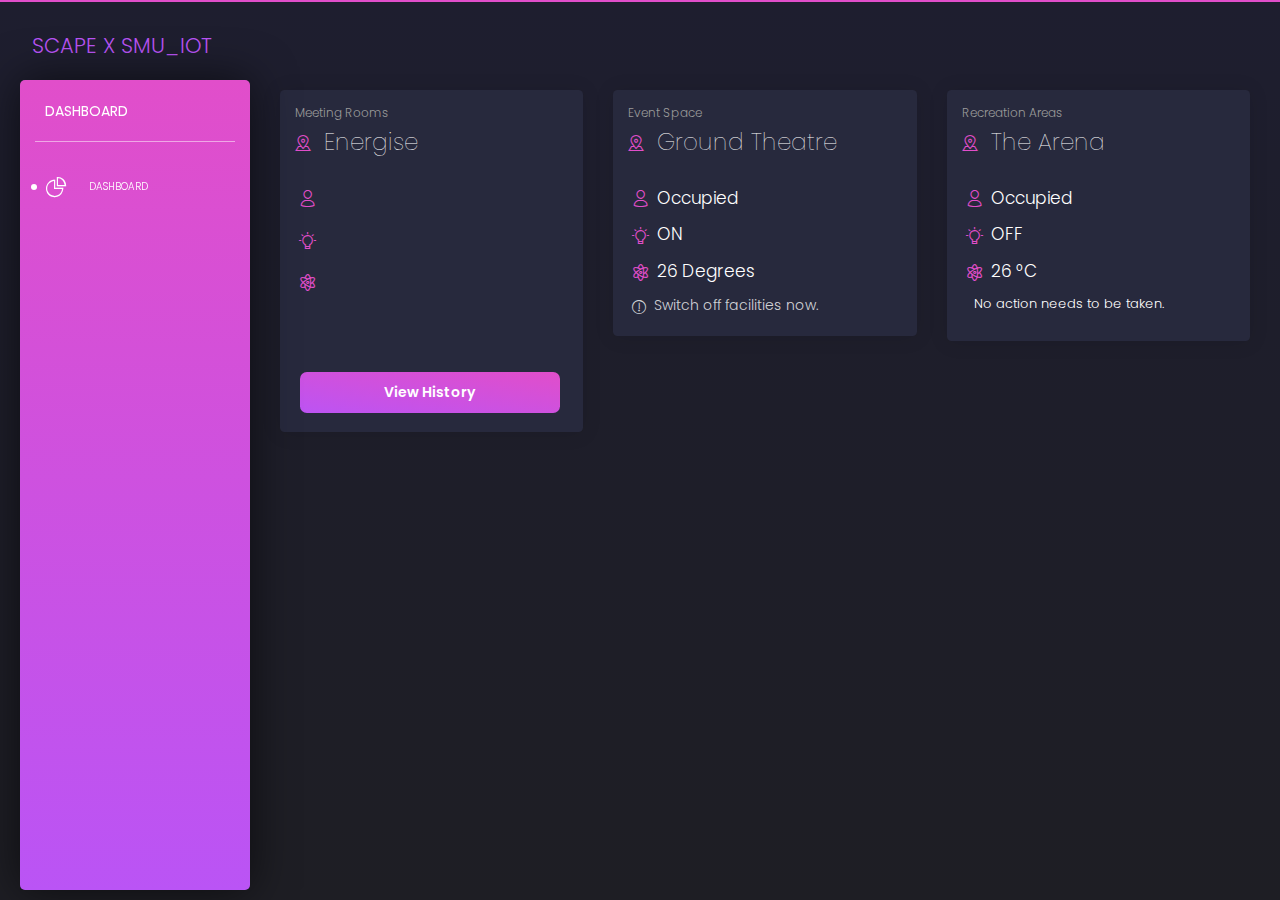
==== IoT_Dashboard_Tomcat/web/index.html @ 08371a2d "added tomcat files" ====
<!DOCTYPE html>
<html lang="en">

<head>
  <meta charset="utf-8" />
  <meta name="viewport" content="width=device-width, initial-scale=1, shrink-to-fit=no">
  <link rel="apple-touch-icon" sizes="76x76" href="./assets/img/apple-icon.png">
  <link rel="icon" type="image/png" href="./assets/img/favicon.png">
  <title>
    Overview
  </title>
  <!--     Fonts and icons     -->
  <link href="https://fonts.googleapis.com/css?family=Poppins:200,300,400,600,700,800" rel="stylesheet" />
  <link href="https://use.fontawesome.com/releases/v5.0.6/css/all.css" rel="stylesheet">
  <!-- Nucleo Icons -->
  <link href="./assets/css/nucleo-icons.css" rel="stylesheet" />
  <!-- CSS Files -->
  <link href="./assets/css/black-dashboard.css?v=1.0.0" rel="stylesheet" />
  <!-- CSS Just for demo purpose, don't include it in your project -->
  <link href="./assets/demo/demo.css" rel="stylesheet" />

  <!--Inline Style-->
  <style>
    i {
      padding-right: 8px;
    }
  </style>

</head>

<body class="">
  <div class="wrapper">
    <div class="sidebar">
      <!--
        Tip 1: You can change the color of the sidebar using: data-color="blue | green | orange | red"
    -->
      <div class="sidebar-wrapper">
        <div class="logo">

          <a style="margin-left: 1em" href="javascript:void(0)" class="simple-text logo-normal">
            Dashboard
          </a>
        </div>
        <ul class="nav">
          <li class="active ">
            <a href="./index.html">
              <i class="tim-icons icon-chart-pie-36"></i>
              <p>Dashboard</p>
            </a>
          </li>
<!--          <li>
            <a href="./icons.html">
              <i class="tim-icons icon-atom"></i>
              <p>Icons</p>
            </a>
          </li>
          <li>
            <a href="./map.html">
              <i class="tim-icons icon-pin"></i>
              <p>Maps</p>
            </a>
          </li>
          <li>
            <a href="./notifications.html">
              <i class="tim-icons icon-bell-55"></i>
              <p>Notifications</p>
            </a>
          </li>
          <li>
            <a href="./user.html">
              <i class="tim-icons icon-single-02"></i>
              <p>User Profile</p>
            </a>
          </li>
          <li>
            <a href="./tables.html">
              <i class="tim-icons icon-puzzle-10"></i>
              <p>Table List</p>
            </a>
          </li>-->

        </ul>
      </div>
    </div>
    <div class="main-panel">
      <!-- Navbar -->
      <a style="margin-left: 1.5em;margin-top: 1em;font-size: 1.5em" class="navbar-brand" href=""> SCAPE X SMU_IOT</a>


      <!-- End Navbar -->
      <div class="content" style="margin-top:-4em">
        <!-- <div class="row"> -->
        <!-- <div class="col-12"> -->
        <!-- <div class="card card-chart"> -->
        <!-- <div class="card-header "> -->
        <!-- <div class="row"> -->
        <!-- <div class="col-sm-6 text-left"> -->
        <!-- <h5 class="card-category">Total Shipments</h5> -->
        <!-- <h2 class="card-title">Performance</h2> -->
        <!-- </div> -->
        <!-- <div class="col-sm-6"> -->
        <!-- <div class="btn-group btn-group-toggle float-right" data-toggle="buttons"> -->
        <!-- <label class="btn btn-sm btn-primary btn-simple active" id="0"> -->
        <!-- <input type="radio" name="options" checked> -->
        <!-- <span class="d-none d-sm-block d-md-block d-lg-block d-xl-block">Accounts</span> -->
        <!-- <span class="d-block d-sm-none"> -->
        <!-- <i class="tim-icons icon-single-02"></i> -->
        <!-- </span> -->
        <!-- </label> -->
        <!-- <label class="btn btn-sm btn-primary btn-simple" id="1"> -->
        <!-- <input type="radio" class="d-none d-sm-none" name="options"> -->
        <!-- <span class="d-none d-sm-block d-md-block d-lg-block d-xl-block">Purchases</span> -->
        <!-- <span class="d-block d-sm-none"> -->
        <!-- <i class="tim-icons icon-gift-2"></i> -->
        <!-- </span> -->
        <!-- </label> -->
        <!-- <label class="btn btn-sm btn-primary btn-simple" id="2"> -->
        <!-- <input type="radio" class="d-none" name="options"> -->
        <!-- <span class="d-none d-sm-block d-md-block d-lg-block d-xl-block">Sessions</span> -->
        <!-- <span class="d-block d-sm-none"> -->
        <!-- <i class="tim-icons icon-tap-02"></i> -->
        <!-- </span> -->
        <!-- </label> -->
        <!-- </div> -->
        <!-- </div> -->
        <!-- </div> -->
        <!-- </div> -->
        <!-- <div class="card-body"> -->
        <!-- <div class="chart-area"> -->
        <!-- <canvas id="chartBig1"></canvas> -->
        <!-- </div> -->
        <!-- </div> -->
        <!-- </div> -->
        <!-- </div> -->
        <!-- </div> -->
        <div class="row">
          <div class="col-lg-4">
            <div class="card card-chart">
              <div class="card-header">
                <h5 class="card-category">Meeting Rooms</h5>
                <h3 class="card-title"><i class="tim-icons icon-square-pin text-primary"></i>Energise</h3>
              </div>
              <div class="card-body" style="margin-left: 1em">
                <h4 class="card-title" style = "height: 30px;"><i class="tim-icons icon-single-02 text-primary"></i>
                  <div style="padding-left: 1.5em;position: relative;top: -1.4em" id="energiseUltra"></div>
                </h4>
                <h4 class="card-title" style = "height: 30px;"><i class="tim-icons icon-bulb-63 text-primary"></i>
                  <div style="padding-left: 1.5em;position: relative;top: -1.4em" id="energiseLight"></div>
                </h4>
                <h4 class="card-title" style = "height: 30px;"><i class="tim-icons icon-atom text-primary"></i>
                  <div style="padding-left: 1.5em;position: relative;top: -1.4em" id="energiseTemp"></div>
                </h4>
                <h6 class="card-title"><i class="tim-icons text-primary"></i>
                  <div style="padding-left: 0;position: relative;top: -1.4em" id="energiseDate"></div>
                  <div style="padding-left: 0;position: relative;top: -1.4em" id="energiseTime"></div>
                  <h5 class="card-title"><i class="tim-icons text-primary"></i><div style="padding-left: 0;position: relative;top: -1.4em" id="energiseUtilWastage"></div></h5>
                </h6>

                <button style="width: 93%;" class="btn btn-primary" onclick="viewHistory()">View History</button>

              </div>
            </div>
          </div>
          <div class="col-lg-4">
            <div class="card card-chart">
              <div class="card-header">
                <h5 class="card-category">Event Space</h5>
                <h3 class="card-title"><i class="tim-icons icon-square-pin text-primary"></i>Ground Theatre</h3>
              </div>
              <div class="card-body" style="margin-left: 1em">
                <h4 class="card-title"><i class="tim-icons icon-single-02 text-primary"></i>Occupied</h3>
                  <h4 class="card-title"><i class="tim-icons icon-bulb-63 text-primary"></i>ON</h3>
                    <h4 class="card-title"><i class="tim-icons icon-atom text-primary"></i>26 Degrees</h3>
                      <p class="card-alert"><i class="tim-icons icon-alert-circle-exc"></i>Switch off facilities now.
                      </p>
              </div>
            </div>
          </div>
          <div class="col-lg-4">
            <div class="card card-chart">
              <div class="card-header">
                <h5 class="card-category">Recreation Areas</h5>
                <h3 class="card-title"><i class="tim-icons icon-square-pin text-primary"></i>The Arena</h3>
              </div>
              <div class="card-body" style="margin-left: 1em">
                <h4 class="card-title"><i class="tim-icons icon-single-02 text-primary"></i>Occupied</h3>
                  <h4 class="card-title"><i class="tim-icons icon-bulb-63 text-primary"></i>OFF</h3>
                    <h4 class="card-title"><i class="tim-icons icon-atom text-primary"></i>26 °C</h3>
                      <h5 class="card-title"><i class="tim-icons text-primary"></i>No action needs to be taken.</h3>
              </div>
            </div>
          </div>
        </div>

        <div id="images"></div>


      </div>
    </div>

  </div>
  

  <!--   Core JS Files   -->
  <script src="./assets/js/core/jquery.min.js"></script>
  <script src="./assets/js/core/popper.min.js"></script>
  <script src="./assets/js/core/bootstrap.min.js"></script>
  <script src="./assets/js/plugins/perfect-scrollbar.jquery.min.js"></script>
  <!--  Google Maps Plugin    -->
  <!-- Place this tag in your head or just before your close body tag. -->
  <!-- <script src="https://maps.googleapis.com/maps/api/js?key=YOUR_KEY_HERE"></script> -->
  <!-- Chart JS -->
  <script src="./assets/js/plugins/chartjs.min.js"></script>
  <!--  Notifications Plugin    -->
  <script src="./assets/js/plugins/bootstrap-notify.js"></script>
  <!-- Control Center for Black Dashboard: parallax effects, scripts for the example pages etc -->
  <script src="./assets/js/black-dashboard.min.js?v=1.0.0"></script>
  <!-- Black Dashboard DEMO methods, don't include it in your project! -->
  <script src="./assets/demo/demo.js"></script>


  <!-- Additional JS files -->
  <!-- <script src="https://code.jquery.com/jquery-1.10.2.js"></script> -->
  <script src="./assets/js/core/jquery.min.js"></script>
  <script src="./assets/js/moment.min.js"></script>

  <!--View History-->
  <script>
    function viewHistory() {
      window.location.replace("./viewHistory.html");
    }
  </script>

  <!--AJAX CALL TO RETRIEVE ENERGISE ROOM DETAIL-->
  
  <script type="text/javascript">
      function checkWastage(wastage) {
          console.log(wastage)
      if (!wastage) {
        return "No actions to be taken";
      }
      else {
        return "Utility wastage has been detected for the past 30 mins, a notification has been sent to you via Telegram!";
      }
    }
      var urlalert = 'http://localhost:8000/alert';
    $(document).ready(function () {

      
      $.ajax({
        type: 'GET',
        url: urlalert,
        dataType: 'json',
        success: function (data) {
          
          
          console.log(data.wastage_detected);
          
            var utilwastage = document.getElementById("energiseUtilWastage");
//          energiseUltra.append(checkOccupancy(jsonResult.occupancy));
//
//
            utilwastage.append(checkWastage(data.wastage_detected));
//          energiseTime.append("Last Updated Time: " + time);
        }
      });
    });
      
  </script>
  
  
  
  
  
  
  <script type="text/javascript">
    //Setting threshold for variables // Change here for any adjustment
    function checkLight_On(reading) {
      if (reading == 'false') {
        return "OFF";
      }
      else {
        return "ON";
      }
    }
    function checkOccupancy(reading) {
      if (reading == 'false') {
        return "OCCUPIED";
      }
      else {
        return "EMPTY";
      }
    }

    var urlString = 'http://localhost:8000/get_latest_status';
    $(document).ready(function () {

      var currPir = 0;
      var currUltra = 0;
      var currTemp = 0;
      var currLight = 0;
      $.ajax({
        type: 'GET',
        url: urlString,
        dataType: 'json',
        success: function (data) {
          //Sort by Timestamp // Not Done
          jsonResult = data;

          // console.log(jsonResult.occupancy); //false
          // console.log(jsonResult.lights_on); //false
          // console.log(jsonResult.aircon_on); //false
          // console.log(jsonResult.ultra); //float
          // console.log(jsonResult.light); //int
          // console.log(jsonResult.temp); //int
          // console.log(jsonResult.time); //time


          var energiseUltra = document.getElementById("energiseUltra");
          energiseUltra.append(checkOccupancy(jsonResult.occupancy));

          var energiseTemp = document.getElementById("energiseTemp");
          energiseTemp.append(jsonResult.temp + " °C");

          var energiseLight = document.getElementById("energiseLight");
          energiseLight.append(checkLight_On(jsonResult.lights_on));

          var energiseTime = document.getElementById("energiseTime");
          //2019-03-27T15:44:53.802Z
          var lastUpdatedTime = new Date(jsonResult.time);
          var momentObj = moment(lastUpdatedTime, "MM-DD-YYYY");
          var date = momentObj.format('DD-MM-YYYY');
          var time = momentObj.format('h:mm:ss a');


          energiseDate.append("Last Updated Date: " + date);
          energiseTime.append("Last Updated Time: " + time);
        }
      });
    });
  </script>







</body>






</html>
---- IoT_Dashboard_Tomcat/web/assets/css/nucleo-icons.css ----
/* --------------------------------

Nucleo Outline Web Font - nucleoapp.com/
License - nucleoapp.com/license/
Created using IcoMoon - icomoon.io

-------------------------------- */

@font-face {
  font-family: 'Nucleo';
  src: url('../fonts/nucleo.eot');
  src: url('../fonts/nucleo.eot') format('embedded-opentype'), url('../fonts/nucleo.woff2') format('woff2'), url('../fonts/nucleo.woff') format('woff'), url('../fonts/nucleo.ttf') format('truetype'), url('../fonts/nucleo.svg') format('svg');
  font-weight: normal;
  font-style: normal;
}

/*------------------------
	base class definition
-------------------------*/

.tim-icons {
  display: inline-block;
  font: normal normal normal 1em/1 'Nucleo';
  vertical-align: middle;
  speak: none;
  text-transform: none;
  /* Better Font Rendering */
  -webkit-font-smoothing: antialiased;
  -moz-osx-font-smoothing: grayscale;
}

.font-icon-detail {
  text-align: center;
  padding: 45px 0 30px;
  border: 1px solid #e44cc4;
  border-radius: .1875rem;
  margin: 15px 0;
  min-height: 168px;
}

.font-icon-detail i {
  color: #FFFFFF;
  font-size: 1.5em;
}

.font-icon-detail p {
  color: #e44cc4 !important;
  margin-top: 30px;
  padding: 0 10px;
  font-size: .7142em;
}

/*------------------------
  change icon size
-------------------------*/

.tim-icons-sm {
  font-size: 0.8em;
}

.tim-icons-lg {
  font-size: 1.2em;
}

/* absolute units */

.tim-icons-16 {
  font-size: 16px;
}

.tim-icons-32 {
  font-size: 32px;
}

/*----------------------------------
  add a square/circle background
-----------------------------------*/

.tim-icons-bg-square,
.tim-icons-bg-circle {
  padding: 0.35em;
}

.tim-icons-bg-circle {
  border-radius: 50%;
}

/*------------------------
  list icons
-------------------------*/

/*------------------------
  spinning icons
-------------------------*/

.tim-icons-is-spinning {
  -webkit-animation: tim-icons-spin 2s infinite linear;
  -moz-animation: tim-icons-spin 2s infinite linear;
  animation: tim-icons-spin 2s infinite linear;
}

@-webkit-keyframes tim-icons-spin {
  0% {
    -webkit-transform: rotate(0deg);
  }
  100% {
    -webkit-transform: rotate(360deg);
  }
}

@-moz-keyframes tim-icons-spin {
  0% {
    -moz-transform: rotate(0deg);
  }
  100% {
    -moz-transform: rotate(360deg);
  }
}

@keyframes tim-icons-spin {
  0% {
    -webkit-transform: rotate(0deg);
    -moz-transform: rotate(0deg);
    -ms-transform: rotate(0deg);
    -o-transform: rotate(0deg);
    transform: rotate(0deg);
  }
  100% {
    -webkit-transform: rotate(360deg);
    -moz-transform: rotate(360deg);
    -ms-transform: rotate(360deg);
    -o-transform: rotate(360deg);
    transform: rotate(360deg);
  }
}

/*------------------------
  rotated/flipped icons
-------------------------*/

/*------------------------
	icons
-------------------------*/

.icon-alert-circle-exc::before {
  content: "\ea02";
}

.icon-align-center::before {
  content: "\ea03";
}

.icon-align-left-2::before {
  content: "\ea04";
}

.icon-app::before {
  content: "\ea05";
}

.icon-atom::before {
  content: "\ea06";
}

.icon-attach-87::before {
  content: "\ea07";
}

.icon-badge::before {
  content: "\ea08";
}

.icon-bag-16::before {
  content: "\ea09";
}

.icon-bank::before {
  content: "\ea0a";
}

.icon-basket-simple::before {
  content: "\ea0b";
}

.icon-bell-55::before {
  content: "\ea0c";
}

.icon-bold::before {
  content: "\ea0d";
}

.icon-book-bookmark::before {
  content: "\ea0e";
}

.icon-bulb-63::before {
  content: "\ea0f";
}

.icon-bullet-list-67::before {
  content: "\ea10";
}

.icon-bus-front-12::before {
  content: "\ea11";
}

.icon-button-pause::before {
  content: "\ea12";
}

.icon-button-power::before {
  content: "\ea13";
}

.icon-calendar-60::before {
  content: "\ea14";
}

.icon-camera-18::before {
  content: "\ea15";
}

.icon-caps-small::before {
  content: "\ea16";
}

.icon-cart::before {
  content: "\ea17";
}

.icon-chart-bar-32::before {
  content: "\ea18";
}

.icon-chart-pie-36::before {
  content: "\ea19";
}

.icon-chat-33::before {
  content: "\ea1a";
}

.icon-check-2::before {
  content: "\ea1b";
}

.icon-cloud-download-93::before {
  content: "\ea1c";
}

.icon-cloud-upload-94::before {
  content: "\ea1d";
}

.icon-coins::before {
  content: "\ea1e";
}

.icon-compass-05::before {
  content: "\ea1f";
}

.icon-controller::before {
  content: "\ea20";
}

.icon-credit-card::before {
  content: "\ea21";
}

.icon-delivery-fast::before {
  content: "\ea22";
}

.icon-double-left::before {
  content: "\ea23";
}

.icon-double-right::before {
  content: "\ea24";
}

.icon-email-85::before {
  content: "\ea25";
}

.icon-gift-2::before {
  content: "\ea26";
}

.icon-globe-2::before {
  content: "\ea27";
}

.icon-headphones::before {
  content: "\ea28";
}

.icon-heart-2::before {
  content: "\ea29";
}

.icon-html5::before {
  content: "\ea2a";
}

.icon-image-02::before {
  content: "\ea2b";
}

.icon-istanbul::before {
  content: "\ea2c";
}

.icon-key-25::before {
  content: "\ea2d";
}

.icon-laptop::before {
  content: "\ea2e";
}

.icon-light-3::before {
  content: "\ea2f";
}

.icon-link-72::before {
  content: "\ea30";
}

.icon-lock-circle::before {
  content: "\ea31";
}

.icon-map-big::before {
  content: "\ea32";
}

.icon-minimal-down::before {
  content: "\ea33";
}

.icon-minimal-left::before {
  content: "\ea34";
}

.icon-minimal-right::before {
  content: "\ea35";
}

.icon-minimal-up::before {
  content: "\ea36";
}

.icon-mobile::before {
  content: "\ea37";
}

.icon-molecule-40::before {
  content: "\ea38";
}

.icon-money-coins::before {
  content: "\ea39";
}

.icon-notes::before {
  content: "\ea3a";
}

.icon-palette::before {
  content: "\ea3b";
}

.icon-paper::before {
  content: "\ea3c";
}

.icon-pencil::before {
  content: "\ea3d";
}

.icon-pin::before {
  content: "\ea3e";
}

.icon-planet::before {
  content: "\ea3f";
}

.icon-puzzle-10::before {
  content: "\ea40";
}

.icon-satisfied::before {
  content: "\ea41";
}

.icon-scissors::before {
  content: "\ea42";
}

.icon-send::before {
  content: "\ea43";
}

.icon-settings-gear-63::before {
  content: "\ea44";
}

.icon-settings::before {
  content: "\ea45";
}

.icon-simple-add::before {
  content: "\ea46";
}

.icon-simple-delete::before {
  content: "\ea47";
}

.icon-simple-remove::before {
  content: "\ea48";
}

.icon-single-02::before {
  content: "\ea49";
}

.icon-single-copy-04::before {
  content: "\ea4a";
}

.icon-sound-wave::before {
  content: "\ea4b";
}

.icon-spaceship::before {
  content: "\ea4c";
}

.icon-square-pin::before {
  content: "\ea4d";
}

.icon-support-17::before {
  content: "\ea4e";
}

.icon-tablet-2::before {
  content: "\ea4f";
}

.icon-tag::before {
  content: "\ea50";
}

.icon-tap-02::before {
  content: "\ea51";
}

.icon-tie-bow::before {
  content: "\ea52";
}

.icon-time-alarm::before {
  content: "\ea53";
}

.icon-trash-simple::before {
  content: "\ea54";
}

.icon-triangle-right-17::before {
  content: "\ea55";
}

.icon-trophy::before {
  content: "\ea56";
}

.icon-tv-2::before {
  content: "\ea57";
}

.icon-upload::before {
  content: "\ea58";
}

.icon-user-run::before {
  content: "\ea59";
}

.icon-vector::before {
  content: "\ea5a";
}

.icon-video-66::before {
  content: "\ea5b";
}

.icon-volume-98::before {
  content: "\ea5c";
}

.icon-wallet-43::before {
  content: "\ea5d";
}

.icon-watch-time::before {
  content: "\ea5e";
}

.icon-wifi::before {
  content: "\ea5f";
}

.icon-world::before {
  content: "\ea60";
}

.icon-zoom-split::before {
  content: "\ea61";
}

.icon-refresh-01::before {
  content: "\ea62";
}

.icon-refresh-02::before {
  content: "\ea63";
}

.icon-shape-star::before {
  content: "\ea64";
}

.icon-components::before {
  content: "\ea65";
}
---- IoT_Dashboard_Tomcat/web/assets/css/black-dashboard.css ----
/*
 =========================================================
 * Black Dashboard - v1.0.0
 =========================================================

 * Product Page: https://www.creative-tim.com/product/black-dashboard
 * Copyright 2018 Creative Tim (http://www.creative-tim.com)


 =========================================================

 * The above copyright notice and this permission notice shall be included in all copies or substantial portions of the Software.

 */

/*     brand Colors              */

/* navbar color */

:root {
  --blue: #5e72e4;
  --indigo: #5603ad;
  --purple: #8965e0;
  --pink: #f3a4b5;
  --red: #f5365c;
  --orange: #fb6340;
  --yellow: #ffd600;
  --green: #2dce89;
  --teal: #11cdef;
  --cyan: #2bffc6;
  --white: #ffffff;
  --gray: #6c757d;
  --gray-dark: #32325d;
  --light: #ced4da;
  --lighter: #e9ecef;
  --primary: #e14eca;
  --secondary: #f4f5f7;
  --success: #00f2c3;
  --info: #1d8cf8;
  --warning: #ff8d72;
  --danger: #fd5d93;
  --light: #adb5bd;
  --dark: #212529;
  --default: #344675;
  --white: #ffffff;
  --neutral: #ffffff;
  --darker: black;
  --breakpoint-xs: 0;
  --breakpoint-sm: 576px;
  --breakpoint-md: 768px;
  --breakpoint-lg: 992px;
  --breakpoint-xl: 1200px;
  --font-family-sans-serif: -apple-system, BlinkMacSystemFont, "Segoe UI", Roboto, "Helvetica Neue", Arial, sans-serif, "Apple Color Emoji", "Segoe UI Emoji", "Segoe UI Symbol", "Noto Color Emoji";
  --font-family-monospace: SFMono-Regular, Menlo, Monaco, Consolas, "Liberation Mono", "Courier New", monospace;
}

*,
*::before,
*::after {
  box-sizing: border-box;
}

html {
  font-family: sans-serif;
  line-height: 1.15;
  -webkit-text-size-adjust: 100%;
  -ms-text-size-adjust: 100%;
  -ms-overflow-style: scrollbar;
  -webkit-tap-highlight-color: rgba(34, 42, 66, 0);
}

@-ms-viewport {
  width: device-width;
}

article,
aside,
figcaption,
figure,
footer,
header,
hgroup,
main,
nav,
section {
  display: block;
}

body {
  margin: 0;
  font-family: "Poppins", sans-serif;
  font-size: 0.875rem;
  font-weight: 400;
  line-height: 1.5;
  color: #525f7f;
  text-align: left;
  background-color: #1e1e2f;
}

[tabindex="-1"]:focus {
  outline: 0 !important;
}

hr {
  box-sizing: content-box;
  height: 0;
  overflow: visible;
}

h1,
h2,
h3,
h4,
h5,
h6 {
  margin-top: 0;
  margin-bottom: 0.5rem;
}

p {
  margin-top: 0;
  margin-bottom: 1rem;
}

abbr[title],
abbr[data-original-title] {
  text-decoration: underline;
  text-decoration: underline dotted;
  cursor: help;
  border-bottom: 0;
}

address {
  margin-bottom: 1rem;
  font-style: normal;
  line-height: inherit;
}

ol,
ul,
dl {
  margin-top: 0;
  margin-bottom: 1rem;
}

ol ol,
ul ul,
ol ul,
ul ol {
  margin-bottom: 0;
}

dt {
  font-weight: 600;
}

dd {
  margin-bottom: .5rem;
  margin-left: 0;
}

blockquote {
  margin: 0 0 1rem;
}

dfn {
  font-style: italic;
}

b,
strong {
  font-weight: bolder;
}

small {
  font-size: 80%;
}

sub,
sup {
  position: relative;
  font-size: 75%;
  line-height: 0;
  vertical-align: baseline;
}

sub {
  bottom: -.25em;
}

sup {
  top: -.5em;
}

a {
  color: #e14eca;
  text-decoration: none;
  background-color: transparent;
  -webkit-text-decoration-skip: objects;
}

a:hover {
  color: #c221a9;
  text-decoration: none;
}

a:not([href]):not([tabindex]) {
  color: inherit;
  text-decoration: none;
}

a:not([href]):not([tabindex]):hover,
a:not([href]):not([tabindex]):focus {
  color: inherit;
  text-decoration: none;
}

a:not([href]):not([tabindex]):focus {
  outline: 0;
}

pre,
code,
kbd,
samp {
  font-family: SFMono-Regular, Menlo, Monaco, Consolas, "Liberation Mono", "Courier New", monospace;
  font-size: 1em;
}

pre {
  margin-top: 0;
  margin-bottom: 1rem;
  overflow: auto;
  -ms-overflow-style: scrollbar;
}

figure {
  margin: 0 0 1rem;
}

img {
  vertical-align: middle;
  border-style: none;
}

svg {
  overflow: hidden;
  vertical-align: middle;
}

table {
  border-collapse: collapse;
}

caption {
  padding-top: 1rem;
  padding-bottom: 1rem;
  color: #6c757d;
  text-align: left;
  caption-side: bottom;
}

th {
  text-align: inherit;
}

label {
  display: inline-block;
  margin-bottom: 0.5rem;
}

button {
  border-radius: 0;
}

button:focus {
  outline: 1px dotted;
  outline: 5px auto -webkit-focus-ring-color;
}

input,
button,
select,
optgroup,
textarea {
  margin: 0;
  font-family: inherit;
  font-size: inherit;
  line-height: inherit;
}

button,
input {
  overflow: visible;
}

button,
select {
  text-transform: none;
}

button,
html [type="button"],
[type="reset"],
[type="submit"] {
  -webkit-appearance: button;
}

button::-moz-focus-inner,
[type="button"]::-moz-focus-inner,
[type="reset"]::-moz-focus-inner,
[type="submit"]::-moz-focus-inner {
  padding: 0;
  border-style: none;
}

input[type="radio"],
input[type="checkbox"] {
  box-sizing: border-box;
  padding: 0;
}

input[type="date"],
input[type="time"],
input[type="datetime-local"],
input[type="month"] {
  -webkit-appearance: listbox;
}

textarea {
  overflow: auto;
  resize: vertical;
}

fieldset {
  min-width: 0;
  padding: 0;
  margin: 0;
  border: 0;
}

legend {
  display: block;
  width: 100%;
  max-width: 100%;
  padding: 0;
  margin-bottom: .5rem;
  font-size: 1.5rem;
  line-height: inherit;
  color: inherit;
  white-space: normal;
}

progress {
  vertical-align: baseline;
}

[type="number"]::-webkit-inner-spin-button,
[type="number"]::-webkit-outer-spin-button {
  height: auto;
}

[type="search"] {
  outline-offset: -2px;
  -webkit-appearance: none;
}

[type="search"]::-webkit-search-cancel-button,
[type="search"]::-webkit-search-decoration {
  -webkit-appearance: none;
}

::-webkit-file-upload-button {
  font: inherit;
  -webkit-appearance: button;
}

output {
  display: inline-block;
}

summary {
  display: list-item;
  cursor: pointer;
}

template {
  display: none;
}

[hidden] {
  display: none !important;
}

h1,
h2,
h3,
h4,
h5,
h6,
.h1,
.h2,
.h3,
.h4,
.h5,
.h6 {
  margin-bottom: 0.5rem;
  font-family: inherit;
  font-weight: 400;
  line-height: 1.2;
  color: #32325d;
}

h1,
.h1 {
  font-size: 2.0625rem;
}

h2,
.h2 {
  font-size: 1.6875rem;
}

h3,
.h3 {
  font-size: 1.4375rem;
}

h4,
.h4 {
  font-size: 1.0625rem;
}

h5,
.h5 {
  font-size: 0.8125rem;
}

h6,
.h6 {
  font-size: 0.75rem;
}

.lead {
  font-size: 0.78125rem;
  font-weight: 300;
}

.display-1 {
  font-size: 3.3rem;
  font-weight: 600;
  line-height: 1.2;
}

.display-2 {
  font-size: 2.75rem;
  font-weight: 600;
  line-height: 1.2;
}

.display-3 {
  font-size: 2.1875rem;
  font-weight: 600;
  line-height: 1.2;
}

.display-4 {
  font-size: 1.6275rem;
  font-weight: 600;
  line-height: 1.2;
}

hr {
  margin-top: 2rem;
  margin-bottom: 2rem;
  border: 0;
  border-top: 0.0625rem solid rgba(34, 42, 66, 0.1);
}

small,
.small {
  font-size: 80%;
  font-weight: 400;
}

mark,
.mark {
  padding: 0.2em;
  background-color: #fcf8e3;
}

.list-unstyled {
  padding-left: 0;
  list-style: none;
}

.list-inline {
  padding-left: 0;
  list-style: none;
}

.list-inline-item {
  display: inline-block;
}

.list-inline-item:not(:last-child) {
  margin-right: 0.5rem;
}

.initialism {
  font-size: 90%;
  text-transform: uppercase;
}

.blockquote {
  margin-bottom: 1rem;
  font-size: 0.9625rem;
}

.blockquote-footer {
  display: block;
  font-size: 80%;
  color: #6c757d;
}

.blockquote-footer::before {
  content: "\2014 \00A0";
}

.img-fluid {
  max-width: 100%;
  height: auto;
}

.img-thumbnail {
  padding: 0.25rem;
  background-color: #1e1e2f;
  border: 0.0625rem solid #e3e3e3;
  border-radius: 0.25rem;
  box-shadow: 0 1px 2px rgba(34, 42, 66, 0.075);
  max-width: 100%;
  height: auto;
}

.figure {
  display: inline-block;
}

.figure-img {
  margin-bottom: 0.5rem;
  line-height: 1;
}

.figure-caption {
  font-size: 90%;
  color: #6c757d;
}

code {
  font-size: 87.5%;
  color: #f3a4b5;
  word-break: break-word;
}

a>code {
  color: inherit;
}

kbd {
  padding: 0.2rem 0.4rem;
  font-size: 87.5%;
  color: #ffffff;
  background-color: #212529;
  border-radius: 0.2857rem;
  box-shadow: inset 0 -0.1rem 0 rgba(34, 42, 66, 0.25);
}

kbd kbd {
  padding: 0;
  font-size: 100%;
  font-weight: 600;
  box-shadow: none;
}

pre {
  display: block;
  font-size: 87.5%;
  color: #212529;
}

pre code {
  font-size: inherit;
  color: inherit;
  word-break: normal;
}

.pre-scrollable {
  max-height: 340px;
  overflow-y: scroll;
}

.container {
  width: 100%;
  padding-right: 15px;
  padding-left: 15px;
  margin-right: auto;
  margin-left: auto;
}

@media (min-width: 576px) {
  .container {
    max-width: 540px;
  }
}

@media (min-width: 768px) {
  .container {
    max-width: 720px;
  }
}

@media (min-width: 992px) {
  .container {
    max-width: 960px;
  }
}

@media (min-width: 1200px) {
  .container {
    max-width: 1140px;
  }
}

.container-fluid {
  width: 100%;
  padding-right: 15px;
  padding-left: 15px;
  margin-right: auto;
  margin-left: auto;
}

.row {
  display: flex;
  flex-wrap: wrap;
  margin-right: -15px;
  margin-left: -15px;
}

.no-gutters {
  margin-right: 0;
  margin-left: 0;
}

.no-gutters>.col,
.no-gutters>[class*="col-"] {
  padding-right: 0;
  padding-left: 0;
}

.col-1,
.col-2,
.col-3,
.col-4,
.col-5,
.col-6,
.col-7,
.col-8,
.col-9,
.col-10,
.col-11,
.col-12,
.col,
.col-auto,
.col-sm-1,
.col-sm-2,
.col-sm-3,
.col-sm-4,
.col-sm-5,
.col-sm-6,
.col-sm-7,
.col-sm-8,
.col-sm-9,
.col-sm-10,
.col-sm-11,
.col-sm-12,
.col-sm,
.col-sm-auto,
.col-md-1,
.col-md-2,
.col-md-3,
.col-md-4,
.col-md-5,
.col-md-6,
.col-md-7,
.col-md-8,
.col-md-9,
.col-md-10,
.col-md-11,
.col-md-12,
.col-md,
.col-md-auto,
.col-lg-1,
.col-lg-2,
.col-lg-3,
.col-lg-4,
.col-lg-5,
.col-lg-6,
.col-lg-7,
.col-lg-8,
.col-lg-9,
.col-lg-10,
.col-lg-11,
.col-lg-12,
.col-lg,
.col-lg-auto,
.col-xl-1,
.col-xl-2,
.col-xl-3,
.col-xl-4,
.col-xl-5,
.col-xl-6,
.col-xl-7,
.col-xl-8,
.col-xl-9,
.col-xl-10,
.col-xl-11,
.col-xl-12,
.col-xl,
.col-xl-auto {
  position: relative;
  width: 100%;
  min-height: 1px;
  padding-right: 15px;
  padding-left: 15px;
}

.col {
  flex-basis: 0;
  flex-grow: 1;
  max-width: 100%;
}

.col-auto {
  flex: 0 0 auto;
  width: auto;
  max-width: none;
}

.col-1 {
  flex: 0 0 8.333333%;
  max-width: 8.333333%;
}

.col-2 {
  flex: 0 0 16.666667%;
  max-width: 16.666667%;
}

.col-3 {
  flex: 0 0 25%;
  max-width: 25%;
}

.col-4 {
  flex: 0 0 33.333333%;
  max-width: 33.333333%;
}

.col-5 {
  flex: 0 0 41.666667%;
  max-width: 41.666667%;
}

.col-6 {
  flex: 0 0 50%;
  max-width: 50%;
}

.col-7 {
  flex: 0 0 58.333333%;
  max-width: 58.333333%;
}

.col-8 {
  flex: 0 0 66.666667%;
  max-width: 66.666667%;
}

.col-9 {
  flex: 0 0 75%;
  max-width: 75%;
}

.col-10 {
  flex: 0 0 83.333333%;
  max-width: 83.333333%;
}

.col-11 {
  flex: 0 0 91.666667%;
  max-width: 91.666667%;
}

.col-12 {
  flex: 0 0 100%;
  max-width: 100%;
}

.order-first {
  order: -1;
}

.order-last {
  order: 13;
}

.order-0 {
  order: 0;
}

.order-1 {
  order: 1;
}

.order-2 {
  order: 2;
}

.order-3 {
  order: 3;
}

.order-4 {
  order: 4;
}

.order-5 {
  order: 5;
}

.order-6 {
  order: 6;
}

.order-7 {
  order: 7;
}

.order-8 {
  order: 8;
}

.order-9 {
  order: 9;
}

.order-10 {
  order: 10;
}

.order-11 {
  order: 11;
}

.order-12 {
  order: 12;
}

.offset-1 {
  margin-left: 8.333333%;
}

.offset-2 {
  margin-left: 16.666667%;
}

.offset-3 {
  margin-left: 25%;
}

.offset-4 {
  margin-left: 33.333333%;
}

.offset-5 {
  margin-left: 41.666667%;
}

.offset-6 {
  margin-left: 50%;
}

.offset-7 {
  margin-left: 58.333333%;
}

.offset-8 {
  margin-left: 66.666667%;
}

.offset-9 {
  margin-left: 75%;
}

.offset-10 {
  margin-left: 83.333333%;
}

.offset-11 {
  margin-left: 91.666667%;
}

@media (min-width: 576px) {
  .col-sm {
    flex-basis: 0;
    flex-grow: 1;
    max-width: 100%;
  }
  .col-sm-auto {
    flex: 0 0 auto;
    width: auto;
    max-width: none;
  }
  .col-sm-1 {
    flex: 0 0 8.333333%;
    max-width: 8.333333%;
  }
  .col-sm-2 {
    flex: 0 0 16.666667%;
    max-width: 16.666667%;
  }
  .col-sm-3 {
    flex: 0 0 25%;
    max-width: 25%;
  }
  .col-sm-4 {
    flex: 0 0 33.333333%;
    max-width: 33.333333%;
  }
  .col-sm-5 {
    flex: 0 0 41.666667%;
    max-width: 41.666667%;
  }
  .col-sm-6 {
    flex: 0 0 50%;
    max-width: 50%;
  }
  .col-sm-7 {
    flex: 0 0 58.333333%;
    max-width: 58.333333%;
  }
  .col-sm-8 {
    flex: 0 0 66.666667%;
    max-width: 66.666667%;
  }
  .col-sm-9 {
    flex: 0 0 75%;
    max-width: 75%;
  }
  .col-sm-10 {
    flex: 0 0 83.333333%;
    max-width: 83.333333%;
  }
  .col-sm-11 {
    flex: 0 0 91.666667%;
    max-width: 91.666667%;
  }
  .col-sm-12 {
    flex: 0 0 100%;
    max-width: 100%;
  }
  .order-sm-first {
    order: -1;
  }
  .order-sm-last {
    order: 13;
  }
  .order-sm-0 {
    order: 0;
  }
  .order-sm-1 {
    order: 1;
  }
  .order-sm-2 {
    order: 2;
  }
  .order-sm-3 {
    order: 3;
  }
  .order-sm-4 {
    order: 4;
  }
  .order-sm-5 {
    order: 5;
  }
  .order-sm-6 {
    order: 6;
  }
  .order-sm-7 {
    order: 7;
  }
  .order-sm-8 {
    order: 8;
  }
  .order-sm-9 {
    order: 9;
  }
  .order-sm-10 {
    order: 10;
  }
  .order-sm-11 {
    order: 11;
  }
  .order-sm-12 {
    order: 12;
  }
  .offset-sm-0 {
    margin-left: 0;
  }
  .offset-sm-1 {
    margin-left: 8.333333%;
  }
  .offset-sm-2 {
    margin-left: 16.666667%;
  }
  .offset-sm-3 {
    margin-left: 25%;
  }
  .offset-sm-4 {
    margin-left: 33.333333%;
  }
  .offset-sm-5 {
    margin-left: 41.666667%;
  }
  .offset-sm-6 {
    margin-left: 50%;
  }
  .offset-sm-7 {
    margin-left: 58.333333%;
  }
  .offset-sm-8 {
    margin-left: 66.666667%;
  }
  .offset-sm-9 {
    margin-left: 75%;
  }
  .offset-sm-10 {
    margin-left: 83.333333%;
  }
  .offset-sm-11 {
    margin-left: 91.666667%;
  }
}

@media (min-width: 768px) {
  .col-md {
    flex-basis: 0;
    flex-grow: 1;
    max-width: 100%;
  }
  .col-md-auto {
    flex: 0 0 auto;
    width: auto;
    max-width: none;
  }
  .col-md-1 {
    flex: 0 0 8.333333%;
    max-width: 8.333333%;
  }
  .col-md-2 {
    flex: 0 0 16.666667%;
    max-width: 16.666667%;
  }
  .col-md-3 {
    flex: 0 0 25%;
    max-width: 25%;
  }
  .col-md-4 {
    flex: 0 0 33.333333%;
    max-width: 33.333333%;
  }
  .col-md-5 {
    flex: 0 0 41.666667%;
    max-width: 41.666667%;
  }
  .col-md-6 {
    flex: 0 0 50%;
    max-width: 50%;
  }
  .col-md-7 {
    flex: 0 0 58.333333%;
    max-width: 58.333333%;
  }
  .col-md-8 {
    flex: 0 0 66.666667%;
    max-width: 66.666667%;
  }
  .col-md-9 {
    flex: 0 0 75%;
    max-width: 75%;
  }
  .col-md-10 {
    flex: 0 0 83.333333%;
    max-width: 83.333333%;
  }
  .col-md-11 {
    flex: 0 0 91.666667%;
    max-width: 91.666667%;
  }
  .col-md-12 {
    flex: 0 0 100%;
    max-width: 100%;
  }
  .order-md-first {
    order: -1;
  }
  .order-md-last {
    order: 13;
  }
  .order-md-0 {
    order: 0;
  }
  .order-md-1 {
    order: 1;
  }
  .order-md-2 {
    order: 2;
  }
  .order-md-3 {
    order: 3;
  }
  .order-md-4 {
    order: 4;
  }
  .order-md-5 {
    order: 5;
  }
  .order-md-6 {
    order: 6;
  }
  .order-md-7 {
    order: 7;
  }
  .order-md-8 {
    order: 8;
  }
  .order-md-9 {
    order: 9;
  }
  .order-md-10 {
    order: 10;
  }
  .order-md-11 {
    order: 11;
  }
  .order-md-12 {
    order: 12;
  }
  .offset-md-0 {
    margin-left: 0;
  }
  .offset-md-1 {
    margin-left: 8.333333%;
  }
  .offset-md-2 {
    margin-left: 16.666667%;
  }
  .offset-md-3 {
    margin-left: 25%;
  }
  .offset-md-4 {
    margin-left: 33.333333%;
  }
  .offset-md-5 {
    margin-left: 41.666667%;
  }
  .offset-md-6 {
    margin-left: 50%;
  }
  .offset-md-7 {
    margin-left: 58.333333%;
  }
  .offset-md-8 {
    margin-left: 66.666667%;
  }
  .offset-md-9 {
    margin-left: 75%;
  }
  .offset-md-10 {
    margin-left: 83.333333%;
  }
  .offset-md-11 {
    margin-left: 91.666667%;
  }
}

@media (min-width: 992px) {
  .col-lg {
    flex-basis: 0;
    flex-grow: 1;
    max-width: 100%;
  }
  .col-lg-auto {
    flex: 0 0 auto;
    width: auto;
    max-width: none;
  }
  .col-lg-1 {
    flex: 0 0 8.333333%;
    max-width: 8.333333%;
  }
  .col-lg-2 {
    flex: 0 0 16.666667%;
    max-width: 16.666667%;
  }
  .col-lg-3 {
    flex: 0 0 25%;
    max-width: 25%;
  }
  .col-lg-4 {
    flex: 0 0 33.333333%;
    max-width: 33.333333%;
  }
  .col-lg-5 {
    flex: 0 0 41.666667%;
    max-width: 41.666667%;
  }
  .col-lg-6 {
    flex: 0 0 50%;
    max-width: 50%;
  }
  .col-lg-7 {
    flex: 0 0 58.333333%;
    max-width: 58.333333%;
  }
  .col-lg-8 {
    flex: 0 0 66.666667%;
    max-width: 66.666667%;
  }
  .col-lg-9 {
    flex: 0 0 75%;
    max-width: 75%;
  }
  .col-lg-10 {
    flex: 0 0 83.333333%;
    max-width: 83.333333%;
  }
  .col-lg-11 {
    flex: 0 0 91.666667%;
    max-width: 91.666667%;
  }
  .col-lg-12 {
    flex: 0 0 100%;
    max-width: 100%;
  }
  .order-lg-first {
    order: -1;
  }
  .order-lg-last {
    order: 13;
  }
  .order-lg-0 {
    order: 0;
  }
  .order-lg-1 {
    order: 1;
  }
  .order-lg-2 {
    order: 2;
  }
  .order-lg-3 {
    order: 3;
  }
  .order-lg-4 {
    order: 4;
  }
  .order-lg-5 {
    order: 5;
  }
  .order-lg-6 {
    order: 6;
  }
  .order-lg-7 {
    order: 7;
  }
  .order-lg-8 {
    order: 8;
  }
  .order-lg-9 {
    order: 9;
  }
  .order-lg-10 {
    order: 10;
  }
  .order-lg-11 {
    order: 11;
  }
  .order-lg-12 {
    order: 12;
  }
  .offset-lg-0 {
    margin-left: 0;
  }
  .offset-lg-1 {
    margin-left: 8.333333%;
  }
  .offset-lg-2 {
    margin-left: 16.666667%;
  }
  .offset-lg-3 {
    margin-left: 25%;
  }
  .offset-lg-4 {
    margin-left: 33.333333%;
  }
  .offset-lg-5 {
    margin-left: 41.666667%;
  }
  .offset-lg-6 {
    margin-left: 50%;
  }
  .offset-lg-7 {
    margin-left: 58.333333%;
  }
  .offset-lg-8 {
    margin-left: 66.666667%;
  }
  .offset-lg-9 {
    margin-left: 75%;
  }
  .offset-lg-10 {
    margin-left: 83.333333%;
  }
  .offset-lg-11 {
    margin-left: 91.666667%;
  }
}

@media (min-width: 1200px) {
  .col-xl {
    flex-basis: 0;
    flex-grow: 1;
    max-width: 100%;
  }
  .col-xl-auto {
    flex: 0 0 auto;
    width: auto;
    max-width: none;
  }
  .col-xl-1 {
    flex: 0 0 8.333333%;
    max-width: 8.333333%;
  }
  .col-xl-2 {
    flex: 0 0 16.666667%;
    max-width: 16.666667%;
  }
  .col-xl-3 {
    flex: 0 0 25%;
    max-width: 25%;
  }
  .col-xl-4 {
    flex: 0 0 33.333333%;
    max-width: 33.333333%;
  }
  .col-xl-5 {
    flex: 0 0 41.666667%;
    max-width: 41.666667%;
  }
  .col-xl-6 {
    flex: 0 0 50%;
    max-width: 50%;
  }
  .col-xl-7 {
    flex: 0 0 58.333333%;
    max-width: 58.333333%;
  }
  .col-xl-8 {
    flex: 0 0 66.666667%;
    max-width: 66.666667%;
  }
  .col-xl-9 {
    flex: 0 0 75%;
    max-width: 75%;
  }
  .col-xl-10 {
    flex: 0 0 83.333333%;
    max-width: 83.333333%;
  }
  .col-xl-11 {
    flex: 0 0 91.666667%;
    max-width: 91.666667%;
  }
  .col-xl-12 {
    flex: 0 0 100%;
    max-width: 100%;
  }
  .order-xl-first {
    order: -1;
  }
  .order-xl-last {
    order: 13;
  }
  .order-xl-0 {
    order: 0;
  }
  .order-xl-1 {
    order: 1;
  }
  .order-xl-2 {
    order: 2;
  }
  .order-xl-3 {
    order: 3;
  }
  .order-xl-4 {
    order: 4;
  }
  .order-xl-5 {
    order: 5;
  }
  .order-xl-6 {
    order: 6;
  }
  .order-xl-7 {
    order: 7;
  }
  .order-xl-8 {
    order: 8;
  }
  .order-xl-9 {
    order: 9;
  }
  .order-xl-10 {
    order: 10;
  }
  .order-xl-11 {
    order: 11;
  }
  .order-xl-12 {
    order: 12;
  }
  .offset-xl-0 {
    margin-left: 0;
  }
  .offset-xl-1 {
    margin-left: 8.333333%;
  }
  .offset-xl-2 {
    margin-left: 16.666667%;
  }
  .offset-xl-3 {
    margin-left: 25%;
  }
  .offset-xl-4 {
    margin-left: 33.333333%;
  }
  .offset-xl-5 {
    margin-left: 41.666667%;
  }
  .offset-xl-6 {
    margin-left: 50%;
  }
  .offset-xl-7 {
    margin-left: 58.333333%;
  }
  .offset-xl-8 {
    margin-left: 66.666667%;
  }
  .offset-xl-9 {
    margin-left: 75%;
  }
  .offset-xl-10 {
    margin-left: 83.333333%;
  }
  .offset-xl-11 {
    margin-left: 91.666667%;
  }
}

.table {
  width: 100%;
  margin-bottom: 1rem;
  background-color: transparent;
}

.table th,
.table td {
  padding: 1rem;
  vertical-align: top;
  border-top: 0.0625rem solid #e3e3e3;
}

.table thead th {
  vertical-align: bottom;
  border-bottom: 0.125rem solid #e3e3e3;
}

.table tbody+tbody {
  border-top: 0.125rem solid #e3e3e3;
}

.table .table {
  background-color: #1e1e2f;
}

.table-sm th,
.table-sm td {
  padding: 0.3rem;
}

.table-bordered {
  border: 0.0625rem solid #e3e3e3;
}

.table-bordered th,
.table-bordered td {
  border: 0.0625rem solid #e3e3e3;
}

.table-bordered thead th,
.table-bordered thead td {
  border-bottom-width: 0.125rem;
}

.table-borderless th,
.table-borderless td,
.table-borderless thead th,
.table-borderless tbody+tbody {
  border: 0;
}

.table-striped tbody tr:nth-of-type(odd) {
  background-color: rgba(34, 42, 66, 0.05);
}

.table-hover tbody tr:hover {
  background-color: rgba(34, 42, 66, 0.075);
}

.table-primary,
.table-primary>th,
.table-primary>td {
  background-color: #f7cdf0;
}

.table-hover .table-primary:hover {
  background-color: #f3b7e9;
}

.table-hover .table-primary:hover>td,
.table-hover .table-primary:hover>th {
  background-color: #f3b7e9;
}

.table-secondary,
.table-secondary>th,
.table-secondary>td {
  background-color: #fcfcfd;
}

.table-hover .table-secondary:hover {
  background-color: #ededf3;
}

.table-hover .table-secondary:hover>td,
.table-hover .table-secondary:hover>th {
  background-color: #ededf3;
}

.table-success,
.table-success>th,
.table-success>td {
  background-color: #b8fbee;
}

.table-hover .table-success:hover {
  background-color: #a0fae8;
}

.table-hover .table-success:hover>td,
.table-hover .table-success:hover>th {
  background-color: #a0fae8;
}

.table-info,
.table-info>th,
.table-info>td {
  background-color: #c0dffd;
}

.table-hover .table-info:hover {
  background-color: #a7d2fc;
}

.table-hover .table-info:hover>td,
.table-hover .table-info:hover>th {
  background-color: #a7d2fc;
}

.table-warning,
.table-warning>th,
.table-warning>td {
  background-color: #ffdfd8;
}

.table-hover .table-warning:hover {
  background-color: #ffcabf;
}

.table-hover .table-warning:hover>td,
.table-hover .table-warning:hover>th {
  background-color: #ffcabf;
}

.table-danger,
.table-danger>th,
.table-danger>td {
  background-color: #fed2e1;
}

.table-hover .table-danger:hover {
  background-color: #fdb9d0;
}

.table-hover .table-danger:hover>td,
.table-hover .table-danger:hover>th {
  background-color: #fdb9d0;
}

.table-light,
.table-light>th,
.table-light>td {
  background-color: #e8eaed;
}

.table-hover .table-light:hover {
  background-color: #dadde2;
}

.table-hover .table-light:hover>td,
.table-hover .table-light:hover>th {
  background-color: #dadde2;
}

.table-dark,
.table-dark>th,
.table-dark>td {
  background-color: #c1c2c3;
}

.table-hover .table-dark:hover {
  background-color: #b4b5b6;
}

.table-hover .table-dark:hover>td,
.table-hover .table-dark:hover>th {
  background-color: #b4b5b6;
}

.table-default,
.table-default>th,
.table-default>td {
  background-color: #c6cbd8;
}

.table-hover .table-default:hover {
  background-color: #b7bdce;
}

.table-hover .table-default:hover>td,
.table-hover .table-default:hover>th {
  background-color: #b7bdce;
}

.table-white,
.table-white>th,
.table-white>td {
  background-color: white;
}

.table-hover .table-white:hover {
  background-color: #f2f2f2;
}

.table-hover .table-white:hover>td,
.table-hover .table-white:hover>th {
  background-color: #f2f2f2;
}

.table-neutral,
.table-neutral>th,
.table-neutral>td {
  background-color: white;
}

.table-hover .table-neutral:hover {
  background-color: #f2f2f2;
}

.table-hover .table-neutral:hover>td,
.table-hover .table-neutral:hover>th {
  background-color: #f2f2f2;
}

.table-darker,
.table-darker>th,
.table-darker>td {
  background-color: #b8b8b8;
}

.table-hover .table-darker:hover {
  background-color: #ababab;
}

.table-hover .table-darker:hover>td,
.table-hover .table-darker:hover>th {
  background-color: #ababab;
}

.table-active,
.table-active>th,
.table-active>td {
  background-color: rgba(34, 42, 66, 0.075);
}

.table-hover .table-active:hover {
  background-color: rgba(25, 31, 49, 0.075);
}

.table-hover .table-active:hover>td,
.table-hover .table-active:hover>th {
  background-color: rgba(25, 31, 49, 0.075);
}

.table .thead-dark th {
  color: #1e1e2f;
  background-color: #212529;
  border-color: #32383e;
}

.table .thead-light th {
  color: #525f7f;
  background-color: #e9ecef;
  border-color: #e3e3e3;
}

.table-dark {
  color: #1e1e2f;
  background-color: #212529;
}

.table-dark th,
.table-dark td,
.table-dark thead th {
  border-color: #32383e;
}

.table-dark.table-bordered {
  border: 0;
}

.table-dark.table-striped tbody tr:nth-of-type(odd) {
  background-color: rgba(255, 255, 255, 0.05);
}

.table-dark.table-hover tbody tr:hover {
  background-color: rgba(255, 255, 255, 0.075);
}

@media (max-width: 575.98px) {
  .table-responsive-sm {
    display: block;
    width: 100%;
    overflow-x: auto;
    -webkit-overflow-scrolling: touch;
    -ms-overflow-style: -ms-autohiding-scrollbar;
  }
  .table-responsive-sm>.table-bordered {
    border: 0;
  }
}

@media (max-width: 767.98px) {
  .table-responsive-md {
    display: block;
    width: 100%;
    overflow-x: auto;
    -webkit-overflow-scrolling: touch;
    -ms-overflow-style: -ms-autohiding-scrollbar;
  }
  .table-responsive-md>.table-bordered {
    border: 0;
  }
}

@media (max-width: 991.98px) {
  .table-responsive-lg {
    display: block;
    width: 100%;
    overflow-x: auto;
    -webkit-overflow-scrolling: touch;
    -ms-overflow-style: -ms-autohiding-scrollbar;
  }
  .table-responsive-lg>.table-bordered {
    border: 0;
  }
}

@media (max-width: 1199.98px) {
  .table-responsive-xl {
    display: block;
    width: 100%;
    overflow-x: auto;
    -webkit-overflow-scrolling: touch;
    -ms-overflow-style: -ms-autohiding-scrollbar;
  }
  .table-responsive-xl>.table-bordered {
    border: 0;
  }
}

.table-responsive {
  display: block;
  width: 100%;
  overflow-x: auto;
  -webkit-overflow-scrolling: touch;
  -ms-overflow-style: -ms-autohiding-scrollbar;
}

.table-responsive>.table-bordered {
  border: 0;
}

.form-control {
  display: block;
  width: 100%;
  height: calc(2.25rem + 2px);
  padding: 0.5rem 0.7rem;
  font-size: 0.875rem;
  line-height: 1.428571;
  color: rgba(255, 255, 255, 0.8);
  background-color: transparent;
  background-clip: padding-box;
  border: 1px solid #cad1d7;
  border-radius: 0.25rem;
  box-shadow: none;
  transition: all 0.2s cubic-bezier(0.68, -0.55, 0.265, 1.55);
}

@media screen and (prefers-reduced-motion: reduce) {
  .form-control {
    transition: none;
  }
}

.form-control::-ms-expand {
  background-color: transparent;
  border: 0;
}

.form-control:focus {
  color: rgba(255, 255, 255, 0.8);
  background-color: #ffffff;
  border-color: rgba(50, 151, 211, 0.25);
  outline: 0;
  box-shadow: none, none;
}

.form-control::placeholder {
  color: #adb5bd;
  opacity: 1;
}

.form-control:disabled,
.form-control[readonly] {
  background-color: #e9ecef;
  opacity: 1;
}

select.form-control:focus::-ms-value {
  color: rgba(255, 255, 255, 0.8);
  background-color: transparent;
}

.form-control-file,
.form-control-range {
  display: block;
  width: 100%;
}

.col-form-label {
  padding-top: calc(0.5rem + 1px);
  padding-bottom: calc(0.5rem + 1px);
  margin-bottom: 0;
  font-size: inherit;
  line-height: 1.5;
}

.col-form-label-lg {
  padding-top: calc(0.875rem + 1px);
  padding-bottom: calc(0.875rem + 1px);
  font-size: 0.99925rem;
  line-height: 1.35;
}

.col-form-label-sm {
  padding-top: calc(0.25rem + 1px);
  padding-bottom: calc(0.25rem + 1px);
  font-size: 0.75rem;
  line-height: 1.35;
}

.form-control-plaintext {
  display: block;
  width: 100%;
  padding-top: 0.5rem;
  padding-bottom: 0.5rem;
  margin-bottom: 0;
  line-height: 1.428571;
  color: #525f7f;
  background-color: transparent;
  border: solid transparent;
  border-width: 1px 0;
}

.form-control-plaintext.form-control-sm,
.form-control-plaintext.form-control-lg {
  padding-right: 0;
  padding-left: 0;
}

.form-control-sm {
  height: calc(1.5125rem + 2px);
  padding: 0.25rem 0.5rem;
  font-size: 0.75rem;
  line-height: 1.35;
  border-radius: 0.2857rem;
}

.form-control-lg {
  height: calc(3.098987rem + 2px);
  padding: 0.875rem 1rem;
  font-size: 0.99925rem;
  line-height: 1.35;
  border-radius: 0.4285rem;
}

select.form-control[size],
select.form-control[multiple] {
  height: auto;
}

textarea.form-control {
  height: auto;
}

.form-group {
  margin-bottom: 1rem;
}

.form-text {
  display: block;
  margin-top: 0.25rem;
}

.form-row {
  display: flex;
  flex-wrap: wrap;
  margin-right: -5px;
  margin-left: -5px;
}

.form-row>.col,
.form-row>[class*="col-"] {
  padding-right: 5px;
  padding-left: 5px;
}

.form-check {
  position: relative;
  display: block;
  padding-left: 1.25rem;
}

.form-check-input {
  position: absolute;
  margin-top: 0.3rem;
  margin-left: -1.25rem;
}

.form-check-input:disabled~.form-check-label {
  color: #6c757d;
}

.form-check-label {
  margin-bottom: 0;
}

.form-check-inline {
  display: inline-flex;
  align-items: center;
  padding-left: 0;
  margin-right: 0.75rem;
}

.form-check-inline .form-check-input {
  position: static;
  margin-top: 0;
  margin-right: 0.3125rem;
  margin-left: 0;
}

.valid-feedback {
  display: none;
  width: 100%;
  margin-top: 0.25rem;
  font-size: 80%;
  color: #00f2c3;
}

.valid-tooltip {
  position: absolute;
  top: 100%;
  z-index: 5;
  display: none;
  max-width: 100%;
  padding: 0.25rem 0.5rem;
  margin-top: .1rem;
  font-size: 0.75rem;
  line-height: 1.5;
  color: #ffffff;
  background-color: rgba(0, 242, 195, 0.9);
  border-radius: 0.25rem;
}

.was-validated .form-control:valid,
.form-control.is-valid,
.was-validated .custom-select:valid,
.custom-select.is-valid {
  border-color: #00f2c3;
}

.was-validated .form-control:valid:focus,
.form-control.is-valid:focus,
.was-validated .custom-select:valid:focus,
.custom-select.is-valid:focus {
  border-color: #00f2c3;
  box-shadow: 0 0 0 0 rgba(0, 242, 195, 0.25);
}

.was-validated .form-control:valid~.valid-feedback,
.was-validated .form-control:valid~.valid-tooltip,
.form-control.is-valid~.valid-feedback,
.form-control.is-valid~.valid-tooltip,
.was-validated .custom-select:valid~.valid-feedback,
.was-validated .custom-select:valid~.valid-tooltip,
.custom-select.is-valid~.valid-feedback,
.custom-select.is-valid~.valid-tooltip {
  display: block;
}

.was-validated .form-control-file:valid~.valid-feedback,
.was-validated .form-control-file:valid~.valid-tooltip,
.form-control-file.is-valid~.valid-feedback,
.form-control-file.is-valid~.valid-tooltip {
  display: block;
}

.was-validated .form-check-input:valid~.form-check-label,
.form-check-input.is-valid~.form-check-label {
  color: #00f2c3;
}

.was-validated .form-check-input:valid~.valid-feedback,
.was-validated .form-check-input:valid~.valid-tooltip,
.form-check-input.is-valid~.valid-feedback,
.form-check-input.is-valid~.valid-tooltip {
  display: block;
}

.was-validated .custom-control-input:valid~.custom-control-label,
.custom-control-input.is-valid~.custom-control-label {
  color: #00f2c3;
}

.was-validated .custom-control-input:valid~.custom-control-label::before,
.custom-control-input.is-valid~.custom-control-label::before {
  background-color: #73ffe4;
}

.was-validated .custom-control-input:valid~.valid-feedback,
.was-validated .custom-control-input:valid~.valid-tooltip,
.custom-control-input.is-valid~.valid-feedback,
.custom-control-input.is-valid~.valid-tooltip {
  display: block;
}

.was-validated .custom-control-input:valid:checked~.custom-control-label::before,
.custom-control-input.is-valid:checked~.custom-control-label::before {
  background-color: #26ffd5;
}

.was-validated .custom-control-input:valid:focus~.custom-control-label::before,
.custom-control-input.is-valid:focus~.custom-control-label::before {
  box-shadow: 0 0 0 1px #1e1e2f, 0 0 0 0 rgba(0, 242, 195, 0.25);
}

.was-validated .custom-file-input:valid~.custom-file-label,
.custom-file-input.is-valid~.custom-file-label {
  border-color: #00f2c3;
}

.was-validated .custom-file-input:valid~.custom-file-label::after,
.custom-file-input.is-valid~.custom-file-label::after {
  border-color: inherit;
}

.was-validated .custom-file-input:valid~.valid-feedback,
.was-validated .custom-file-input:valid~.valid-tooltip,
.custom-file-input.is-valid~.valid-feedback,
.custom-file-input.is-valid~.valid-tooltip {
  display: block;
}

.was-validated .custom-file-input:valid:focus~.custom-file-label,
.custom-file-input.is-valid:focus~.custom-file-label {
  box-shadow: 0 0 0 0 rgba(0, 242, 195, 0.25);
}

.invalid-feedback {
  display: none;
  width: 100%;
  margin-top: 0.25rem;
  font-size: 80%;
  color: #ff8d72;
}

.invalid-tooltip {
  position: absolute;
  top: 100%;
  z-index: 5;
  display: none;
  max-width: 100%;
  padding: 0.25rem 0.5rem;
  margin-top: .1rem;
  font-size: 0.75rem;
  line-height: 1.5;
  color: #ffffff;
  background-color: rgba(255, 141, 114, 0.9);
  border-radius: 0.25rem;
}

.was-validated .form-control:invalid,
.form-control.is-invalid,
.was-validated .custom-select:invalid,
.custom-select.is-invalid {
  border-color: #ff8d72;
}

.was-validated .form-control:invalid:focus,
.form-control.is-invalid:focus,
.was-validated .custom-select:invalid:focus,
.custom-select.is-invalid:focus {
  border-color: #ff8d72;
  box-shadow: 0 0 0 0 rgba(255, 141, 114, 0.25);
}

.was-validated .form-control:invalid~.invalid-feedback,
.was-validated .form-control:invalid~.invalid-tooltip,
.form-control.is-invalid~.invalid-feedback,
.form-control.is-invalid~.invalid-tooltip,
.was-validated .custom-select:invalid~.invalid-feedback,
.was-validated .custom-select:invalid~.invalid-tooltip,
.custom-select.is-invalid~.invalid-feedback,
.custom-select.is-invalid~.invalid-tooltip {
  display: block;
}

.was-validated .form-control-file:invalid~.invalid-feedback,
.was-validated .form-control-file:invalid~.invalid-tooltip,
.form-control-file.is-invalid~.invalid-feedback,
.form-control-file.is-invalid~.invalid-tooltip {
  display: block;
}

.was-validated .form-check-input:invalid~.form-check-label,
.form-check-input.is-invalid~.form-check-label {
  color: #ff8d72;
}

.was-validated .form-check-input:invalid~.invalid-feedback,
.was-validated .form-check-input:invalid~.invalid-tooltip,
.form-check-input.is-invalid~.invalid-feedback,
.form-check-input.is-invalid~.invalid-tooltip {
  display: block;
}

.was-validated .custom-control-input:invalid~.custom-control-label,
.custom-control-input.is-invalid~.custom-control-label {
  color: #ff8d72;
}

.was-validated .custom-control-input:invalid~.custom-control-label::before,
.custom-control-input.is-invalid~.custom-control-label::before {
  background-color: #fff4f2;
}

.was-validated .custom-control-input:invalid~.invalid-feedback,
.was-validated .custom-control-input:invalid~.invalid-tooltip,
.custom-control-input.is-invalid~.invalid-feedback,
.custom-control-input.is-invalid~.invalid-tooltip {
  display: block;
}

.was-validated .custom-control-input:invalid:checked~.custom-control-label::before,
.custom-control-input.is-invalid:checked~.custom-control-label::before {
  background-color: #ffb6a5;
}

.was-validated .custom-control-input:invalid:focus~.custom-control-label::before,
.custom-control-input.is-invalid:focus~.custom-control-label::before {
  box-shadow: 0 0 0 1px #1e1e2f, 0 0 0 0 rgba(255, 141, 114, 0.25);
}

.was-validated .custom-file-input:invalid~.custom-file-label,
.custom-file-input.is-invalid~.custom-file-label {
  border-color: #ff8d72;
}

.was-validated .custom-file-input:invalid~.custom-file-label::after,
.custom-file-input.is-invalid~.custom-file-label::after {
  border-color: inherit;
}

.was-validated .custom-file-input:invalid~.invalid-feedback,
.was-validated .custom-file-input:invalid~.invalid-tooltip,
.custom-file-input.is-invalid~.invalid-feedback,
.custom-file-input.is-invalid~.invalid-tooltip {
  display: block;
}

.was-validated .custom-file-input:invalid:focus~.custom-file-label,
.custom-file-input.is-invalid:focus~.custom-file-label {
  box-shadow: 0 0 0 0 rgba(255, 141, 114, 0.25);
}

.form-inline {
  display: flex;
  flex-flow: row wrap;
  align-items: center;
}

.form-inline .form-check {
  width: 100%;
}

@media (min-width: 576px) {
  .form-inline label {
    display: flex;
    align-items: center;
    justify-content: center;
    margin-bottom: 0;
  }
  .form-inline .form-group {
    display: flex;
    flex: 0 0 auto;
    flex-flow: row wrap;
    align-items: center;
    margin-bottom: 0;
  }
  .form-inline .form-control {
    display: inline-block;
    width: auto;
    vertical-align: middle;
  }
  .form-inline .form-control-plaintext {
    display: inline-block;
  }
  .form-inline .input-group,
  .form-inline .custom-select {
    width: auto;
  }
  .form-inline .form-check {
    display: flex;
    align-items: center;
    justify-content: center;
    width: auto;
    padding-left: 0;
  }
  .form-inline .form-check-input {
    position: relative;
    margin-top: 0;
    margin-right: 0.25rem;
    margin-left: 0;
  }
  .form-inline .custom-control {
    align-items: center;
    justify-content: center;
  }
  .form-inline .custom-control-label {
    margin-bottom: 0;
  }
}

.btn {
  display: inline-block;
  font-weight: 600;
  text-align: center;
  white-space: nowrap;
  vertical-align: middle;
  user-select: none;
  border: 1px solid transparent;
  padding: 11px 40px;
  font-size: 0.875rem;
  line-height: 1.35em;
  border-radius: 0.25rem;
  transition: color 0.15s ease-in-out, background-color 0.15s ease-in-out, border-color 0.15s ease-in-out, box-shadow 0.15s ease-in-out;
}

@media screen and (prefers-reduced-motion: reduce) {
  .btn {
    transition: none;
  }
}

.btn:hover,
.btn:focus {
  text-decoration: none;
}

.btn:focus,
.btn.focus {
  outline: 0;
  box-shadow: 0 7px 14px rgba(50, 50, 93, 0.1), 0 3px 6px rgba(0, 0, 0, 0.08);
}

.btn.disabled,
.btn:disabled {
  opacity: 0.65;
  box-shadow: none;
}

.btn:not(:disabled):not(.disabled) {
  cursor: pointer;
}

.btn:not(:disabled):not(.disabled):active,
.btn:not(:disabled):not(.disabled).active {
  box-shadow: none;
}

.btn:not(:disabled):not(.disabled):active:focus,
.btn:not(:disabled):not(.disabled).active:focus {
  box-shadow: 0 7px 14px rgba(50, 50, 93, 0.1), 0 3px 6px rgba(0, 0, 0, 0.08), none;
}

a.btn.disabled,
fieldset:disabled a.btn {
  pointer-events: none;
}

.btn-primary {
  color: #ffffff;
  background-color: #e14eca;
  border-color: #e14eca;
  box-shadow: 0 4px 6px rgba(50, 50, 93, 0.11), 0 1px 3px rgba(0, 0, 0, 0.08);
}

.btn-primary:hover {
  color: #ffffff;
  background-color: #db2dc0;
  border-color: #d725bb;
}

.btn-primary:focus,
.btn-primary.focus {
  box-shadow: 0 4px 6px rgba(50, 50, 93, 0.11), 0 1px 3px rgba(0, 0, 0, 0.08), 0 0 0 0 rgba(225, 78, 202, 0.5);
}

.btn-primary.disabled,
.btn-primary:disabled {
  color: #ffffff;
  background-color: #e14eca;
  border-color: #e14eca;
}

.btn-primary:not(:disabled):not(.disabled):active,
.btn-primary:not(:disabled):not(.disabled).active,
.show>.btn-primary.dropdown-toggle {
  color: #ffffff;
  background-color: #d725bb;
  border-color: #cd23b2;
}

.btn-primary:not(:disabled):not(.disabled):active:focus,
.btn-primary:not(:disabled):not(.disabled).active:focus,
.show>.btn-primary.dropdown-toggle:focus {
  box-shadow: none, 0 0 0 0 rgba(225, 78, 202, 0.5);
}

.btn-secondary {
  color: #212529;
  background-color: #f4f5f7;
  border-color: #f4f5f7;
  box-shadow: 0 4px 6px rgba(50, 50, 93, 0.11), 0 1px 3px rgba(0, 0, 0, 0.08);
}

.btn-secondary:hover {
  color: #212529;
  background-color: #dee1e7;
  border-color: #d6dae2;
}

.btn-secondary:focus,
.btn-secondary.focus {
  box-shadow: 0 4px 6px rgba(50, 50, 93, 0.11), 0 1px 3px rgba(0, 0, 0, 0.08), 0 0 0 0 rgba(244, 245, 247, 0.5);
}

.btn-secondary.disabled,
.btn-secondary:disabled {
  color: #212529;
  background-color: #f4f5f7;
  border-color: #f4f5f7;
}

.btn-secondary:not(:disabled):not(.disabled):active,
.btn-secondary:not(:disabled):not(.disabled).active,
.show>.btn-secondary.dropdown-toggle {
  color: #212529;
  background-color: #d6dae2;
  border-color: #cfd3dc;
}

.btn-secondary:not(:disabled):not(.disabled):active:focus,
.btn-secondary:not(:disabled):not(.disabled).active:focus,
.show>.btn-secondary.dropdown-toggle:focus {
  box-shadow: none, 0 0 0 0 rgba(244, 245, 247, 0.5);
}

.btn-success {
  color: #ffffff;
  background-color: #00f2c3;
  border-color: #00f2c3;
  box-shadow: 0 4px 6px rgba(50, 50, 93, 0.11), 0 1px 3px rgba(0, 0, 0, 0.08);
}

.btn-success:hover {
  color: #ffffff;
  background-color: #00cca4;
  border-color: #00bf9a;
}

.btn-success:focus,
.btn-success.focus {
  box-shadow: 0 4px 6px rgba(50, 50, 93, 0.11), 0 1px 3px rgba(0, 0, 0, 0.08), 0 0 0 0 rgba(0, 242, 195, 0.5);
}

.btn-success.disabled,
.btn-success:disabled {
  color: #ffffff;
  background-color: #00f2c3;
  border-color: #00f2c3;
}

.btn-success:not(:disabled):not(.disabled):active,
.btn-success:not(:disabled):not(.disabled).active,
.show>.btn-success.dropdown-toggle {
  color: #ffffff;
  background-color: #00bf9a;
  border-color: #00b290;
}

.btn-success:not(:disabled):not(.disabled):active:focus,
.btn-success:not(:disabled):not(.disabled).active:focus,
.show>.btn-success.dropdown-toggle:focus {
  box-shadow: none, 0 0 0 0 rgba(0, 242, 195, 0.5);
}

.btn-info {
  color: #ffffff;
  background-color: #1d8cf8;
  border-color: #1d8cf8;
  box-shadow: 0 4px 6px rgba(50, 50, 93, 0.11), 0 1px 3px rgba(0, 0, 0, 0.08);
}

.btn-info:hover {
  color: #ffffff;
  background-color: #0779e8;
  border-color: #0772db;
}

.btn-info:focus,
.btn-info.focus {
  box-shadow: 0 4px 6px rgba(50, 50, 93, 0.11), 0 1px 3px rgba(0, 0, 0, 0.08), 0 0 0 0 rgba(29, 140, 248, 0.5);
}

.btn-info.disabled,
.btn-info:disabled {
  color: #ffffff;
  background-color: #1d8cf8;
  border-color: #1d8cf8;
}

.btn-info:not(:disabled):not(.disabled):active,
.btn-info:not(:disabled):not(.disabled).active,
.show>.btn-info.dropdown-toggle {
  color: #ffffff;
  background-color: #0772db;
  border-color: #066ccf;
}

.btn-info:not(:disabled):not(.disabled):active:focus,
.btn-info:not(:disabled):not(.disabled).active:focus,
.show>.btn-info.dropdown-toggle:focus {
  box-shadow: none, 0 0 0 0 rgba(29, 140, 248, 0.5);
}

.btn-warning {
  color: #ffffff;
  background-color: #ff8d72;
  border-color: #ff8d72;
  box-shadow: 0 4px 6px rgba(50, 50, 93, 0.11), 0 1px 3px rgba(0, 0, 0, 0.08);
}

.btn-warning:hover {
  color: #ffffff;
  background-color: #ff6e4c;
  border-color: #ff643f;
}

.btn-warning:focus,
.btn-warning.focus {
  box-shadow: 0 4px 6px rgba(50, 50, 93, 0.11), 0 1px 3px rgba(0, 0, 0, 0.08), 0 0 0 0 rgba(255, 141, 114, 0.5);
}

.btn-warning.disabled,
.btn-warning:disabled {
  color: #ffffff;
  background-color: #ff8d72;
  border-color: #ff8d72;
}

.btn-warning:not(:disabled):not(.disabled):active,
.btn-warning:not(:disabled):not(.disabled).active,
.show>.btn-warning.dropdown-toggle {
  color: #ffffff;
  background-color: #ff643f;
  border-color: #ff5932;
}

.btn-warning:not(:disabled):not(.disabled):active:focus,
.btn-warning:not(:disabled):not(.disabled).active:focus,
.show>.btn-warning.dropdown-toggle:focus {
  box-shadow: none, 0 0 0 0 rgba(255, 141, 114, 0.5);
}

.btn-danger {
  color: #ffffff;
  background-color: #fd5d93;
  border-color: #fd5d93;
  box-shadow: 0 4px 6px rgba(50, 50, 93, 0.11), 0 1px 3px rgba(0, 0, 0, 0.08);
}

.btn-danger:hover {
  color: #ffffff;
  background-color: #fd377a;
  border-color: #fc2b71;
}

.btn-danger:focus,
.btn-danger.focus {
  box-shadow: 0 4px 6px rgba(50, 50, 93, 0.11), 0 1px 3px rgba(0, 0, 0, 0.08), 0 0 0 0 rgba(253, 93, 147, 0.5);
}

.btn-danger.disabled,
.btn-danger:disabled {
  color: #ffffff;
  background-color: #fd5d93;
  border-color: #fd5d93;
}

.btn-danger:not(:disabled):not(.disabled):active,
.btn-danger:not(:disabled):not(.disabled).active,
.show>.btn-danger.dropdown-toggle {
  color: #ffffff;
  background-color: #fc2b71;
  border-color: #fc1e69;
}

.btn-danger:not(:disabled):not(.disabled):active:focus,
.btn-danger:not(:disabled):not(.disabled).active:focus,
.show>.btn-danger.dropdown-toggle:focus {
  box-shadow: none, 0 0 0 0 rgba(253, 93, 147, 0.5);
}

.btn-light {
  color: #ffffff;
  background-color: #adb5bd;
  border-color: #adb5bd;
  box-shadow: 0 4px 6px rgba(50, 50, 93, 0.11), 0 1px 3px rgba(0, 0, 0, 0.08);
}

.btn-light:hover {
  color: #ffffff;
  background-color: #98a2ac;
  border-color: #919ca6;
}

.btn-light:focus,
.btn-light.focus {
  box-shadow: 0 4px 6px rgba(50, 50, 93, 0.11), 0 1px 3px rgba(0, 0, 0, 0.08), 0 0 0 0 rgba(173, 181, 189, 0.5);
}

.btn-light.disabled,
.btn-light:disabled {
  color: #ffffff;
  background-color: #adb5bd;
  border-color: #adb5bd;
}

.btn-light:not(:disabled):not(.disabled):active,
.btn-light:not(:disabled):not(.disabled).active,
.show>.btn-light.dropdown-toggle {
  color: #ffffff;
  background-color: #919ca6;
  border-color: #8a95a1;
}

.btn-light:not(:disabled):not(.disabled):active:focus,
.btn-light:not(:disabled):not(.disabled).active:focus,
.show>.btn-light.dropdown-toggle:focus {
  box-shadow: none, 0 0 0 0 rgba(173, 181, 189, 0.5);
}

.btn-dark {
  color: #ffffff;
  background-color: #212529;
  border-color: #212529;
  box-shadow: 0 4px 6px rgba(50, 50, 93, 0.11), 0 1px 3px rgba(0, 0, 0, 0.08);
}

.btn-dark:hover {
  color: #ffffff;
  background-color: #101214;
  border-color: #0a0c0d;
}

.btn-dark:focus,
.btn-dark.focus {
  box-shadow: 0 4px 6px rgba(50, 50, 93, 0.11), 0 1px 3px rgba(0, 0, 0, 0.08), 0 0 0 0 rgba(33, 37, 41, 0.5);
}

.btn-dark.disabled,
.btn-dark:disabled {
  color: #ffffff;
  background-color: #212529;
  border-color: #212529;
}

.btn-dark:not(:disabled):not(.disabled):active,
.btn-dark:not(:disabled):not(.disabled).active,
.show>.btn-dark.dropdown-toggle {
  color: #ffffff;
  background-color: #0a0c0d;
  border-color: #050506;
}

.btn-dark:not(:disabled):not(.disabled):active:focus,
.btn-dark:not(:disabled):not(.disabled).active:focus,
.show>.btn-dark.dropdown-toggle:focus {
  box-shadow: none, 0 0 0 0 rgba(33, 37, 41, 0.5);
}

.btn-default {
  color: #ffffff;
  background-color: #344675;
  border-color: #344675;
  box-shadow: 0 4px 6px rgba(50, 50, 93, 0.11), 0 1px 3px rgba(0, 0, 0, 0.08);
}

.btn-default:hover {
  color: #ffffff;
  background-color: #28365b;
  border-color: #243152;
}

.btn-default:focus,
.btn-default.focus {
  box-shadow: 0 4px 6px rgba(50, 50, 93, 0.11), 0 1px 3px rgba(0, 0, 0, 0.08), 0 0 0 0 rgba(52, 70, 117, 0.5);
}

.btn-default.disabled,
.btn-default:disabled {
  color: #ffffff;
  background-color: #344675;
  border-color: #344675;
}

.btn-default:not(:disabled):not(.disabled):active,
.btn-default:not(:disabled):not(.disabled).active,
.show>.btn-default.dropdown-toggle {
  color: #ffffff;
  background-color: #243152;
  border-color: #202c49;
}

.btn-default:not(:disabled):not(.disabled):active:focus,
.btn-default:not(:disabled):not(.disabled).active:focus,
.show>.btn-default.dropdown-toggle:focus {
  box-shadow: none, 0 0 0 0 rgba(52, 70, 117, 0.5);
}

.btn-white {
  color: #212529;
  background-color: #ffffff;
  border-color: #ffffff;
  box-shadow: 0 4px 6px rgba(50, 50, 93, 0.11), 0 1px 3px rgba(0, 0, 0, 0.08);
}

.btn-white:hover {
  color: #212529;
  background-color: #ececec;
  border-color: #e6e6e6;
}

.btn-white:focus,
.btn-white.focus {
  box-shadow: 0 4px 6px rgba(50, 50, 93, 0.11), 0 1px 3px rgba(0, 0, 0, 0.08), 0 0 0 0 rgba(255, 255, 255, 0.5);
}

.btn-white.disabled,
.btn-white:disabled {
  color: #212529;
  background-color: #ffffff;
  border-color: #ffffff;
}

.btn-white:not(:disabled):not(.disabled):active,
.btn-white:not(:disabled):not(.disabled).active,
.show>.btn-white.dropdown-toggle {
  color: #212529;
  background-color: #e6e6e6;
  border-color: #dfdfdf;
}

.btn-white:not(:disabled):not(.disabled):active:focus,
.btn-white:not(:disabled):not(.disabled).active:focus,
.show>.btn-white.dropdown-toggle:focus {
  box-shadow: none, 0 0 0 0 rgba(255, 255, 255, 0.5);
}

.btn-neutral {
  color: #212529;
  background-color: #ffffff;
  border-color: #ffffff;
  box-shadow: 0 4px 6px rgba(50, 50, 93, 0.11), 0 1px 3px rgba(0, 0, 0, 0.08);
}

.btn-neutral:hover {
  color: #212529;
  background-color: #ececec;
  border-color: #e6e6e6;
}

.btn-neutral:focus,
.btn-neutral.focus {
  box-shadow: 0 4px 6px rgba(50, 50, 93, 0.11), 0 1px 3px rgba(0, 0, 0, 0.08), 0 0 0 0 rgba(255, 255, 255, 0.5);
}

.btn-neutral.disabled,
.btn-neutral:disabled {
  color: #212529;
  background-color: #ffffff;
  border-color: #ffffff;
}

.btn-neutral:not(:disabled):not(.disabled):active,
.btn-neutral:not(:disabled):not(.disabled).active,
.show>.btn-neutral.dropdown-toggle {
  color: #212529;
  background-color: #e6e6e6;
  border-color: #dfdfdf;
}

.btn-neutral:not(:disabled):not(.disabled):active:focus,
.btn-neutral:not(:disabled):not(.disabled).active:focus,
.show>.btn-neutral.dropdown-toggle:focus {
  box-shadow: none, 0 0 0 0 rgba(255, 255, 255, 0.5);
}

.btn-darker {
  color: #ffffff;
  background-color: black;
  border-color: black;
  box-shadow: 0 4px 6px rgba(50, 50, 93, 0.11), 0 1px 3px rgba(0, 0, 0, 0.08);
}

.btn-darker:hover {
  color: #ffffff;
  background-color: black;
  border-color: black;
}

.btn-darker:focus,
.btn-darker.focus {
  box-shadow: 0 4px 6px rgba(50, 50, 93, 0.11), 0 1px 3px rgba(0, 0, 0, 0.08), 0 0 0 0 rgba(0, 0, 0, 0.5);
}

.btn-darker.disabled,
.btn-darker:disabled {
  color: #ffffff;
  background-color: black;
  border-color: black;
}

.btn-darker:not(:disabled):not(.disabled):active,
.btn-darker:not(:disabled):not(.disabled).active,
.show>.btn-darker.dropdown-toggle {
  color: #ffffff;
  background-color: black;
  border-color: black;
}

.btn-darker:not(:disabled):not(.disabled):active:focus,
.btn-darker:not(:disabled):not(.disabled).active:focus,
.show>.btn-darker.dropdown-toggle:focus {
  box-shadow: none, 0 0 0 0 rgba(0, 0, 0, 0.5);
}

.btn-outline-primary {
  color: #e14eca;
  background-color: transparent;
  background-image: none;
  border-color: #e14eca;
}

.btn-outline-primary:hover {
  color: #ffffff;
  background-color: #e14eca;
  border-color: #e14eca;
}

.btn-outline-primary:focus,
.btn-outline-primary.focus {
  box-shadow: 0 0 0 0 rgba(225, 78, 202, 0.5);
}

.btn-outline-primary.disabled,
.btn-outline-primary:disabled {
  color: #e14eca;
  background-color: transparent;
}

.btn-outline-primary:not(:disabled):not(.disabled):active,
.btn-outline-primary:not(:disabled):not(.disabled).active,
.show>.btn-outline-primary.dropdown-toggle {
  color: #ffffff;
  background-color: #e14eca;
  border-color: #e14eca;
}

.btn-outline-primary:not(:disabled):not(.disabled):active:focus,
.btn-outline-primary:not(:disabled):not(.disabled).active:focus,
.show>.btn-outline-primary.dropdown-toggle:focus {
  box-shadow: 0 0 0 0 rgba(225, 78, 202, 0.5);
}

.btn-outline-secondary {
  color: #f4f5f7;
  background-color: transparent;
  background-image: none;
  border-color: #f4f5f7;
}

.btn-outline-secondary:hover {
  color: #212529;
  background-color: #f4f5f7;
  border-color: #f4f5f7;
}

.btn-outline-secondary:focus,
.btn-outline-secondary.focus {
  box-shadow: 0 0 0 0 rgba(244, 245, 247, 0.5);
}

.btn-outline-secondary.disabled,
.btn-outline-secondary:disabled {
  color: #f4f5f7;
  background-color: transparent;
}

.btn-outline-secondary:not(:disabled):not(.disabled):active,
.btn-outline-secondary:not(:disabled):not(.disabled).active,
.show>.btn-outline-secondary.dropdown-toggle {
  color: #212529;
  background-color: #f4f5f7;
  border-color: #f4f5f7;
}

.btn-outline-secondary:not(:disabled):not(.disabled):active:focus,
.btn-outline-secondary:not(:disabled):not(.disabled).active:focus,
.show>.btn-outline-secondary.dropdown-toggle:focus {
  box-shadow: 0 0 0 0 rgba(244, 245, 247, 0.5);
}

.btn-outline-success {
  color: #00f2c3;
  background-color: transparent;
  background-image: none;
  border-color: #00f2c3;
}

.btn-outline-success:hover {
  color: #ffffff;
  background-color: #00f2c3;
  border-color: #00f2c3;
}

.btn-outline-success:focus,
.btn-outline-success.focus {
  box-shadow: 0 0 0 0 rgba(0, 242, 195, 0.5);
}

.btn-outline-success.disabled,
.btn-outline-success:disabled {
  color: #00f2c3;
  background-color: transparent;
}

.btn-outline-success:not(:disabled):not(.disabled):active,
.btn-outline-success:not(:disabled):not(.disabled).active,
.show>.btn-outline-success.dropdown-toggle {
  color: #ffffff;
  background-color: #00f2c3;
  border-color: #00f2c3;
}

.btn-outline-success:not(:disabled):not(.disabled):active:focus,
.btn-outline-success:not(:disabled):not(.disabled).active:focus,
.show>.btn-outline-success.dropdown-toggle:focus {
  box-shadow: 0 0 0 0 rgba(0, 242, 195, 0.5);
}

.btn-outline-info {
  color: #1d8cf8;
  background-color: transparent;
  background-image: none;
  border-color: #1d8cf8;
}

.btn-outline-info:hover {
  color: #ffffff;
  background-color: #1d8cf8;
  border-color: #1d8cf8;
}

.btn-outline-info:focus,
.btn-outline-info.focus {
  box-shadow: 0 0 0 0 rgba(29, 140, 248, 0.5);
}

.btn-outline-info.disabled,
.btn-outline-info:disabled {
  color: #1d8cf8;
  background-color: transparent;
}

.btn-outline-info:not(:disabled):not(.disabled):active,
.btn-outline-info:not(:disabled):not(.disabled).active,
.show>.btn-outline-info.dropdown-toggle {
  color: #ffffff;
  background-color: #1d8cf8;
  border-color: #1d8cf8;
}

.btn-outline-info:not(:disabled):not(.disabled):active:focus,
.btn-outline-info:not(:disabled):not(.disabled).active:focus,
.show>.btn-outline-info.dropdown-toggle:focus {
  box-shadow: 0 0 0 0 rgba(29, 140, 248, 0.5);
}

.btn-outline-warning {
  color: #ff8d72;
  background-color: transparent;
  background-image: none;
  border-color: #ff8d72;
}

.btn-outline-warning:hover {
  color: #ffffff;
  background-color: #ff8d72;
  border-color: #ff8d72;
}

.btn-outline-warning:focus,
.btn-outline-warning.focus {
  box-shadow: 0 0 0 0 rgba(255, 141, 114, 0.5);
}

.btn-outline-warning.disabled,
.btn-outline-warning:disabled {
  color: #ff8d72;
  background-color: transparent;
}

.btn-outline-warning:not(:disabled):not(.disabled):active,
.btn-outline-warning:not(:disabled):not(.disabled).active,
.show>.btn-outline-warning.dropdown-toggle {
  color: #ffffff;
  background-color: #ff8d72;
  border-color: #ff8d72;
}

.btn-outline-warning:not(:disabled):not(.disabled):active:focus,
.btn-outline-warning:not(:disabled):not(.disabled).active:focus,
.show>.btn-outline-warning.dropdown-toggle:focus {
  box-shadow: 0 0 0 0 rgba(255, 141, 114, 0.5);
}

.btn-outline-danger {
  color: #fd5d93;
  background-color: transparent;
  background-image: none;
  border-color: #fd5d93;
}

.btn-outline-danger:hover {
  color: #ffffff;
  background-color: #fd5d93;
  border-color: #fd5d93;
}

.btn-outline-danger:focus,
.btn-outline-danger.focus {
  box-shadow: 0 0 0 0 rgba(253, 93, 147, 0.5);
}

.btn-outline-danger.disabled,
.btn-outline-danger:disabled {
  color: #fd5d93;
  background-color: transparent;
}

.btn-outline-danger:not(:disabled):not(.disabled):active,
.btn-outline-danger:not(:disabled):not(.disabled).active,
.show>.btn-outline-danger.dropdown-toggle {
  color: #ffffff;
  background-color: #fd5d93;
  border-color: #fd5d93;
}

.btn-outline-danger:not(:disabled):not(.disabled):active:focus,
.btn-outline-danger:not(:disabled):not(.disabled).active:focus,
.show>.btn-outline-danger.dropdown-toggle:focus {
  box-shadow: 0 0 0 0 rgba(253, 93, 147, 0.5);
}

.btn-outline-light {
  color: #adb5bd;
  background-color: transparent;
  background-image: none;
  border-color: #adb5bd;
}

.btn-outline-light:hover {
  color: #ffffff;
  background-color: #adb5bd;
  border-color: #adb5bd;
}

.btn-outline-light:focus,
.btn-outline-light.focus {
  box-shadow: 0 0 0 0 rgba(173, 181, 189, 0.5);
}

.btn-outline-light.disabled,
.btn-outline-light:disabled {
  color: #adb5bd;
  background-color: transparent;
}

.btn-outline-light:not(:disabled):not(.disabled):active,
.btn-outline-light:not(:disabled):not(.disabled).active,
.show>.btn-outline-light.dropdown-toggle {
  color: #ffffff;
  background-color: #adb5bd;
  border-color: #adb5bd;
}

.btn-outline-light:not(:disabled):not(.disabled):active:focus,
.btn-outline-light:not(:disabled):not(.disabled).active:focus,
.show>.btn-outline-light.dropdown-toggle:focus {
  box-shadow: 0 0 0 0 rgba(173, 181, 189, 0.5);
}

.btn-outline-dark {
  color: #212529;
  background-color: transparent;
  background-image: none;
  border-color: #212529;
}

.btn-outline-dark:hover {
  color: #ffffff;
  background-color: #212529;
  border-color: #212529;
}

.btn-outline-dark:focus,
.btn-outline-dark.focus {
  box-shadow: 0 0 0 0 rgba(33, 37, 41, 0.5);
}

.btn-outline-dark.disabled,
.btn-outline-dark:disabled {
  color: #212529;
  background-color: transparent;
}

.btn-outline-dark:not(:disabled):not(.disabled):active,
.btn-outline-dark:not(:disabled):not(.disabled).active,
.show>.btn-outline-dark.dropdown-toggle {
  color: #ffffff;
  background-color: #212529;
  border-color: #212529;
}

.btn-outline-dark:not(:disabled):not(.disabled):active:focus,
.btn-outline-dark:not(:disabled):not(.disabled).active:focus,
.show>.btn-outline-dark.dropdown-toggle:focus {
  box-shadow: 0 0 0 0 rgba(33, 37, 41, 0.5);
}

.btn-outline-default {
  color: #344675;
  background-color: transparent;
  background-image: none;
  border-color: #344675;
}

.btn-outline-default:hover {
  color: #ffffff;
  background-color: #344675;
  border-color: #344675;
}

.btn-outline-default:focus,
.btn-outline-default.focus {
  box-shadow: 0 0 0 0 rgba(52, 70, 117, 0.5);
}

.btn-outline-default.disabled,
.btn-outline-default:disabled {
  color: #344675;
  background-color: transparent;
}

.btn-outline-default:not(:disabled):not(.disabled):active,
.btn-outline-default:not(:disabled):not(.disabled).active,
.show>.btn-outline-default.dropdown-toggle {
  color: #ffffff;
  background-color: #344675;
  border-color: #344675;
}

.btn-outline-default:not(:disabled):not(.disabled):active:focus,
.btn-outline-default:not(:disabled):not(.disabled).active:focus,
.show>.btn-outline-default.dropdown-toggle:focus {
  box-shadow: 0 0 0 0 rgba(52, 70, 117, 0.5);
}

.btn-outline-white {
  color: #ffffff;
  background-color: transparent;
  background-image: none;
  border-color: #ffffff;
}

.btn-outline-white:hover {
  color: #212529;
  background-color: #ffffff;
  border-color: #ffffff;
}

.btn-outline-white:focus,
.btn-outline-white.focus {
  box-shadow: 0 0 0 0 rgba(255, 255, 255, 0.5);
}

.btn-outline-white.disabled,
.btn-outline-white:disabled {
  color: #ffffff;
  background-color: transparent;
}

.btn-outline-white:not(:disabled):not(.disabled):active,
.btn-outline-white:not(:disabled):not(.disabled).active,
.show>.btn-outline-white.dropdown-toggle {
  color: #212529;
  background-color: #ffffff;
  border-color: #ffffff;
}

.btn-outline-white:not(:disabled):not(.disabled):active:focus,
.btn-outline-white:not(:disabled):not(.disabled).active:focus,
.show>.btn-outline-white.dropdown-toggle:focus {
  box-shadow: 0 0 0 0 rgba(255, 255, 255, 0.5);
}

.btn-outline-neutral {
  color: #ffffff;
  background-color: transparent;
  background-image: none;
  border-color: #ffffff;
}

.btn-outline-neutral:hover {
  color: #212529;
  background-color: #ffffff;
  border-color: #ffffff;
}

.btn-outline-neutral:focus,
.btn-outline-neutral.focus {
  box-shadow: 0 0 0 0 rgba(255, 255, 255, 0.5);
}

.btn-outline-neutral.disabled,
.btn-outline-neutral:disabled {
  color: #ffffff;
  background-color: transparent;
}

.btn-outline-neutral:not(:disabled):not(.disabled):active,
.btn-outline-neutral:not(:disabled):not(.disabled).active,
.show>.btn-outline-neutral.dropdown-toggle {
  color: #212529;
  background-color: #ffffff;
  border-color: #ffffff;
}

.btn-outline-neutral:not(:disabled):not(.disabled):active:focus,
.btn-outline-neutral:not(:disabled):not(.disabled).active:focus,
.show>.btn-outline-neutral.dropdown-toggle:focus {
  box-shadow: 0 0 0 0 rgba(255, 255, 255, 0.5);
}

.btn-outline-darker {
  color: black;
  background-color: transparent;
  background-image: none;
  border-color: black;
}

.btn-outline-darker:hover {
  color: #ffffff;
  background-color: black;
  border-color: black;
}

.btn-outline-darker:focus,
.btn-outline-darker.focus {
  box-shadow: 0 0 0 0 rgba(0, 0, 0, 0.5);
}

.btn-outline-darker.disabled,
.btn-outline-darker:disabled {
  color: black;
  background-color: transparent;
}

.btn-outline-darker:not(:disabled):not(.disabled):active,
.btn-outline-darker:not(:disabled):not(.disabled).active,
.show>.btn-outline-darker.dropdown-toggle {
  color: #ffffff;
  background-color: black;
  border-color: black;
}

.btn-outline-darker:not(:disabled):not(.disabled):active:focus,
.btn-outline-darker:not(:disabled):not(.disabled).active:focus,
.show>.btn-outline-darker.dropdown-toggle:focus {
  box-shadow: 0 0 0 0 rgba(0, 0, 0, 0.5);
}

.btn-link {
  font-weight: 400;
  color: #e14eca;
  background-color: transparent;
}

.btn-link:hover {
  color: #c221a9;
  text-decoration: none;
  background-color: transparent;
  border-color: transparent;
}

.btn-link:focus,
.btn-link.focus {
  text-decoration: none;
  border-color: transparent;
  box-shadow: none;
}

.btn-link:disabled,
.btn-link.disabled {
  color: #6c757d;
  pointer-events: none;
}

.btn-lg,
.btn-group-lg>.btn {
  padding: 15px 48px;
  font-size: 0.99925rem;
  line-height: 1.35;
  border-radius: 0.4285rem;
}

.btn-sm,
.btn-group-sm>.btn {
  padding: 5px 15px;
  font-size: 0.75rem;
  line-height: 1.35;
  border-radius: 0.25rem;
}

.btn-block {
  display: block;
  width: 100%;
}

.btn-block+.btn-block {
  margin-top: 0.5rem;
}

input[type="submit"].btn-block,
input[type="reset"].btn-block,
input[type="button"].btn-block {
  width: 100%;
}

.fade {
  transition: opacity 0.15s linear;
}

@media screen and (prefers-reduced-motion: reduce) {
  .fade {
    transition: none;
  }
}

.fade:not(.show) {
  opacity: 0;
}

.collapse:not(.show) {
  display: none;
}

.collapsing {
  position: relative;
  height: 0;
  overflow: hidden;
  transition: height 0.35s ease;
}

@media screen and (prefers-reduced-motion: reduce) {
  .collapsing {
    transition: none;
  }
}

.dropup,
.dropright,
.dropdown,
.dropleft {
  position: relative;
}

.dropdown-toggle::after {
  display: inline-block;
  width: 0;
  height: 0;
  margin-left: 0.255em;
  vertical-align: 0.255em;
  content: "";
  border-top: 0.3em solid;
  border-right: 0.3em solid transparent;
  border-bottom: 0;
  border-left: 0.3em solid transparent;
}

.dropdown-toggle:empty::after {
  margin-left: 0;
}

.dropdown-menu {
  position: absolute;
  top: 100%;
  left: 0;
  z-index: 1000;
  display: none;
  float: left;
  min-width: 10rem;
  padding: 0.5rem 0;
  margin: 0.125rem 0 0;
  font-size: 0.875rem;
  color: #525f7f;
  text-align: left;
  list-style: none;
  background-color: #ffffff;
  background-clip: padding-box;
  border: 0 solid rgba(34, 42, 66, 0.15);
  border-radius: 0.1428rem;
  box-shadow: 0 50px 100px rgba(50, 50, 93, 0.1), 0 15px 35px rgba(50, 50, 93, 0.15), 0 5px 15px rgba(0, 0, 0, 0.1);
}

.dropdown-menu-right {
  right: 0;
  left: auto;
}

.dropup .dropdown-menu {
  top: auto;
  bottom: 100%;
  margin-top: 0;
  margin-bottom: 0.125rem;
}

.dropup .dropdown-toggle::after {
  display: inline-block;
  width: 0;
  height: 0;
  margin-left: 0.255em;
  vertical-align: 0.255em;
  content: "";
  border-top: 0;
  border-right: 0.3em solid transparent;
  border-bottom: 0.3em solid;
  border-left: 0.3em solid transparent;
}

.dropup .dropdown-toggle:empty::after {
  margin-left: 0;
}

.dropright .dropdown-menu {
  top: 0;
  right: auto;
  left: 100%;
  margin-top: 0;
  margin-left: 0.125rem;
}

.dropright .dropdown-toggle::after {
  display: inline-block;
  width: 0;
  height: 0;
  margin-left: 0.255em;
  vertical-align: 0.255em;
  content: "";
  border-top: 0.3em solid transparent;
  border-right: 0;
  border-bottom: 0.3em solid transparent;
  border-left: 0.3em solid;
}

.dropright .dropdown-toggle:empty::after {
  margin-left: 0;
}

.dropright .dropdown-toggle::after {
  vertical-align: 0;
}

.dropleft .dropdown-menu {
  top: 0;
  right: 100%;
  left: auto;
  margin-top: 0;
  margin-right: 0.125rem;
}

.dropleft .dropdown-toggle::after {
  display: inline-block;
  width: 0;
  height: 0;
  margin-left: 0.255em;
  vertical-align: 0.255em;
  content: "";
}

.dropleft .dropdown-toggle::after {
  display: none;
}

.dropleft .dropdown-toggle::before {
  display: inline-block;
  width: 0;
  height: 0;
  margin-right: 0.255em;
  vertical-align: 0.255em;
  content: "";
  border-top: 0.3em solid transparent;
  border-right: 0.3em solid;
  border-bottom: 0.3em solid transparent;
}

.dropleft .dropdown-toggle:empty::after {
  margin-left: 0;
}

.dropleft .dropdown-toggle::before {
  vertical-align: 0;
}

.dropdown-menu[x-placement^="top"],
.dropdown-menu[x-placement^="right"],
.dropdown-menu[x-placement^="bottom"],
.dropdown-menu[x-placement^="left"] {
  right: auto;
  bottom: auto;
}

.dropdown-divider {
  height: 0;
  margin: 0.5rem 0;
  overflow: hidden;
  border-top: 1px solid #e9ecef;
}

.dropdown-item {
  display: block;
  width: 100%;
  padding: 0.25rem 1.5rem;
  clear: both;
  font-weight: 400;
  color: #212529;
  text-align: inherit;
  white-space: nowrap;
  background-color: transparent;
  border: 0;
}

.dropdown-item:hover,
.dropdown-item:focus {
  color: #16181b;
  text-decoration: none;
  background-color: #f6f9fc;
}

.dropdown-item.active,
.dropdown-item:active {
  color: #ffffff;
  text-decoration: none;
  background-color: #e14eca;
}

.dropdown-item.disabled,
.dropdown-item:disabled {
  color: #6c757d;
  background-color: transparent;
}

.dropdown-menu.show {
  display: block;
}

.dropdown-header {
  display: block;
  padding: 0.5rem 1.5rem;
  margin-bottom: 0;
  font-size: 0.75rem;
  color: #6c757d;
  white-space: nowrap;
}

.dropdown-item-text {
  display: block;
  padding: 0.25rem 1.5rem;
  color: #212529;
}

.btn-group,
.btn-group-vertical {
  position: relative;
  display: inline-flex;
  vertical-align: middle;
}

.btn-group>.btn,
.btn-group-vertical>.btn {
  position: relative;
  flex: 0 1 auto;
}

.btn-group>.btn:hover,
.btn-group-vertical>.btn:hover {
  z-index: 1;
}

.btn-group>.btn:focus,
.btn-group>.btn:active,
.btn-group>.btn.active,
.btn-group-vertical>.btn:focus,
.btn-group-vertical>.btn:active,
.btn-group-vertical>.btn.active {
  z-index: 1;
}

.btn-group .btn+.btn,
.btn-group .btn+.btn-group,
.btn-group .btn-group+.btn,
.btn-group .btn-group+.btn-group,
.btn-group-vertical .btn+.btn,
.btn-group-vertical .btn+.btn-group,
.btn-group-vertical .btn-group+.btn,
.btn-group-vertical .btn-group+.btn-group {
  margin-left: -1px;
}

.btn-toolbar {
  display: flex;
  flex-wrap: wrap;
  justify-content: flex-start;
}

.btn-toolbar .input-group {
  width: auto;
}

.btn-group>.btn:first-child {
  margin-left: 0;
}

.btn-group>.btn:not(:last-child):not(.dropdown-toggle),
.btn-group>.btn-group:not(:last-child)>.btn {
  border-top-right-radius: 0;
  border-bottom-right-radius: 0;
}

.btn-group>.btn:not(:first-child),
.btn-group>.btn-group:not(:first-child)>.btn {
  border-top-left-radius: 0;
  border-bottom-left-radius: 0;
}

.dropdown-toggle-split {
  padding-right: 30px;
  padding-left: 30px;
}

.dropdown-toggle-split::after,
.dropup .dropdown-toggle-split::after,
.dropright .dropdown-toggle-split::after {
  margin-left: 0;
}

.dropleft .dropdown-toggle-split::before {
  margin-right: 0;
}

.btn-sm+.dropdown-toggle-split,
.btn-group-sm>.btn+.dropdown-toggle-split {
  padding-right: 11.25px;
  padding-left: 11.25px;
}

.btn-lg+.dropdown-toggle-split,
.btn-group-lg>.btn+.dropdown-toggle-split {
  padding-right: 36px;
  padding-left: 36px;
}

.btn-group.show .dropdown-toggle {
  box-shadow: none;
}

.btn-group.show .dropdown-toggle.btn-link {
  box-shadow: none;
}

.btn-group-vertical {
  flex-direction: column;
  align-items: flex-start;
  justify-content: center;
}

.btn-group-vertical .btn,
.btn-group-vertical .btn-group {
  width: 100%;
}

.btn-group-vertical>.btn+.btn,
.btn-group-vertical>.btn+.btn-group,
.btn-group-vertical>.btn-group+.btn,
.btn-group-vertical>.btn-group+.btn-group {
  margin-top: -1px;
  margin-left: 0;
}

.btn-group-vertical>.btn:not(:last-child):not(.dropdown-toggle),
.btn-group-vertical>.btn-group:not(:last-child)>.btn {
  border-bottom-right-radius: 0;
  border-bottom-left-radius: 0;
}

.btn-group-vertical>.btn:not(:first-child),
.btn-group-vertical>.btn-group:not(:first-child)>.btn {
  border-top-left-radius: 0;
  border-top-right-radius: 0;
}

.btn-group-toggle>.btn,
.btn-group-toggle>.btn-group>.btn {
  margin-bottom: 0;
}

.btn-group-toggle>.btn input[type="radio"],
.btn-group-toggle>.btn input[type="checkbox"],
.btn-group-toggle>.btn-group>.btn input[type="radio"],
.btn-group-toggle>.btn-group>.btn input[type="checkbox"] {
  position: absolute;
  clip: rect(0, 0, 0, 0);
  pointer-events: none;
}

.input-group {
  position: relative;
  display: flex;
  flex-wrap: wrap;
  align-items: stretch;
  width: 100%;
}

.input-group>.form-control,
.input-group>.custom-select,
.input-group>.custom-file {
  position: relative;
  flex: 1 1 auto;
  width: 1%;
  margin-bottom: 0;
}

.input-group>.form-control+.form-control,
.input-group>.form-control+.custom-select,
.input-group>.form-control+.custom-file,
.input-group>.custom-select+.form-control,
.input-group>.custom-select+.custom-select,
.input-group>.custom-select+.custom-file,
.input-group>.custom-file+.form-control,
.input-group>.custom-file+.custom-select,
.input-group>.custom-file+.custom-file {
  margin-left: -1px;
}

.input-group>.form-control:focus,
.input-group>.custom-select:focus,
.input-group>.custom-file .custom-file-input:focus~.custom-file-label {
  z-index: 3;
}

.input-group>.custom-file .custom-file-input:focus {
  z-index: 4;
}

.input-group>.form-control:not(:last-child),
.input-group>.custom-select:not(:last-child) {
  border-top-right-radius: 0;
  border-bottom-right-radius: 0;
}

.input-group>.form-control:not(:first-child),
.input-group>.custom-select:not(:first-child) {
  border-top-left-radius: 0;
  border-bottom-left-radius: 0;
}

.input-group>.custom-file {
  display: flex;
  align-items: center;
}

.input-group>.custom-file:not(:last-child) .custom-file-label,
.input-group>.custom-file:not(:last-child) .custom-file-label::after {
  border-top-right-radius: 0;
  border-bottom-right-radius: 0;
}

.input-group>.custom-file:not(:first-child) .custom-file-label {
  border-top-left-radius: 0;
  border-bottom-left-radius: 0;
}

.input-group-prepend,
.input-group-append {
  display: flex;
}

.input-group-prepend .btn,
.input-group-append .btn {
  position: relative;
  z-index: 2;
}

.input-group-prepend .btn+.btn,
.input-group-prepend .btn+.input-group-text,
.input-group-prepend .input-group-text+.input-group-text,
.input-group-prepend .input-group-text+.btn,
.input-group-append .btn+.btn,
.input-group-append .btn+.input-group-text,
.input-group-append .input-group-text+.input-group-text,
.input-group-append .input-group-text+.btn {
  margin-left: -1px;
}

.input-group-prepend {
  margin-right: -1px;
}

.input-group-append {
  margin-left: -1px;
}

.input-group-text {
  display: flex;
  align-items: center;
  padding: 0.5rem 0.7rem;
  margin-bottom: 0;
  font-size: 0.875rem;
  font-weight: 400;
  line-height: 1.428571;
  color: #adb5bd;
  text-align: center;
  white-space: nowrap;
  background-color: transparent;
  border: 1px solid #cad1d7;
  border-radius: 0.25rem;
}

.input-group-text input[type="radio"],
.input-group-text input[type="checkbox"] {
  margin-top: 0;
}

.input-group-lg>.form-control,
.input-group-lg>.input-group-prepend>.input-group-text,
.input-group-lg>.input-group-append>.input-group-text,
.input-group-lg>.input-group-prepend>.btn,
.input-group-lg>.input-group-append>.btn {
  height: calc(3.098987rem + 2px);
  padding: 0.875rem 1rem;
  font-size: 0.99925rem;
  line-height: 1.35;
  border-radius: 0.4285rem;
}

.input-group-sm>.form-control,
.input-group-sm>.input-group-prepend>.input-group-text,
.input-group-sm>.input-group-append>.input-group-text,
.input-group-sm>.input-group-prepend>.btn,
.input-group-sm>.input-group-append>.btn {
  height: calc(1.5125rem + 2px);
  padding: 0.25rem 0.5rem;
  font-size: 0.75rem;
  line-height: 1.35;
  border-radius: 0.2857rem;
}

.input-group>.input-group-prepend>.btn,
.input-group>.input-group-prepend>.input-group-text,
.input-group>.input-group-append:not(:last-child)>.btn,
.input-group>.input-group-append:not(:last-child)>.input-group-text,
.input-group>.input-group-append:last-child>.btn:not(:last-child):not(.dropdown-toggle),
.input-group>.input-group-append:last-child>.input-group-text:not(:last-child) {
  border-top-right-radius: 0;
  border-bottom-right-radius: 0;
}

.input-group>.input-group-append>.btn,
.input-group>.input-group-append>.input-group-text,
.input-group>.input-group-prepend:not(:first-child)>.btn,
.input-group>.input-group-prepend:not(:first-child)>.input-group-text,
.input-group>.input-group-prepend:first-child>.btn:not(:first-child),
.input-group>.input-group-prepend:first-child>.input-group-text:not(:first-child) {
  border-top-left-radius: 0;
  border-bottom-left-radius: 0;
}

.custom-control {
  position: relative;
  display: block;
  min-height: 1.3125rem;
  padding-left: 1.75rem;
}

.custom-control-inline {
  display: inline-flex;
  margin-right: 1rem;
}

.custom-control-input {
  position: absolute;
  z-index: -1;
  opacity: 0;
}

.custom-control-input:checked~.custom-control-label::before {
  color: #ffffff;
  background-color: #e14eca;
  box-shadow: none;
}

.custom-control-input:focus~.custom-control-label::before {
  box-shadow: none;
}

.custom-control-input:active~.custom-control-label::before {
  color: #ffffff;
  background-color: #e14eca;
  box-shadow: none;
}

.custom-control-input:disabled~.custom-control-label {
  color: #6c757d;
}

.custom-control-input:disabled~.custom-control-label::before {
  background-color: #e9ecef;
}

.custom-control-label {
  position: relative;
  margin-bottom: 0;
}

.custom-control-label::before {
  position: absolute;
  top: 0.03125rem;
  left: -1.75rem;
  display: block;
  width: 1.25rem;
  height: 1.25rem;
  pointer-events: none;
  content: "";
  user-select: none;
  background-color: transparent;
  box-shadow: none;
}

.custom-control-label::after {
  position: absolute;
  top: 0.03125rem;
  left: -1.75rem;
  display: block;
  width: 1.25rem;
  height: 1.25rem;
  content: "";
  background-repeat: no-repeat;
  background-position: center center;
  background-size: 50% 50%;
}

.custom-checkbox .custom-control-label::before {
  border-radius: 0.2857rem;
}

.custom-checkbox .custom-control-input:checked~.custom-control-label::before {
  background-color: #e14eca;
}

.custom-checkbox .custom-control-input:checked~.custom-control-label::after {
  background-image: url("data:image/svg+xml;charset=utf8,%3Csvg xmlns='http://www.w3.org/2000/svg' viewBox='0 0 8 8'%3E%3Cpath fill='%23ffffff' d='M6.564.75l-3.59 3.612-1.538-1.55L0 4.26 2.974 7.25 8 2.193z'/%3E%3C/svg%3E");
}

.custom-checkbox .custom-control-input:indeterminate~.custom-control-label::before {
  background-color: #e14eca;
  box-shadow: none;
}

.custom-checkbox .custom-control-input:indeterminate~.custom-control-label::after {
  background-image: url("data:image/svg+xml;charset=utf8,%3Csvg xmlns='http://www.w3.org/2000/svg' viewBox='0 0 4 4'%3E%3Cpath stroke='%23ffffff' d='M0 2h4'/%3E%3C/svg%3E");
}

.custom-checkbox .custom-control-input:disabled:checked~.custom-control-label::before {
  background-color: rgba(225, 78, 202, 0.5);
}

.custom-checkbox .custom-control-input:disabled:indeterminate~.custom-control-label::before {
  background-color: rgba(225, 78, 202, 0.5);
}

.custom-radio .custom-control-label::before {
  border-radius: 50%;
}

.custom-radio .custom-control-input:checked~.custom-control-label::before {
  background-color: #e14eca;
}

.custom-radio .custom-control-input:checked~.custom-control-label::after {
  background-image: url("data:image/svg+xml;charset=utf8,%3Csvg xmlns='http://www.w3.org/2000/svg' viewBox='-4 -4 8 8'%3E%3Ccircle r='3' fill='%23ffffff'/%3E%3C/svg%3E");
}

.custom-radio .custom-control-input:disabled:checked~.custom-control-label::before {
  background-color: rgba(225, 78, 202, 0.5);
}

.custom-select {
  display: inline-block;
  width: 100%;
  height: calc(2.25rem + 2px);
  padding: 0.375rem 1.75rem 0.375rem 0.75rem;
  line-height: 1.428571;
  color: rgba(255, 255, 255, 0.8);
  vertical-align: middle;
  background: transparent url("data:image/svg+xml;charset=utf8,%3Csvg xmlns='http://www.w3.org/2000/svg' viewBox='0 0 4 5'%3E%3Cpath fill='%2332325d' d='M2 0L0 2h4zm0 5L0 3h4z'/%3E%3C/svg%3E") no-repeat right 0.75rem center;
  background-size: 8px 10px;
  border: 1px solid #cad1d7;
  border-radius: 0.25rem;
  box-shadow: inset 0 1px 2px rgba(34, 42, 66, 0.075);
  appearance: none;
}

.custom-select:focus {
  border-color: rgba(50, 151, 211, 0.25);
  outline: 0;
  box-shadow: inset 0 1px 2px rgba(34, 42, 66, 0.075), 0 0 0 0 rgba(50, 151, 211, 0.5);
}

.custom-select:focus::-ms-value {
  color: rgba(255, 255, 255, 0.8);
  background-color: transparent;
}

.custom-select[multiple],
.custom-select[size]:not([size="1"]) {
  height: auto;
  padding-right: 0.75rem;
  background-image: none;
}

.custom-select:disabled {
  color: #6c757d;
  background-color: #e9ecef;
}

.custom-select::-ms-expand {
  opacity: 0;
}

.custom-select-sm {
  height: calc(1.5125rem + 2px);
  padding-top: 0.375rem;
  padding-bottom: 0.375rem;
  font-size: 75%;
}

.custom-select-lg {
  height: calc(3.098987rem + 2px);
  padding-top: 0.375rem;
  padding-bottom: 0.375rem;
  font-size: 125%;
}

.custom-file {
  position: relative;
  display: inline-block;
  width: 100%;
  height: calc(2.25rem + 2px);
  margin-bottom: 0;
}

.custom-file-input {
  position: relative;
  z-index: 2;
  width: 100%;
  height: calc(2.25rem + 2px);
  margin: 0;
  opacity: 0;
}

.custom-file-input:focus~.custom-file-label {
  border-color: rgba(50, 151, 211, 0.25);
  box-shadow: none;
}

.custom-file-input:focus~.custom-file-label::after {
  border-color: rgba(50, 151, 211, 0.25);
}

.custom-file-input:disabled~.custom-file-label {
  background-color: #e9ecef;
}

.custom-file-input:lang(en)~.custom-file-label::after {
  content: "Browse";
}

.custom-file-label {
  position: absolute;
  top: 0;
  right: 0;
  left: 0;
  z-index: 1;
  height: calc(2.25rem + 2px);
  padding: 0.5rem 0.7rem;
  line-height: 1.428571;
  color: rgba(255, 255, 255, 0.8);
  background-color: transparent;
  border: 1px solid #cad1d7;
  border-radius: 0.25rem;
  box-shadow: none;
}

.custom-file-label::after {
  position: absolute;
  top: 0;
  right: 0;
  bottom: 0;
  z-index: 3;
  display: block;
  height: 2.25rem;
  padding: 0.5rem 0.7rem;
  line-height: 1.428571;
  color: rgba(255, 255, 255, 0.8);
  content: "Browse";
  background-color: transparent;
  border-left: 1px solid #cad1d7;
  border-radius: 0 0.25rem 0.25rem 0;
}

.custom-range {
  width: 100%;
  padding-left: 0;
  background-color: transparent;
  appearance: none;
}

.custom-range:focus {
  outline: none;
}

.custom-range:focus::-webkit-slider-thumb {
  box-shadow: 0 0 0 1px #1e1e2f, none;
}

.custom-range:focus::-moz-range-thumb {
  box-shadow: 0 0 0 1px #1e1e2f, none;
}

.custom-range:focus::-ms-thumb {
  box-shadow: 0 0 0 1px #1e1e2f, none;
}

.custom-range::-moz-focus-outer {
  border: 0;
}

.custom-range::-webkit-slider-thumb {
  width: 1rem;
  height: 1rem;
  margin-top: -0.25rem;
  background-color: #e14eca;
  border: 0;
  border-radius: 1rem;
  box-shadow: 0 0.1rem 0.25rem rgba(34, 42, 66, 0.1);
  transition: background-color 0.15s ease-in-out, border-color 0.15s ease-in-out, box-shadow 0.15s ease-in-out;
  appearance: none;
}

@media screen and (prefers-reduced-motion: reduce) {
  .custom-range::-webkit-slider-thumb {
    transition: none;
  }
}

.custom-range::-webkit-slider-thumb:active {
  background-color: #fbe7f8;
}

.custom-range::-webkit-slider-runnable-track {
  width: 100%;
  height: 0.5rem;
  color: transparent;
  cursor: pointer;
  background-color: #e3e3e3;
  border-color: transparent;
  border-radius: 1rem;
  box-shadow: inset 0 0.25rem 0.25rem rgba(34, 42, 66, 0.1);
}

.custom-range::-moz-range-thumb {
  width: 1rem;
  height: 1rem;
  background-color: #e14eca;
  border: 0;
  border-radius: 1rem;
  box-shadow: 0 0.1rem 0.25rem rgba(34, 42, 66, 0.1);
  transition: background-color 0.15s ease-in-out, border-color 0.15s ease-in-out, box-shadow 0.15s ease-in-out;
  appearance: none;
}

@media screen and (prefers-reduced-motion: reduce) {
  .custom-range::-moz-range-thumb {
    transition: none;
  }
}

.custom-range::-moz-range-thumb:active {
  background-color: #fbe7f8;
}

.custom-range::-moz-range-track {
  width: 100%;
  height: 0.5rem;
  color: transparent;
  cursor: pointer;
  background-color: #e3e3e3;
  border-color: transparent;
  border-radius: 1rem;
  box-shadow: inset 0 0.25rem 0.25rem rgba(34, 42, 66, 0.1);
}

.custom-range::-ms-thumb {
  width: 1rem;
  height: 1rem;
  margin-top: 0;
  margin-right: 0;
  margin-left: 0;
  background-color: #e14eca;
  border: 0;
  border-radius: 1rem;
  box-shadow: 0 0.1rem 0.25rem rgba(34, 42, 66, 0.1);
  transition: background-color 0.15s ease-in-out, border-color 0.15s ease-in-out, box-shadow 0.15s ease-in-out;
  appearance: none;
}

@media screen and (prefers-reduced-motion: reduce) {
  .custom-range::-ms-thumb {
    transition: none;
  }
}

.custom-range::-ms-thumb:active {
  background-color: #fbe7f8;
}

.custom-range::-ms-track {
  width: 100%;
  height: 0.5rem;
  color: transparent;
  cursor: pointer;
  background-color: transparent;
  border-color: transparent;
  border-width: 0.5rem;
  box-shadow: inset 0 0.25rem 0.25rem rgba(34, 42, 66, 0.1);
}

.custom-range::-ms-fill-lower {
  background-color: #e3e3e3;
  border-radius: 1rem;
}

.custom-range::-ms-fill-upper {
  margin-right: 15px;
  background-color: #e3e3e3;
  border-radius: 1rem;
}

.custom-control-label::before,
.custom-file-label,
.custom-select {
  transition: background-color 0.15s ease-in-out, border-color 0.15s ease-in-out, box-shadow 0.15s ease-in-out;
}

@media screen and (prefers-reduced-motion: reduce) {
  .custom-control-label::before,
  .custom-file-label,
  .custom-select {
    transition: none;
  }
}

.nav {
  display: flex;
  flex-wrap: wrap;
  padding-left: 0;
  margin-bottom: 0;
  list-style: none;
}

.nav-link {
  display: block;
  padding: 0.5rem 1rem;
}

.nav-link:hover,
.nav-link:focus {
  text-decoration: none;
}

.nav-link.disabled {
  color: #6c757d;
}

.nav-tabs {
  border-bottom: 0.0625rem solid #e3e3e3;
}

.nav-tabs .nav-item {
  margin-bottom: -0.0625rem;
}

.nav-tabs .nav-link {
  border: 0.0625rem solid transparent;
  border-top-left-radius: 0.25rem;
  border-top-right-radius: 0.25rem;
}

.nav-tabs .nav-link:hover,
.nav-tabs .nav-link:focus {
  border-color: #e9ecef #e9ecef #e3e3e3;
}

.nav-tabs .nav-link.disabled {
  color: #6c757d;
  background-color: transparent;
  border-color: transparent;
}

.nav-tabs .nav-link.active,
.nav-tabs .nav-item.show .nav-link {
  color: #525f7f;
  background-color: #1e1e2f;
  border-color: #e3e3e3 #e3e3e3 #1e1e2f;
}

.nav-tabs .dropdown-menu {
  margin-top: -0.0625rem;
  border-top-left-radius: 0;
  border-top-right-radius: 0;
}

.nav-pills .nav-link {
  border-radius: 0.25rem;
}

.nav-pills .nav-link.active,
.nav-pills .show>.nav-link {
  color: #ffffff;
  background-color: #e14eca;
}

.nav-fill .nav-item {
  flex: 1 1 auto;
  text-align: center;
}

.nav-justified .nav-item {
  flex-basis: 0;
  flex-grow: 1;
  text-align: center;
}

.tab-content>.tab-pane {
  display: none;
}

.tab-content>.active {
  display: block;
}

.navbar {
  position: relative;
  display: flex;
  flex-wrap: wrap;
  align-items: center;
  justify-content: space-between;
  padding: 0.625rem 0.9375rem;
}

.navbar>.container,
.navbar>.container-fluid {
  display: flex;
  flex-wrap: wrap;
  align-items: center;
  justify-content: space-between;
}

.navbar-brand {
  display: inline-block;
  padding-top: 0.406813rem;
  padding-bottom: 0.406813rem;
  margin-right: 0.9375rem;
  font-size: 0.99925rem;
  line-height: inherit;
  white-space: nowrap;
}

.navbar-brand:hover,
.navbar-brand:focus {
  text-decoration: none;
}

.navbar-nav {
  display: flex;
  flex-direction: column;
  padding-left: 0;
  margin-bottom: 0;
  list-style: none;
}

.navbar-nav .nav-link {
  padding-right: 0;
  padding-left: 0;
}

.navbar-nav .dropdown-menu {
  position: static;
  float: none;
}

.navbar-text {
  display: inline-block;
  padding-top: 0.5rem;
  padding-bottom: 0.5rem;
}

.navbar-collapse {
  flex-basis: 100%;
  flex-grow: 1;
  align-items: center;
}

.navbar-toggler {
  padding: 0.25rem 0.75rem;
  font-size: 0.99925rem;
  line-height: 1;
  background-color: transparent;
  border: 0.0625rem solid transparent;
  border-radius: 0.25rem;
}

.navbar-toggler:hover,
.navbar-toggler:focus {
  text-decoration: none;
}

.navbar-toggler:not(:disabled):not(.disabled) {
  cursor: pointer;
}

.navbar-toggler-icon {
  display: inline-block;
  width: 1.5em;
  height: 1.5em;
  vertical-align: middle;
  content: "";
  background: no-repeat center center;
  background-size: 100% 100%;
}

@media (max-width: 575.98px) {
  .navbar-expand-sm>.container,
  .navbar-expand-sm>.container-fluid {
    padding-right: 0;
    padding-left: 0;
  }
}

@media (min-width: 576px) {
  .navbar-expand-sm {
    flex-flow: row nowrap;
    justify-content: flex-start;
  }
  .navbar-expand-sm .navbar-nav {
    flex-direction: row;
  }
  .navbar-expand-sm .navbar-nav .dropdown-menu {
    position: absolute;
  }
  .navbar-expand-sm .navbar-nav .nav-link {
    padding-right: 1rem;
    padding-left: 1rem;
  }
  .navbar-expand-sm>.container,
  .navbar-expand-sm>.container-fluid {
    flex-wrap: nowrap;
  }
  .navbar-expand-sm .navbar-collapse {
    display: flex !important;
    flex-basis: auto;
  }
  .navbar-expand-sm .navbar-toggler {
    display: none;
  }
}

@media (max-width: 767.98px) {
  .navbar-expand-md>.container,
  .navbar-expand-md>.container-fluid {
    padding-right: 0;
    padding-left: 0;
  }
}

@media (min-width: 768px) {
  .navbar-expand-md {
    flex-flow: row nowrap;
    justify-content: flex-start;
  }
  .navbar-expand-md .navbar-nav {
    flex-direction: row;
  }
  .navbar-expand-md .navbar-nav .dropdown-menu {
    position: absolute;
  }
  .navbar-expand-md .navbar-nav .nav-link {
    padding-right: 1rem;
    padding-left: 1rem;
  }
  .navbar-expand-md>.container,
  .navbar-expand-md>.container-fluid {
    flex-wrap: nowrap;
  }
  .navbar-expand-md .navbar-collapse {
    display: flex !important;
    flex-basis: auto;
  }
  .navbar-expand-md .navbar-toggler {
    display: none;
  }
}

@media (max-width: 991.98px) {
  .navbar-expand-lg>.container,
  .navbar-expand-lg>.container-fluid {
    padding-right: 0;
    padding-left: 0;
  }
}

@media (min-width: 992px) {
  .navbar-expand-lg {
    flex-flow: row nowrap;
    justify-content: flex-start;
  }
  .navbar-expand-lg .navbar-nav {
    flex-direction: row;
  }
  .navbar-expand-lg .navbar-nav .dropdown-menu {
    position: absolute;
  }
  .navbar-expand-lg .navbar-nav .nav-link {
    padding-right: 1rem;
    padding-left: 1rem;
  }
  .navbar-expand-lg>.container,
  .navbar-expand-lg>.container-fluid {
    flex-wrap: nowrap;
  }
  .navbar-expand-lg .navbar-collapse {
    display: flex !important;
    flex-basis: auto;
  }
  .navbar-expand-lg .navbar-toggler {
    display: none;
  }
}

@media (max-width: 1199.98px) {
  .navbar-expand-xl>.container,
  .navbar-expand-xl>.container-fluid {
    padding-right: 0;
    padding-left: 0;
  }
}

@media (min-width: 1200px) {
  .navbar-expand-xl {
    flex-flow: row nowrap;
    justify-content: flex-start;
  }
  .navbar-expand-xl .navbar-nav {
    flex-direction: row;
  }
  .navbar-expand-xl .navbar-nav .dropdown-menu {
    position: absolute;
  }
  .navbar-expand-xl .navbar-nav .nav-link {
    padding-right: 1rem;
    padding-left: 1rem;
  }
  .navbar-expand-xl>.container,
  .navbar-expand-xl>.container-fluid {
    flex-wrap: nowrap;
  }
  .navbar-expand-xl .navbar-collapse {
    display: flex !important;
    flex-basis: auto;
  }
  .navbar-expand-xl .navbar-toggler {
    display: none;
  }
}

.navbar-expand {
  flex-flow: row nowrap;
  justify-content: flex-start;
}

.navbar-expand>.container,
.navbar-expand>.container-fluid {
  padding-right: 0;
  padding-left: 0;
}

.navbar-expand .navbar-nav {
  flex-direction: row;
}

.navbar-expand .navbar-nav .dropdown-menu {
  position: absolute;
}

.navbar-expand .navbar-nav .nav-link {
  padding-right: 1rem;
  padding-left: 1rem;
}

.navbar-expand>.container,
.navbar-expand>.container-fluid {
  flex-wrap: nowrap;
}

.navbar-expand .navbar-collapse {
  display: flex !important;
  flex-basis: auto;
}

.navbar-expand .navbar-toggler {
  display: none;
}

.navbar-light .navbar-brand {
  color: rgba(34, 42, 66, 0.9);
}

.navbar-light .navbar-brand:hover,
.navbar-light .navbar-brand:focus {
  color: rgba(34, 42, 66, 0.9);
}

.navbar-light .navbar-nav .nav-link {
  color: rgba(34, 42, 66, 0.5);
}

.navbar-light .navbar-nav .nav-link:hover,
.navbar-light .navbar-nav .nav-link:focus {
  color: rgba(34, 42, 66, 0.7);
}

.navbar-light .navbar-nav .nav-link.disabled {
  color: rgba(34, 42, 66, 0.3);
}

.navbar-light .navbar-nav .show>.nav-link,
.navbar-light .navbar-nav .active>.nav-link,
.navbar-light .navbar-nav .nav-link.show,
.navbar-light .navbar-nav .nav-link.active {
  color: rgba(34, 42, 66, 0.9);
}

.navbar-light .navbar-toggler {
  color: rgba(34, 42, 66, 0.5);
  border-color: transparent;
}

.navbar-light .navbar-toggler-icon {
  background-image: url("data:image/svg+xml !default;charset=utf8,%3Csvg viewBox='0 0 30 30' xmlns='http://www.w3.org/2000/svg'%3E%3Cpath stroke='rgba(34, 42, 66, 0.5)' stroke-width='2' stroke-linecap='round' stroke-miterlimit='10' d='M4 7h22M4 15h22M4 23h22'/%3E%3C/svg%3E");
}

.navbar-light .navbar-text {
  color: rgba(34, 42, 66, 0.5);
}

.navbar-light .navbar-text a {
  color: rgba(34, 42, 66, 0.9);
}

.navbar-light .navbar-text a:hover,
.navbar-light .navbar-text a:focus {
  color: rgba(34, 42, 66, 0.9);
}

.navbar-dark .navbar-brand {
  color: rgba(255, 255, 255, 0.65);
}

.navbar-dark .navbar-brand:hover,
.navbar-dark .navbar-brand:focus {
  color: rgba(255, 255, 255, 0.65);
}

.navbar-dark .navbar-nav .nav-link {
  color: rgba(255, 255, 255, 0.95);
}

.navbar-dark .navbar-nav .nav-link:hover,
.navbar-dark .navbar-nav .nav-link:focus {
  color: rgba(255, 255, 255, 0.65);
}

.navbar-dark .navbar-nav .nav-link.disabled {
  color: rgba(255, 255, 255, 0.25);
}

.navbar-dark .navbar-nav .show>.nav-link,
.navbar-dark .navbar-nav .active>.nav-link,
.navbar-dark .navbar-nav .nav-link.show,
.navbar-dark .navbar-nav .nav-link.active {
  color: rgba(255, 255, 255, 0.65);
}

.navbar-dark .navbar-toggler {
  color: rgba(255, 255, 255, 0.95);
  border-color: transparent;
}

.navbar-dark .navbar-toggler-icon {
  background-image: url("data:image/svg+xml;charset=utf8,%3Csvg viewBox='0 0 30 30' xmlns='http://www.w3.org/2000/svg'%3E%3Cpath stroke='rgba(255, 255, 255, 0.95)' stroke-width='2' stroke-linecap='round' stroke-miterlimit='10' d='M4 7h22M4 15h22M4 23h22'/%3E%3C/svg%3E");
}

.navbar-dark .navbar-text {
  color: rgba(255, 255, 255, 0.95);
}

.navbar-dark .navbar-text a {
  color: rgba(255, 255, 255, 0.65);
}

.navbar-dark .navbar-text a:hover,
.navbar-dark .navbar-text a:focus {
  color: rgba(255, 255, 255, 0.65);
}

.card {
  position: relative;
  display: flex;
  flex-direction: column;
  min-width: 0;
  word-wrap: break-word;
  background-color: #ffffff;
  background-clip: border-box;
  border: 0.0625rem solid rgba(34, 42, 66, 0.05);
  border-radius: 0.2857rem;
}

.card>hr {
  margin-right: 0;
  margin-left: 0;
}

.card>.list-group:first-child .list-group-item:first-child {
  border-top-left-radius: 0.2857rem;
  border-top-right-radius: 0.2857rem;
}

.card>.list-group:last-child .list-group-item:last-child {
  border-bottom-right-radius: 0.2857rem;
  border-bottom-left-radius: 0.2857rem;
}

.card-body {
  flex: 1 1 auto;
  padding: 3rem;
}

.card-title {
  margin-bottom: 1.25rem;
}

.card-subtitle {
  margin-top: -0.625rem;
  margin-bottom: 0;
}

.card-text:last-child {
  margin-bottom: 0;
}

.card-link:hover {
  text-decoration: none;
}

.card-link+.card-link {
  margin-left: 1.5rem;
}

.card-header {
  padding: 1.25rem 1.5rem;
  margin-bottom: 0;
  background-color: #f6f9fc;
  border-bottom: 0.0625rem solid rgba(34, 42, 66, 0.05);
}

.card-header:first-child {
  border-radius: calc(0.2857rem - 0.0625rem) calc(0.2857rem - 0.0625rem) 0 0;
}

.card-header+.list-group .list-group-item:first-child {
  border-top: 0;
}

.card-footer {
  padding: 1.25rem 1.5rem;
  background-color: #f6f9fc;
  border-top: 0.0625rem solid rgba(34, 42, 66, 0.05);
}

.card-footer:last-child {
  border-radius: 0 0 calc(0.2857rem - 0.0625rem) calc(0.2857rem - 0.0625rem);
}

.card-header-tabs {
  margin-right: -0.75rem;
  margin-bottom: -1.25rem;
  margin-left: -0.75rem;
  border-bottom: 0;
}

.card-header-pills {
  margin-right: -0.75rem;
  margin-left: -0.75rem;
}

.card-img-overlay {
  position: absolute;
  top: 0;
  right: 0;
  bottom: 0;
  left: 0;
  padding: 1.25rem;
}

.card-img {
  width: 100%;
  border-radius: calc(0.2857rem - 0.0625rem);
}

.card-img-top {
  width: 100%;
  border-top-left-radius: calc(0.2857rem - 0.0625rem);
  border-top-right-radius: calc(0.2857rem - 0.0625rem);
}

.card-img-bottom {
  width: 100%;
  border-bottom-right-radius: calc(0.2857rem - 0.0625rem);
  border-bottom-left-radius: calc(0.2857rem - 0.0625rem);
}

.card-deck {
  display: flex;
  flex-direction: column;
}

.card-deck .card {
  margin-bottom: 15px;
}

@media (min-width: 576px) {
  .card-deck {
    flex-flow: row wrap;
    margin-right: -15px;
    margin-left: -15px;
  }
  .card-deck .card {
    display: flex;
    flex: 1 0 0%;
    flex-direction: column;
    margin-right: 15px;
    margin-bottom: 0;
    margin-left: 15px;
  }
}

.card-group {
  display: flex;
  flex-direction: column;
}

.card-group>.card {
  margin-bottom: 15px;
}

@media (min-width: 576px) {
  .card-group {
    flex-flow: row wrap;
  }
  .card-group>.card {
    flex: 1 0 0%;
    margin-bottom: 0;
  }
  .card-group>.card+.card {
    margin-left: 0;
    border-left: 0;
  }
  .card-group>.card:first-child {
    border-top-right-radius: 0;
    border-bottom-right-radius: 0;
  }
  .card-group>.card:first-child .card-img-top,
  .card-group>.card:first-child .card-header {
    border-top-right-radius: 0;
  }
  .card-group>.card:first-child .card-img-bottom,
  .card-group>.card:first-child .card-footer {
    border-bottom-right-radius: 0;
  }
  .card-group>.card:last-child {
    border-top-left-radius: 0;
    border-bottom-left-radius: 0;
  }
  .card-group>.card:last-child .card-img-top,
  .card-group>.card:last-child .card-header {
    border-top-left-radius: 0;
  }
  .card-group>.card:last-child .card-img-bottom,
  .card-group>.card:last-child .card-footer {
    border-bottom-left-radius: 0;
  }
  .card-group>.card:only-child {
    border-radius: 0.2857rem;
  }
  .card-group>.card:only-child .card-img-top,
  .card-group>.card:only-child .card-header {
    border-top-left-radius: 0.2857rem;
    border-top-right-radius: 0.2857rem;
  }
  .card-group>.card:only-child .card-img-bottom,
  .card-group>.card:only-child .card-footer {
    border-bottom-right-radius: 0.2857rem;
    border-bottom-left-radius: 0.2857rem;
  }
  .card-group>.card:not(:first-child):not(:last-child):not(:only-child) {
    border-radius: 0;
  }
  .card-group>.card:not(:first-child):not(:last-child):not(:only-child) .card-img-top,
  .card-group>.card:not(:first-child):not(:last-child):not(:only-child) .card-img-bottom,
  .card-group>.card:not(:first-child):not(:last-child):not(:only-child) .card-header,
  .card-group>.card:not(:first-child):not(:last-child):not(:only-child) .card-footer {
    border-radius: 0;
  }
}

.card-columns .card {
  margin-bottom: 1.25rem;
}

@media (min-width: 576px) {
  .card-columns {
    column-count: 3;
    column-gap: 1.25rem;
    orphans: 1;
    widows: 1;
  }
  .card-columns .card {
    display: inline-block;
    width: 100%;
  }
}

.accordion .card:not(:first-of-type):not(:last-of-type) {
  border-bottom: 0;
  border-radius: 0;
}

.accordion .card:not(:first-of-type) .card-header:first-child {
  border-radius: 0;
}

.accordion .card:first-of-type {
  border-bottom: 0;
  border-bottom-right-radius: 0;
  border-bottom-left-radius: 0;
}

.accordion .card:last-of-type {
  border-top-left-radius: 0;
  border-top-right-radius: 0;
}

.breadcrumb {
  display: flex;
  flex-wrap: wrap;
  padding: 0.75rem 1rem;
  margin-bottom: 1rem;
  list-style: none;
  background-color: #1d253b;
  border-radius: 0.25rem;
}

.breadcrumb-item+.breadcrumb-item {
  padding-left: 0.5rem;
}

.breadcrumb-item+.breadcrumb-item::before {
  display: inline-block;
  padding-right: 0.5rem;
  color: #ffffff;
  content: "/";
}

.breadcrumb-item+.breadcrumb-item:hover::before {
  text-decoration: underline;
}

.breadcrumb-item+.breadcrumb-item:hover::before {
  text-decoration: none;
}

.breadcrumb-item.active {
  color: #ffffff;
}

.pagination {
  display: flex;
  padding-left: 0;
  list-style: none;
  border-radius: 0.25rem;
}

.page-link {
  position: relative;
  display: block;
  padding: 0 0.6875rem;
  margin-left: -0.0625rem;
  line-height: 1.25;
  color: #ffffff;
  background-color: transparent;
  border: 0.0625rem solid #e3e3e3;
}

.page-link:hover {
  z-index: 2;
  color: #6c757d;
  text-decoration: none;
  background-color: #e3e3e3;
  border-color: #e3e3e3;
}

.page-link:focus {
  z-index: 2;
  outline: 0;
  box-shadow: none;
}

.page-link:not(:disabled):not(.disabled) {
  cursor: pointer;
}

.page-item:first-child .page-link {
  margin-left: 0;
  border-top-left-radius: 0.25rem;
  border-bottom-left-radius: 0.25rem;
}

.page-item:last-child .page-link {
  border-top-right-radius: 0.25rem;
  border-bottom-right-radius: 0.25rem;
}

.page-item.active .page-link {
  z-index: 1;
  color: #ffffff;
  background-color: #e14eca;
  border-color: #e14eca;
}

.page-item.disabled .page-link {
  color: #6c757d;
  pointer-events: none;
  cursor: auto;
  background-color: transparent;
  border-color: #e3e3e3;
}

.pagination-lg .page-link {
  padding: 0.75rem 1.5rem;
  font-size: 0.99925rem;
  line-height: 1.625rem;
}

.pagination-lg .page-item:first-child .page-link {
  border-top-left-radius: 0.4285rem;
  border-bottom-left-radius: 0.4285rem;
}

.pagination-lg .page-item:last-child .page-link {
  border-top-right-radius: 0.4285rem;
  border-bottom-right-radius: 0.4285rem;
}

.pagination-sm .page-link {
  padding: 0.25rem 0.5rem;
  font-size: 0.75rem;
  line-height: 1.5;
}

.pagination-sm .page-item:first-child .page-link {
  border-top-left-radius: 0.2857rem;
  border-bottom-left-radius: 0.2857rem;
}

.pagination-sm .page-item:last-child .page-link {
  border-top-right-radius: 0.2857rem;
  border-bottom-right-radius: 0.2857rem;
}

.badge {
  display: inline-block;
  padding: 0.25rem 0.5rem;
  font-size: 0.62475rem;
  font-weight: 700;
  line-height: 1;
  text-align: center;
  white-space: nowrap;
  vertical-align: baseline;
  border-radius: 0.25rem;
}

.badge:empty {
  display: none;
}

.btn .badge {
  position: relative;
  top: -1px;
}

.badge-pill {
  padding-right: 0.875em;
  padding-left: 0.875em;
  border-radius: 0.875rem;
}

.badge-primary {
  color: #ffffff;
  background-color: #e14eca;
}

.badge-primary[href]:hover,
.badge-primary[href]:focus {
  color: #ffffff;
  text-decoration: none;
  background-color: #d725bb;
}

.badge-secondary {
  color: #212529;
  background-color: #f4f5f7;
}

.badge-secondary[href]:hover,
.badge-secondary[href]:focus {
  color: #212529;
  text-decoration: none;
  background-color: #d6dae2;
}

.badge-success {
  color: #ffffff;
  background-color: #00f2c3;
}

.badge-success[href]:hover,
.badge-success[href]:focus {
  color: #ffffff;
  text-decoration: none;
  background-color: #00bf9a;
}

.badge-info {
  color: #ffffff;
  background-color: #1d8cf8;
}

.badge-info[href]:hover,
.badge-info[href]:focus {
  color: #ffffff;
  text-decoration: none;
  background-color: #0772db;
}

.badge-warning {
  color: #ffffff;
  background-color: #ff8d72;
}

.badge-warning[href]:hover,
.badge-warning[href]:focus {
  color: #ffffff;
  text-decoration: none;
  background-color: #ff643f;
}

.badge-danger {
  color: #ffffff;
  background-color: #fd5d93;
}

.badge-danger[href]:hover,
.badge-danger[href]:focus {
  color: #ffffff;
  text-decoration: none;
  background-color: #fc2b71;
}

.badge-light {
  color: #ffffff;
  background-color: #adb5bd;
}

.badge-light[href]:hover,
.badge-light[href]:focus {
  color: #ffffff;
  text-decoration: none;
  background-color: #919ca6;
}

.badge-dark {
  color: #ffffff;
  background-color: #212529;
}

.badge-dark[href]:hover,
.badge-dark[href]:focus {
  color: #ffffff;
  text-decoration: none;
  background-color: #0a0c0d;
}

.badge-default {
  color: #ffffff;
  background-color: #344675;
}

.badge-default[href]:hover,
.badge-default[href]:focus {
  color: #ffffff;
  text-decoration: none;
  background-color: #243152;
}

.badge-white {
  color: #212529;
  background-color: #ffffff;
}

.badge-white[href]:hover,
.badge-white[href]:focus {
  color: #212529;
  text-decoration: none;
  background-color: #e6e6e6;
}

.badge-neutral {
  color: #212529;
  background-color: #ffffff;
}

.badge-neutral[href]:hover,
.badge-neutral[href]:focus {
  color: #212529;
  text-decoration: none;
  background-color: #e6e6e6;
}

.badge-darker {
  color: #ffffff;
  background-color: black;
}

.badge-darker[href]:hover,
.badge-darker[href]:focus {
  color: #ffffff;
  text-decoration: none;
  background-color: black;
}

.jumbotron {
  padding: 2rem 1rem;
  margin-bottom: 2rem;
  background-color: #e9ecef;
  border-radius: 0.4285rem;
}

@media (min-width: 576px) {
  .jumbotron {
    padding: 4rem 2rem;
  }
}

.jumbotron-fluid {
  padding-right: 0;
  padding-left: 0;
  border-radius: 0;
}

.alert {
  position: relative;
  padding: 0.9rem 1.25rem;
  margin-bottom: 1rem;
  border: 0.0625rem solid transparent;
  border-radius: 0.2857rem;
}

.alert-heading {
  color: inherit;
}

.alert-link {
  font-weight: 600;
}

.alert-dismissible {
  padding-right: 3.8125rem;
}

.alert-dismissible .close {
  position: absolute;
  top: 0;
  right: 0;
  padding: 0.9rem 1.25rem;
  color: inherit;
}

.alert-primary {
  color: #e14eca;
  background-color: #e66ad2;
  border-color: #e66ad2;
}

.alert-primary hr {
  border-top-color: #e254cb;
}

.alert-primary .alert-link {
  color: #d725bb;
}

.alert-secondary {
  color: #f4f5f7;
  background-color: #f6f7f8;
  border-color: #f6f7f8;
}

.alert-secondary hr {
  border-top-color: #e8eaed;
}

.alert-secondary .alert-link {
  color: #d6dae2;
}

.alert-success {
  color: #00f2c3;
  background-color: #29f4cd;
  border-color: #29f4cd;
}

.alert-success hr {
  border-top-color: #11f3c7;
}

.alert-success .alert-link {
  color: #00bf9a;
}

.alert-info {
  color: #1d8cf8;
  background-color: #419ef9;
  border-color: #419ef9;
}

.alert-info hr {
  border-top-color: #2891f8;
}

.alert-info .alert-link {
  color: #0772db;
}

.alert-warning {
  color: #ff8d72;
  background-color: #ff9f89;
  border-color: #ff9f89;
}

.alert-warning hr {
  border-top-color: #ff8a70;
}

.alert-warning .alert-link {
  color: #ff643f;
}

.alert-danger {
  color: #fd5d93;
  background-color: #fd77a4;
  border-color: #fd77a4;
}

.alert-danger hr {
  border-top-color: #fd5e93;
}

.alert-danger .alert-link {
  color: #fc2b71;
}

.alert-light {
  color: #adb5bd;
  background-color: #bac1c8;
  border-color: #bac1c8;
}

.alert-light hr {
  border-top-color: #acb4bd;
}

.alert-light .alert-link {
  color: #919ca6;
}

.alert-dark {
  color: #212529;
  background-color: #45484b;
  border-color: #45484b;
}

.alert-dark hr {
  border-top-color: #393b3e;
}

.alert-dark .alert-link {
  color: #0a0c0d;
}

.alert-default {
  color: #344675;
  background-color: #54648b;
  border-color: #54648b;
}

.alert-default hr {
  border-top-color: #4a597b;
}

.alert-default .alert-link {
  color: #243152;
}

.alert-white {
  color: white;
  background-color: white;
  border-color: white;
}

.alert-white hr {
  border-top-color: #f2f2f2;
}

.alert-white .alert-link {
  color: #e6e6e6;
}

.alert-neutral {
  color: white;
  background-color: white;
  border-color: white;
}

.alert-neutral hr {
  border-top-color: #f2f2f2;
}

.alert-neutral .alert-link {
  color: #e6e6e6;
}

.alert-darker {
  color: black;
  background-color: #292929;
  border-color: #292929;
}

.alert-darker hr {
  border-top-color: #1c1c1c;
}

.alert-darker .alert-link {
  color: black;
}

@keyframes progress-bar-stripes {
  from {
    background-position: 0.5rem 0;
  }
  to {
    background-position: 0 0;
  }
}

.progress {
  display: flex;
  height: 0.5rem;
  overflow: hidden;
  font-size: 0.65625rem;
  background-color: rgba(0, 0, 0, 0.3);
  border-radius: 0.875rem;
  box-shadow: 0px 0px 0px 3px rgba(0, 0, 0, 0.3);
}

.progress-bar {
  display: flex;
  flex-direction: column;
  justify-content: center;
  color: #ffffff;
  text-align: center;
  white-space: nowrap;
  background-color: #e14eca;
  transition: width 0.6s ease;
}

@media screen and (prefers-reduced-motion: reduce) {
  .progress-bar {
    transition: none;
  }
}

.progress-bar-striped {
  background-image: linear-gradient(45deg, rgba(255, 255, 255, 0.15) 25%, transparent 25%, transparent 50%, rgba(255, 255, 255, 0.15) 50%, rgba(255, 255, 255, 0.15) 75%, transparent 75%, transparent);
  background-size: 0.5rem 0.5rem;
}

.progress-bar-animated {
  animation: progress-bar-stripes 1s linear infinite;
}

.media {
  display: flex;
  align-items: flex-start;
}

.media-body {
  flex: 1;
}

.list-group {
  display: flex;
  flex-direction: column;
  padding-left: 0;
  margin-bottom: 0;
}

.list-group-item-action {
  width: 100%;
  color: #525f7f;
  text-align: inherit;
}

.list-group-item-action:hover,
.list-group-item-action:focus {
  color: #525f7f;
  text-decoration: none;
  background-color: #f6f9fc;
}

.list-group-item-action:active {
  color: #525f7f;
  background-color: #e9ecef;
}

.list-group-item {
  position: relative;
  display: block;
  padding: 1rem 1rem;
  margin-bottom: -0.0625rem;
  background-color: #ffffff;
  border: 0.0625rem solid #e9ecef;
}

.list-group-item:first-child {
  border-top-left-radius: 0.25rem;
  border-top-right-radius: 0.25rem;
}

.list-group-item:last-child {
  margin-bottom: 0;
  border-bottom-right-radius: 0.25rem;
  border-bottom-left-radius: 0.25rem;
}

.list-group-item:hover,
.list-group-item:focus {
  z-index: 1;
  text-decoration: none;
}

.list-group-item.disabled,
.list-group-item:disabled {
  color: #6c757d;
  background-color: #ffffff;
}

.list-group-item.active {
  z-index: 2;
  color: #ffffff;
  background-color: #e14eca;
  border-color: #e14eca;
}

.list-group-flush .list-group-item {
  border-right: 0;
  border-left: 0;
  border-radius: 0;
}

.list-group-flush:first-child .list-group-item:first-child {
  border-top: 0;
}

.list-group-flush:last-child .list-group-item:last-child {
  border-bottom: 0;
}

.list-group-item-primary {
  color: #853d89;
  background-color: #f7cdf0;
}

.list-group-item-primary.list-group-item-action:hover,
.list-group-item-primary.list-group-item-action:focus {
  color: #853d89;
  background-color: #f3b7e9;
}

.list-group-item-primary.list-group-item-action.active {
  color: #ffffff;
  background-color: #853d89;
  border-color: #853d89;
}

.list-group-item-secondary {
  color: #8f94a0;
  background-color: #fcfcfd;
}

.list-group-item-secondary.list-group-item-action:hover,
.list-group-item-secondary.list-group-item-action:focus {
  color: #8f94a0;
  background-color: #ededf3;
}

.list-group-item-secondary.list-group-item-action.active {
  color: #ffffff;
  background-color: #8f94a0;
  border-color: #8f94a0;
}

.list-group-item-success {
  color: #109285;
  background-color: #b8fbee;
}

.list-group-item-success.list-group-item-action:hover,
.list-group-item-success.list-group-item-action:focus {
  color: #109285;
  background-color: #a0fae8;
}

.list-group-item-success.list-group-item-action.active {
  color: #ffffff;
  background-color: #109285;
  border-color: #109285;
}

.list-group-item-info {
  color: #1f5da1;
  background-color: #c0dffd;
}

.list-group-item-info.list-group-item-action:hover,
.list-group-item-info.list-group-item-action:focus {
  color: #1f5da1;
  background-color: #a7d2fc;
}

.list-group-item-info.list-group-item-action.active {
  color: #ffffff;
  background-color: #1f5da1;
  border-color: #1f5da1;
}

.list-group-item-warning {
  color: #955d5b;
  background-color: #ffdfd8;
}

.list-group-item-warning.list-group-item-action:hover,
.list-group-item-warning.list-group-item-action:focus {
  color: #955d5b;
  background-color: #ffcabf;
}

.list-group-item-warning.list-group-item-action.active {
  color: #ffffff;
  background-color: #955d5b;
  border-color: #955d5b;
}

.list-group-item-danger {
  color: #94456c;
  background-color: #fed2e1;
}

.list-group-item-danger.list-group-item-action:hover,
.list-group-item-danger.list-group-item-action:focus {
  color: #94456c;
  background-color: #fdb9d0;
}

.list-group-item-danger.list-group-item-action.active {
  color: #ffffff;
  background-color: #94456c;
  border-color: #94456c;
}

.list-group-item-light {
  color: #6a7282;
  background-color: #e8eaed;
}

.list-group-item-light.list-group-item-action:hover,
.list-group-item-light.list-group-item-action:focus {
  color: #6a7282;
  background-color: #dadde2;
}

.list-group-item-light.list-group-item-action.active {
  color: #ffffff;
  background-color: #6a7282;
  border-color: #6a7282;
}

.list-group-item-dark {
  color: #212735;
  background-color: #c1c2c3;
}

.list-group-item-dark.list-group-item-action:hover,
.list-group-item-dark.list-group-item-action:focus {
  color: #212735;
  background-color: #b4b5b6;
}

.list-group-item-dark.list-group-item-action.active {
  color: #ffffff;
  background-color: #212735;
  border-color: #212735;
}

.list-group-item-default {
  color: #2b395d;
  background-color: #c6cbd8;
}

.list-group-item-default.list-group-item-action:hover,
.list-group-item-default.list-group-item-action:focus {
  color: #2b395d;
  background-color: #b7bdce;
}

.list-group-item-default.list-group-item-action.active {
  color: #ffffff;
  background-color: #2b395d;
  border-color: #2b395d;
}

.list-group-item-white {
  color: #9599a4;
  background-color: white;
}

.list-group-item-white.list-group-item-action:hover,
.list-group-item-white.list-group-item-action:focus {
  color: #9599a4;
  background-color: #f2f2f2;
}

.list-group-item-white.list-group-item-action.active {
  color: #ffffff;
  background-color: #9599a4;
  border-color: #9599a4;
}

.list-group-item-neutral {
  color: #9599a4;
  background-color: white;
}

.list-group-item-neutral.list-group-item-action:hover,
.list-group-item-neutral.list-group-item-action:focus {
  color: #9599a4;
  background-color: #f2f2f2;
}

.list-group-item-neutral.list-group-item-action.active {
  color: #ffffff;
  background-color: #9599a4;
  border-color: #9599a4;
}

.list-group-item-darker {
  color: #101420;
  background-color: #b8b8b8;
}

.list-group-item-darker.list-group-item-action:hover,
.list-group-item-darker.list-group-item-action:focus {
  color: #101420;
  background-color: #ababab;
}

.list-group-item-darker.list-group-item-action.active {
  color: #ffffff;
  background-color: #101420;
  border-color: #101420;
}

.close {
  float: right;
  font-size: 1.3125rem;
  font-weight: 600;
  line-height: 1;
  color: rgba(0, 0, 0, 0.6);
  text-shadow: none;
  opacity: .5;
}

.close:not(:disabled):not(.disabled) {
  cursor: pointer;
}

.close:not(:disabled):not(.disabled):hover,
.close:not(:disabled):not(.disabled):focus {
  color: rgba(0, 0, 0, 0.6);
  text-decoration: none;
  opacity: .75;
}

button.close {
  padding: 0;
  background-color: transparent;
  border: 0;
  -webkit-appearance: none;
}

.modal-open {
  overflow: hidden;
}

.modal-open .modal {
  overflow-x: hidden;
  overflow-y: auto;
}

.modal {
  position: fixed;
  top: 0;
  right: 0;
  bottom: 0;
  left: 0;
  z-index: 1050;
  display: none;
  overflow: hidden;
  outline: 0;
}

.modal-dialog {
  position: relative;
  width: auto;
  margin: 0.5rem;
  pointer-events: none;
}

.modal.fade .modal-dialog {
  transition: transform 0.3s ease-out;
  transform: translate(0, -25%);
}

@media screen and (prefers-reduced-motion: reduce) {
  .modal.fade .modal-dialog {
    transition: none;
  }
}

.modal.show .modal-dialog {
  transform: translate(0, 0);
}

.modal-dialog-centered {
  display: flex;
  align-items: center;
  min-height: calc(100% - (0.5rem * 2));
}

.modal-dialog-centered::before {
  display: block;
  height: calc(100vh - (0.5rem * 2));
  content: "";
}

.modal-content {
  position: relative;
  display: flex;
  flex-direction: column;
  width: 100%;
  pointer-events: auto;
  background-color: #ffffff;
  background-clip: padding-box;
  border: 1px solid rgba(34, 42, 66, 0.2);
  border-radius: 0.2857rem;
  box-shadow: 0px 10px 50px 0px rgba(0, 0, 0, 0.5);
  outline: 0;
}

.modal-backdrop {
  position: fixed;
  top: 0;
  right: 0;
  bottom: 0;
  left: 0;
  z-index: 1040;
  background-color: #222a42;
}

.modal-backdrop.fade {
  opacity: 0;
}

.modal-backdrop.show {
  opacity: 0.16;
}

.modal-header {
  display: flex;
  align-items: flex-start;
  justify-content: space-between;
  padding: 24px 24px 0 24px;
  border-bottom: 1px solid #e9ecef;
  border-top-left-radius: 0.2857rem;
  border-top-right-radius: 0.2857rem;
}

.modal-header .close {
  padding: 24px 24px 0 24px;
  margin: -24px 24px 0 24px -24px 24px 0 24px -24px 24px 0 24px auto;
}

.modal-title {
  margin-bottom: 0;
  line-height: 1.1;
}

.modal-body {
  position: relative;
  flex: 1 1 auto;
  padding: 24px 24px 16px 24px;
}

.modal-footer {
  display: flex;
  align-items: center;
  justify-content: flex-end;
  padding: 24px 24px 16px 24px;
  border-top: 1px solid #e9ecef;
}

.modal-footer> :not(:first-child) {
  margin-left: .25rem;
}

.modal-footer> :not(:last-child) {
  margin-right: .25rem;
}

.modal-scrollbar-measure {
  position: absolute;
  top: -9999px;
  width: 50px;
  height: 50px;
  overflow: scroll;
}

@media (min-width: 576px) {
  .modal-dialog {
    max-width: 500px;
    margin: 1.75rem auto;
  }
  .modal-dialog-centered {
    min-height: calc(100% - (1.75rem * 2));
  }
  .modal-dialog-centered::before {
    height: calc(100vh - (1.75rem * 2));
  }
  .modal-content {
    box-shadow: 0 15px 35px rgba(50, 50, 93, 0.2), 0 5px 15px rgba(0, 0, 0, 0.17);
  }
  .modal-sm {
    max-width: 380px;
  }
}

@media (min-width: 992px) {
  .modal-lg {
    max-width: 800px;
  }
}

.tooltip {
  position: absolute;
  z-index: 1070;
  display: block;
  margin: 0;
  font-family: "Poppins", sans-serif;
  font-style: normal;
  font-weight: 400;
  line-height: 1.5;
  text-align: left;
  text-align: start;
  text-decoration: none;
  text-shadow: none;
  text-transform: none;
  letter-spacing: normal;
  word-break: normal;
  word-spacing: normal;
  white-space: normal;
  line-break: auto;
  font-size: 0.75rem;
  word-wrap: break-word;
  opacity: 0;
}

.tooltip.show {
  opacity: 0.9;
}

.tooltip .arrow {
  position: absolute;
  display: block;
  width: 0.8rem;
  height: 0.4rem;
}

.tooltip .arrow::before {
  position: absolute;
  content: "";
  border-color: transparent;
  border-style: solid;
}

.bs-tooltip-top,
.bs-tooltip-auto[x-placement^="top"] {
  padding: 0.4rem 0;
}

.bs-tooltip-top .arrow,
.bs-tooltip-auto[x-placement^="top"] .arrow {
  bottom: 0;
}

.bs-tooltip-top .arrow::before,
.bs-tooltip-auto[x-placement^="top"] .arrow::before {
  top: 0;
  border-width: 0.4rem 0.4rem 0;
  border-top-color: #ffffff;
}

.bs-tooltip-right,
.bs-tooltip-auto[x-placement^="right"] {
  padding: 0 0.4rem;
}

.bs-tooltip-right .arrow,
.bs-tooltip-auto[x-placement^="right"] .arrow {
  left: 0;
  width: 0.4rem;
  height: 0.8rem;
}

.bs-tooltip-right .arrow::before,
.bs-tooltip-auto[x-placement^="right"] .arrow::before {
  right: 0;
  border-width: 0.4rem 0.4rem 0.4rem 0;
  border-right-color: #ffffff;
}

.bs-tooltip-bottom,
.bs-tooltip-auto[x-placement^="bottom"] {
  padding: 0.4rem 0;
}

.bs-tooltip-bottom .arrow,
.bs-tooltip-auto[x-placement^="bottom"] .arrow {
  top: 0;
}

.bs-tooltip-bottom .arrow::before,
.bs-tooltip-auto[x-placement^="bottom"] .arrow::before {
  bottom: 0;
  border-width: 0 0.4rem 0.4rem;
  border-bottom-color: #ffffff;
}

.bs-tooltip-left,
.bs-tooltip-auto[x-placement^="left"] {
  padding: 0 0.4rem;
}

.bs-tooltip-left .arrow,
.bs-tooltip-auto[x-placement^="left"] .arrow {
  right: 0;
  width: 0.4rem;
  height: 0.8rem;
}

.bs-tooltip-left .arrow::before,
.bs-tooltip-auto[x-placement^="left"] .arrow::before {
  left: 0;
  border-width: 0.4rem 0 0.4rem 0.4rem;
  border-left-color: #ffffff;
}

.tooltip-inner {
  max-width: 200px;
  padding: 0.25rem 0.5rem;
  color: #222a42;
  text-align: center;
  background-color: #ffffff;
  border-radius: 0.25rem;
}

.popover {
  position: absolute;
  top: 0;
  left: 0;
  z-index: 1060;
  display: block;
  max-width: 276px;
  font-family: "Poppins", sans-serif;
  font-style: normal;
  font-weight: 400;
  line-height: 1.5;
  text-align: left;
  text-align: start;
  text-decoration: none;
  text-shadow: none;
  text-transform: none;
  letter-spacing: normal;
  word-break: normal;
  word-spacing: normal;
  white-space: normal;
  line-break: auto;
  font-size: 0.75rem;
  word-wrap: break-word;
  background-color: #ffffff;
  background-clip: padding-box;
  border: 1px solid rgba(34, 42, 66, 0.05);
  border-radius: 0.4285rem;
  box-shadow: 0px 0.5rem 2rem 0px rgba(34, 42, 66, 0.2);
}

.popover .arrow {
  position: absolute;
  display: block;
  width: 1.5rem;
  height: 0.75rem;
  margin: 0 0.4285rem;
}

.popover .arrow::before,
.popover .arrow::after {
  position: absolute;
  display: block;
  content: "";
  border-color: transparent;
  border-style: solid;
}

.bs-popover-top,
.bs-popover-auto[x-placement^="top"] {
  margin-bottom: 0.75rem;
}

.bs-popover-top .arrow,
.bs-popover-auto[x-placement^="top"] .arrow {
  bottom: calc((0.75rem + 1px) * -1);
}

.bs-popover-top .arrow::before,
.bs-popover-auto[x-placement^="top"] .arrow::before,
.bs-popover-top .arrow::after,
.bs-popover-auto[x-placement^="top"] .arrow::after {
  border-width: 0.75rem 0.75rem 0;
}

.bs-popover-top .arrow::before,
.bs-popover-auto[x-placement^="top"] .arrow::before {
  bottom: 0;
  border-top-color: transparent;
}

.bs-popover-top .arrow::after,
.bs-popover-auto[x-placement^="top"] .arrow::after {
  bottom: 1px;
  border-top-color: #ffffff;
}

.bs-popover-right,
.bs-popover-auto[x-placement^="right"] {
  margin-left: 0.75rem;
}

.bs-popover-right .arrow,
.bs-popover-auto[x-placement^="right"] .arrow {
  left: calc((0.75rem + 1px) * -1);
  width: 0.75rem;
  height: 1.5rem;
  margin: 0.4285rem 0;
}

.bs-popover-right .arrow::before,
.bs-popover-auto[x-placement^="right"] .arrow::before,
.bs-popover-right .arrow::after,
.bs-popover-auto[x-placement^="right"] .arrow::after {
  border-width: 0.75rem 0.75rem 0.75rem 0;
}

.bs-popover-right .arrow::before,
.bs-popover-auto[x-placement^="right"] .arrow::before {
  left: 0;
  border-right-color: transparent;
}

.bs-popover-right .arrow::after,
.bs-popover-auto[x-placement^="right"] .arrow::after {
  left: 1px;
  border-right-color: #ffffff;
}

.bs-popover-bottom,
.bs-popover-auto[x-placement^="bottom"] {
  margin-top: 0.75rem;
}

.bs-popover-bottom .arrow,
.bs-popover-auto[x-placement^="bottom"] .arrow {
  top: calc((0.75rem + 1px) * -1);
}

.bs-popover-bottom .arrow::before,
.bs-popover-auto[x-placement^="bottom"] .arrow::before,
.bs-popover-bottom .arrow::after,
.bs-popover-auto[x-placement^="bottom"] .arrow::after {
  border-width: 0 0.75rem 0.75rem 0.75rem;
}

.bs-popover-bottom .arrow::before,
.bs-popover-auto[x-placement^="bottom"] .arrow::before {
  top: 0;
  border-bottom-color: transparent;
}

.bs-popover-bottom .arrow::after,
.bs-popover-auto[x-placement^="bottom"] .arrow::after {
  top: 1px;
  border-bottom-color: #ffffff;
}

.bs-popover-bottom .popover-header::before,
.bs-popover-auto[x-placement^="bottom"] .popover-header::before {
  position: absolute;
  top: 0;
  left: 50%;
  display: block;
  width: 1.5rem;
  margin-left: -0.75rem;
  content: "";
  border-bottom: 1px solid #ffffff;
}

.bs-popover-left,
.bs-popover-auto[x-placement^="left"] {
  margin-right: 0.75rem;
}

.bs-popover-left .arrow,
.bs-popover-auto[x-placement^="left"] .arrow {
  right: calc((0.75rem + 1px) * -1);
  width: 0.75rem;
  height: 1.5rem;
  margin: 0.4285rem 0;
}

.bs-popover-left .arrow::before,
.bs-popover-auto[x-placement^="left"] .arrow::before,
.bs-popover-left .arrow::after,
.bs-popover-auto[x-placement^="left"] .arrow::after {
  border-width: 0.75rem 0 0.75rem 0.75rem;
}

.bs-popover-left .arrow::before,
.bs-popover-auto[x-placement^="left"] .arrow::before {
  right: 0;
  border-left-color: transparent;
}

.bs-popover-left .arrow::after,
.bs-popover-auto[x-placement^="left"] .arrow::after {
  right: 1px;
  border-left-color: #ffffff;
}

.popover-header {
  padding: 0.75rem 0.75rem;
  margin-bottom: 0;
  font-size: 0.875rem;
  color: #32325d;
  background-color: #ffffff;
  border-bottom: 1px solid #f2f2f2;
  border-top-left-radius: calc(0.4285rem - 1px);
  border-top-right-radius: calc(0.4285rem - 1px);
}

.popover-header:empty {
  display: none;
}

.popover-body {
  padding: 0.75rem 0.75rem;
  color: #525f7f;
}

.carousel {
  position: relative;
}

.carousel-inner {
  position: relative;
  width: 100%;
  overflow: hidden;
}

.carousel-item {
  position: relative;
  display: none;
  align-items: center;
  width: 100%;
  backface-visibility: hidden;
  perspective: 1000px;
}

.carousel-item.active,
.carousel-item-next,
.carousel-item-prev {
  display: block;
  transition: transform 0.6s ease;
}

@media screen and (prefers-reduced-motion: reduce) {
  .carousel-item.active,
  .carousel-item-next,
  .carousel-item-prev {
    transition: none;
  }
}

.carousel-item-next,
.carousel-item-prev {
  position: absolute;
  top: 0;
}

.carousel-item-next.carousel-item-left,
.carousel-item-prev.carousel-item-right {
  transform: translateX(0);
}

@supports (transform-style: preserve-3d) {
  .carousel-item-next.carousel-item-left,
  .carousel-item-prev.carousel-item-right {
    transform: translate3d(0, 0, 0);
  }
}

.carousel-item-next,
.active.carousel-item-right {
  transform: translateX(100%);
}

@supports (transform-style: preserve-3d) {
  .carousel-item-next,
  .active.carousel-item-right {
    transform: translate3d(100%, 0, 0);
  }
}

.carousel-item-prev,
.active.carousel-item-left {
  transform: translateX(-100%);
}

@supports (transform-style: preserve-3d) {
  .carousel-item-prev,
  .active.carousel-item-left {
    transform: translate3d(-100%, 0, 0);
  }
}

.carousel-fade .carousel-item {
  opacity: 0;
  transition-duration: .6s;
  transition-property: opacity;
}

.carousel-fade .carousel-item.active,
.carousel-fade .carousel-item-next.carousel-item-left,
.carousel-fade .carousel-item-prev.carousel-item-right {
  opacity: 1;
}

.carousel-fade .active.carousel-item-left,
.carousel-fade .active.carousel-item-right {
  opacity: 0;
}

.carousel-fade .carousel-item-next,
.carousel-fade .carousel-item-prev,
.carousel-fade .carousel-item.active,
.carousel-fade .active.carousel-item-left,
.carousel-fade .active.carousel-item-prev {
  transform: translateX(0);
}

@supports (transform-style: preserve-3d) {
  .carousel-fade .carousel-item-next,
  .carousel-fade .carousel-item-prev,
  .carousel-fade .carousel-item.active,
  .carousel-fade .active.carousel-item-left,
  .carousel-fade .active.carousel-item-prev {
    transform: translate3d(0, 0, 0);
  }
}

.carousel-control-prev,
.carousel-control-next {
  position: absolute;
  top: 0;
  bottom: 0;
  display: flex;
  align-items: center;
  justify-content: center;
  width: 15%;
  color: #ffffff;
  text-align: center;
  opacity: 0.5;
}

.carousel-control-prev:hover,
.carousel-control-prev:focus,
.carousel-control-next:hover,
.carousel-control-next:focus {
  color: #ffffff;
  text-decoration: none;
  outline: 0;
  opacity: .9;
}

.carousel-control-prev {
  left: 0;
}

.carousel-control-next {
  right: 0;
}

.carousel-control-prev-icon,
.carousel-control-next-icon {
  display: inline-block;
  width: 20px;
  height: 20px;
  background: transparent no-repeat center center;
  background-size: 100% 100%;
}

.carousel-control-prev-icon {
  background-image: url("data:image/svg+xml;charset=utf8,%3Csvg xmlns='http://www.w3.org/2000/svg' fill='%23ffffff' viewBox='0 0 8 8'%3E%3Cpath d='M5.25 0l-4 4 4 4 1.5-1.5-2.5-2.5 2.5-2.5-1.5-1.5z'/%3E%3C/svg%3E");
}

.carousel-control-next-icon {
  background-image: url("data:image/svg+xml;charset=utf8,%3Csvg xmlns='http://www.w3.org/2000/svg' fill='%23ffffff' viewBox='0 0 8 8'%3E%3Cpath d='M2.75 0l-1.5 1.5 2.5 2.5-2.5 2.5 1.5 1.5 4-4-4-4z'/%3E%3C/svg%3E");
}

.carousel-indicators {
  position: absolute;
  right: 0;
  bottom: 10px;
  left: 0;
  z-index: 15;
  display: flex;
  justify-content: center;
  padding-left: 0;
  margin-right: 15%;
  margin-left: 15%;
  list-style: none;
}

.carousel-indicators li {
  position: relative;
  flex: 0 1 auto;
  width: 30px;
  height: 3px;
  margin-right: 3px;
  margin-left: 3px;
  text-indent: -999px;
  cursor: pointer;
  background-color: rgba(255, 255, 255, 0.5);
}

.carousel-indicators li::before {
  position: absolute;
  top: -10px;
  left: 0;
  display: inline-block;
  width: 100%;
  height: 10px;
  content: "";
}

.carousel-indicators li::after {
  position: absolute;
  bottom: -10px;
  left: 0;
  display: inline-block;
  width: 100%;
  height: 10px;
  content: "";
}

.carousel-indicators .active {
  background-color: #ffffff;
}

.carousel-caption {
  position: absolute;
  right: 15%;
  bottom: 20px;
  left: 15%;
  z-index: 10;
  padding-top: 20px;
  padding-bottom: 20px;
  color: #ffffff;
  text-align: center;
}

.align-baseline {
  vertical-align: baseline !important;
}

.align-top {
  vertical-align: top !important;
}

.align-middle {
  vertical-align: middle !important;
}

.align-bottom {
  vertical-align: bottom !important;
}

.align-text-bottom {
  vertical-align: text-bottom !important;
}

.align-text-top {
  vertical-align: text-top !important;
}

.bg-primary {
  background-color: #e14eca !important;
}

a.bg-primary:hover,
a.bg-primary:focus,
button.bg-primary:hover,
button.bg-primary:focus {
  background-color: #d725bb !important;
}

.bg-secondary {
  background-color: #f4f5f7 !important;
}

a.bg-secondary:hover,
a.bg-secondary:focus,
button.bg-secondary:hover,
button.bg-secondary:focus {
  background-color: #d6dae2 !important;
}

.bg-success {
  background-color: #00f2c3 !important;
}

a.bg-success:hover,
a.bg-success:focus,
button.bg-success:hover,
button.bg-success:focus {
  background-color: #00bf9a !important;
}

.bg-info {
  background-color: #1d8cf8 !important;
}

a.bg-info:hover,
a.bg-info:focus,
button.bg-info:hover,
button.bg-info:focus {
  background-color: #0772db !important;
}

.bg-warning {
  background-color: #ff8d72 !important;
}

a.bg-warning:hover,
a.bg-warning:focus,
button.bg-warning:hover,
button.bg-warning:focus {
  background-color: #ff643f !important;
}

.bg-danger {
  background-color: #fd5d93 !important;
}

a.bg-danger:hover,
a.bg-danger:focus,
button.bg-danger:hover,
button.bg-danger:focus {
  background-color: #fc2b71 !important;
}

.bg-light {
  background-color: #adb5bd !important;
}

a.bg-light:hover,
a.bg-light:focus,
button.bg-light:hover,
button.bg-light:focus {
  background-color: #919ca6 !important;
}

.bg-dark {
  background-color: #212529 !important;
}

a.bg-dark:hover,
a.bg-dark:focus,
button.bg-dark:hover,
button.bg-dark:focus {
  background-color: #0a0c0d !important;
}

.bg-default {
  background-color: #344675 !important;
}

a.bg-default:hover,
a.bg-default:focus,
button.bg-default:hover,
button.bg-default:focus {
  background-color: #243152 !important;
}

.bg-white {
  background-color: #ffffff !important;
}

a.bg-white:hover,
a.bg-white:focus,
button.bg-white:hover,
button.bg-white:focus {
  background-color: #e6e6e6 !important;
}

.bg-neutral {
  background-color: #ffffff !important;
}

a.bg-neutral:hover,
a.bg-neutral:focus,
button.bg-neutral:hover,
button.bg-neutral:focus {
  background-color: #e6e6e6 !important;
}

.bg-darker {
  background-color: black !important;
}

a.bg-darker:hover,
a.bg-darker:focus,
button.bg-darker:hover,
button.bg-darker:focus {
  background-color: black !important;
}

.bg-white {
  background-color: #ffffff !important;
}

.bg-transparent {
  background-color: transparent !important;
}

.border {
  border: 0.0625rem solid #e9ecef !important;
}

.border-top {
  border-top: 0.0625rem solid #e9ecef !important;
}

.border-right {
  border-right: 0.0625rem solid #e9ecef !important;
}

.border-bottom {
  border-bottom: 0.0625rem solid #e9ecef !important;
}

.border-left {
  border-left: 0.0625rem solid #e9ecef !important;
}

.border-0 {
  border: 0 !important;
}

.border-top-0 {
  border-top: 0 !important;
}

.border-right-0 {
  border-right: 0 !important;
}

.border-bottom-0 {
  border-bottom: 0 !important;
}

.border-left-0 {
  border-left: 0 !important;
}

.border-primary {
  border-color: #e14eca !important;
}

.border-secondary {
  border-color: #f4f5f7 !important;
}

.border-success {
  border-color: #00f2c3 !important;
}

.border-info {
  border-color: #1d8cf8 !important;
}

.border-warning {
  border-color: #ff8d72 !important;
}

.border-danger {
  border-color: #fd5d93 !important;
}

.border-light {
  border-color: #adb5bd !important;
}

.border-dark {
  border-color: #212529 !important;
}

.border-default {
  border-color: #344675 !important;
}

.border-white {
  border-color: #ffffff !important;
}

.border-neutral {
  border-color: #ffffff !important;
}

.border-darker {
  border-color: black !important;
}

.border-white {
  border-color: #ffffff !important;
}

.rounded {
  border-radius: 0.25rem !important;
}

.rounded-top {
  border-top-left-radius: 0.25rem !important;
  border-top-right-radius: 0.25rem !important;
}

.rounded-right {
  border-top-right-radius: 0.25rem !important;
  border-bottom-right-radius: 0.25rem !important;
}

.rounded-bottom {
  border-bottom-right-radius: 0.25rem !important;
  border-bottom-left-radius: 0.25rem !important;
}

.rounded-left {
  border-top-left-radius: 0.25rem !important;
  border-bottom-left-radius: 0.25rem !important;
}

.rounded-circle {
  border-radius: 50% !important;
}

.rounded-0 {
  border-radius: 0 !important;
}

.clearfix::after {
  display: block;
  clear: both;
  content: "";
}

.d-none {
  display: none !important;
}

.d-inline {
  display: inline !important;
}

.d-inline-block {
  display: inline-block !important;
}

.d-block {
  display: block !important;
}

.d-table {
  display: table !important;
}

.d-table-row {
  display: table-row !important;
}

.d-table-cell {
  display: table-cell !important;
}

.d-flex {
  display: flex !important;
}

.d-inline-flex {
  display: inline-flex !important;
}

@media (min-width: 576px) {
  .d-sm-none {
    display: none !important;
  }
  .d-sm-inline {
    display: inline !important;
  }
  .d-sm-inline-block {
    display: inline-block !important;
  }
  .d-sm-block {
    display: block !important;
  }
  .d-sm-table {
    display: table !important;
  }
  .d-sm-table-row {
    display: table-row !important;
  }
  .d-sm-table-cell {
    display: table-cell !important;
  }
  .d-sm-flex {
    display: flex !important;
  }
  .d-sm-inline-flex {
    display: inline-flex !important;
  }
}

@media (min-width: 768px) {
  .d-md-none {
    display: none !important;
  }
  .d-md-inline {
    display: inline !important;
  }
  .d-md-inline-block {
    display: inline-block !important;
  }
  .d-md-block {
    display: block !important;
  }
  .d-md-table {
    display: table !important;
  }
  .d-md-table-row {
    display: table-row !important;
  }
  .d-md-table-cell {
    display: table-cell !important;
  }
  .d-md-flex {
    display: flex !important;
  }
  .d-md-inline-flex {
    display: inline-flex !important;
  }
}

@media (min-width: 992px) {
  .d-lg-none {
    display: none !important;
  }
  .d-lg-inline {
    display: inline !important;
  }
  .d-lg-inline-block {
    display: inline-block !important;
  }
  .d-lg-block {
    display: block !important;
  }
  .d-lg-table {
    display: table !important;
  }
  .d-lg-table-row {
    display: table-row !important;
  }
  .d-lg-table-cell {
    display: table-cell !important;
  }
  .d-lg-flex {
    display: flex !important;
  }
  .d-lg-inline-flex {
    display: inline-flex !important;
  }
}

@media (min-width: 1200px) {
  .d-xl-none {
    display: none !important;
  }
  .d-xl-inline {
    display: inline !important;
  }
  .d-xl-inline-block {
    display: inline-block !important;
  }
  .d-xl-block {
    display: block !important;
  }
  .d-xl-table {
    display: table !important;
  }
  .d-xl-table-row {
    display: table-row !important;
  }
  .d-xl-table-cell {
    display: table-cell !important;
  }
  .d-xl-flex {
    display: flex !important;
  }
  .d-xl-inline-flex {
    display: inline-flex !important;
  }
}

@media print {
  .d-print-none {
    display: none !important;
  }
  .d-print-inline {
    display: inline !important;
  }
  .d-print-inline-block {
    display: inline-block !important;
  }
  .d-print-block {
    display: block !important;
  }
  .d-print-table {
    display: table !important;
  }
  .d-print-table-row {
    display: table-row !important;
  }
  .d-print-table-cell {
    display: table-cell !important;
  }
  .d-print-flex {
    display: flex !important;
  }
  .d-print-inline-flex {
    display: inline-flex !important;
  }
}

.embed-responsive {
  position: relative;
  display: block;
  width: 100%;
  padding: 0;
  overflow: hidden;
}

.embed-responsive::before {
  display: block;
  content: "";
}

.embed-responsive .embed-responsive-item,
.embed-responsive iframe,
.embed-responsive embed,
.embed-responsive object,
.embed-responsive video {
  position: absolute;
  top: 0;
  bottom: 0;
  left: 0;
  width: 100%;
  height: 100%;
  border: 0;
}

.embed-responsive-21by9::before {
  padding-top: 42.857143%;
}

.embed-responsive-16by9::before {
  padding-top: 56.25%;
}

.embed-responsive-4by3::before {
  padding-top: 75%;
}

.embed-responsive-1by1::before {
  padding-top: 100%;
}

.flex-row {
  flex-direction: row !important;
}

.flex-column {
  flex-direction: column !important;
}

.flex-row-reverse {
  flex-direction: row-reverse !important;
}

.flex-column-reverse {
  flex-direction: column-reverse !important;
}

.flex-wrap {
  flex-wrap: wrap !important;
}

.flex-nowrap {
  flex-wrap: nowrap !important;
}

.flex-wrap-reverse {
  flex-wrap: wrap-reverse !important;
}

.flex-fill {
  flex: 1 1 auto !important;
}

.flex-grow-0 {
  flex-grow: 0 !important;
}

.flex-grow-1 {
  flex-grow: 1 !important;
}

.flex-shrink-0 {
  flex-shrink: 0 !important;
}

.flex-shrink-1 {
  flex-shrink: 1 !important;
}

.justify-content-start {
  justify-content: flex-start !important;
}

.justify-content-end {
  justify-content: flex-end !important;
}

.justify-content-center {
  justify-content: center !important;
}

.justify-content-between {
  justify-content: space-between !important;
}

.justify-content-around {
  justify-content: space-around !important;
}

.align-items-start {
  align-items: flex-start !important;
}

.align-items-end {
  align-items: flex-end !important;
}

.align-items-center {
  align-items: center !important;
}

.align-items-baseline {
  align-items: baseline !important;
}

.align-items-stretch {
  align-items: stretch !important;
}

.align-content-start {
  align-content: flex-start !important;
}

.align-content-end {
  align-content: flex-end !important;
}

.align-content-center {
  align-content: center !important;
}

.align-content-between {
  align-content: space-between !important;
}

.align-content-around {
  align-content: space-around !important;
}

.align-content-stretch {
  align-content: stretch !important;
}

.align-self-auto {
  align-self: auto !important;
}

.align-self-start {
  align-self: flex-start !important;
}

.align-self-end {
  align-self: flex-end !important;
}

.align-self-center {
  align-self: center !important;
}

.align-self-baseline {
  align-self: baseline !important;
}

.align-self-stretch {
  align-self: stretch !important;
}

@media (min-width: 576px) {
  .flex-sm-row {
    flex-direction: row !important;
  }
  .flex-sm-column {
    flex-direction: column !important;
  }
  .flex-sm-row-reverse {
    flex-direction: row-reverse !important;
  }
  .flex-sm-column-reverse {
    flex-direction: column-reverse !important;
  }
  .flex-sm-wrap {
    flex-wrap: wrap !important;
  }
  .flex-sm-nowrap {
    flex-wrap: nowrap !important;
  }
  .flex-sm-wrap-reverse {
    flex-wrap: wrap-reverse !important;
  }
  .flex-sm-fill {
    flex: 1 1 auto !important;
  }
  .flex-sm-grow-0 {
    flex-grow: 0 !important;
  }
  .flex-sm-grow-1 {
    flex-grow: 1 !important;
  }
  .flex-sm-shrink-0 {
    flex-shrink: 0 !important;
  }
  .flex-sm-shrink-1 {
    flex-shrink: 1 !important;
  }
  .justify-content-sm-start {
    justify-content: flex-start !important;
  }
  .justify-content-sm-end {
    justify-content: flex-end !important;
  }
  .justify-content-sm-center {
    justify-content: center !important;
  }
  .justify-content-sm-between {
    justify-content: space-between !important;
  }
  .justify-content-sm-around {
    justify-content: space-around !important;
  }
  .align-items-sm-start {
    align-items: flex-start !important;
  }
  .align-items-sm-end {
    align-items: flex-end !important;
  }
  .align-items-sm-center {
    align-items: center !important;
  }
  .align-items-sm-baseline {
    align-items: baseline !important;
  }
  .align-items-sm-stretch {
    align-items: stretch !important;
  }
  .align-content-sm-start {
    align-content: flex-start !important;
  }
  .align-content-sm-end {
    align-content: flex-end !important;
  }
  .align-content-sm-center {
    align-content: center !important;
  }
  .align-content-sm-between {
    align-content: space-between !important;
  }
  .align-content-sm-around {
    align-content: space-around !important;
  }
  .align-content-sm-stretch {
    align-content: stretch !important;
  }
  .align-self-sm-auto {
    align-self: auto !important;
  }
  .align-self-sm-start {
    align-self: flex-start !important;
  }
  .align-self-sm-end {
    align-self: flex-end !important;
  }
  .align-self-sm-center {
    align-self: center !important;
  }
  .align-self-sm-baseline {
    align-self: baseline !important;
  }
  .align-self-sm-stretch {
    align-self: stretch !important;
  }
}

@media (min-width: 768px) {
  .flex-md-row {
    flex-direction: row !important;
  }
  .flex-md-column {
    flex-direction: column !important;
  }
  .flex-md-row-reverse {
    flex-direction: row-reverse !important;
  }
  .flex-md-column-reverse {
    flex-direction: column-reverse !important;
  }
  .flex-md-wrap {
    flex-wrap: wrap !important;
  }
  .flex-md-nowrap {
    flex-wrap: nowrap !important;
  }
  .flex-md-wrap-reverse {
    flex-wrap: wrap-reverse !important;
  }
  .flex-md-fill {
    flex: 1 1 auto !important;
  }
  .flex-md-grow-0 {
    flex-grow: 0 !important;
  }
  .flex-md-grow-1 {
    flex-grow: 1 !important;
  }
  .flex-md-shrink-0 {
    flex-shrink: 0 !important;
  }
  .flex-md-shrink-1 {
    flex-shrink: 1 !important;
  }
  .justify-content-md-start {
    justify-content: flex-start !important;
  }
  .justify-content-md-end {
    justify-content: flex-end !important;
  }
  .justify-content-md-center {
    justify-content: center !important;
  }
  .justify-content-md-between {
    justify-content: space-between !important;
  }
  .justify-content-md-around {
    justify-content: space-around !important;
  }
  .align-items-md-start {
    align-items: flex-start !important;
  }
  .align-items-md-end {
    align-items: flex-end !important;
  }
  .align-items-md-center {
    align-items: center !important;
  }
  .align-items-md-baseline {
    align-items: baseline !important;
  }
  .align-items-md-stretch {
    align-items: stretch !important;
  }
  .align-content-md-start {
    align-content: flex-start !important;
  }
  .align-content-md-end {
    align-content: flex-end !important;
  }
  .align-content-md-center {
    align-content: center !important;
  }
  .align-content-md-between {
    align-content: space-between !important;
  }
  .align-content-md-around {
    align-content: space-around !important;
  }
  .align-content-md-stretch {
    align-content: stretch !important;
  }
  .align-self-md-auto {
    align-self: auto !important;
  }
  .align-self-md-start {
    align-self: flex-start !important;
  }
  .align-self-md-end {
    align-self: flex-end !important;
  }
  .align-self-md-center {
    align-self: center !important;
  }
  .align-self-md-baseline {
    align-self: baseline !important;
  }
  .align-self-md-stretch {
    align-self: stretch !important;
  }
}

@media (min-width: 992px) {
  .flex-lg-row {
    flex-direction: row !important;
  }
  .flex-lg-column {
    flex-direction: column !important;
  }
  .flex-lg-row-reverse {
    flex-direction: row-reverse !important;
  }
  .flex-lg-column-reverse {
    flex-direction: column-reverse !important;
  }
  .flex-lg-wrap {
    flex-wrap: wrap !important;
  }
  .flex-lg-nowrap {
    flex-wrap: nowrap !important;
  }
  .flex-lg-wrap-reverse {
    flex-wrap: wrap-reverse !important;
  }
  .flex-lg-fill {
    flex: 1 1 auto !important;
  }
  .flex-lg-grow-0 {
    flex-grow: 0 !important;
  }
  .flex-lg-grow-1 {
    flex-grow: 1 !important;
  }
  .flex-lg-shrink-0 {
    flex-shrink: 0 !important;
  }
  .flex-lg-shrink-1 {
    flex-shrink: 1 !important;
  }
  .justify-content-lg-start {
    justify-content: flex-start !important;
  }
  .justify-content-lg-end {
    justify-content: flex-end !important;
  }
  .justify-content-lg-center {
    justify-content: center !important;
  }
  .justify-content-lg-between {
    justify-content: space-between !important;
  }
  .justify-content-lg-around {
    justify-content: space-around !important;
  }
  .align-items-lg-start {
    align-items: flex-start !important;
  }
  .align-items-lg-end {
    align-items: flex-end !important;
  }
  .align-items-lg-center {
    align-items: center !important;
  }
  .align-items-lg-baseline {
    align-items: baseline !important;
  }
  .align-items-lg-stretch {
    align-items: stretch !important;
  }
  .align-content-lg-start {
    align-content: flex-start !important;
  }
  .align-content-lg-end {
    align-content: flex-end !important;
  }
  .align-content-lg-center {
    align-content: center !important;
  }
  .align-content-lg-between {
    align-content: space-between !important;
  }
  .align-content-lg-around {
    align-content: space-around !important;
  }
  .align-content-lg-stretch {
    align-content: stretch !important;
  }
  .align-self-lg-auto {
    align-self: auto !important;
  }
  .align-self-lg-start {
    align-self: flex-start !important;
  }
  .align-self-lg-end {
    align-self: flex-end !important;
  }
  .align-self-lg-center {
    align-self: center !important;
  }
  .align-self-lg-baseline {
    align-self: baseline !important;
  }
  .align-self-lg-stretch {
    align-self: stretch !important;
  }
}

@media (min-width: 1200px) {
  .flex-xl-row {
    flex-direction: row !important;
  }
  .flex-xl-column {
    flex-direction: column !important;
  }
  .flex-xl-row-reverse {
    flex-direction: row-reverse !important;
  }
  .flex-xl-column-reverse {
    flex-direction: column-reverse !important;
  }
  .flex-xl-wrap {
    flex-wrap: wrap !important;
  }
  .flex-xl-nowrap {
    flex-wrap: nowrap !important;
  }
  .flex-xl-wrap-reverse {
    flex-wrap: wrap-reverse !important;
  }
  .flex-xl-fill {
    flex: 1 1 auto !important;
  }
  .flex-xl-grow-0 {
    flex-grow: 0 !important;
  }
  .flex-xl-grow-1 {
    flex-grow: 1 !important;
  }
  .flex-xl-shrink-0 {
    flex-shrink: 0 !important;
  }
  .flex-xl-shrink-1 {
    flex-shrink: 1 !important;
  }
  .justify-content-xl-start {
    justify-content: flex-start !important;
  }
  .justify-content-xl-end {
    justify-content: flex-end !important;
  }
  .justify-content-xl-center {
    justify-content: center !important;
  }
  .justify-content-xl-between {
    justify-content: space-between !important;
  }
  .justify-content-xl-around {
    justify-content: space-around !important;
  }
  .align-items-xl-start {
    align-items: flex-start !important;
  }
  .align-items-xl-end {
    align-items: flex-end !important;
  }
  .align-items-xl-center {
    align-items: center !important;
  }
  .align-items-xl-baseline {
    align-items: baseline !important;
  }
  .align-items-xl-stretch {
    align-items: stretch !important;
  }
  .align-content-xl-start {
    align-content: flex-start !important;
  }
  .align-content-xl-end {
    align-content: flex-end !important;
  }
  .align-content-xl-center {
    align-content: center !important;
  }
  .align-content-xl-between {
    align-content: space-between !important;
  }
  .align-content-xl-around {
    align-content: space-around !important;
  }
  .align-content-xl-stretch {
    align-content: stretch !important;
  }
  .align-self-xl-auto {
    align-self: auto !important;
  }
  .align-self-xl-start {
    align-self: flex-start !important;
  }
  .align-self-xl-end {
    align-self: flex-end !important;
  }
  .align-self-xl-center {
    align-self: center !important;
  }
  .align-self-xl-baseline {
    align-self: baseline !important;
  }
  .align-self-xl-stretch {
    align-self: stretch !important;
  }
}

.float-left {
  float: left !important;
}

.float-right {
  float: right !important;
}

.float-none {
  float: none !important;
}

@media (min-width: 576px) {
  .float-sm-left {
    float: left !important;
  }
  .float-sm-right {
    float: right !important;
  }
  .float-sm-none {
    float: none !important;
  }
}

@media (min-width: 768px) {
  .float-md-left {
    float: left !important;
  }
  .float-md-right {
    float: right !important;
  }
  .float-md-none {
    float: none !important;
  }
}

@media (min-width: 992px) {
  .float-lg-left {
    float: left !important;
  }
  .float-lg-right {
    float: right !important;
  }
  .float-lg-none {
    float: none !important;
  }
}

@media (min-width: 1200px) {
  .float-xl-left {
    float: left !important;
  }
  .float-xl-right {
    float: right !important;
  }
  .float-xl-none {
    float: none !important;
  }
}

.position-static {
  position: static !important;
}

.position-relative {
  position: relative !important;
}

.position-absolute {
  position: absolute !important;
}

.position-fixed {
  position: fixed !important;
}

.position-sticky {
  position: sticky !important;
}

.fixed-top {
  position: fixed;
  top: 0;
  right: 0;
  left: 0;
  z-index: 1030;
}

.fixed-bottom {
  position: fixed;
  right: 0;
  bottom: 0;
  left: 0;
  z-index: 1030;
}

@supports (position: sticky) {
  .sticky-top {
    position: sticky;
    top: 0;
    z-index: 1020;
  }
}

.sr-only {
  position: absolute;
  width: 1px;
  height: 1px;
  padding: 0;
  overflow: hidden;
  clip: rect(0, 0, 0, 0);
  white-space: nowrap;
  border: 0;
}

.sr-only-focusable:active,
.sr-only-focusable:focus {
  position: static;
  width: auto;
  height: auto;
  overflow: visible;
  clip: auto;
  white-space: normal;
}

.shadow-sm {
  box-shadow: 0 0.125rem 0.25rem rgba(34, 42, 66, 0.075) !important;
}

.shadow {
  box-shadow: 0 1px 20px 0px rgba(0, 0, 0, 0.1) !important;
}

.shadow-lg {
  box-shadow: 0 1rem 3rem rgba(34, 42, 66, 0.175) !important;
}

.shadow-none {
  box-shadow: none !important;
}

.w-25 {
  width: 25% !important;
}

.w-50 {
  width: 50% !important;
}

.w-75 {
  width: 75% !important;
}

.w-100 {
  width: 100% !important;
}

.w-auto {
  width: auto !important;
}

.h-25 {
  height: 25% !important;
}

.h-50 {
  height: 50% !important;
}

.h-75 {
  height: 75% !important;
}

.h-100 {
  height: 100% !important;
}

.h-auto {
  height: auto !important;
}

.mw-100 {
  max-width: 100% !important;
}

.mh-100 {
  max-height: 100% !important;
}

.m-0 {
  margin: 0 !important;
}

.mt-0,
.my-0 {
  margin-top: 0 !important;
}

.mr-0,
.mx-0 {
  margin-right: 0 !important;
}

.mb-0,
.my-0 {
  margin-bottom: 0 !important;
}

.ml-0,
.mx-0 {
  margin-left: 0 !important;
}

.m-1 {
  margin: 0.25rem !important;
}

.mt-1,
.my-1 {
  margin-top: 0.25rem !important;
}

.mr-1,
.mx-1 {
  margin-right: 0.25rem !important;
}

.mb-1,
.my-1 {
  margin-bottom: 0.25rem !important;
}

.ml-1,
.mx-1 {
  margin-left: 0.25rem !important;
}

.m-2 {
  margin: 0.5rem !important;
}

.mt-2,
.my-2 {
  margin-top: 0.5rem !important;
}

.mr-2,
.mx-2 {
  margin-right: 0.5rem !important;
}

.mb-2,
.my-2 {
  margin-bottom: 0.5rem !important;
}

.ml-2,
.mx-2 {
  margin-left: 0.5rem !important;
}

.m-3 {
  margin: 1rem !important;
}

.mt-3,
.my-3 {
  margin-top: 1rem !important;
}

.mr-3,
.mx-3 {
  margin-right: 1rem !important;
}

.mb-3,
.my-3 {
  margin-bottom: 1rem !important;
}

.ml-3,
.mx-3 {
  margin-left: 1rem !important;
}

.m-4 {
  margin: 1.5rem !important;
}

.mt-4,
.my-4 {
  margin-top: 1.5rem !important;
}

.mr-4,
.mx-4 {
  margin-right: 1.5rem !important;
}

.mb-4,
.my-4 {
  margin-bottom: 1.5rem !important;
}

.ml-4,
.mx-4 {
  margin-left: 1.5rem !important;
}

.m-5 {
  margin: 3rem !important;
}

.mt-5,
.my-5 {
  margin-top: 3rem !important;
}

.mr-5,
.mx-5 {
  margin-right: 3rem !important;
}

.mb-5,
.my-5 {
  margin-bottom: 3rem !important;
}

.ml-5,
.mx-5 {
  margin-left: 3rem !important;
}

.m-sm {
  margin: 2rem !important;
}

.mt-sm,
.my-sm {
  margin-top: 2rem !important;
}

.mr-sm,
.mx-sm {
  margin-right: 2rem !important;
}

.mb-sm,
.my-sm {
  margin-bottom: 2rem !important;
}

.ml-sm,
.mx-sm {
  margin-left: 2rem !important;
}

.m-md {
  margin: 4rem !important;
}

.mt-md,
.my-md {
  margin-top: 4rem !important;
}

.mr-md,
.mx-md {
  margin-right: 4rem !important;
}

.mb-md,
.my-md {
  margin-bottom: 4rem !important;
}

.ml-md,
.mx-md {
  margin-left: 4rem !important;
}

.m-lg {
  margin: 6rem !important;
}

.mt-lg,
.my-lg {
  margin-top: 6rem !important;
}

.mr-lg,
.mx-lg {
  margin-right: 6rem !important;
}

.mb-lg,
.my-lg {
  margin-bottom: 6rem !important;
}

.ml-lg,
.mx-lg {
  margin-left: 6rem !important;
}

.m-xl {
  margin: 8rem !important;
}

.mt-xl,
.my-xl {
  margin-top: 8rem !important;
}

.mr-xl,
.mx-xl {
  margin-right: 8rem !important;
}

.mb-xl,
.my-xl {
  margin-bottom: 8rem !important;
}

.ml-xl,
.mx-xl {
  margin-left: 8rem !important;
}

.p-0 {
  padding: 0 !important;
}

.pt-0,
.py-0 {
  padding-top: 0 !important;
}

.pr-0,
.px-0 {
  padding-right: 0 !important;
}

.pb-0,
.py-0 {
  padding-bottom: 0 !important;
}

.pl-0,
.px-0 {
  padding-left: 0 !important;
}

.p-1 {
  padding: 0.25rem !important;
}

.pt-1,
.py-1 {
  padding-top: 0.25rem !important;
}

.pr-1,
.px-1 {
  padding-right: 0.25rem !important;
}

.pb-1,
.py-1 {
  padding-bottom: 0.25rem !important;
}

.pl-1,
.px-1 {
  padding-left: 0.25rem !important;
}

.p-2 {
  padding: 0.5rem !important;
}

.pt-2,
.py-2 {
  padding-top: 0.5rem !important;
}

.pr-2,
.px-2 {
  padding-right: 0.5rem !important;
}

.pb-2,
.py-2 {
  padding-bottom: 0.5rem !important;
}

.pl-2,
.px-2 {
  padding-left: 0.5rem !important;
}

.p-3 {
  padding: 1rem !important;
}

.pt-3,
.py-3 {
  padding-top: 1rem !important;
}

.pr-3,
.px-3 {
  padding-right: 1rem !important;
}

.pb-3,
.py-3 {
  padding-bottom: 1rem !important;
}

.pl-3,
.px-3 {
  padding-left: 1rem !important;
}

.p-4 {
  padding: 1.5rem !important;
}

.pt-4,
.py-4 {
  padding-top: 1.5rem !important;
}

.pr-4,
.px-4 {
  padding-right: 1.5rem !important;
}

.pb-4,
.py-4 {
  padding-bottom: 1.5rem !important;
}

.pl-4,
.px-4 {
  padding-left: 1.5rem !important;
}

.p-5 {
  padding: 3rem !important;
}

.pt-5,
.py-5 {
  padding-top: 3rem !important;
}

.pr-5,
.px-5 {
  padding-right: 3rem !important;
}

.pb-5,
.py-5 {
  padding-bottom: 3rem !important;
}

.pl-5,
.px-5 {
  padding-left: 3rem !important;
}

.p-sm {
  padding: 2rem !important;
}

.pt-sm,
.py-sm {
  padding-top: 2rem !important;
}

.pr-sm,
.px-sm {
  padding-right: 2rem !important;
}

.pb-sm,
.py-sm {
  padding-bottom: 2rem !important;
}

.pl-sm,
.px-sm {
  padding-left: 2rem !important;
}

.p-md {
  padding: 4rem !important;
}

.pt-md,
.py-md {
  padding-top: 4rem !important;
}

.pr-md,
.px-md {
  padding-right: 4rem !important;
}

.pb-md,
.py-md {
  padding-bottom: 4rem !important;
}

.pl-md,
.px-md {
  padding-left: 4rem !important;
}

.p-lg {
  padding: 6rem !important;
}

.pt-lg,
.py-lg {
  padding-top: 6rem !important;
}

.pr-lg,
.px-lg {
  padding-right: 6rem !important;
}

.pb-lg,
.py-lg {
  padding-bottom: 6rem !important;
}

.pl-lg,
.px-lg {
  padding-left: 6rem !important;
}

.p-xl {
  padding: 8rem !important;
}

.pt-xl,
.py-xl {
  padding-top: 8rem !important;
}

.pr-xl,
.px-xl {
  padding-right: 8rem !important;
}

.pb-xl,
.py-xl {
  padding-bottom: 8rem !important;
}

.pl-xl,
.px-xl {
  padding-left: 8rem !important;
}

.m-auto {
  margin: auto !important;
}

.mt-auto,
.my-auto {
  margin-top: auto !important;
}

.mr-auto,
.mx-auto {
  margin-right: auto !important;
}

.mb-auto,
.my-auto {
  margin-bottom: auto !important;
}

.ml-auto,
.mx-auto {
  margin-left: auto !important;
}

@media (min-width: 576px) {
  .m-sm-0 {
    margin: 0 !important;
  }
  .mt-sm-0,
  .my-sm-0 {
    margin-top: 0 !important;
  }
  .mr-sm-0,
  .mx-sm-0 {
    margin-right: 0 !important;
  }
  .mb-sm-0,
  .my-sm-0 {
    margin-bottom: 0 !important;
  }
  .ml-sm-0,
  .mx-sm-0 {
    margin-left: 0 !important;
  }
  .m-sm-1 {
    margin: 0.25rem !important;
  }
  .mt-sm-1,
  .my-sm-1 {
    margin-top: 0.25rem !important;
  }
  .mr-sm-1,
  .mx-sm-1 {
    margin-right: 0.25rem !important;
  }
  .mb-sm-1,
  .my-sm-1 {
    margin-bottom: 0.25rem !important;
  }
  .ml-sm-1,
  .mx-sm-1 {
    margin-left: 0.25rem !important;
  }
  .m-sm-2 {
    margin: 0.5rem !important;
  }
  .mt-sm-2,
  .my-sm-2 {
    margin-top: 0.5rem !important;
  }
  .mr-sm-2,
  .mx-sm-2 {
    margin-right: 0.5rem !important;
  }
  .mb-sm-2,
  .my-sm-2 {
    margin-bottom: 0.5rem !important;
  }
  .ml-sm-2,
  .mx-sm-2 {
    margin-left: 0.5rem !important;
  }
  .m-sm-3 {
    margin: 1rem !important;
  }
  .mt-sm-3,
  .my-sm-3 {
    margin-top: 1rem !important;
  }
  .mr-sm-3,
  .mx-sm-3 {
    margin-right: 1rem !important;
  }
  .mb-sm-3,
  .my-sm-3 {
    margin-bottom: 1rem !important;
  }
  .ml-sm-3,
  .mx-sm-3 {
    margin-left: 1rem !important;
  }
  .m-sm-4 {
    margin: 1.5rem !important;
  }
  .mt-sm-4,
  .my-sm-4 {
    margin-top: 1.5rem !important;
  }
  .mr-sm-4,
  .mx-sm-4 {
    margin-right: 1.5rem !important;
  }
  .mb-sm-4,
  .my-sm-4 {
    margin-bottom: 1.5rem !important;
  }
  .ml-sm-4,
  .mx-sm-4 {
    margin-left: 1.5rem !important;
  }
  .m-sm-5 {
    margin: 3rem !important;
  }
  .mt-sm-5,
  .my-sm-5 {
    margin-top: 3rem !important;
  }
  .mr-sm-5,
  .mx-sm-5 {
    margin-right: 3rem !important;
  }
  .mb-sm-5,
  .my-sm-5 {
    margin-bottom: 3rem !important;
  }
  .ml-sm-5,
  .mx-sm-5 {
    margin-left: 3rem !important;
  }
  .m-sm-sm {
    margin: 2rem !important;
  }
  .mt-sm-sm,
  .my-sm-sm {
    margin-top: 2rem !important;
  }
  .mr-sm-sm,
  .mx-sm-sm {
    margin-right: 2rem !important;
  }
  .mb-sm-sm,
  .my-sm-sm {
    margin-bottom: 2rem !important;
  }
  .ml-sm-sm,
  .mx-sm-sm {
    margin-left: 2rem !important;
  }
  .m-sm-md {
    margin: 4rem !important;
  }
  .mt-sm-md,
  .my-sm-md {
    margin-top: 4rem !important;
  }
  .mr-sm-md,
  .mx-sm-md {
    margin-right: 4rem !important;
  }
  .mb-sm-md,
  .my-sm-md {
    margin-bottom: 4rem !important;
  }
  .ml-sm-md,
  .mx-sm-md {
    margin-left: 4rem !important;
  }
  .m-sm-lg {
    margin: 6rem !important;
  }
  .mt-sm-lg,
  .my-sm-lg {
    margin-top: 6rem !important;
  }
  .mr-sm-lg,
  .mx-sm-lg {
    margin-right: 6rem !important;
  }
  .mb-sm-lg,
  .my-sm-lg {
    margin-bottom: 6rem !important;
  }
  .ml-sm-lg,
  .mx-sm-lg {
    margin-left: 6rem !important;
  }
  .m-sm-xl {
    margin: 8rem !important;
  }
  .mt-sm-xl,
  .my-sm-xl {
    margin-top: 8rem !important;
  }
  .mr-sm-xl,
  .mx-sm-xl {
    margin-right: 8rem !important;
  }
  .mb-sm-xl,
  .my-sm-xl {
    margin-bottom: 8rem !important;
  }
  .ml-sm-xl,
  .mx-sm-xl {
    margin-left: 8rem !important;
  }
  .p-sm-0 {
    padding: 0 !important;
  }
  .pt-sm-0,
  .py-sm-0 {
    padding-top: 0 !important;
  }
  .pr-sm-0,
  .px-sm-0 {
    padding-right: 0 !important;
  }
  .pb-sm-0,
  .py-sm-0 {
    padding-bottom: 0 !important;
  }
  .pl-sm-0,
  .px-sm-0 {
    padding-left: 0 !important;
  }
  .p-sm-1 {
    padding: 0.25rem !important;
  }
  .pt-sm-1,
  .py-sm-1 {
    padding-top: 0.25rem !important;
  }
  .pr-sm-1,
  .px-sm-1 {
    padding-right: 0.25rem !important;
  }
  .pb-sm-1,
  .py-sm-1 {
    padding-bottom: 0.25rem !important;
  }
  .pl-sm-1,
  .px-sm-1 {
    padding-left: 0.25rem !important;
  }
  .p-sm-2 {
    padding: 0.5rem !important;
  }
  .pt-sm-2,
  .py-sm-2 {
    padding-top: 0.5rem !important;
  }
  .pr-sm-2,
  .px-sm-2 {
    padding-right: 0.5rem !important;
  }
  .pb-sm-2,
  .py-sm-2 {
    padding-bottom: 0.5rem !important;
  }
  .pl-sm-2,
  .px-sm-2 {
    padding-left: 0.5rem !important;
  }
  .p-sm-3 {
    padding: 1rem !important;
  }
  .pt-sm-3,
  .py-sm-3 {
    padding-top: 1rem !important;
  }
  .pr-sm-3,
  .px-sm-3 {
    padding-right: 1rem !important;
  }
  .pb-sm-3,
  .py-sm-3 {
    padding-bottom: 1rem !important;
  }
  .pl-sm-3,
  .px-sm-3 {
    padding-left: 1rem !important;
  }
  .p-sm-4 {
    padding: 1.5rem !important;
  }
  .pt-sm-4,
  .py-sm-4 {
    padding-top: 1.5rem !important;
  }
  .pr-sm-4,
  .px-sm-4 {
    padding-right: 1.5rem !important;
  }
  .pb-sm-4,
  .py-sm-4 {
    padding-bottom: 1.5rem !important;
  }
  .pl-sm-4,
  .px-sm-4 {
    padding-left: 1.5rem !important;
  }
  .p-sm-5 {
    padding: 3rem !important;
  }
  .pt-sm-5,
  .py-sm-5 {
    padding-top: 3rem !important;
  }
  .pr-sm-5,
  .px-sm-5 {
    padding-right: 3rem !important;
  }
  .pb-sm-5,
  .py-sm-5 {
    padding-bottom: 3rem !important;
  }
  .pl-sm-5,
  .px-sm-5 {
    padding-left: 3rem !important;
  }
  .p-sm-sm {
    padding: 2rem !important;
  }
  .pt-sm-sm,
  .py-sm-sm {
    padding-top: 2rem !important;
  }
  .pr-sm-sm,
  .px-sm-sm {
    padding-right: 2rem !important;
  }
  .pb-sm-sm,
  .py-sm-sm {
    padding-bottom: 2rem !important;
  }
  .pl-sm-sm,
  .px-sm-sm {
    padding-left: 2rem !important;
  }
  .p-sm-md {
    padding: 4rem !important;
  }
  .pt-sm-md,
  .py-sm-md {
    padding-top: 4rem !important;
  }
  .pr-sm-md,
  .px-sm-md {
    padding-right: 4rem !important;
  }
  .pb-sm-md,
  .py-sm-md {
    padding-bottom: 4rem !important;
  }
  .pl-sm-md,
  .px-sm-md {
    padding-left: 4rem !important;
  }
  .p-sm-lg {
    padding: 6rem !important;
  }
  .pt-sm-lg,
  .py-sm-lg {
    padding-top: 6rem !important;
  }
  .pr-sm-lg,
  .px-sm-lg {
    padding-right: 6rem !important;
  }
  .pb-sm-lg,
  .py-sm-lg {
    padding-bottom: 6rem !important;
  }
  .pl-sm-lg,
  .px-sm-lg {
    padding-left: 6rem !important;
  }
  .p-sm-xl {
    padding: 8rem !important;
  }
  .pt-sm-xl,
  .py-sm-xl {
    padding-top: 8rem !important;
  }
  .pr-sm-xl,
  .px-sm-xl {
    padding-right: 8rem !important;
  }
  .pb-sm-xl,
  .py-sm-xl {
    padding-bottom: 8rem !important;
  }
  .pl-sm-xl,
  .px-sm-xl {
    padding-left: 8rem !important;
  }
  .m-sm-auto {
    margin: auto !important;
  }
  .mt-sm-auto,
  .my-sm-auto {
    margin-top: auto !important;
  }
  .mr-sm-auto,
  .mx-sm-auto {
    margin-right: auto !important;
  }
  .mb-sm-auto,
  .my-sm-auto {
    margin-bottom: auto !important;
  }
  .ml-sm-auto,
  .mx-sm-auto {
    margin-left: auto !important;
  }
}

@media (min-width: 768px) {
  .m-md-0 {
    margin: 0 !important;
  }
  .mt-md-0,
  .my-md-0 {
    margin-top: 0 !important;
  }
  .mr-md-0,
  .mx-md-0 {
    margin-right: 0 !important;
  }
  .mb-md-0,
  .my-md-0 {
    margin-bottom: 0 !important;
  }
  .ml-md-0,
  .mx-md-0 {
    margin-left: 0 !important;
  }
  .m-md-1 {
    margin: 0.25rem !important;
  }
  .mt-md-1,
  .my-md-1 {
    margin-top: 0.25rem !important;
  }
  .mr-md-1,
  .mx-md-1 {
    margin-right: 0.25rem !important;
  }
  .mb-md-1,
  .my-md-1 {
    margin-bottom: 0.25rem !important;
  }
  .ml-md-1,
  .mx-md-1 {
    margin-left: 0.25rem !important;
  }
  .m-md-2 {
    margin: 0.5rem !important;
  }
  .mt-md-2,
  .my-md-2 {
    margin-top: 0.5rem !important;
  }
  .mr-md-2,
  .mx-md-2 {
    margin-right: 0.5rem !important;
  }
  .mb-md-2,
  .my-md-2 {
    margin-bottom: 0.5rem !important;
  }
  .ml-md-2,
  .mx-md-2 {
    margin-left: 0.5rem !important;
  }
  .m-md-3 {
    margin: 1rem !important;
  }
  .mt-md-3,
  .my-md-3 {
    margin-top: 1rem !important;
  }
  .mr-md-3,
  .mx-md-3 {
    margin-right: 1rem !important;
  }
  .mb-md-3,
  .my-md-3 {
    margin-bottom: 1rem !important;
  }
  .ml-md-3,
  .mx-md-3 {
    margin-left: 1rem !important;
  }
  .m-md-4 {
    margin: 1.5rem !important;
  }
  .mt-md-4,
  .my-md-4 {
    margin-top: 1.5rem !important;
  }
  .mr-md-4,
  .mx-md-4 {
    margin-right: 1.5rem !important;
  }
  .mb-md-4,
  .my-md-4 {
    margin-bottom: 1.5rem !important;
  }
  .ml-md-4,
  .mx-md-4 {
    margin-left: 1.5rem !important;
  }
  .m-md-5 {
    margin: 3rem !important;
  }
  .mt-md-5,
  .my-md-5 {
    margin-top: 3rem !important;
  }
  .mr-md-5,
  .mx-md-5 {
    margin-right: 3rem !important;
  }
  .mb-md-5,
  .my-md-5 {
    margin-bottom: 3rem !important;
  }
  .ml-md-5,
  .mx-md-5 {
    margin-left: 3rem !important;
  }
  .m-md-sm {
    margin: 2rem !important;
  }
  .mt-md-sm,
  .my-md-sm {
    margin-top: 2rem !important;
  }
  .mr-md-sm,
  .mx-md-sm {
    margin-right: 2rem !important;
  }
  .mb-md-sm,
  .my-md-sm {
    margin-bottom: 2rem !important;
  }
  .ml-md-sm,
  .mx-md-sm {
    margin-left: 2rem !important;
  }
  .m-md-md {
    margin: 4rem !important;
  }
  .mt-md-md,
  .my-md-md {
    margin-top: 4rem !important;
  }
  .mr-md-md,
  .mx-md-md {
    margin-right: 4rem !important;
  }
  .mb-md-md,
  .my-md-md {
    margin-bottom: 4rem !important;
  }
  .ml-md-md,
  .mx-md-md {
    margin-left: 4rem !important;
  }
  .m-md-lg {
    margin: 6rem !important;
  }
  .mt-md-lg,
  .my-md-lg {
    margin-top: 6rem !important;
  }
  .mr-md-lg,
  .mx-md-lg {
    margin-right: 6rem !important;
  }
  .mb-md-lg,
  .my-md-lg {
    margin-bottom: 6rem !important;
  }
  .ml-md-lg,
  .mx-md-lg {
    margin-left: 6rem !important;
  }
  .m-md-xl {
    margin: 8rem !important;
  }
  .mt-md-xl,
  .my-md-xl {
    margin-top: 8rem !important;
  }
  .mr-md-xl,
  .mx-md-xl {
    margin-right: 8rem !important;
  }
  .mb-md-xl,
  .my-md-xl {
    margin-bottom: 8rem !important;
  }
  .ml-md-xl,
  .mx-md-xl {
    margin-left: 8rem !important;
  }
  .p-md-0 {
    padding: 0 !important;
  }
  .pt-md-0,
  .py-md-0 {
    padding-top: 0 !important;
  }
  .pr-md-0,
  .px-md-0 {
    padding-right: 0 !important;
  }
  .pb-md-0,
  .py-md-0 {
    padding-bottom: 0 !important;
  }
  .pl-md-0,
  .px-md-0 {
    padding-left: 0 !important;
  }
  .p-md-1 {
    padding: 0.25rem !important;
  }
  .pt-md-1,
  .py-md-1 {
    padding-top: 0.25rem !important;
  }
  .pr-md-1,
  .px-md-1 {
    padding-right: 0.25rem !important;
  }
  .pb-md-1,
  .py-md-1 {
    padding-bottom: 0.25rem !important;
  }
  .pl-md-1,
  .px-md-1 {
    padding-left: 0.25rem !important;
  }
  .p-md-2 {
    padding: 0.5rem !important;
  }
  .pt-md-2,
  .py-md-2 {
    padding-top: 0.5rem !important;
  }
  .pr-md-2,
  .px-md-2 {
    padding-right: 0.5rem !important;
  }
  .pb-md-2,
  .py-md-2 {
    padding-bottom: 0.5rem !important;
  }
  .pl-md-2,
  .px-md-2 {
    padding-left: 0.5rem !important;
  }
  .p-md-3 {
    padding: 1rem !important;
  }
  .pt-md-3,
  .py-md-3 {
    padding-top: 1rem !important;
  }
  .pr-md-3,
  .px-md-3 {
    padding-right: 1rem !important;
  }
  .pb-md-3,
  .py-md-3 {
    padding-bottom: 1rem !important;
  }
  .pl-md-3,
  .px-md-3 {
    padding-left: 1rem !important;
  }
  .p-md-4 {
    padding: 1.5rem !important;
  }
  .pt-md-4,
  .py-md-4 {
    padding-top: 1.5rem !important;
  }
  .pr-md-4,
  .px-md-4 {
    padding-right: 1.5rem !important;
  }
  .pb-md-4,
  .py-md-4 {
    padding-bottom: 1.5rem !important;
  }
  .pl-md-4,
  .px-md-4 {
    padding-left: 1.5rem !important;
  }
  .p-md-5 {
    padding: 3rem !important;
  }
  .pt-md-5,
  .py-md-5 {
    padding-top: 3rem !important;
  }
  .pr-md-5,
  .px-md-5 {
    padding-right: 3rem !important;
  }
  .pb-md-5,
  .py-md-5 {
    padding-bottom: 3rem !important;
  }
  .pl-md-5,
  .px-md-5 {
    padding-left: 3rem !important;
  }
  .p-md-sm {
    padding: 2rem !important;
  }
  .pt-md-sm,
  .py-md-sm {
    padding-top: 2rem !important;
  }
  .pr-md-sm,
  .px-md-sm {
    padding-right: 2rem !important;
  }
  .pb-md-sm,
  .py-md-sm {
    padding-bottom: 2rem !important;
  }
  .pl-md-sm,
  .px-md-sm {
    padding-left: 2rem !important;
  }
  .p-md-md {
    padding: 4rem !important;
  }
  .pt-md-md,
  .py-md-md {
    padding-top: 4rem !important;
  }
  .pr-md-md,
  .px-md-md {
    padding-right: 4rem !important;
  }
  .pb-md-md,
  .py-md-md {
    padding-bottom: 4rem !important;
  }
  .pl-md-md,
  .px-md-md {
    padding-left: 4rem !important;
  }
  .p-md-lg {
    padding: 6rem !important;
  }
  .pt-md-lg,
  .py-md-lg {
    padding-top: 6rem !important;
  }
  .pr-md-lg,
  .px-md-lg {
    padding-right: 6rem !important;
  }
  .pb-md-lg,
  .py-md-lg {
    padding-bottom: 6rem !important;
  }
  .pl-md-lg,
  .px-md-lg {
    padding-left: 6rem !important;
  }
  .p-md-xl {
    padding: 8rem !important;
  }
  .pt-md-xl,
  .py-md-xl {
    padding-top: 8rem !important;
  }
  .pr-md-xl,
  .px-md-xl {
    padding-right: 8rem !important;
  }
  .pb-md-xl,
  .py-md-xl {
    padding-bottom: 8rem !important;
  }
  .pl-md-xl,
  .px-md-xl {
    padding-left: 8rem !important;
  }
  .m-md-auto {
    margin: auto !important;
  }
  .mt-md-auto,
  .my-md-auto {
    margin-top: auto !important;
  }
  .mr-md-auto,
  .mx-md-auto {
    margin-right: auto !important;
  }
  .mb-md-auto,
  .my-md-auto {
    margin-bottom: auto !important;
  }
  .ml-md-auto,
  .mx-md-auto {
    margin-left: auto !important;
  }
}

@media (min-width: 992px) {
  .m-lg-0 {
    margin: 0 !important;
  }
  .mt-lg-0,
  .my-lg-0 {
    margin-top: 0 !important;
  }
  .mr-lg-0,
  .mx-lg-0 {
    margin-right: 0 !important;
  }
  .mb-lg-0,
  .my-lg-0 {
    margin-bottom: 0 !important;
  }
  .ml-lg-0,
  .mx-lg-0 {
    margin-left: 0 !important;
  }
  .m-lg-1 {
    margin: 0.25rem !important;
  }
  .mt-lg-1,
  .my-lg-1 {
    margin-top: 0.25rem !important;
  }
  .mr-lg-1,
  .mx-lg-1 {
    margin-right: 0.25rem !important;
  }
  .mb-lg-1,
  .my-lg-1 {
    margin-bottom: 0.25rem !important;
  }
  .ml-lg-1,
  .mx-lg-1 {
    margin-left: 0.25rem !important;
  }
  .m-lg-2 {
    margin: 0.5rem !important;
  }
  .mt-lg-2,
  .my-lg-2 {
    margin-top: 0.5rem !important;
  }
  .mr-lg-2,
  .mx-lg-2 {
    margin-right: 0.5rem !important;
  }
  .mb-lg-2,
  .my-lg-2 {
    margin-bottom: 0.5rem !important;
  }
  .ml-lg-2,
  .mx-lg-2 {
    margin-left: 0.5rem !important;
  }
  .m-lg-3 {
    margin: 1rem !important;
  }
  .mt-lg-3,
  .my-lg-3 {
    margin-top: 1rem !important;
  }
  .mr-lg-3,
  .mx-lg-3 {
    margin-right: 1rem !important;
  }
  .mb-lg-3,
  .my-lg-3 {
    margin-bottom: 1rem !important;
  }
  .ml-lg-3,
  .mx-lg-3 {
    margin-left: 1rem !important;
  }
  .m-lg-4 {
    margin: 1.5rem !important;
  }
  .mt-lg-4,
  .my-lg-4 {
    margin-top: 1.5rem !important;
  }
  .mr-lg-4,
  .mx-lg-4 {
    margin-right: 1.5rem !important;
  }
  .mb-lg-4,
  .my-lg-4 {
    margin-bottom: 1.5rem !important;
  }
  .ml-lg-4,
  .mx-lg-4 {
    margin-left: 1.5rem !important;
  }
  .m-lg-5 {
    margin: 3rem !important;
  }
  .mt-lg-5,
  .my-lg-5 {
    margin-top: 3rem !important;
  }
  .mr-lg-5,
  .mx-lg-5 {
    margin-right: 3rem !important;
  }
  .mb-lg-5,
  .my-lg-5 {
    margin-bottom: 3rem !important;
  }
  .ml-lg-5,
  .mx-lg-5 {
    margin-left: 3rem !important;
  }
  .m-lg-sm {
    margin: 2rem !important;
  }
  .mt-lg-sm,
  .my-lg-sm {
    margin-top: 2rem !important;
  }
  .mr-lg-sm,
  .mx-lg-sm {
    margin-right: 2rem !important;
  }
  .mb-lg-sm,
  .my-lg-sm {
    margin-bottom: 2rem !important;
  }
  .ml-lg-sm,
  .mx-lg-sm {
    margin-left: 2rem !important;
  }
  .m-lg-md {
    margin: 4rem !important;
  }
  .mt-lg-md,
  .my-lg-md {
    margin-top: 4rem !important;
  }
  .mr-lg-md,
  .mx-lg-md {
    margin-right: 4rem !important;
  }
  .mb-lg-md,
  .my-lg-md {
    margin-bottom: 4rem !important;
  }
  .ml-lg-md,
  .mx-lg-md {
    margin-left: 4rem !important;
  }
  .m-lg-lg {
    margin: 6rem !important;
  }
  .mt-lg-lg,
  .my-lg-lg {
    margin-top: 6rem !important;
  }
  .mr-lg-lg,
  .mx-lg-lg {
    margin-right: 6rem !important;
  }
  .mb-lg-lg,
  .my-lg-lg {
    margin-bottom: 6rem !important;
  }
  .ml-lg-lg,
  .mx-lg-lg {
    margin-left: 6rem !important;
  }
  .m-lg-xl {
    margin: 8rem !important;
  }
  .mt-lg-xl,
  .my-lg-xl {
    margin-top: 8rem !important;
  }
  .mr-lg-xl,
  .mx-lg-xl {
    margin-right: 8rem !important;
  }
  .mb-lg-xl,
  .my-lg-xl {
    margin-bottom: 8rem !important;
  }
  .ml-lg-xl,
  .mx-lg-xl {
    margin-left: 8rem !important;
  }
  .p-lg-0 {
    padding: 0 !important;
  }
  .pt-lg-0,
  .py-lg-0 {
    padding-top: 0 !important;
  }
  .pr-lg-0,
  .px-lg-0 {
    padding-right: 0 !important;
  }
  .pb-lg-0,
  .py-lg-0 {
    padding-bottom: 0 !important;
  }
  .pl-lg-0,
  .px-lg-0 {
    padding-left: 0 !important;
  }
  .p-lg-1 {
    padding: 0.25rem !important;
  }
  .pt-lg-1,
  .py-lg-1 {
    padding-top: 0.25rem !important;
  }
  .pr-lg-1,
  .px-lg-1 {
    padding-right: 0.25rem !important;
  }
  .pb-lg-1,
  .py-lg-1 {
    padding-bottom: 0.25rem !important;
  }
  .pl-lg-1,
  .px-lg-1 {
    padding-left: 0.25rem !important;
  }
  .p-lg-2 {
    padding: 0.5rem !important;
  }
  .pt-lg-2,
  .py-lg-2 {
    padding-top: 0.5rem !important;
  }
  .pr-lg-2,
  .px-lg-2 {
    padding-right: 0.5rem !important;
  }
  .pb-lg-2,
  .py-lg-2 {
    padding-bottom: 0.5rem !important;
  }
  .pl-lg-2,
  .px-lg-2 {
    padding-left: 0.5rem !important;
  }
  .p-lg-3 {
    padding: 1rem !important;
  }
  .pt-lg-3,
  .py-lg-3 {
    padding-top: 1rem !important;
  }
  .pr-lg-3,
  .px-lg-3 {
    padding-right: 1rem !important;
  }
  .pb-lg-3,
  .py-lg-3 {
    padding-bottom: 1rem !important;
  }
  .pl-lg-3,
  .px-lg-3 {
    padding-left: 1rem !important;
  }
  .p-lg-4 {
    padding: 1.5rem !important;
  }
  .pt-lg-4,
  .py-lg-4 {
    padding-top: 1.5rem !important;
  }
  .pr-lg-4,
  .px-lg-4 {
    padding-right: 1.5rem !important;
  }
  .pb-lg-4,
  .py-lg-4 {
    padding-bottom: 1.5rem !important;
  }
  .pl-lg-4,
  .px-lg-4 {
    padding-left: 1.5rem !important;
  }
  .p-lg-5 {
    padding: 3rem !important;
  }
  .pt-lg-5,
  .py-lg-5 {
    padding-top: 3rem !important;
  }
  .pr-lg-5,
  .px-lg-5 {
    padding-right: 3rem !important;
  }
  .pb-lg-5,
  .py-lg-5 {
    padding-bottom: 3rem !important;
  }
  .pl-lg-5,
  .px-lg-5 {
    padding-left: 3rem !important;
  }
  .p-lg-sm {
    padding: 2rem !important;
  }
  .pt-lg-sm,
  .py-lg-sm {
    padding-top: 2rem !important;
  }
  .pr-lg-sm,
  .px-lg-sm {
    padding-right: 2rem !important;
  }
  .pb-lg-sm,
  .py-lg-sm {
    padding-bottom: 2rem !important;
  }
  .pl-lg-sm,
  .px-lg-sm {
    padding-left: 2rem !important;
  }
  .p-lg-md {
    padding: 4rem !important;
  }
  .pt-lg-md,
  .py-lg-md {
    padding-top: 4rem !important;
  }
  .pr-lg-md,
  .px-lg-md {
    padding-right: 4rem !important;
  }
  .pb-lg-md,
  .py-lg-md {
    padding-bottom: 4rem !important;
  }
  .pl-lg-md,
  .px-lg-md {
    padding-left: 4rem !important;
  }
  .p-lg-lg {
    padding: 6rem !important;
  }
  .pt-lg-lg,
  .py-lg-lg {
    padding-top: 6rem !important;
  }
  .pr-lg-lg,
  .px-lg-lg {
    padding-right: 6rem !important;
  }
  .pb-lg-lg,
  .py-lg-lg {
    padding-bottom: 6rem !important;
  }
  .pl-lg-lg,
  .px-lg-lg {
    padding-left: 6rem !important;
  }
  .p-lg-xl {
    padding: 8rem !important;
  }
  .pt-lg-xl,
  .py-lg-xl {
    padding-top: 8rem !important;
  }
  .pr-lg-xl,
  .px-lg-xl {
    padding-right: 8rem !important;
  }
  .pb-lg-xl,
  .py-lg-xl {
    padding-bottom: 8rem !important;
  }
  .pl-lg-xl,
  .px-lg-xl {
    padding-left: 8rem !important;
  }
  .m-lg-auto {
    margin: auto !important;
  }
  .mt-lg-auto,
  .my-lg-auto {
    margin-top: auto !important;
  }
  .mr-lg-auto,
  .mx-lg-auto {
    margin-right: auto !important;
  }
  .mb-lg-auto,
  .my-lg-auto {
    margin-bottom: auto !important;
  }
  .ml-lg-auto,
  .mx-lg-auto {
    margin-left: auto !important;
  }
}

@media (min-width: 1200px) {
  .m-xl-0 {
    margin: 0 !important;
  }
  .mt-xl-0,
  .my-xl-0 {
    margin-top: 0 !important;
  }
  .mr-xl-0,
  .mx-xl-0 {
    margin-right: 0 !important;
  }
  .mb-xl-0,
  .my-xl-0 {
    margin-bottom: 0 !important;
  }
  .ml-xl-0,
  .mx-xl-0 {
    margin-left: 0 !important;
  }
  .m-xl-1 {
    margin: 0.25rem !important;
  }
  .mt-xl-1,
  .my-xl-1 {
    margin-top: 0.25rem !important;
  }
  .mr-xl-1,
  .mx-xl-1 {
    margin-right: 0.25rem !important;
  }
  .mb-xl-1,
  .my-xl-1 {
    margin-bottom: 0.25rem !important;
  }
  .ml-xl-1,
  .mx-xl-1 {
    margin-left: 0.25rem !important;
  }
  .m-xl-2 {
    margin: 0.5rem !important;
  }
  .mt-xl-2,
  .my-xl-2 {
    margin-top: 0.5rem !important;
  }
  .mr-xl-2,
  .mx-xl-2 {
    margin-right: 0.5rem !important;
  }
  .mb-xl-2,
  .my-xl-2 {
    margin-bottom: 0.5rem !important;
  }
  .ml-xl-2,
  .mx-xl-2 {
    margin-left: 0.5rem !important;
  }
  .m-xl-3 {
    margin: 1rem !important;
  }
  .mt-xl-3,
  .my-xl-3 {
    margin-top: 1rem !important;
  }
  .mr-xl-3,
  .mx-xl-3 {
    margin-right: 1rem !important;
  }
  .mb-xl-3,
  .my-xl-3 {
    margin-bottom: 1rem !important;
  }
  .ml-xl-3,
  .mx-xl-3 {
    margin-left: 1rem !important;
  }
  .m-xl-4 {
    margin: 1.5rem !important;
  }
  .mt-xl-4,
  .my-xl-4 {
    margin-top: 1.5rem !important;
  }
  .mr-xl-4,
  .mx-xl-4 {
    margin-right: 1.5rem !important;
  }
  .mb-xl-4,
  .my-xl-4 {
    margin-bottom: 1.5rem !important;
  }
  .ml-xl-4,
  .mx-xl-4 {
    margin-left: 1.5rem !important;
  }
  .m-xl-5 {
    margin: 3rem !important;
  }
  .mt-xl-5,
  .my-xl-5 {
    margin-top: 3rem !important;
  }
  .mr-xl-5,
  .mx-xl-5 {
    margin-right: 3rem !important;
  }
  .mb-xl-5,
  .my-xl-5 {
    margin-bottom: 3rem !important;
  }
  .ml-xl-5,
  .mx-xl-5 {
    margin-left: 3rem !important;
  }
  .m-xl-sm {
    margin: 2rem !important;
  }
  .mt-xl-sm,
  .my-xl-sm {
    margin-top: 2rem !important;
  }
  .mr-xl-sm,
  .mx-xl-sm {
    margin-right: 2rem !important;
  }
  .mb-xl-sm,
  .my-xl-sm {
    margin-bottom: 2rem !important;
  }
  .ml-xl-sm,
  .mx-xl-sm {
    margin-left: 2rem !important;
  }
  .m-xl-md {
    margin: 4rem !important;
  }
  .mt-xl-md,
  .my-xl-md {
    margin-top: 4rem !important;
  }
  .mr-xl-md,
  .mx-xl-md {
    margin-right: 4rem !important;
  }
  .mb-xl-md,
  .my-xl-md {
    margin-bottom: 4rem !important;
  }
  .ml-xl-md,
  .mx-xl-md {
    margin-left: 4rem !important;
  }
  .m-xl-lg {
    margin: 6rem !important;
  }
  .mt-xl-lg,
  .my-xl-lg {
    margin-top: 6rem !important;
  }
  .mr-xl-lg,
  .mx-xl-lg {
    margin-right: 6rem !important;
  }
  .mb-xl-lg,
  .my-xl-lg {
    margin-bottom: 6rem !important;
  }
  .ml-xl-lg,
  .mx-xl-lg {
    margin-left: 6rem !important;
  }
  .m-xl-xl {
    margin: 8rem !important;
  }
  .mt-xl-xl,
  .my-xl-xl {
    margin-top: 8rem !important;
  }
  .mr-xl-xl,
  .mx-xl-xl {
    margin-right: 8rem !important;
  }
  .mb-xl-xl,
  .my-xl-xl {
    margin-bottom: 8rem !important;
  }
  .ml-xl-xl,
  .mx-xl-xl {
    margin-left: 8rem !important;
  }
  .p-xl-0 {
    padding: 0 !important;
  }
  .pt-xl-0,
  .py-xl-0 {
    padding-top: 0 !important;
  }
  .pr-xl-0,
  .px-xl-0 {
    padding-right: 0 !important;
  }
  .pb-xl-0,
  .py-xl-0 {
    padding-bottom: 0 !important;
  }
  .pl-xl-0,
  .px-xl-0 {
    padding-left: 0 !important;
  }
  .p-xl-1 {
    padding: 0.25rem !important;
  }
  .pt-xl-1,
  .py-xl-1 {
    padding-top: 0.25rem !important;
  }
  .pr-xl-1,
  .px-xl-1 {
    padding-right: 0.25rem !important;
  }
  .pb-xl-1,
  .py-xl-1 {
    padding-bottom: 0.25rem !important;
  }
  .pl-xl-1,
  .px-xl-1 {
    padding-left: 0.25rem !important;
  }
  .p-xl-2 {
    padding: 0.5rem !important;
  }
  .pt-xl-2,
  .py-xl-2 {
    padding-top: 0.5rem !important;
  }
  .pr-xl-2,
  .px-xl-2 {
    padding-right: 0.5rem !important;
  }
  .pb-xl-2,
  .py-xl-2 {
    padding-bottom: 0.5rem !important;
  }
  .pl-xl-2,
  .px-xl-2 {
    padding-left: 0.5rem !important;
  }
  .p-xl-3 {
    padding: 1rem !important;
  }
  .pt-xl-3,
  .py-xl-3 {
    padding-top: 1rem !important;
  }
  .pr-xl-3,
  .px-xl-3 {
    padding-right: 1rem !important;
  }
  .pb-xl-3,
  .py-xl-3 {
    padding-bottom: 1rem !important;
  }
  .pl-xl-3,
  .px-xl-3 {
    padding-left: 1rem !important;
  }
  .p-xl-4 {
    padding: 1.5rem !important;
  }
  .pt-xl-4,
  .py-xl-4 {
    padding-top: 1.5rem !important;
  }
  .pr-xl-4,
  .px-xl-4 {
    padding-right: 1.5rem !important;
  }
  .pb-xl-4,
  .py-xl-4 {
    padding-bottom: 1.5rem !important;
  }
  .pl-xl-4,
  .px-xl-4 {
    padding-left: 1.5rem !important;
  }
  .p-xl-5 {
    padding: 3rem !important;
  }
  .pt-xl-5,
  .py-xl-5 {
    padding-top: 3rem !important;
  }
  .pr-xl-5,
  .px-xl-5 {
    padding-right: 3rem !important;
  }
  .pb-xl-5,
  .py-xl-5 {
    padding-bottom: 3rem !important;
  }
  .pl-xl-5,
  .px-xl-5 {
    padding-left: 3rem !important;
  }
  .p-xl-sm {
    padding: 2rem !important;
  }
  .pt-xl-sm,
  .py-xl-sm {
    padding-top: 2rem !important;
  }
  .pr-xl-sm,
  .px-xl-sm {
    padding-right: 2rem !important;
  }
  .pb-xl-sm,
  .py-xl-sm {
    padding-bottom: 2rem !important;
  }
  .pl-xl-sm,
  .px-xl-sm {
    padding-left: 2rem !important;
  }
  .p-xl-md {
    padding: 4rem !important;
  }
  .pt-xl-md,
  .py-xl-md {
    padding-top: 4rem !important;
  }
  .pr-xl-md,
  .px-xl-md {
    padding-right: 4rem !important;
  }
  .pb-xl-md,
  .py-xl-md {
    padding-bottom: 4rem !important;
  }
  .pl-xl-md,
  .px-xl-md {
    padding-left: 4rem !important;
  }
  .p-xl-lg {
    padding: 6rem !important;
  }
  .pt-xl-lg,
  .py-xl-lg {
    padding-top: 6rem !important;
  }
  .pr-xl-lg,
  .px-xl-lg {
    padding-right: 6rem !important;
  }
  .pb-xl-lg,
  .py-xl-lg {
    padding-bottom: 6rem !important;
  }
  .pl-xl-lg,
  .px-xl-lg {
    padding-left: 6rem !important;
  }
  .p-xl-xl {
    padding: 8rem !important;
  }
  .pt-xl-xl,
  .py-xl-xl {
    padding-top: 8rem !important;
  }
  .pr-xl-xl,
  .px-xl-xl {
    padding-right: 8rem !important;
  }
  .pb-xl-xl,
  .py-xl-xl {
    padding-bottom: 8rem !important;
  }
  .pl-xl-xl,
  .px-xl-xl {
    padding-left: 8rem !important;
  }
  .m-xl-auto {
    margin: auto !important;
  }
  .mt-xl-auto,
  .my-xl-auto {
    margin-top: auto !important;
  }
  .mr-xl-auto,
  .mx-xl-auto {
    margin-right: auto !important;
  }
  .mb-xl-auto,
  .my-xl-auto {
    margin-bottom: auto !important;
  }
  .ml-xl-auto,
  .mx-xl-auto {
    margin-left: auto !important;
  }
}

.text-monospace {
  font-family: SFMono-Regular, Menlo, Monaco, Consolas, "Liberation Mono", "Courier New", monospace;
}

.text-justify {
  text-align: justify !important;
}

.text-nowrap {
  white-space: nowrap !important;
}

.text-truncate {
  overflow: hidden;
  text-overflow: ellipsis;
  white-space: nowrap;
}

.text-left {
  text-align: left !important;
}

.text-right {
  text-align: right !important;
}

.text-center {
  text-align: center !important;
}

@media (min-width: 576px) {
  .text-sm-left {
    text-align: left !important;
  }
  .text-sm-right {
    text-align: right !important;
  }
  .text-sm-center {
    text-align: center !important;
  }
}

@media (min-width: 768px) {
  .text-md-left {
    text-align: left !important;
  }
  .text-md-right {
    text-align: right !important;
  }
  .text-md-center {
    text-align: center !important;
  }
}

@media (min-width: 992px) {
  .text-lg-left {
    text-align: left !important;
  }
  .text-lg-right {
    text-align: right !important;
  }
  .text-lg-center {
    text-align: center !important;
  }
}

@media (min-width: 1200px) {
  .text-xl-left {
    text-align: left !important;
  }
  .text-xl-right {
    text-align: right !important;
  }
  .text-xl-center {
    text-align: center !important;
  }
}

.text-lowercase {
  text-transform: lowercase !important;
}

.text-uppercase {
  text-transform: uppercase !important;
}

.text-capitalize {
  text-transform: capitalize !important;
}

.font-weight-light {
  font-weight: 300 !important;
}

.font-weight-normal {
  font-weight: 400 !important;
}

.font-weight-bold {
  font-weight: 600 !important;
}

.font-italic {
  font-style: italic !important;
}

.text-white {
  color: #ffffff !important;
}

.text-primary {
  color: #e14eca !important;
}

a.text-primary:hover,
a.text-primary:focus {
  color: #d725bb !important;
}

.text-secondary {
  color: #f4f5f7 !important;
}

a.text-secondary:hover,
a.text-secondary:focus {
  color: #d6dae2 !important;
}

.text-success {
  color: #00f2c3 !important;
}

a.text-success:hover,
a.text-success:focus {
  color: #00bf9a !important;
}

.text-info {
  color: #1d8cf8 !important;
}

a.text-info:hover,
a.text-info:focus {
  color: #0772db !important;
}

.text-warning {
  color: #ff8d72 !important;
}

a.text-warning:hover,
a.text-warning:focus {
  color: #ff643f !important;
}

.text-danger {
  color: #fd5d93 !important;
}

a.text-danger:hover,
a.text-danger:focus {
  color: #fc2b71 !important;
}

.text-light {
  color: #adb5bd !important;
}

a.text-light:hover,
a.text-light:focus {
  color: #919ca6 !important;
}

.text-dark {
  color: #212529 !important;
}

a.text-dark:hover,
a.text-dark:focus {
  color: #0a0c0d !important;
}

.text-default {
  color: #344675 !important;
}

a.text-default:hover,
a.text-default:focus {
  color: #243152 !important;
}

.text-white {
  color: #ffffff !important;
}

a.text-white:hover,
a.text-white:focus {
  color: #e6e6e6 !important;
}

.text-neutral {
  color: #ffffff !important;
}

a.text-neutral:hover,
a.text-neutral:focus {
  color: #e6e6e6 !important;
}

.text-darker {
  color: black !important;
}

a.text-darker:hover,
a.text-darker:focus {
  color: black !important;
}

.text-body {
  color: #525f7f !important;
}

.text-muted {
  color: #6c757d !important;
}

.text-black-50 {
  color: rgba(34, 42, 66, 0.5) !important;
}

.text-white-50 {
  color: rgba(255, 255, 255, 0.5) !important;
}

.text-hide {
  font: 0/0 a;
  color: transparent;
  text-shadow: none;
  background-color: transparent;
  border: 0;
}

.visible {
  visibility: visible !important;
}

.invisible {
  visibility: hidden !important;
}

@media print {
  *,
  *::before,
  *::after {
    text-shadow: none !important;
    box-shadow: none !important;
  }
  a:not(.btn) {
    text-decoration: underline;
  }
  abbr[title]::after {
    content: " (" attr(title) ")";
  }
  pre {
    white-space: pre-wrap !important;
  }
  pre,
  blockquote {
    border: 0.0625rem solid #adb5bd;
    page-break-inside: avoid;
  }
  thead {
    display: table-header-group;
  }
  tr,
  img {
    page-break-inside: avoid;
  }
  p,
  h2,
  h3 {
    orphans: 3;
    widows: 3;
  }
  h2,
  h3 {
    page-break-after: avoid;
  }
  @page {
    size: a3;
  }
  body {
    min-width: 992px !important;
  }
  .container {
    min-width: 992px !important;
  }
  .navbar {
    display: none;
  }
  .badge {
    border: 0.0625rem solid #222a42;
  }
  .table {
    border-collapse: collapse !important;
  }
  .table td,
  .table th {
    background-color: #ffffff !important;
  }
  .table-bordered th,
  .table-bordered td {
    border: 1px solid #e3e3e3 !important;
  }
  .table-dark {
    color: inherit;
  }
  .table-dark th,
  .table-dark td,
  .table-dark thead th,
  .table-dark tbody+tbody {
    border-color: #e3e3e3;
  }
  .table .thead-dark th {
    color: inherit;
    border-color: #e3e3e3;
  }
}

.alert {
  border: 0;
  color: #ffffff;
}

.alert .alert-link {
  color: #ffffff;
}

.alert.alert-success {
  background-color: #00bf9a;
}

.alert i.fa,
.alert i.tim-icons {
  font-size: 1rem;
}

.alert .close {
  color: #ffffff;
  opacity: .9;
  text-shadow: none;
  line-height: 0;
  outline: 0;
}

.alert span[data-notify="icon"] {
  font-size: 22px;
  display: block;
  left: 19px;
  position: absolute;
  top: 50%;
  margin-top: -11px;
}

.alert button.close {
  position: absolute;
  right: 15px;
  top: 50%;
  margin-top: -13px;
  width: 25px;
  height: 25px;
  padding: 3px;
}

.alert .close~span {
  display: block;
  max-width: 89%;
}

.alert.alert-with-icon {
  padding-left: 65px;
}

.alert-dismissible .close {
  top: 50%;
  right: 1.25rem;
  padding: 0;
  transform: translateY(-50%);
  color: rgba(255, 255, 255, 0.6);
  opacity: 1;
}

.alert-dismissible .close:hover,
.alert-dismissible .close:focus {
  color: rgba(255, 255, 255, 0.9);
  opacity: 1 !important;
}

@media (max-width: 575.98px) {
  .alert-dismissible .close {
    top: 1rem;
    right: .5rem;
  }
}

.alert-dismissible .close>span:not(.sr-only) {
  font-size: 1.5rem;
  background-color: transparent;
  color: rgba(255, 255, 255, 0.6);
}

.alert-dismissible .close:hover>span:not(.sr-only),
.alert-dismissible .close:focus>span:not(.sr-only) {
  background-color: transparent;
  color: rgba(255, 255, 255, 0.9);
}

.btn,
.navbar .navbar-nav>a.btn {
  border-width: 2px;
  border: none;
  position: relative;
  overflow: hidden;
  margin: 4px 1px;
  border-radius: 0.4285rem;
  cursor: pointer;
  background: #344675;
  background-image: -webkit-linear-gradient(to bottom left, #344675, #263148, #344675);
  background-image: -o-linear-gradient(to bottom left, #344675, #263148, #344675);
  background-image: -moz-linear-gradient(to bottom left, #344675, #263148, #344675);
  background-image: linear-gradient(to bottom left, #344675, #263148, #344675);
  background-size: 210% 210%;
  background-position: top right;
  background-color: #344675;
  transition: all 0.15s ease;
  box-shadow: none;
  color: #ffffff;
}

.btn.animation-on-hover:hover,
.navbar .navbar-nav>a.btn.animation-on-hover:hover {
  background-position: bottom left;
  transition: 0.3s ease-in-out;
}

.btn:hover,
.btn:focus,
.btn:active,
.btn.active,
.btn:active:focus,
.btn:active:hover,
.btn.active:focus,
.btn.active:hover,
.navbar .navbar-nav>a.btn:hover,
.navbar .navbar-nav>a.btn:focus,
.navbar .navbar-nav>a.btn:active,
.navbar .navbar-nav>a.btn.active,
.navbar .navbar-nav>a.btn:active:focus,
.navbar .navbar-nav>a.btn:active:hover,
.navbar .navbar-nav>a.btn.active:focus,
.navbar .navbar-nav>a.btn.active:hover {
  background-color: #263148 !important;
  background-image: linear-gradient(to bottom left, #344675, #263148, #344675) !important;
  background-image: -webkit-linear-gradient(to bottom left, #344675, #263148, #344675) !important;
  background-image: -o-linear-gradient(to bottom left, #344675, #263148, #344675) !important;
  background-image: -moz-linear-gradient(to bottom left, #344675, #263148, #344675) !important;
  color: #ffffff;
  box-shadow: none;
}

.btn:active,
.navbar .navbar-nav>a.btn:active {
  box-shadow: none !important;
  transform: translateY(1px) !important;
  transition: all .15s ease;
}

.btn:not([data-action]):hover,
.navbar .navbar-nav>a.btn:not([data-action]):hover {
  box-shadow: 2px 2px 6px rgba(0, 0, 0, 0.4);
  transform: translateY(-1px);
  -webkit-transform: translateY(-1px);
}

.btn.disabled,
.btn.disabled:hover,
.btn.disabled:focus,
.btn.disabled.focus,
.btn.disabled:active,
.btn.disabled.active,
.btn:disabled,
.btn:disabled:hover,
.btn:disabled:focus,
.btn:disabled.focus,
.btn:disabled:active,
.btn:disabled.active,
.btn[disabled],
.btn[disabled]:hover,
.btn[disabled]:focus,
.btn[disabled].focus,
.btn[disabled]:active,
.btn[disabled].active,
fieldset[disabled] .btn,
fieldset[disabled] .btn:hover,
fieldset[disabled] .btn:focus,
fieldset[disabled] .btn.focus,
fieldset[disabled] .btn:active,
fieldset[disabled] .btn.active,
.navbar .navbar-nav>a.btn.disabled,
.navbar .navbar-nav>a.btn.disabled:hover,
.navbar .navbar-nav>a.btn.disabled:focus,
.navbar .navbar-nav>a.btn.disabled.focus,
.navbar .navbar-nav>a.btn.disabled:active,
.navbar .navbar-nav>a.btn.disabled.active,
.navbar .navbar-nav>a.btn:disabled,
.navbar .navbar-nav>a.btn:disabled:hover,
.navbar .navbar-nav>a.btn:disabled:focus,
.navbar .navbar-nav>a.btn:disabled.focus,
.navbar .navbar-nav>a.btn:disabled:active,
.navbar .navbar-nav>a.btn:disabled.active,
.navbar .navbar-nav>a.btn[disabled],
.navbar .navbar-nav>a.btn[disabled]:hover,
.navbar .navbar-nav>a.btn[disabled]:focus,
.navbar .navbar-nav>a.btn[disabled].focus,
.navbar .navbar-nav>a.btn[disabled]:active,
.navbar .navbar-nav>a.btn[disabled].active,
fieldset[disabled] .navbar .navbar-nav>a.btn,
fieldset[disabled] .navbar .navbar-nav>a.btn:hover,
fieldset[disabled] .navbar .navbar-nav>a.btn:focus,
fieldset[disabled] .navbar .navbar-nav>a.btn.focus,
fieldset[disabled] .navbar .navbar-nav>a.btn:active,
fieldset[disabled] .navbar .navbar-nav>a.btn.active {
  background-color: #344675;
  border-color: #344675;
}

.btn.btn-simple,
.navbar .navbar-nav>a.btn.btn-simple {
  color: #344675;
  border-color: #344675;
  background: transparent;
}

.btn.btn-simple:hover,
.btn.btn-simple:focus,
.btn.btn-simple:active,
.btn.btn-simple:not(:disabled):not(.disabled):active,
.navbar .navbar-nav>a.btn.btn-simple:hover,
.navbar .navbar-nav>a.btn.btn-simple:focus,
.navbar .navbar-nav>a.btn.btn-simple:active,
.navbar .navbar-nav>a.btn.btn-simple:not(:disabled):not(.disabled):active {
  color: #344675;
  border-color: #344675;
  background-color: transparent !important;
  background-image: none !important;
  box-shadow: none;
}

.btn.btn-simple.active,
.navbar .navbar-nav>a.btn.btn-simple.active {
  border-color: #344675 !important;
}

.btn.btn-simple.active:hover,
.btn.btn-simple.active:focus,
.btn.btn-simple.active:active,
.btn.btn-simple.active:not(:disabled):not(.disabled):active,
.navbar .navbar-nav>a.btn.btn-simple.active:hover,
.navbar .navbar-nav>a.btn.btn-simple.active:focus,
.navbar .navbar-nav>a.btn.btn-simple.active:active,
.navbar .navbar-nav>a.btn.btn-simple.active:not(:disabled):not(.disabled):active {
  color: #ffffff;
  border-color: #344675;
  background-image: linear-gradient(to bottom left, #344675, #263148, #344675) !important;
  background-image: -webkit-linear-gradient(to bottom left, #344675, #263148, #344675) !important;
  background-image: -o-linear-gradient(to bottom left, #344675, #263148, #344675) !important;
  background-image: -moz-linear-gradient(to bottom left, #344675, #263148, #344675) !important;
  background-color: #263148 !important;
  box-shadow: none;
}

.btn.btn-link,
.navbar .navbar-nav>a.btn.btn-link {
  color: #344675;
}

.btn.btn-link:hover,
.btn.btn-link:focus,
.btn.btn-link:active,
.navbar .navbar-nav>a.btn.btn-link:hover,
.navbar .navbar-nav>a.btn.btn-link:focus,
.navbar .navbar-nav>a.btn.btn-link:active {
  background-color: transparent !important;
  background-image: none !important;
  color: #ffffff !important;
  text-decoration: none;
  box-shadow: none;
}

.btn:hover,
.btn:focus,
.navbar .navbar-nav>a.btn:hover,
.navbar .navbar-nav>a.btn:focus {
  opacity: 1;
  filter: alpha(opacity=100);
  outline: 0 !important;
}

.btn:active,
.btn.active,
.open>.btn.dropdown-toggle,
.navbar .navbar-nav>a.btn:active,
.navbar .navbar-nav>a.btn.active,
.open>.navbar .navbar-nav>a.btn.dropdown-toggle {
  box-shadow: none;
  outline: 0 !important;
}

.btn .badge,
.navbar .navbar-nav>a.btn .badge {
  margin: 0;
}

.btn.btn-icon,
.navbar .navbar-nav>a.btn.btn-icon {
  height: 2.375rem;
  min-width: 2.375rem;
  width: 2.375rem;
  padding: 0;
  font-size: 0.9375rem;
  overflow: hidden;
  position: relative;
  line-height: normal;
}

.btn.btn-icon.btn-simple,
.navbar .navbar-nav>a.btn.btn-icon.btn-simple {
  padding: 0;
}

.btn.btn-icon.btn-sm,
.btn-group-sm>.btn.btn-icon,
.navbar .navbar-nav>a.btn.btn-icon.btn-sm,
.navbar .btn-group-sm.navbar-nav>a.btn.btn-icon {
  height: 1.875rem;
  min-width: 1.875rem;
  width: 1.875rem;
}

.btn.btn-icon.btn-sm .fa,
.btn-group-sm>.btn.btn-icon .fa,
.btn.btn-icon.btn-sm .far,
.btn-group-sm>.btn.btn-icon .far,
.btn.btn-icon.btn-sm .fas,
.btn-group-sm>.btn.btn-icon .fas,
.btn.btn-icon.btn-sm .tim-icons,
.btn-group-sm>.btn.btn-icon .tim-icons,
.navbar .navbar-nav>a.btn.btn-icon.btn-sm .fa,
.navbar .btn-group-sm.navbar-nav>a.btn.btn-icon .fa,
.navbar .navbar-nav>a.btn.btn-icon.btn-sm .far,
.navbar .btn-group-sm.navbar-nav>a.btn.btn-icon .far,
.navbar .navbar-nav>a.btn.btn-icon.btn-sm .fas,
.navbar .btn-group-sm.navbar-nav>a.btn.btn-icon .fas,
.navbar .navbar-nav>a.btn.btn-icon.btn-sm .tim-icons,
.navbar .btn-group-sm.navbar-nav>a.btn.btn-icon .tim-icons {
  font-size: 0.6875rem;
}

.btn.btn-icon.btn-lg,
.btn-group-lg>.btn.btn-icon,
.navbar .navbar-nav>a.btn.btn-icon.btn-lg,
.navbar .btn-group-lg.navbar-nav>a.btn.btn-icon {
  height: 3.6rem;
  min-width: 3.6rem;
  width: 3.6rem;
}

.btn.btn-icon.btn-lg .fa,
.btn-group-lg>.btn.btn-icon .fa,
.btn.btn-icon.btn-lg .far,
.btn-group-lg>.btn.btn-icon .far,
.btn.btn-icon.btn-lg .fas,
.btn-group-lg>.btn.btn-icon .fas,
.btn.btn-icon.btn-lg .tim-icons,
.btn-group-lg>.btn.btn-icon .tim-icons,
.navbar .navbar-nav>a.btn.btn-icon.btn-lg .fa,
.navbar .btn-group-lg.navbar-nav>a.btn.btn-icon .fa,
.navbar .navbar-nav>a.btn.btn-icon.btn-lg .far,
.navbar .btn-group-lg.navbar-nav>a.btn.btn-icon .far,
.navbar .navbar-nav>a.btn.btn-icon.btn-lg .fas,
.navbar .btn-group-lg.navbar-nav>a.btn.btn-icon .fas,
.navbar .navbar-nav>a.btn.btn-icon.btn-lg .tim-icons,
.navbar .btn-group-lg.navbar-nav>a.btn.btn-icon .tim-icons {
  font-size: 1.325rem;
}

.btn.btn-icon:not(.btn-footer) .tim-icons,
.btn.btn-icon:not(.btn-footer) .fa,
.btn.btn-icon:not(.btn-footer) .far,
.btn.btn-icon:not(.btn-footer) .fas,
.navbar .navbar-nav>a.btn.btn-icon:not(.btn-footer) .tim-icons,
.navbar .navbar-nav>a.btn.btn-icon:not(.btn-footer) .fa,
.navbar .navbar-nav>a.btn.btn-icon:not(.btn-footer) .far,
.navbar .navbar-nav>a.btn.btn-icon:not(.btn-footer) .fas {
  position: absolute;
  font-size: 1em;
  top: 50%;
  left: 50%;
  transform: translate(-12px, -12px);
  line-height: 1.5626rem;
  width: 24px;
}

.btn:not(.btn-icon) .tim-icons,
.navbar .navbar-nav>a.btn:not(.btn-icon) .tim-icons {
  position: relative;
  top: 1px;
}

.btn span,
.navbar .navbar-nav>a.btn span {
  position: relative;
  display: block;
}

.btn.btn-link.dropdown-toggle,
.navbar .navbar-nav>a.btn.btn-link.dropdown-toggle {
  color: #9A9A9A;
}

.btn.dropdown-toggle:after,
.navbar .navbar-nav>a.btn.dropdown-toggle:after {
  margin-left: 30px !important;
}

.btn-primary {
  background: #e14eca;
  background-image: -webkit-linear-gradient(to bottom left, #e14eca, #ba54f5, #e14eca);
  background-image: -o-linear-gradient(to bottom left, #e14eca, #ba54f5, #e14eca);
  background-image: -moz-linear-gradient(to bottom left, #e14eca, #ba54f5, #e14eca);
  background-image: linear-gradient(to bottom left, #e14eca, #ba54f5, #e14eca);
  background-size: 210% 210%;
  background-position: top right;
  background-color: #e14eca;
  transition: all 0.15s ease;
  box-shadow: none;
  color: #ffffff;
}

.btn-primary.animation-on-hover:hover {
  background-position: bottom left;
  transition: 0.3s ease-in-out;
}

.btn-primary:hover,
.btn-primary:focus,
.btn-primary:active,
.btn-primary.active,
.btn-primary:active:focus,
.btn-primary:active:hover,
.btn-primary.active:focus,
.btn-primary.active:hover {
  background-color: #ba54f5 !important;
  background-image: linear-gradient(to bottom left, #e14eca, #ba54f5, #e14eca) !important;
  background-image: -webkit-linear-gradient(to bottom left, #e14eca, #ba54f5, #e14eca) !important;
  background-image: -o-linear-gradient(to bottom left, #e14eca, #ba54f5, #e14eca) !important;
  background-image: -moz-linear-gradient(to bottom left, #e14eca, #ba54f5, #e14eca) !important;
  color: #ffffff;
  box-shadow: none;
}

.btn-primary:active {
  box-shadow: none !important;
  transform: translateY(1px) !important;
  transition: all .15s ease;
}

.btn-primary:not([data-action]):hover {
  box-shadow: 2px 2px 6px rgba(0, 0, 0, 0.4);
  transform: translateY(-1px);
  -webkit-transform: translateY(-1px);
}

.btn-primary.disabled,
.btn-primary.disabled:hover,
.btn-primary.disabled:focus,
.btn-primary.disabled.focus,
.btn-primary.disabled:active,
.btn-primary.disabled.active,
.btn-primary:disabled,
.btn-primary:disabled:hover,
.btn-primary:disabled:focus,
.btn-primary:disabled.focus,
.btn-primary:disabled:active,
.btn-primary:disabled.active,
.btn-primary[disabled],
.btn-primary[disabled]:hover,
.btn-primary[disabled]:focus,
.btn-primary[disabled].focus,
.btn-primary[disabled]:active,
.btn-primary[disabled].active,
fieldset[disabled] .btn-primary,
fieldset[disabled] .btn-primary:hover,
fieldset[disabled] .btn-primary:focus,
fieldset[disabled] .btn-primary.focus,
fieldset[disabled] .btn-primary:active,
fieldset[disabled] .btn-primary.active {
  background-color: #e14eca;
  border-color: #e14eca;
}

.btn-primary.btn-simple {
  color: #e14eca;
  border-color: #e14eca;
  background: transparent;
}

.btn-primary.btn-simple:hover,
.btn-primary.btn-simple:focus,
.btn-primary.btn-simple:active,
.btn-primary.btn-simple:not(:disabled):not(.disabled):active {
  color: #e14eca;
  border-color: #e14eca;
  background-color: transparent !important;
  background-image: none !important;
  box-shadow: none;
}

.btn-primary.btn-simple.active {
  border-color: #e14eca !important;
}

.btn-primary.btn-simple.active:hover,
.btn-primary.btn-simple.active:focus,
.btn-primary.btn-simple.active:active,
.btn-primary.btn-simple.active:not(:disabled):not(.disabled):active {
  color: #ffffff;
  border-color: #e14eca;
  background-image: linear-gradient(to bottom left, #e14eca, #ba54f5, #e14eca) !important;
  background-image: -webkit-linear-gradient(to bottom left, #e14eca, #ba54f5, #e14eca) !important;
  background-image: -o-linear-gradient(to bottom left, #e14eca, #ba54f5, #e14eca) !important;
  background-image: -moz-linear-gradient(to bottom left, #e14eca, #ba54f5, #e14eca) !important;
  background-color: #ba54f5 !important;
  box-shadow: none;
}

.btn-primary.btn-link {
  color: #e14eca;
}

.btn-primary.btn-link:hover,
.btn-primary.btn-link:focus,
.btn-primary.btn-link:active {
  background-color: transparent !important;
  background-image: none !important;
  color: #ffffff !important;
  text-decoration: none;
  box-shadow: none;
}

.btn-success {
  background: #00f2c3;
  background-image: -webkit-linear-gradient(to bottom left, #00f2c3, #0098f0, #00f2c3);
  background-image: -o-linear-gradient(to bottom left, #00f2c3, #0098f0, #00f2c3);
  background-image: -moz-linear-gradient(to bottom left, #00f2c3, #0098f0, #00f2c3);
  background-image: linear-gradient(to bottom left, #00f2c3, #0098f0, #00f2c3);
  background-size: 210% 210%;
  background-position: top right;
  background-color: #00f2c3;
  transition: all 0.15s ease;
  box-shadow: none;
  color: #ffffff;
}

.btn-success.animation-on-hover:hover {
  background-position: bottom left;
  transition: 0.3s ease-in-out;
}

.btn-success:hover,
.btn-success:focus,
.btn-success:active,
.btn-success.active,
.btn-success:active:focus,
.btn-success:active:hover,
.btn-success.active:focus,
.btn-success.active:hover {
  background-color: #0098f0 !important;
  background-image: linear-gradient(to bottom left, #00f2c3, #0098f0, #00f2c3) !important;
  background-image: -webkit-linear-gradient(to bottom left, #00f2c3, #0098f0, #00f2c3) !important;
  background-image: -o-linear-gradient(to bottom left, #00f2c3, #0098f0, #00f2c3) !important;
  background-image: -moz-linear-gradient(to bottom left, #00f2c3, #0098f0, #00f2c3) !important;
  color: #ffffff;
  box-shadow: none;
}

.btn-success:active {
  box-shadow: none !important;
  transform: translateY(1px) !important;
  transition: all .15s ease;
}

.btn-success:not([data-action]):hover {
  box-shadow: 2px 2px 6px rgba(0, 0, 0, 0.4);
  transform: translateY(-1px);
  -webkit-transform: translateY(-1px);
}

.btn-success.disabled,
.btn-success.disabled:hover,
.btn-success.disabled:focus,
.btn-success.disabled.focus,
.btn-success.disabled:active,
.btn-success.disabled.active,
.btn-success:disabled,
.btn-success:disabled:hover,
.btn-success:disabled:focus,
.btn-success:disabled.focus,
.btn-success:disabled:active,
.btn-success:disabled.active,
.btn-success[disabled],
.btn-success[disabled]:hover,
.btn-success[disabled]:focus,
.btn-success[disabled].focus,
.btn-success[disabled]:active,
.btn-success[disabled].active,
fieldset[disabled] .btn-success,
fieldset[disabled] .btn-success:hover,
fieldset[disabled] .btn-success:focus,
fieldset[disabled] .btn-success.focus,
fieldset[disabled] .btn-success:active,
fieldset[disabled] .btn-success.active {
  background-color: #00f2c3;
  border-color: #00f2c3;
}

.btn-success.btn-simple {
  color: #00f2c3;
  border-color: #00f2c3;
  background: transparent;
}

.btn-success.btn-simple:hover,
.btn-success.btn-simple:focus,
.btn-success.btn-simple:active,
.btn-success.btn-simple:not(:disabled):not(.disabled):active {
  color: #00f2c3;
  border-color: #00f2c3;
  background-color: transparent !important;
  background-image: none !important;
  box-shadow: none;
}

.btn-success.btn-simple.active {
  border-color: #00f2c3 !important;
}

.btn-success.btn-simple.active:hover,
.btn-success.btn-simple.active:focus,
.btn-success.btn-simple.active:active,
.btn-success.btn-simple.active:not(:disabled):not(.disabled):active {
  color: #ffffff;
  border-color: #00f2c3;
  background-image: linear-gradient(to bottom left, #00f2c3, #0098f0, #00f2c3) !important;
  background-image: -webkit-linear-gradient(to bottom left, #00f2c3, #0098f0, #00f2c3) !important;
  background-image: -o-linear-gradient(to bottom left, #00f2c3, #0098f0, #00f2c3) !important;
  background-image: -moz-linear-gradient(to bottom left, #00f2c3, #0098f0, #00f2c3) !important;
  background-color: #0098f0 !important;
  box-shadow: none;
}

.btn-success.btn-link {
  color: #00f2c3;
}

.btn-success.btn-link:hover,
.btn-success.btn-link:focus,
.btn-success.btn-link:active {
  background-color: transparent !important;
  background-image: none !important;
  color: #ffffff !important;
  text-decoration: none;
  box-shadow: none;
}

.btn-info {
  background: #1d8cf8;
  background-image: -webkit-linear-gradient(to bottom left, #1d8cf8, #3358f4, #1d8cf8);
  background-image: -o-linear-gradient(to bottom left, #1d8cf8, #3358f4, #1d8cf8);
  background-image: -moz-linear-gradient(to bottom left, #1d8cf8, #3358f4, #1d8cf8);
  background-image: linear-gradient(to bottom left, #1d8cf8, #3358f4, #1d8cf8);
  background-size: 210% 210%;
  background-position: top right;
  background-color: #1d8cf8;
  transition: all 0.15s ease;
  box-shadow: none;
  color: #ffffff;
}

.btn-info.animation-on-hover:hover {
  background-position: bottom left;
  transition: 0.3s ease-in-out;
}

.btn-info:hover,
.btn-info:focus,
.btn-info:active,
.btn-info.active,
.btn-info:active:focus,
.btn-info:active:hover,
.btn-info.active:focus,
.btn-info.active:hover {
  background-color: #3358f4 !important;
  background-image: linear-gradient(to bottom left, #1d8cf8, #3358f4, #1d8cf8) !important;
  background-image: -webkit-linear-gradient(to bottom left, #1d8cf8, #3358f4, #1d8cf8) !important;
  background-image: -o-linear-gradient(to bottom left, #1d8cf8, #3358f4, #1d8cf8) !important;
  background-image: -moz-linear-gradient(to bottom left, #1d8cf8, #3358f4, #1d8cf8) !important;
  color: #ffffff;
  box-shadow: none;
}

.btn-info:active {
  box-shadow: none !important;
  transform: translateY(1px) !important;
  transition: all .15s ease;
}

.btn-info:not([data-action]):hover {
  box-shadow: 2px 2px 6px rgba(0, 0, 0, 0.4);
  transform: translateY(-1px);
  -webkit-transform: translateY(-1px);
}

.btn-info.disabled,
.btn-info.disabled:hover,
.btn-info.disabled:focus,
.btn-info.disabled.focus,
.btn-info.disabled:active,
.btn-info.disabled.active,
.btn-info:disabled,
.btn-info:disabled:hover,
.btn-info:disabled:focus,
.btn-info:disabled.focus,
.btn-info:disabled:active,
.btn-info:disabled.active,
.btn-info[disabled],
.btn-info[disabled]:hover,
.btn-info[disabled]:focus,
.btn-info[disabled].focus,
.btn-info[disabled]:active,
.btn-info[disabled].active,
fieldset[disabled] .btn-info,
fieldset[disabled] .btn-info:hover,
fieldset[disabled] .btn-info:focus,
fieldset[disabled] .btn-info.focus,
fieldset[disabled] .btn-info:active,
fieldset[disabled] .btn-info.active {
  background-color: #1d8cf8;
  border-color: #1d8cf8;
}

.btn-info.btn-simple {
  color: #1d8cf8;
  border-color: #1d8cf8;
  background: transparent;
}

.btn-info.btn-simple:hover,
.btn-info.btn-simple:focus,
.btn-info.btn-simple:active,
.btn-info.btn-simple:not(:disabled):not(.disabled):active {
  color: #1d8cf8;
  border-color: #1d8cf8;
  background-color: transparent !important;
  background-image: none !important;
  box-shadow: none;
}

.btn-info.btn-simple.active {
  border-color: #1d8cf8 !important;
}

.btn-info.btn-simple.active:hover,
.btn-info.btn-simple.active:focus,
.btn-info.btn-simple.active:active,
.btn-info.btn-simple.active:not(:disabled):not(.disabled):active {
  color: #ffffff;
  border-color: #1d8cf8;
  background-image: linear-gradient(to bottom left, #1d8cf8, #3358f4, #1d8cf8) !important;
  background-image: -webkit-linear-gradient(to bottom left, #1d8cf8, #3358f4, #1d8cf8) !important;
  background-image: -o-linear-gradient(to bottom left, #1d8cf8, #3358f4, #1d8cf8) !important;
  background-image: -moz-linear-gradient(to bottom left, #1d8cf8, #3358f4, #1d8cf8) !important;
  background-color: #3358f4 !important;
  box-shadow: none;
}

.btn-info.btn-link {
  color: #1d8cf8;
}

.btn-info.btn-link:hover,
.btn-info.btn-link:focus,
.btn-info.btn-link:active {
  background-color: transparent !important;
  background-image: none !important;
  color: #ffffff !important;
  text-decoration: none;
  box-shadow: none;
}

.btn-warning {
  background: #ff8d72;
  background-image: -webkit-linear-gradient(to bottom left, #ff8d72, #ff6491, #ff8d72);
  background-image: -o-linear-gradient(to bottom left, #ff8d72, #ff6491, #ff8d72);
  background-image: -moz-linear-gradient(to bottom left, #ff8d72, #ff6491, #ff8d72);
  background-image: linear-gradient(to bottom left, #ff8d72, #ff6491, #ff8d72);
  background-size: 210% 210%;
  background-position: top right;
  background-color: #ff8d72;
  transition: all 0.15s ease;
  box-shadow: none;
  color: #ffffff;
}

.btn-warning.animation-on-hover:hover {
  background-position: bottom left;
  transition: 0.3s ease-in-out;
}

.btn-warning:hover,
.btn-warning:focus,
.btn-warning:active,
.btn-warning.active,
.btn-warning:active:focus,
.btn-warning:active:hover,
.btn-warning.active:focus,
.btn-warning.active:hover {
  background-color: #ff6491 !important;
  background-image: linear-gradient(to bottom left, #ff8d72, #ff6491, #ff8d72) !important;
  background-image: -webkit-linear-gradient(to bottom left, #ff8d72, #ff6491, #ff8d72) !important;
  background-image: -o-linear-gradient(to bottom left, #ff8d72, #ff6491, #ff8d72) !important;
  background-image: -moz-linear-gradient(to bottom left, #ff8d72, #ff6491, #ff8d72) !important;
  color: #ffffff;
  box-shadow: none;
}

.btn-warning:active {
  box-shadow: none !important;
  transform: translateY(1px) !important;
  transition: all .15s ease;
}

.btn-warning:not([data-action]):hover {
  box-shadow: 2px 2px 6px rgba(0, 0, 0, 0.4);
  transform: translateY(-1px);
  -webkit-transform: translateY(-1px);
}

.btn-warning.disabled,
.btn-warning.disabled:hover,
.btn-warning.disabled:focus,
.btn-warning.disabled.focus,
.btn-warning.disabled:active,
.btn-warning.disabled.active,
.btn-warning:disabled,
.btn-warning:disabled:hover,
.btn-warning:disabled:focus,
.btn-warning:disabled.focus,
.btn-warning:disabled:active,
.btn-warning:disabled.active,
.btn-warning[disabled],
.btn-warning[disabled]:hover,
.btn-warning[disabled]:focus,
.btn-warning[disabled].focus,
.btn-warning[disabled]:active,
.btn-warning[disabled].active,
fieldset[disabled] .btn-warning,
fieldset[disabled] .btn-warning:hover,
fieldset[disabled] .btn-warning:focus,
fieldset[disabled] .btn-warning.focus,
fieldset[disabled] .btn-warning:active,
fieldset[disabled] .btn-warning.active {
  background-color: #ff8d72;
  border-color: #ff8d72;
}

.btn-warning.btn-simple {
  color: #ff8d72;
  border-color: #ff8d72;
  background: transparent;
}

.btn-warning.btn-simple:hover,
.btn-warning.btn-simple:focus,
.btn-warning.btn-simple:active,
.btn-warning.btn-simple:not(:disabled):not(.disabled):active {
  color: #ff8d72;
  border-color: #ff8d72;
  background-color: transparent !important;
  background-image: none !important;
  box-shadow: none;
}

.btn-warning.btn-simple.active {
  border-color: #ff8d72 !important;
}

.btn-warning.btn-simple.active:hover,
.btn-warning.btn-simple.active:focus,
.btn-warning.btn-simple.active:active,
.btn-warning.btn-simple.active:not(:disabled):not(.disabled):active {
  color: #ffffff;
  border-color: #ff8d72;
  background-image: linear-gradient(to bottom left, #ff8d72, #ff6491, #ff8d72) !important;
  background-image: -webkit-linear-gradient(to bottom left, #ff8d72, #ff6491, #ff8d72) !important;
  background-image: -o-linear-gradient(to bottom left, #ff8d72, #ff6491, #ff8d72) !important;
  background-image: -moz-linear-gradient(to bottom left, #ff8d72, #ff6491, #ff8d72) !important;
  background-color: #ff6491 !important;
  box-shadow: none;
}

.btn-warning.btn-link {
  color: #ff8d72;
}

.btn-warning.btn-link:hover,
.btn-warning.btn-link:focus,
.btn-warning.btn-link:active {
  background-color: transparent !important;
  background-image: none !important;
  color: #ffffff !important;
  text-decoration: none;
  box-shadow: none;
}

.btn-warning:not(:disabled):not(.disabled):active {
  color: #ffffff;
}

.btn-danger {
  background: #fd5d93;
  background-image: -webkit-linear-gradient(to bottom left, #fd5d93, #ec250d, #fd5d93);
  background-image: -o-linear-gradient(to bottom left, #fd5d93, #ec250d, #fd5d93);
  background-image: -moz-linear-gradient(to bottom left, #fd5d93, #ec250d, #fd5d93);
  background-image: linear-gradient(to bottom left, #fd5d93, #ec250d, #fd5d93);
  background-size: 210% 210%;
  background-position: top right;
  background-color: #fd5d93;
  transition: all 0.15s ease;
  box-shadow: none;
  color: #ffffff;
}

.btn-danger.animation-on-hover:hover {
  background-position: bottom left;
  transition: 0.3s ease-in-out;
}

.btn-danger:hover,
.btn-danger:focus,
.btn-danger:active,
.btn-danger.active,
.btn-danger:active:focus,
.btn-danger:active:hover,
.btn-danger.active:focus,
.btn-danger.active:hover {
  background-color: #ec250d !important;
  background-image: linear-gradient(to bottom left, #fd5d93, #ec250d, #fd5d93) !important;
  background-image: -webkit-linear-gradient(to bottom left, #fd5d93, #ec250d, #fd5d93) !important;
  background-image: -o-linear-gradient(to bottom left, #fd5d93, #ec250d, #fd5d93) !important;
  background-image: -moz-linear-gradient(to bottom left, #fd5d93, #ec250d, #fd5d93) !important;
  color: #ffffff;
  box-shadow: none;
}

.btn-danger:active {
  box-shadow: none !important;
  transform: translateY(1px) !important;
  transition: all .15s ease;
}

.btn-danger:not([data-action]):hover {
  box-shadow: 2px 2px 6px rgba(0, 0, 0, 0.4);
  transform: translateY(-1px);
  -webkit-transform: translateY(-1px);
}

.btn-danger.disabled,
.btn-danger.disabled:hover,
.btn-danger.disabled:focus,
.btn-danger.disabled.focus,
.btn-danger.disabled:active,
.btn-danger.disabled.active,
.btn-danger:disabled,
.btn-danger:disabled:hover,
.btn-danger:disabled:focus,
.btn-danger:disabled.focus,
.btn-danger:disabled:active,
.btn-danger:disabled.active,
.btn-danger[disabled],
.btn-danger[disabled]:hover,
.btn-danger[disabled]:focus,
.btn-danger[disabled].focus,
.btn-danger[disabled]:active,
.btn-danger[disabled].active,
fieldset[disabled] .btn-danger,
fieldset[disabled] .btn-danger:hover,
fieldset[disabled] .btn-danger:focus,
fieldset[disabled] .btn-danger.focus,
fieldset[disabled] .btn-danger:active,
fieldset[disabled] .btn-danger.active {
  background-color: #fd5d93;
  border-color: #fd5d93;
}

.btn-danger.btn-simple {
  color: #fd5d93;
  border-color: #fd5d93;
  background: transparent;
}

.btn-danger.btn-simple:hover,
.btn-danger.btn-simple:focus,
.btn-danger.btn-simple:active,
.btn-danger.btn-simple:not(:disabled):not(.disabled):active {
  color: #fd5d93;
  border-color: #fd5d93;
  background-color: transparent !important;
  background-image: none !important;
  box-shadow: none;
}

.btn-danger.btn-simple.active {
  border-color: #fd5d93 !important;
}

.btn-danger.btn-simple.active:hover,
.btn-danger.btn-simple.active:focus,
.btn-danger.btn-simple.active:active,
.btn-danger.btn-simple.active:not(:disabled):not(.disabled):active {
  color: #ffffff;
  border-color: #fd5d93;
  background-image: linear-gradient(to bottom left, #fd5d93, #ec250d, #fd5d93) !important;
  background-image: -webkit-linear-gradient(to bottom left, #fd5d93, #ec250d, #fd5d93) !important;
  background-image: -o-linear-gradient(to bottom left, #fd5d93, #ec250d, #fd5d93) !important;
  background-image: -moz-linear-gradient(to bottom left, #fd5d93, #ec250d, #fd5d93) !important;
  background-color: #ec250d !important;
  box-shadow: none;
}

.btn-danger.btn-link {
  color: #fd5d93;
}

.btn-danger.btn-link:hover,
.btn-danger.btn-link:focus,
.btn-danger.btn-link:active {
  background-color: transparent !important;
  background-image: none !important;
  color: #ffffff !important;
  text-decoration: none;
  box-shadow: none;
}

.btn-neutral {
  background: #ffffff;
  background-image: -webkit-linear-gradient(to bottom left, #ffffff, #ffffff, #ffffff);
  background-image: -o-linear-gradient(to bottom left, #ffffff, #ffffff, #ffffff);
  background-image: -moz-linear-gradient(to bottom left, #ffffff, #ffffff, #ffffff);
  background-image: linear-gradient(to bottom left, #ffffff, #ffffff, #ffffff);
  background-size: 210% 210%;
  background-position: top right;
  background-color: #ffffff;
  transition: all 0.15s ease;
  box-shadow: none;
  color: #e14eca;
}

.btn-neutral.animation-on-hover:hover {
  background-position: bottom left;
  transition: 0.3s ease-in-out;
}

.btn-neutral:hover,
.btn-neutral:focus,
.btn-neutral:active,
.btn-neutral.active,
.btn-neutral:active:focus,
.btn-neutral:active:hover,
.btn-neutral.active:focus,
.btn-neutral.active:hover {
  background-color: #ffffff !important;
  background-image: linear-gradient(to bottom left, #ffffff, #ffffff, #ffffff) !important;
  background-image: -webkit-linear-gradient(to bottom left, #ffffff, #ffffff, #ffffff) !important;
  background-image: -o-linear-gradient(to bottom left, #ffffff, #ffffff, #ffffff) !important;
  background-image: -moz-linear-gradient(to bottom left, #ffffff, #ffffff, #ffffff) !important;
  color: #ffffff;
  box-shadow: none;
}

.btn-neutral:active {
  box-shadow: none !important;
  transform: translateY(1px) !important;
  transition: all .15s ease;
}

.btn-neutral:not([data-action]):hover {
  box-shadow: 2px 2px 6px rgba(0, 0, 0, 0.4);
  transform: translateY(-1px);
  -webkit-transform: translateY(-1px);
}

.btn-neutral.disabled,
.btn-neutral.disabled:hover,
.btn-neutral.disabled:focus,
.btn-neutral.disabled.focus,
.btn-neutral.disabled:active,
.btn-neutral.disabled.active,
.btn-neutral:disabled,
.btn-neutral:disabled:hover,
.btn-neutral:disabled:focus,
.btn-neutral:disabled.focus,
.btn-neutral:disabled:active,
.btn-neutral:disabled.active,
.btn-neutral[disabled],
.btn-neutral[disabled]:hover,
.btn-neutral[disabled]:focus,
.btn-neutral[disabled].focus,
.btn-neutral[disabled]:active,
.btn-neutral[disabled].active,
fieldset[disabled] .btn-neutral,
fieldset[disabled] .btn-neutral:hover,
fieldset[disabled] .btn-neutral:focus,
fieldset[disabled] .btn-neutral.focus,
fieldset[disabled] .btn-neutral:active,
fieldset[disabled] .btn-neutral.active {
  background-color: #ffffff;
  border-color: #ffffff;
}

.btn-neutral.btn-danger {
  color: #fd5d93;
}

.btn-neutral.btn-danger:hover,
.btn-neutral.btn-danger:focus,
.btn-neutral.btn-danger:active,
.btn-neutral.btn-danger:active:focus {
  color: #ec250d;
}

.btn-neutral.btn-info {
  color: #1d8cf8;
}

.btn-neutral.btn-info:hover,
.btn-neutral.btn-info:focus,
.btn-neutral.btn-info:active,
.btn-neutral.btn-info:active:focus {
  color: #3358f4;
}

.btn-neutral.btn-warning {
  color: #ff8d72;
}

.btn-neutral.btn-warning:hover,
.btn-neutral.btn-warning:focus,
.btn-neutral.btn-warning:active,
.btn-neutral.btn-warning:active:focus {
  color: #ff6491;
}

.btn-neutral.btn-success {
  color: #00f2c3;
}

.btn-neutral.btn-success:hover,
.btn-neutral.btn-success:focus,
.btn-neutral.btn-success:active,
.btn-neutral.btn-success:active:focus {
  color: #0098f0;
}

.btn-neutral.btn-default {
  color: #344675;
}

.btn-neutral.btn-default:hover,
.btn-neutral.btn-default:focus,
.btn-neutral.btn-default:active,
.btn-neutral.btn-default:active:focus {
  color: #263148;
}

.btn-neutral.active,
.btn-neutral:active,
.btn-neutral:active:focus,
.btn-neutral:active:hover,
.btn-neutral.active:focus,
.btn-neutral.active:hover,
.show>.btn-neutral.dropdown-toggle,
.show>.btn-neutral.dropdown-toggle:focus,
.show>.btn-neutral.dropdown-toggle:hover {
  background-color: #ffffff;
  color: #ba54f5;
  box-shadow: none;
}

.btn-neutral:hover,
.btn-neutral:focus {
  color: #ba54f5;
}

.btn-neutral:hover:not(.nav-link),
.btn-neutral:focus:not(.nav-link) {
  box-shadow: none;
}

.btn-neutral.btn-simple {
  color: #ffffff;
  border-color: #ffffff;
  background: transparent;
}

.btn-neutral.btn-simple:hover,
.btn-neutral.btn-simple:focus,
.btn-neutral.btn-simple:active,
.btn-neutral.btn-simple:not(:disabled):not(.disabled):active {
  color: #ffffff;
  border-color: #ffffff;
  background-color: transparent !important;
  background-image: none !important;
  box-shadow: none;
}

.btn-neutral.btn-simple.active {
  border-color: #ffffff !important;
}

.btn-neutral.btn-simple.active:hover,
.btn-neutral.btn-simple.active:focus,
.btn-neutral.btn-simple.active:active,
.btn-neutral.btn-simple.active:not(:disabled):not(.disabled):active {
  color: #ffffff;
  border-color: #ffffff;
  background-image: linear-gradient(to bottom left, #ffffff, #ffffff, #ffffff) !important;
  background-image: -webkit-linear-gradient(to bottom left, #ffffff, #ffffff, #ffffff) !important;
  background-image: -o-linear-gradient(to bottom left, #ffffff, #ffffff, #ffffff) !important;
  background-image: -moz-linear-gradient(to bottom left, #ffffff, #ffffff, #ffffff) !important;
  background-color: #ffffff !important;
  box-shadow: none;
}

.btn-neutral.btn-link {
  color: #ffffff;
}

.btn-neutral.btn-link:hover,
.btn-neutral.btn-link:focus,
.btn-neutral.btn-link:active {
  background-color: transparent !important;
  background-image: none !important;
  color: #ffffff !important;
  text-decoration: none;
  box-shadow: none;
}

.btn:disabled,
.btn[disabled],
.btn.disabled {
  opacity: 0.5;
  filter: alpha(opacity=50);
  pointer-events: none;
}

.btn-simple {
  border: 1px solid;
  border-color: #344675;
  box-shadow: none;
  padding: 10px 22px;
  background-color: transparent;
}

.btn-simple.disabled,
.btn-simple.disabled:hover,
.btn-simple.disabled:focus,
.btn-simple.disabled.focus,
.btn-simple.disabled:active,
.btn-simple.disabled.active,
.btn-simple:disabled,
.btn-simple:disabled:hover,
.btn-simple:disabled:focus,
.btn-simple:disabled.focus,
.btn-simple:disabled:active,
.btn-simple:disabled.active,
.btn-simple[disabled],
.btn-simple[disabled]:hover,
.btn-simple[disabled]:focus,
.btn-simple[disabled].focus,
.btn-simple[disabled]:active,
.btn-simple[disabled].active,
fieldset[disabled] .btn-simple,
fieldset[disabled] .btn-simple:hover,
fieldset[disabled] .btn-simple:focus,
fieldset[disabled] .btn-simple.focus,
fieldset[disabled] .btn-simple:active,
fieldset[disabled] .btn-simple.active,
.btn-link.disabled,
.btn-link.disabled:hover,
.btn-link.disabled:focus,
.btn-link.disabled.focus,
.btn-link.disabled:active,
.btn-link.disabled.active,
.btn-link:disabled,
.btn-link:disabled:hover,
.btn-link:disabled:focus,
.btn-link:disabled.focus,
.btn-link:disabled:active,
.btn-link:disabled.active,
.btn-link[disabled],
.btn-link[disabled]:hover,
.btn-link[disabled]:focus,
.btn-link[disabled].focus,
.btn-link[disabled]:active,
.btn-link[disabled].active,
fieldset[disabled] .btn-link,
fieldset[disabled] .btn-link:hover,
fieldset[disabled] .btn-link:focus,
fieldset[disabled] .btn-link.focus,
fieldset[disabled] .btn-link:active,
fieldset[disabled] .btn-link.active {
  background: transparent;
}

.btn:not(:disabled):not(.disabled):active,
.btn:not(:disabled):not(.disabled).active {
  box-shadow: 2px 2px 6px rgba(0, 0, 0, 0.4);
}

.btn-link {
  border: 0;
  box-shadow: none;
  padding: 0.5rem 0.7rem;
  background: transparent;
  color: #e3e3e3;
  font-weight: 600;
}

.btn-link:hover {
  box-shadow: none !important;
  transform: none !important;
}

.btn-lg,
.btn-group-lg>.btn {
  font-size: 0.875rem;
  border-radius: 0.4285rem;
  padding: 15px 48px;
}

.btn-lg.btn-simple,
.btn-group-lg>.btn-simple.btn {
  padding: 14px 47px;
}

.btn-sm,
.btn-group-sm>.btn {
  font-size: 0.875rem;
  border-radius: 0.2857rem;
  padding: 5px 15px;
}

.btn-sm.btn-simple,
.btn-group-sm>.btn-simple.btn {
  padding: 4px 14px;
}

.btn-wd {
  min-width: 140px;
}

.btn-group.select {
  width: 100%;
}

.btn-group .btn.active {
  box-shadow: 2px 2px 6px rgba(0, 0, 0, 0.4);
  transform: translateY(-1px);
  -webkit-transform: translateY(-1px);
}

.btn-group.select .btn {
  text-align: left;
}

.btn-group.select .caret {
  position: absolute;
  top: 50%;
  margin-top: -1px;
  right: 8px;
}

.btn-group .btn.active {
  box-shadow: 2px 2px 6px rgba(0, 0, 0, 0.4);
  transform: translateY(-1px);
  -webkit-transform: translateY(-1px);
}

.btn-round {
  border-width: 1px;
  border-radius: 30px;
}

.btn-round.btn-simple {
  padding: 10px 22px;
}

.no-caret.dropdown-toggle::after {
  display: none;
}

.btn-secondary:not(:disabled):not(.disabled):active,
.btn-secondary:not(:disabled):not(.disabled).active,
.show>.btn-secondary.dropdown-toggle {
  color: #ffffff;
}

.btn-group label.btn.active {
  transform: translateY(0);
  -webkit-transform: translateY(0);
}

.dropdown-menu {
  border: 0;
  box-shadow: 0px 10px 50px 0px rgba(0, 0, 0, 0.2);
  border-radius: 0.1428rem;
  -webkit-transition: all 150ms linear;
  -moz-transition: all 150ms linear;
  -o-transition: all 150ms linear;
  -ms-transition: all 150ms linear;
  transition: all 150ms linear;
}

.dropdown-menu.dropdown-menu-right:before,
.dropdown-menu.dropdown-menu-right:after {
  left: auto;
  right: 10px;
}

.dropdown-menu.dropdown-black {
  background: linear-gradient(to bottom, #222a42 0%, #1d253b 100%);
  border: 1px solid #344675;
}

.dropdown-menu.dropdown-black .dropdown-item {
  color: rgba(255, 255, 255, 0.7);
}

.dropdown-menu.dropdown-black .dropdown-divider {
  border-color: #344675;
}

.dropdown-menu.dropdown-black:before {
  color: #222a42;
  z-index: 2;
}

.dropdown-menu.dropdown-black:after {
  display: inline-block;
  position: absolute;
  width: 0;
  height: 0;
  z-index: 1;
  vertical-align: middle;
  content: "";
  top: -6px;
  left: 10px;
  right: auto;
  color: #344675;
  border-bottom: .4em solid;
  border-right: .4em solid transparent;
  border-left: .4em solid transparent;
}

.dropdown-menu.dropdown-black.dropdown-menu-right:after {
  left: auto;
  right: 10px;
}

.dropup .dropdown-menu.dropdown-black:after {
  color: #1d253b;
  z-index: 2;
}

.dropup .dropdown-menu.dropdown-black:before {
  display: inline-block;
  position: absolute;
  width: 0;
  height: 0;
  vertical-align: middle;
  content: "";
  top: auto;
  bottom: -6px;
  right: auto;
  left: 10px;
  color: #555555;
  border-top: .4em solid;
  border-right: .4em solid transparent;
  border-left: .4em solid transparent;
  border-bottom: none;
  z-index: 1;
}

.dropdown-menu i {
  margin-right: 5px;
  position: relative;
  top: 1px;
}

.dropdown-menu .tim-icons {
  margin-right: 10px;
  position: relative;
  top: 4px;
  font-size: 18px;
  margin-top: -5px;
  opacity: .5;
}

.dropdown-menu .dropdown-item.active,
.dropdown-menu .dropdown-item:active {
  color: inherit;
}

.dropup .dropdown-menu:before {
  display: none;
}

.dropup .dropdown-menu:after {
  display: inline-block;
  position: absolute;
  width: 0;
  height: 0;
  vertical-align: middle;
  content: "";
  top: auto;
  bottom: -5px;
  right: auto;
  left: 10px;
  color: #ffffff;
  border-top: .4em solid;
  border-right: .4em solid transparent;
  border-left: .4em solid transparent;
  border-bottom: none;
}

.dropup .dropdown-menu.dropdown-menu-right:after,
.dropup .dropdown-menu.dropdown-menu-right:before {
  right: 10px;
  left: auto;
}

.dropdown-menu:before {
  display: inline-block;
  position: absolute;
  width: 0;
  height: 0;
  vertical-align: middle;
  content: "";
  top: -5px;
  left: 10px;
  right: auto;
  color: #ffffff;
  border-bottom: .4em solid;
  border-right: .4em solid transparent;
  border-left: .4em solid transparent;
}

.dropdown-menu.dropdown-menu-right {
  right: 0 !important;
  left: auto !important;
}

.dropdown-menu .dropdown-item,
.bootstrap-select .dropdown-menu.inner li a {
  font-size: 0.75rem;
  padding-top: .6rem;
  padding-bottom: .6rem;
  margin-top: 5px;
  -webkit-transition: all 150ms linear;
  -moz-transition: all 150ms linear;
  -o-transition: all 150ms linear;
  -ms-transition: all 150ms linear;
  transition: all 150ms linear;
}

.dropdown-menu .dropdown-item:hover,
.dropdown-menu .dropdown-item:focus,
.bootstrap-select .dropdown-menu.inner li a:hover,
.bootstrap-select .dropdown-menu.inner li a:focus {
  background-color: rgba(222, 222, 222, 0.3);
}

.dropdown-menu .dropdown-item.disabled,
.dropdown-menu .dropdown-item:disabled,
.bootstrap-select .dropdown-menu.inner li a.disabled,
.bootstrap-select .dropdown-menu.inner li a:disabled {
  color: rgba(182, 182, 182, 0.6);
}

.dropdown-menu .dropdown-item.disabled:hover,
.dropdown-menu .dropdown-item.disabled:focus,
.dropdown-menu .dropdown-item:disabled:hover,
.dropdown-menu .dropdown-item:disabled:focus,
.bootstrap-select .dropdown-menu.inner li a.disabled:hover,
.bootstrap-select .dropdown-menu.inner li a.disabled:focus,
.bootstrap-select .dropdown-menu.inner li a:disabled:hover,
.bootstrap-select .dropdown-menu.inner li a:disabled:focus {
  background-color: transparent;
  box-shadow: none;
}

.dropdown-menu .dropdown-divider {
  background-color: rgba(222, 222, 222, 0.5);
}

.dropdown-menu .dropdown-header:not([href]):not([tabindex]) {
  color: rgba(182, 182, 182, 0.6);
  font-size: 0.62475rem;
  text-transform: uppercase;
  font-weight: 600;
}

.dropdown-menu.dropdown-primary {
  background-color: #df41c6;
}

.dropdown-menu.dropdown-primary:before {
  color: #df41c6;
}

.dropdown-menu.dropdown-primary .dropdown-header:not([href]):not([tabindex]) {
  color: rgba(255, 255, 255, 0.8);
}

.dropdown-menu.dropdown-primary .dropdown-item {
  color: #ffffff;
}

.dropdown-menu.dropdown-primary .dropdown-item:hover,
.dropdown-menu.dropdown-primary .dropdown-item:focus {
  background-color: rgba(255, 255, 255, 0.2);
}

.dropdown-menu.dropdown-primary .dropdown-divider {
  background-color: rgba(255, 255, 255, 0.2);
}

.dropdown-menu.dropdown-info {
  background-color: #0e84f8;
}

.dropdown-menu.dropdown-info:before {
  color: #0e84f8;
}

.dropdown-menu.dropdown-info .dropdown-header:not([href]):not([tabindex]) {
  color: rgba(255, 255, 255, 0.8);
}

.dropdown-menu.dropdown-info .dropdown-item {
  color: #ffffff;
}

.dropdown-menu.dropdown-info .dropdown-item:hover,
.dropdown-menu.dropdown-info .dropdown-item:focus {
  background-color: rgba(255, 255, 255, 0.2);
}

.dropdown-menu.dropdown-info .dropdown-divider {
  background-color: rgba(255, 255, 255, 0.2);
}

.dropdown-menu.dropdown-danger {
  background-color: #fd4e89;
}

.dropdown-menu.dropdown-danger:before {
  color: #fd4e89;
}

.dropdown-menu.dropdown-danger .dropdown-header:not([href]):not([tabindex]) {
  color: rgba(255, 255, 255, 0.8);
}

.dropdown-menu.dropdown-danger .dropdown-item {
  color: #ffffff;
}

.dropdown-menu.dropdown-danger .dropdown-item:hover,
.dropdown-menu.dropdown-danger .dropdown-item:focus {
  background-color: rgba(255, 255, 255, 0.2);
}

.dropdown-menu.dropdown-danger .dropdown-divider {
  background-color: rgba(255, 255, 255, 0.2);
}

.dropdown-menu.dropdown-success {
  background-color: #00e3b7;
}

.dropdown-menu.dropdown-success:before {
  color: #00e3b7;
}

.dropdown-menu.dropdown-success .dropdown-header:not([href]):not([tabindex]) {
  color: rgba(255, 255, 255, 0.8);
}

.dropdown-menu.dropdown-success .dropdown-item {
  color: #ffffff;
}

.dropdown-menu.dropdown-success .dropdown-item:hover,
.dropdown-menu.dropdown-success .dropdown-item:focus {
  background-color: rgba(255, 255, 255, 0.2);
}

.dropdown-menu.dropdown-success .dropdown-divider {
  background-color: rgba(255, 255, 255, 0.2);
}

.dropdown-menu.dropdown-warning {
  background-color: #ff8163;
}

.dropdown-menu.dropdown-warning:before {
  color: #ff8163;
}

.dropdown-menu.dropdown-warning .dropdown-header:not([href]):not([tabindex]) {
  color: rgba(255, 255, 255, 0.8);
}

.dropdown-menu.dropdown-warning .dropdown-item {
  color: #ffffff;
}

.dropdown-menu.dropdown-warning .dropdown-item:hover,
.dropdown-menu.dropdown-warning .dropdown-item:focus {
  background-color: rgba(255, 255, 255, 0.2);
}

.dropdown-menu.dropdown-warning .dropdown-divider {
  background-color: rgba(255, 255, 255, 0.2);
}

.dropdown .dropdown-menu,
.dropup:not(.bootstrap-select) .dropdown-menu,
.bootstrap-select .dropdown-menu:not(.inner),
.dropdown-menu.bootstrap-datetimepicker-widget.bottom {
  -webkit-transform: translate3d(0, -20px, 0) !important;
  -moz-transform: translate3d(0, -20px, 0) !important;
  -o-transform: translate3d(0, -20px, 0) !important;
  -ms-transform: translate3d(0, -20px, 0) !important;
  transform: translate3d(0, -20px, 0) !important;
  visibility: hidden;
  display: block;
  opacity: 0;
  filter: alpha(opacity=0);
  top: 100% !important;
}

.dropdown-menu.bootstrap-datetimepicker-widget.top {
  -webkit-transform: translate3d(0, -20px, 0) !important;
  -moz-transform: translate3d(0, -20px, 0) !important;
  -o-transform: translate3d(0, -20px, 0) !important;
  -ms-transform: translate3d(0, -20px, 0) !important;
  transform: translate3d(0, -20px, 0) !important;
  visibility: hidden;
  display: block;
  opacity: 0;
  filter: alpha(opacity=0);
}

.dropdown-menu.bootstrap-datetimepicker-widget.top,
.dropdown-menu.bootstrap-datetimepicker-widget.bottom {
  -webkit-transform: translate3d(0, -20px, 0) !important;
  -moz-transform: translate3d(0, -20px, 0) !important;
  -o-transform: translate3d(0, -20px, 0) !important;
  -ms-transform: translate3d(0, -20px, 0) !important;
  transform: translate3d(0, -20px, 0) !important;
}

.bootstrap-select.dropup .dropdown-menu:not(.inner) {
  -webkit-transform: translate3d(0, 25px, 0) !important;
  -moz-transform: translate3d(0, 25px, 0) !important;
  -o-transform: translate3d(0, 25px, 0) !important;
  -ms-transform: translate3d(0, 25px, 0) !important;
  transform: translate3d(0, 25px, 0) !important;
}

.dropup:not(.bootstrap-select) .dropdown-menu {
  -webkit-transform: translate3d(0, 20px, 0) !important;
  -moz-transform: translate3d(0, 20px, 0) !important;
  -o-transform: translate3d(0, 20px, 0) !important;
  -ms-transform: translate3d(0, 20px, 0) !important;
  transform: translate3d(0, 20px, 0) !important;
  top: auto !important;
  bottom: 100%;
}

.dropdown.show .dropdown-menu,
.bootstrap-select.show .dropdown-menu:not(.inner),
.dropdown-menu.bootstrap-datetimepicker-widget.top.open,
.dropdown-menu.bootstrap-datetimepicker-widget.bottom.open,
.dropup.show:not(.bootstrap-select) .dropdown-menu,
.navbar .dropdown.show .dropdown-menu {
  opacity: 1;
  filter: alpha(opacity=100);
  visibility: visible;
  -webkit-transform: translate3d(0, 1px, 0) !important;
  -moz-transform: translate3d(0, 1px, 0) !important;
  -o-transform: translate3d(0, 1px, 0) !important;
  -ms-transform: translate3d(0, 1px, 0) !important;
  transform: translate3d(0, 1px, 0) !important;
}

.dropdown-menu.bootstrap-datetimepicker-widget.top.open,
.dropdown-menu.bootstrap-datetimepicker-widget.bottom.open {
  -webkit-transform: translate3d(0, 0px, 0) !important;
  -moz-transform: translate3d(0, 0px, 0) !important;
  -o-transform: translate3d(0, 0px, 0) !important;
  -ms-transform: translate3d(0, 0px, 0) !important;
  transform: translate3d(0, 0px, 0) !important;
}

.dropup.show:not(.bootstrap-select) .dropdown-menu {
  -webkit-transform: translate3d(0, -2px, 0) !important;
  -moz-transform: translate3d(0, -2px, 0) !important;
  -o-transform: translate3d(0, -2px, 0) !important;
  -ms-transform: translate3d(0, -2px, 0) !important;
  transform: translate3d(0, -2px, 0) !important;
}

.dropdown-menu.dropdown-navbar {
  left: -80px;
}

.dropdown-menu.dropdown-navbar:before,
.dropdown-menu.dropdown-navbar:after {
  left: auto;
  right: 17px;
}

.btn {
  cursor: pointer;
}

.btn.dropdown-toggle[data-toggle="dropdown"] {
  padding: 10px;
  margin: 0;
  margin-bottom: 5px;
}

.btn.dropdown-toggle[data-toggle="dropdown"]:after {
  content: "";
  margin-left: 5px;
}

.btn span.bs-caret {
  display: none;
}

.btn.btn-link.dropdown-toggle {
  height: 22px;
  padding: 0;
  margin-right: 5px;
}

.dropdown-toggle:after {
  content: unset;
}

.btn:not(:disabled):not(.disabled).active:focus,
.btn:not(:disabled):not(.disabled):active:focus,
.show>.btn.dropdown-toggle:focus {
  box-shadow: none;
}

.dropdown-menu-sm {
  min-width: 100px;
  border: 0.4285rem;
}

.dropdown-menu-lg {
  min-width: 260px;
  border-radius: 0.4285rem;
}

.dropdown-menu-xl {
  min-width: 450px;
  border-radius: 0.4285rem;
}

@media screen and (max-width: 991px) {
  .dropdown-toggle:after {
    display: inline-block;
    width: 0;
    height: 0;
    margin-left: .255em;
    vertical-align: .255em;
    content: "";
    border-top: .3em solid;
    border-right: .3em solid transparent;
    border-bottom: 0;
    border-left: .3em solid transparent;
  }
}

@media screen and (min-width: 992px) {
  .dropdown-menu .dropdown-item {
    color: #9A9A9A;
  }
}

.footer {
  padding: 24px 0 24px 250px;
}

.footer [class*="container-"] {
  padding: 0;
}

.footer .nav {
  display: inline-block;
  float: left;
  margin-bottom: 0;
  padding-left: 30px;
  list-style: none;
}

.footer .nav-item {
  display: inline-block;
}

.footer .nav-item:first-child a {
  padding-left: 0;
}

.footer .nav-link {
  color: #ffffff;
  padding: 0 0.5rem;
  font-size: 0.75rem;
  text-transform: uppercase;
  text-decoration: none;
}

.footer .nav-link:hover {
  text-decoration: none;
}

.footer .copyright {
  font-size: 0.75rem;
  line-height: 1.8;
  color: #ffffff;
}

.footer:after {
  display: table;
  clear: both;
  content: " ";
}

@media screen and (max-width: 991px) {
  .footer {
    padding-left: 0px;
  }
  .footer .copyright {
    text-align: right;
    margin-right: 15px;
  }
}

@media screen and (min-width: 992px) {
  .footer .copyright {
    float: right;
    padding-right: 30px;
  }
}

@media screen and (max-width: 768px) {
  .footer nav {
    display: block;
    margin-bottom: 5px;
    float: none;
  }
}

@media screen and (max-width: 576px) {
  .footer {
    text-align: center;
  }
  .footer .copyright {
    text-align: center;
  }
  .footer .nav {
    float: none;
    padding-left: 0;
  }
}

/* Form controls */

.form-control::-moz-placeholder {
  color: #6c757c;
  opacity: 1;
  filter: alpha(opacity=100);
}

.form-control:-moz-placeholder {
  color: #6c757c;
  opacity: 1;
  filter: alpha(opacity=100);
}

.form-control::-webkit-input-placeholder {
  color: #6c757c;
  opacity: 1;
  filter: alpha(opacity=100);
}

.form-control:-ms-input-placeholder {
  color: #6c757c;
  opacity: 1;
  filter: alpha(opacity=100);
}

.form-control {
  border-color: #2b3553;
  border-radius: 0.4285rem;
  font-size: 0.75rem;
  -webkit-transition: color 0.3s ease-in-out, border-color 0.3s ease-in-out, background-color 0.3s ease-in-out;
  -moz-transition: color 0.3s ease-in-out, border-color 0.3s ease-in-out, background-color 0.3s ease-in-out;
  -o-transition: color 0.3s ease-in-out, border-color 0.3s ease-in-out, background-color 0.3s ease-in-out;
  -ms-transition: color 0.3s ease-in-out, border-color 0.3s ease-in-out, background-color 0.3s ease-in-out;
  transition: color 0.3s ease-in-out, border-color 0.3s ease-in-out, background-color 0.3s ease-in-out;
}

.form-control:focus {
  border-color: #e14eca;
  background-color: transparent;
  box-shadow: none;
}

.form-control:focus+.input-group-append .input-group-text,
.form-control:focus~.input-group-append .input-group-text,
.form-control:focus+.input-group-prepend .input-group-text,
.form-control:focus~.input-group-prepend .input-group-text {
  border: 1px solid #e14eca;
  border-left: none;
  background-color: transparent;
}

.has-success .form-control,
.has-error .form-control,
.has-success .form-control:focus,
.has-error .form-control:focus {
  box-shadow: none;
}

.has-danger .form-control.form-control-success,
.has-danger .form-control.form-control-danger,
.has-success .form-control.form-control-success,
.has-success .form-control.form-control-danger {
  background-image: none;
}

.form-control+.form-control-feedback {
  border-radius: 0.4285rem;
  margin-top: -7px;
  position: absolute;
  right: 10px;
  top: 50%;
  vertical-align: middle;
}

.open .form-control {
  border-radius: 0.4285rem 0.4285rem 0 0;
  border-bottom-color: transparent;
}

.form-control+.input-group-append .input-group-text,
.form-control+.input-group-prepend .input-group-text {
  background-color: #ffffff;
}

.has-success .input-group-append .input-group-text,
.has-success .input-group-prepend .input-group-text,
.has-success .form-control {
  border-color: #2b3553;
}

.has-success .form-control:focus,
.has-success.input-group-focus .input-group-append .input-group-text,
.has-success.input-group-focus .input-group-prepend .input-group-text {
  border-color: #00bf9a;
}

.has-danger .form-control,
.has-danger .input-group-append .input-group-text,
.has-danger .input-group-prepend .input-group-text,
.has-danger.input-group-focus .input-group-prepend .input-group-text,
.has-danger.input-group-focus .input-group-append .input-group-text {
  border-color: #f33620;
  color: #ec250d;
  background-color: rgba(222, 222, 222, 0.1);
}

.has-danger .form-control:focus,
.has-danger .input-group-append .input-group-text:focus,
.has-danger .input-group-prepend .input-group-text:focus,
.has-danger.input-group-focus .input-group-prepend .input-group-text:focus,
.has-danger.input-group-focus .input-group-append .input-group-text:focus {
  background-color: transparent;
}

.has-success:after,
.has-danger:after {
  font-family: 'nucleo';
  content: "\ea1b";
  display: inline-block;
  position: absolute;
  right: 20px;
  top: 13px;
  color: #00f2c3;
  font-size: 11px;
}

.has-success.form-control-lg:after,
.has-danger.form-control-lg:after {
  font-size: 13px;
  top: 24px;
}

.has-success.has-label:after,
.has-danger.has-label:after {
  top: 37px;
}

.has-success.form-check:after,
.has-danger.form-check:after {
  display: none !important;
}

.has-success.form-check .form-check-label,
.has-danger.form-check .form-check-label {
  color: #00f2c3;
}

.has-danger:after {
  content: "\ea48";
  color: #ec250d;
}

.has-danger.form-check .form-check-label {
  color: #ec250d;
}

img {
  max-width: 100%;
  border-radius: 0.2857rem;
}

.img-raised {
  box-shadow: 0px 10px 25px 0px rgba(0, 0, 0, 0.3);
}

.modal-content {
  border: 0;
}

.modal-content .modal-header {
  border-bottom: none;
}

.modal-content .modal-header button {
  position: absolute;
  right: 27px;
  top: 24px;
  outline: 0;
  padding: 1rem;
  margin: -1rem -1rem -1rem auto;
}

.modal-content .modal-header .title {
  color: #222a42;
  margin-top: 5px;
  margin-bottom: 0;
}

.modal-content .modal-header .modal-title {
  color: #222a42;
}

.modal-content .modal-header i.tim-icons {
  font-size: 16px;
}

.modal-content .modal-body {
  line-height: 1.9;
}

.modal-content .modal-body p {
  color: #222a42;
}

.modal-content .modal-footer {
  border-top: 0;
  -webkit-justify-content: space-between;
  /* Safari 6.1+ */
  justify-content: space-between;
}

.modal-content .modal-footer button {
  margin: 0;
  padding-left: 16px;
  padding-right: 16px;
  width: auto;
}

.modal-content .modal-footer button.pull-left {
  padding-left: 5px;
  padding-right: 5px;
  position: relative;
  left: -5px;
}

.modal-content .modal-body+.modal-footer {
  padding-top: 0;
}

.modal-backdrop {
  background: rgba(0, 0, 0, 0.3);
}

.modal.modal-default .modal-content {
  background-color: #ffffff;
  color: #222a42;
}

.modal.modal-default .modal-body p {
  color: rgba(255, 255, 255, 0.8);
}

.modal.modal-default .form-control::-moz-placeholder {
  color: rgba(255, 255, 255, 0.4);
  opacity: 1;
  filter: alpha(opacity=100);
}

.modal.modal-default .form-control:-moz-placeholder {
  color: rgba(255, 255, 255, 0.4);
  opacity: 1;
  filter: alpha(opacity=100);
}

.modal.modal-default .form-control::-webkit-input-placeholder {
  color: rgba(255, 255, 255, 0.4);
  opacity: 1;
  filter: alpha(opacity=100);
}

.modal.modal-default .form-control:-ms-input-placeholder {
  color: rgba(255, 255, 255, 0.4);
  opacity: 1;
  filter: alpha(opacity=100);
}

.modal.modal-default .form-control {
  border-color: rgba(255, 255, 255, 0.5);
  color: #ffffff;
}

.modal.modal-default .form-control:focus {
  border-color: #ffffff;
  background-color: transparent;
  color: #ffffff;
}

.modal.modal-default .has-success:after,
.modal.modal-default .has-danger:after {
  color: #ffffff;
}

.modal.modal-default .has-danger .form-control {
  background-color: transparent;
}

.modal.modal-default .input-group-prepend {
  margin-right: 0;
}

.modal.modal-default .input-group-prepend .input-group-text,
.modal.modal-default .input-group-append .input-group-text {
  background-color: rgba(30, 30, 47, 0.2);
  border-color: rgba(255, 255, 255, 0.5);
  color: #ffffff;
}

.modal.modal-default .input-group-focus .input-group-prepend .input-group-text,
.modal.modal-default .input-group-focus .input-group-append .input-group-text {
  background-color: rgba(30, 30, 47, 0.3);
  border-color: #ffffff;
  color: #ffffff;
}

.modal.modal-default .form-group.no-border .form-control,
.modal.modal-default .input-group.no-border .form-control {
  background-color: rgba(30, 30, 47, 0.2);
  color: #ffffff;
}

.modal.modal-default .form-group.no-border .form-control:focus,
.modal.modal-default .form-group.no-border .form-control:active,
.modal.modal-default .form-group.no-border .form-control:active,
.modal.modal-default .input-group.no-border .form-control:focus,
.modal.modal-default .input-group.no-border .form-control:active,
.modal.modal-default .input-group.no-border .form-control:active {
  background-color: rgba(30, 30, 47, 0.3);
  color: #ffffff;
}

.modal.modal-default .form-group.no-border .form-control+.input-group-prepend .input-group-text,
.modal.modal-default .form-group.no-border .form-control+.input-group-append .input-group-text,
.modal.modal-default .input-group.no-border .form-control+.input-group-prepend .input-group-text,
.modal.modal-default .input-group.no-border .form-control+.input-group-append .input-group-text {
  background-color: rgba(30, 30, 47, 0.2);
}

.modal.modal-default .form-group.no-border .form-control+.input-group-prepend .input-group-text:focus,
.modal.modal-default .form-group.no-border .form-control+.input-group-prepend .input-group-text:active,
.modal.modal-default .form-group.no-border .form-control+.input-group-prepend .input-group-text:active,
.modal.modal-default .form-group.no-border .form-control+.input-group-append .input-group-text:focus,
.modal.modal-default .form-group.no-border .form-control+.input-group-append .input-group-text:active,
.modal.modal-default .form-group.no-border .form-control+.input-group-append .input-group-text:active,
.modal.modal-default .input-group.no-border .form-control+.input-group-prepend .input-group-text:focus,
.modal.modal-default .input-group.no-border .form-control+.input-group-prepend .input-group-text:active,
.modal.modal-default .input-group.no-border .form-control+.input-group-prepend .input-group-text:active,
.modal.modal-default .input-group.no-border .form-control+.input-group-append .input-group-text:focus,
.modal.modal-default .input-group.no-border .form-control+.input-group-append .input-group-text:active,
.modal.modal-default .input-group.no-border .form-control+.input-group-append .input-group-text:active {
  background-color: rgba(30, 30, 47, 0.3);
  color: #ffffff;
}

.modal.modal-default .form-group.no-border .form-control:focus+.input-group-prepend .input-group-text,
.modal.modal-default .form-group.no-border .form-control:focus+.input-group-append .input-group-text,
.modal.modal-default .input-group.no-border .form-control:focus+.input-group-prepend .input-group-text,
.modal.modal-default .input-group.no-border .form-control:focus+.input-group-append .input-group-text {
  background-color: rgba(30, 30, 47, 0.3);
  color: #ffffff;
}

.modal.modal-default .form-group.no-border .input-group-prepend .input-group-text,
.modal.modal-default .form-group.no-border .input-group-append .input-group-text,
.modal.modal-default .input-group.no-border .input-group-prepend .input-group-text,
.modal.modal-default .input-group.no-border .input-group-append .input-group-text {
  background-color: rgba(30, 30, 47, 0.2);
  border: none;
  color: #ffffff;
}

.modal.modal-default .form-group.no-border.input-group-focus .input-group-prepend .input-group-text,
.modal.modal-default .form-group.no-border.input-group-focus .input-group-append .input-group-text,
.modal.modal-default .input-group.no-border.input-group-focus .input-group-prepend .input-group-text,
.modal.modal-default .input-group.no-border.input-group-focus .input-group-append .input-group-text {
  background-color: rgba(30, 30, 47, 0.3);
  color: #ffffff;
}

.modal.modal-primary .modal-content {
  background-color: #e14eca;
  color: #ffffff;
}

.modal.modal-primary .modal-body p {
  color: rgba(255, 255, 255, 0.8);
}

.modal.modal-primary .form-control::-moz-placeholder {
  color: rgba(255, 255, 255, 0.4);
  opacity: 1;
  filter: alpha(opacity=100);
}

.modal.modal-primary .form-control:-moz-placeholder {
  color: rgba(255, 255, 255, 0.4);
  opacity: 1;
  filter: alpha(opacity=100);
}

.modal.modal-primary .form-control::-webkit-input-placeholder {
  color: rgba(255, 255, 255, 0.4);
  opacity: 1;
  filter: alpha(opacity=100);
}

.modal.modal-primary .form-control:-ms-input-placeholder {
  color: rgba(255, 255, 255, 0.4);
  opacity: 1;
  filter: alpha(opacity=100);
}

.modal.modal-primary .form-control {
  border-color: rgba(255, 255, 255, 0.5);
  color: #ffffff;
}

.modal.modal-primary .form-control:focus {
  border-color: #ffffff;
  background-color: transparent;
  color: #ffffff;
}

.modal.modal-primary .has-success:after,
.modal.modal-primary .has-danger:after {
  color: #ffffff;
}

.modal.modal-primary .has-danger .form-control {
  background-color: transparent;
}

.modal.modal-primary .input-group-prepend {
  margin-right: 0;
}

.modal.modal-primary .input-group-prepend .input-group-text,
.modal.modal-primary .input-group-append .input-group-text {
  background-color: rgba(30, 30, 47, 0.2);
  border-color: rgba(255, 255, 255, 0.5);
  color: #ffffff;
}

.modal.modal-primary .input-group-focus .input-group-prepend .input-group-text,
.modal.modal-primary .input-group-focus .input-group-append .input-group-text {
  background-color: rgba(30, 30, 47, 0.3);
  border-color: #ffffff;
  color: #ffffff;
}

.modal.modal-primary .form-group.no-border .form-control,
.modal.modal-primary .input-group.no-border .form-control {
  background-color: rgba(30, 30, 47, 0.2);
  color: #ffffff;
}

.modal.modal-primary .form-group.no-border .form-control:focus,
.modal.modal-primary .form-group.no-border .form-control:active,
.modal.modal-primary .form-group.no-border .form-control:active,
.modal.modal-primary .input-group.no-border .form-control:focus,
.modal.modal-primary .input-group.no-border .form-control:active,
.modal.modal-primary .input-group.no-border .form-control:active {
  background-color: rgba(30, 30, 47, 0.3);
  color: #ffffff;
}

.modal.modal-primary .form-group.no-border .form-control+.input-group-prepend .input-group-text,
.modal.modal-primary .form-group.no-border .form-control+.input-group-append .input-group-text,
.modal.modal-primary .input-group.no-border .form-control+.input-group-prepend .input-group-text,
.modal.modal-primary .input-group.no-border .form-control+.input-group-append .input-group-text {
  background-color: rgba(30, 30, 47, 0.2);
}

.modal.modal-primary .form-group.no-border .form-control+.input-group-prepend .input-group-text:focus,
.modal.modal-primary .form-group.no-border .form-control+.input-group-prepend .input-group-text:active,
.modal.modal-primary .form-group.no-border .form-control+.input-group-prepend .input-group-text:active,
.modal.modal-primary .form-group.no-border .form-control+.input-group-append .input-group-text:focus,
.modal.modal-primary .form-group.no-border .form-control+.input-group-append .input-group-text:active,
.modal.modal-primary .form-group.no-border .form-control+.input-group-append .input-group-text:active,
.modal.modal-primary .input-group.no-border .form-control+.input-group-prepend .input-group-text:focus,
.modal.modal-primary .input-group.no-border .form-control+.input-group-prepend .input-group-text:active,
.modal.modal-primary .input-group.no-border .form-control+.input-group-prepend .input-group-text:active,
.modal.modal-primary .input-group.no-border .form-control+.input-group-append .input-group-text:focus,
.modal.modal-primary .input-group.no-border .form-control+.input-group-append .input-group-text:active,
.modal.modal-primary .input-group.no-border .form-control+.input-group-append .input-group-text:active {
  background-color: rgba(30, 30, 47, 0.3);
  color: #ffffff;
}

.modal.modal-primary .form-group.no-border .form-control:focus+.input-group-prepend .input-group-text,
.modal.modal-primary .form-group.no-border .form-control:focus+.input-group-append .input-group-text,
.modal.modal-primary .input-group.no-border .form-control:focus+.input-group-prepend .input-group-text,
.modal.modal-primary .input-group.no-border .form-control:focus+.input-group-append .input-group-text {
  background-color: rgba(30, 30, 47, 0.3);
  color: #ffffff;
}

.modal.modal-primary .form-group.no-border .input-group-prepend .input-group-text,
.modal.modal-primary .form-group.no-border .input-group-append .input-group-text,
.modal.modal-primary .input-group.no-border .input-group-prepend .input-group-text,
.modal.modal-primary .input-group.no-border .input-group-append .input-group-text {
  background-color: rgba(30, 30, 47, 0.2);
  border: none;
  color: #ffffff;
}

.modal.modal-primary .form-group.no-border.input-group-focus .input-group-prepend .input-group-text,
.modal.modal-primary .form-group.no-border.input-group-focus .input-group-append .input-group-text,
.modal.modal-primary .input-group.no-border.input-group-focus .input-group-prepend .input-group-text,
.modal.modal-primary .input-group.no-border.input-group-focus .input-group-append .input-group-text {
  background-color: rgba(30, 30, 47, 0.3);
  color: #ffffff;
}

.modal.modal-danger .modal-content {
  background-color: #fd5d93;
  color: #ffffff;
}

.modal.modal-danger .modal-body p {
  color: rgba(255, 255, 255, 0.8);
}

.modal.modal-danger .form-control::-moz-placeholder {
  color: rgba(255, 255, 255, 0.4);
  opacity: 1;
  filter: alpha(opacity=100);
}

.modal.modal-danger .form-control:-moz-placeholder {
  color: rgba(255, 255, 255, 0.4);
  opacity: 1;
  filter: alpha(opacity=100);
}

.modal.modal-danger .form-control::-webkit-input-placeholder {
  color: rgba(255, 255, 255, 0.4);
  opacity: 1;
  filter: alpha(opacity=100);
}

.modal.modal-danger .form-control:-ms-input-placeholder {
  color: rgba(255, 255, 255, 0.4);
  opacity: 1;
  filter: alpha(opacity=100);
}

.modal.modal-danger .form-control {
  border-color: rgba(255, 255, 255, 0.5);
  color: #ffffff;
}

.modal.modal-danger .form-control:focus {
  border-color: #ffffff;
  background-color: transparent;
  color: #ffffff;
}

.modal.modal-danger .has-success:after,
.modal.modal-danger .has-danger:after {
  color: #ffffff;
}

.modal.modal-danger .has-danger .form-control {
  background-color: transparent;
}

.modal.modal-danger .input-group-prepend {
  margin-right: 0;
}

.modal.modal-danger .input-group-prepend .input-group-text,
.modal.modal-danger .input-group-append .input-group-text {
  background-color: rgba(30, 30, 47, 0.2);
  border-color: rgba(255, 255, 255, 0.5);
  color: #ffffff;
}

.modal.modal-danger .input-group-focus .input-group-prepend .input-group-text,
.modal.modal-danger .input-group-focus .input-group-append .input-group-text {
  background-color: rgba(30, 30, 47, 0.3);
  border-color: #ffffff;
  color: #ffffff;
}

.modal.modal-danger .form-group.no-border .form-control,
.modal.modal-danger .input-group.no-border .form-control {
  background-color: rgba(30, 30, 47, 0.2);
  color: #ffffff;
}

.modal.modal-danger .form-group.no-border .form-control:focus,
.modal.modal-danger .form-group.no-border .form-control:active,
.modal.modal-danger .form-group.no-border .form-control:active,
.modal.modal-danger .input-group.no-border .form-control:focus,
.modal.modal-danger .input-group.no-border .form-control:active,
.modal.modal-danger .input-group.no-border .form-control:active {
  background-color: rgba(30, 30, 47, 0.3);
  color: #ffffff;
}

.modal.modal-danger .form-group.no-border .form-control+.input-group-prepend .input-group-text,
.modal.modal-danger .form-group.no-border .form-control+.input-group-append .input-group-text,
.modal.modal-danger .input-group.no-border .form-control+.input-group-prepend .input-group-text,
.modal.modal-danger .input-group.no-border .form-control+.input-group-append .input-group-text {
  background-color: rgba(30, 30, 47, 0.2);
}

.modal.modal-danger .form-group.no-border .form-control+.input-group-prepend .input-group-text:focus,
.modal.modal-danger .form-group.no-border .form-control+.input-group-prepend .input-group-text:active,
.modal.modal-danger .form-group.no-border .form-control+.input-group-prepend .input-group-text:active,
.modal.modal-danger .form-group.no-border .form-control+.input-group-append .input-group-text:focus,
.modal.modal-danger .form-group.no-border .form-control+.input-group-append .input-group-text:active,
.modal.modal-danger .form-group.no-border .form-control+.input-group-append .input-group-text:active,
.modal.modal-danger .input-group.no-border .form-control+.input-group-prepend .input-group-text:focus,
.modal.modal-danger .input-group.no-border .form-control+.input-group-prepend .input-group-text:active,
.modal.modal-danger .input-group.no-border .form-control+.input-group-prepend .input-group-text:active,
.modal.modal-danger .input-group.no-border .form-control+.input-group-append .input-group-text:focus,
.modal.modal-danger .input-group.no-border .form-control+.input-group-append .input-group-text:active,
.modal.modal-danger .input-group.no-border .form-control+.input-group-append .input-group-text:active {
  background-color: rgba(30, 30, 47, 0.3);
  color: #ffffff;
}

.modal.modal-danger .form-group.no-border .form-control:focus+.input-group-prepend .input-group-text,
.modal.modal-danger .form-group.no-border .form-control:focus+.input-group-append .input-group-text,
.modal.modal-danger .input-group.no-border .form-control:focus+.input-group-prepend .input-group-text,
.modal.modal-danger .input-group.no-border .form-control:focus+.input-group-append .input-group-text {
  background-color: rgba(30, 30, 47, 0.3);
  color: #ffffff;
}

.modal.modal-danger .form-group.no-border .input-group-prepend .input-group-text,
.modal.modal-danger .form-group.no-border .input-group-append .input-group-text,
.modal.modal-danger .input-group.no-border .input-group-prepend .input-group-text,
.modal.modal-danger .input-group.no-border .input-group-append .input-group-text {
  background-color: rgba(30, 30, 47, 0.2);
  border: none;
  color: #ffffff;
}

.modal.modal-danger .form-group.no-border.input-group-focus .input-group-prepend .input-group-text,
.modal.modal-danger .form-group.no-border.input-group-focus .input-group-append .input-group-text,
.modal.modal-danger .input-group.no-border.input-group-focus .input-group-prepend .input-group-text,
.modal.modal-danger .input-group.no-border.input-group-focus .input-group-append .input-group-text {
  background-color: rgba(30, 30, 47, 0.3);
  color: #ffffff;
}

.modal.modal-warning .modal-content {
  background-color: #ff8d72;
  color: #ffffff;
}

.modal.modal-warning .modal-body p {
  color: rgba(255, 255, 255, 0.8);
}

.modal.modal-warning .form-control::-moz-placeholder {
  color: rgba(255, 255, 255, 0.4);
  opacity: 1;
  filter: alpha(opacity=100);
}

.modal.modal-warning .form-control:-moz-placeholder {
  color: rgba(255, 255, 255, 0.4);
  opacity: 1;
  filter: alpha(opacity=100);
}

.modal.modal-warning .form-control::-webkit-input-placeholder {
  color: rgba(255, 255, 255, 0.4);
  opacity: 1;
  filter: alpha(opacity=100);
}

.modal.modal-warning .form-control:-ms-input-placeholder {
  color: rgba(255, 255, 255, 0.4);
  opacity: 1;
  filter: alpha(opacity=100);
}

.modal.modal-warning .form-control {
  border-color: rgba(255, 255, 255, 0.5);
  color: #ffffff;
}

.modal.modal-warning .form-control:focus {
  border-color: #ffffff;
  background-color: transparent;
  color: #ffffff;
}

.modal.modal-warning .has-success:after,
.modal.modal-warning .has-danger:after {
  color: #ffffff;
}

.modal.modal-warning .has-danger .form-control {
  background-color: transparent;
}

.modal.modal-warning .input-group-prepend {
  margin-right: 0;
}

.modal.modal-warning .input-group-prepend .input-group-text,
.modal.modal-warning .input-group-append .input-group-text {
  background-color: rgba(30, 30, 47, 0.2);
  border-color: rgba(255, 255, 255, 0.5);
  color: #ffffff;
}

.modal.modal-warning .input-group-focus .input-group-prepend .input-group-text,
.modal.modal-warning .input-group-focus .input-group-append .input-group-text {
  background-color: rgba(30, 30, 47, 0.3);
  border-color: #ffffff;
  color: #ffffff;
}

.modal.modal-warning .form-group.no-border .form-control,
.modal.modal-warning .input-group.no-border .form-control {
  background-color: rgba(30, 30, 47, 0.2);
  color: #ffffff;
}

.modal.modal-warning .form-group.no-border .form-control:focus,
.modal.modal-warning .form-group.no-border .form-control:active,
.modal.modal-warning .form-group.no-border .form-control:active,
.modal.modal-warning .input-group.no-border .form-control:focus,
.modal.modal-warning .input-group.no-border .form-control:active,
.modal.modal-warning .input-group.no-border .form-control:active {
  background-color: rgba(30, 30, 47, 0.3);
  color: #ffffff;
}

.modal.modal-warning .form-group.no-border .form-control+.input-group-prepend .input-group-text,
.modal.modal-warning .form-group.no-border .form-control+.input-group-append .input-group-text,
.modal.modal-warning .input-group.no-border .form-control+.input-group-prepend .input-group-text,
.modal.modal-warning .input-group.no-border .form-control+.input-group-append .input-group-text {
  background-color: rgba(30, 30, 47, 0.2);
}

.modal.modal-warning .form-group.no-border .form-control+.input-group-prepend .input-group-text:focus,
.modal.modal-warning .form-group.no-border .form-control+.input-group-prepend .input-group-text:active,
.modal.modal-warning .form-group.no-border .form-control+.input-group-prepend .input-group-text:active,
.modal.modal-warning .form-group.no-border .form-control+.input-group-append .input-group-text:focus,
.modal.modal-warning .form-group.no-border .form-control+.input-group-append .input-group-text:active,
.modal.modal-warning .form-group.no-border .form-control+.input-group-append .input-group-text:active,
.modal.modal-warning .input-group.no-border .form-control+.input-group-prepend .input-group-text:focus,
.modal.modal-warning .input-group.no-border .form-control+.input-group-prepend .input-group-text:active,
.modal.modal-warning .input-group.no-border .form-control+.input-group-prepend .input-group-text:active,
.modal.modal-warning .input-group.no-border .form-control+.input-group-append .input-group-text:focus,
.modal.modal-warning .input-group.no-border .form-control+.input-group-append .input-group-text:active,
.modal.modal-warning .input-group.no-border .form-control+.input-group-append .input-group-text:active {
  background-color: rgba(30, 30, 47, 0.3);
  color: #ffffff;
}

.modal.modal-warning .form-group.no-border .form-control:focus+.input-group-prepend .input-group-text,
.modal.modal-warning .form-group.no-border .form-control:focus+.input-group-append .input-group-text,
.modal.modal-warning .input-group.no-border .form-control:focus+.input-group-prepend .input-group-text,
.modal.modal-warning .input-group.no-border .form-control:focus+.input-group-append .input-group-text {
  background-color: rgba(30, 30, 47, 0.3);
  color: #ffffff;
}

.modal.modal-warning .form-group.no-border .input-group-prepend .input-group-text,
.modal.modal-warning .form-group.no-border .input-group-append .input-group-text,
.modal.modal-warning .input-group.no-border .input-group-prepend .input-group-text,
.modal.modal-warning .input-group.no-border .input-group-append .input-group-text {
  background-color: rgba(30, 30, 47, 0.2);
  border: none;
  color: #ffffff;
}

.modal.modal-warning .form-group.no-border.input-group-focus .input-group-prepend .input-group-text,
.modal.modal-warning .form-group.no-border.input-group-focus .input-group-append .input-group-text,
.modal.modal-warning .input-group.no-border.input-group-focus .input-group-prepend .input-group-text,
.modal.modal-warning .input-group.no-border.input-group-focus .input-group-append .input-group-text {
  background-color: rgba(30, 30, 47, 0.3);
  color: #ffffff;
}

.modal.modal-success .modal-content {
  background-color: #00f2c3;
  color: #ffffff;
}

.modal.modal-success .modal-body p {
  color: rgba(255, 255, 255, 0.8);
}

.modal.modal-success .form-control::-moz-placeholder {
  color: rgba(255, 255, 255, 0.4);
  opacity: 1;
  filter: alpha(opacity=100);
}

.modal.modal-success .form-control:-moz-placeholder {
  color: rgba(255, 255, 255, 0.4);
  opacity: 1;
  filter: alpha(opacity=100);
}

.modal.modal-success .form-control::-webkit-input-placeholder {
  color: rgba(255, 255, 255, 0.4);
  opacity: 1;
  filter: alpha(opacity=100);
}

.modal.modal-success .form-control:-ms-input-placeholder {
  color: rgba(255, 255, 255, 0.4);
  opacity: 1;
  filter: alpha(opacity=100);
}

.modal.modal-success .form-control {
  border-color: rgba(255, 255, 255, 0.5);
  color: #ffffff;
}

.modal.modal-success .form-control:focus {
  border-color: #ffffff;
  background-color: transparent;
  color: #ffffff;
}

.modal.modal-success .has-success:after,
.modal.modal-success .has-danger:after {
  color: #ffffff;
}

.modal.modal-success .has-danger .form-control {
  background-color: transparent;
}

.modal.modal-success .input-group-prepend {
  margin-right: 0;
}

.modal.modal-success .input-group-prepend .input-group-text,
.modal.modal-success .input-group-append .input-group-text {
  background-color: rgba(30, 30, 47, 0.2);
  border-color: rgba(255, 255, 255, 0.5);
  color: #ffffff;
}

.modal.modal-success .input-group-focus .input-group-prepend .input-group-text,
.modal.modal-success .input-group-focus .input-group-append .input-group-text {
  background-color: rgba(30, 30, 47, 0.3);
  border-color: #ffffff;
  color: #ffffff;
}

.modal.modal-success .form-group.no-border .form-control,
.modal.modal-success .input-group.no-border .form-control {
  background-color: rgba(30, 30, 47, 0.2);
  color: #ffffff;
}

.modal.modal-success .form-group.no-border .form-control:focus,
.modal.modal-success .form-group.no-border .form-control:active,
.modal.modal-success .form-group.no-border .form-control:active,
.modal.modal-success .input-group.no-border .form-control:focus,
.modal.modal-success .input-group.no-border .form-control:active,
.modal.modal-success .input-group.no-border .form-control:active {
  background-color: rgba(30, 30, 47, 0.3);
  color: #ffffff;
}

.modal.modal-success .form-group.no-border .form-control+.input-group-prepend .input-group-text,
.modal.modal-success .form-group.no-border .form-control+.input-group-append .input-group-text,
.modal.modal-success .input-group.no-border .form-control+.input-group-prepend .input-group-text,
.modal.modal-success .input-group.no-border .form-control+.input-group-append .input-group-text {
  background-color: rgba(30, 30, 47, 0.2);
}

.modal.modal-success .form-group.no-border .form-control+.input-group-prepend .input-group-text:focus,
.modal.modal-success .form-group.no-border .form-control+.input-group-prepend .input-group-text:active,
.modal.modal-success .form-group.no-border .form-control+.input-group-prepend .input-group-text:active,
.modal.modal-success .form-group.no-border .form-control+.input-group-append .input-group-text:focus,
.modal.modal-success .form-group.no-border .form-control+.input-group-append .input-group-text:active,
.modal.modal-success .form-group.no-border .form-control+.input-group-append .input-group-text:active,
.modal.modal-success .input-group.no-border .form-control+.input-group-prepend .input-group-text:focus,
.modal.modal-success .input-group.no-border .form-control+.input-group-prepend .input-group-text:active,
.modal.modal-success .input-group.no-border .form-control+.input-group-prepend .input-group-text:active,
.modal.modal-success .input-group.no-border .form-control+.input-group-append .input-group-text:focus,
.modal.modal-success .input-group.no-border .form-control+.input-group-append .input-group-text:active,
.modal.modal-success .input-group.no-border .form-control+.input-group-append .input-group-text:active {
  background-color: rgba(30, 30, 47, 0.3);
  color: #ffffff;
}

.modal.modal-success .form-group.no-border .form-control:focus+.input-group-prepend .input-group-text,
.modal.modal-success .form-group.no-border .form-control:focus+.input-group-append .input-group-text,
.modal.modal-success .input-group.no-border .form-control:focus+.input-group-prepend .input-group-text,
.modal.modal-success .input-group.no-border .form-control:focus+.input-group-append .input-group-text {
  background-color: rgba(30, 30, 47, 0.3);
  color: #ffffff;
}

.modal.modal-success .form-group.no-border .input-group-prepend .input-group-text,
.modal.modal-success .form-group.no-border .input-group-append .input-group-text,
.modal.modal-success .input-group.no-border .input-group-prepend .input-group-text,
.modal.modal-success .input-group.no-border .input-group-append .input-group-text {
  background-color: rgba(30, 30, 47, 0.2);
  border: none;
  color: #ffffff;
}

.modal.modal-success .form-group.no-border.input-group-focus .input-group-prepend .input-group-text,
.modal.modal-success .form-group.no-border.input-group-focus .input-group-append .input-group-text,
.modal.modal-success .input-group.no-border.input-group-focus .input-group-prepend .input-group-text,
.modal.modal-success .input-group.no-border.input-group-focus .input-group-append .input-group-text {
  background-color: rgba(30, 30, 47, 0.3);
  color: #ffffff;
}

.modal.modal-info .modal-content {
  background-color: #1d8cf8;
  color: #ffffff;
}

.modal.modal-info .modal-body p {
  color: rgba(255, 255, 255, 0.8);
}

.modal.modal-info .form-control::-moz-placeholder {
  color: rgba(255, 255, 255, 0.4);
  opacity: 1;
  filter: alpha(opacity=100);
}

.modal.modal-info .form-control:-moz-placeholder {
  color: rgba(255, 255, 255, 0.4);
  opacity: 1;
  filter: alpha(opacity=100);
}

.modal.modal-info .form-control::-webkit-input-placeholder {
  color: rgba(255, 255, 255, 0.4);
  opacity: 1;
  filter: alpha(opacity=100);
}

.modal.modal-info .form-control:-ms-input-placeholder {
  color: rgba(255, 255, 255, 0.4);
  opacity: 1;
  filter: alpha(opacity=100);
}

.modal.modal-info .form-control {
  border-color: rgba(255, 255, 255, 0.5);
  color: #ffffff;
}

.modal.modal-info .form-control:focus {
  border-color: #ffffff;
  background-color: transparent;
  color: #ffffff;
}

.modal.modal-info .has-success:after,
.modal.modal-info .has-danger:after {
  color: #ffffff;
}

.modal.modal-info .has-danger .form-control {
  background-color: transparent;
}

.modal.modal-info .input-group-prepend {
  margin-right: 0;
}

.modal.modal-info .input-group-prepend .input-group-text,
.modal.modal-info .input-group-append .input-group-text {
  background-color: rgba(30, 30, 47, 0.2);
  border-color: rgba(255, 255, 255, 0.5);
  color: #ffffff;
}

.modal.modal-info .input-group-focus .input-group-prepend .input-group-text,
.modal.modal-info .input-group-focus .input-group-append .input-group-text {
  background-color: rgba(30, 30, 47, 0.3);
  border-color: #ffffff;
  color: #ffffff;
}

.modal.modal-info .form-group.no-border .form-control,
.modal.modal-info .input-group.no-border .form-control {
  background-color: rgba(30, 30, 47, 0.2);
  color: #ffffff;
}

.modal.modal-info .form-group.no-border .form-control:focus,
.modal.modal-info .form-group.no-border .form-control:active,
.modal.modal-info .form-group.no-border .form-control:active,
.modal.modal-info .input-group.no-border .form-control:focus,
.modal.modal-info .input-group.no-border .form-control:active,
.modal.modal-info .input-group.no-border .form-control:active {
  background-color: rgba(30, 30, 47, 0.3);
  color: #ffffff;
}

.modal.modal-info .form-group.no-border .form-control+.input-group-prepend .input-group-text,
.modal.modal-info .form-group.no-border .form-control+.input-group-append .input-group-text,
.modal.modal-info .input-group.no-border .form-control+.input-group-prepend .input-group-text,
.modal.modal-info .input-group.no-border .form-control+.input-group-append .input-group-text {
  background-color: rgba(30, 30, 47, 0.2);
}

.modal.modal-info .form-group.no-border .form-control+.input-group-prepend .input-group-text:focus,
.modal.modal-info .form-group.no-border .form-control+.input-group-prepend .input-group-text:active,
.modal.modal-info .form-group.no-border .form-control+.input-group-prepend .input-group-text:active,
.modal.modal-info .form-group.no-border .form-control+.input-group-append .input-group-text:focus,
.modal.modal-info .form-group.no-border .form-control+.input-group-append .input-group-text:active,
.modal.modal-info .form-group.no-border .form-control+.input-group-append .input-group-text:active,
.modal.modal-info .input-group.no-border .form-control+.input-group-prepend .input-group-text:focus,
.modal.modal-info .input-group.no-border .form-control+.input-group-prepend .input-group-text:active,
.modal.modal-info .input-group.no-border .form-control+.input-group-prepend .input-group-text:active,
.modal.modal-info .input-group.no-border .form-control+.input-group-append .input-group-text:focus,
.modal.modal-info .input-group.no-border .form-control+.input-group-append .input-group-text:active,
.modal.modal-info .input-group.no-border .form-control+.input-group-append .input-group-text:active {
  background-color: rgba(30, 30, 47, 0.3);
  color: #ffffff;
}

.modal.modal-info .form-group.no-border .form-control:focus+.input-group-prepend .input-group-text,
.modal.modal-info .form-group.no-border .form-control:focus+.input-group-append .input-group-text,
.modal.modal-info .input-group.no-border .form-control:focus+.input-group-prepend .input-group-text,
.modal.modal-info .input-group.no-border .form-control:focus+.input-group-append .input-group-text {
  background-color: rgba(30, 30, 47, 0.3);
  color: #ffffff;
}

.modal.modal-info .form-group.no-border .input-group-prepend .input-group-text,
.modal.modal-info .form-group.no-border .input-group-append .input-group-text,
.modal.modal-info .input-group.no-border .input-group-prepend .input-group-text,
.modal.modal-info .input-group.no-border .input-group-append .input-group-text {
  background-color: rgba(30, 30, 47, 0.2);
  border: none;
  color: #ffffff;
}

.modal.modal-info .form-group.no-border.input-group-focus .input-group-prepend .input-group-text,
.modal.modal-info .form-group.no-border.input-group-focus .input-group-append .input-group-text,
.modal.modal-info .input-group.no-border.input-group-focus .input-group-prepend .input-group-text,
.modal.modal-info .input-group.no-border.input-group-focus .input-group-append .input-group-text {
  background-color: rgba(30, 30, 47, 0.3);
  color: #ffffff;
}

.modal .modal-header .close {
  color: #fd5d93;
  text-shadow: none;
}

.modal .modal-header .close:hover,
.modal .modal-header .close:focus {
  opacity: 1;
}

.modal.modal-black .modal-content {
  background: linear-gradient(to bottom, #222a42 0%, #1d253b 100%);
  color: rgba(255, 255, 255, 0.8);
}

.modal.modal-black .modal-content .modal-header .modal-title,
.modal.modal-black .modal-content .modal-header .title {
  color: rgba(255, 255, 255, 0.9);
}

.modal.modal-black .modal-content .modal-body p {
  color: rgba(255, 255, 255, 0.8);
}

.modal.modal-black h1,
.modal.modal-black h2,
.modal.modal-black h3,
.modal.modal-black h4,
.modal.modal-black h5,
.modal.modal-black h6,
.modal.modal-black p {
  color: #ffffff;
}

.modal-search .modal-dialog {
  margin: 20px auto;
  max-width: 650px;
}

.modal-search .modal-dialog input {
  border: none;
  font-size: 17px;
  font-weight: 100;
}

.modal-search .modal-dialog span {
  font-size: 35px;
  color: #b7b7b7;
}

.modal-search .modal-content .modal-header {
  padding: 24px;
}

.modal-search .modal-header .close {
  color: #555555;
  top: 30px !important;
}

.modal-search .modal-footer {
  border-top: 2px solid #f9f9f9;
  margin: 0px 25px 20px;
}

.navbar {
  padding: 10px 30px 10px 15px;
  width: 100%;
  z-index: 1050;
  background: #1a1e34;
}

.navbar .photo {
  display: inline-block;
  height: 30px;
  width: 30px;
  border-radius: 50%;
  vertical-align: middle;
  overflow: hidden;
}

.navbar .photo img {
  width: 100%;
}

.navbar .navbar-wrapper {
  display: flex;
  align-items: center;
}

.navbar .navbar-text {
  color: #ffffff;
}

.navbar .btn {
  margin: 0 5px 0 10px;
}

.navbar.navbar-absolute {
  position: absolute;
  z-index: 1050;
}

.navbar.navbar-transparent {
  background: transparent !important;
}

.navbar.bg-white .navbar-nav .search-bar.input-group i {
  color: #222a42;
}

.navbar.bg-white .navbar-nav .search-bar.input-group .form-control {
  background: rgba(34, 42, 66, 0.1);
  border-radius: 4px;
}

.navbar.bg-white .navbar-nav a.nav-link {
  color: #222a42 !important;
}

.navbar.bg-white .navbar-nav a.nav-link p {
  color: #222a42;
}

.navbar.bg-white .navbar-text,
.navbar.bg-white .navbar-brand {
  color: #222a42;
}

.navbar.bg-white .form-control {
  color: #222a42 !important;
}

.navbar.bg-white .form-control::placeholder {
  color: #9A9A9A !important;
}

.navbar.bg-dark {
  background: #222a42 !important;
}

.navbar.bg-primary {
  background-color: #e14eca !important;
}

.navbar.bg-warning {
  background-color: #ff8d72 !important;
}

.navbar.bg-info {
  background-color: #1d8cf8 !important;
}

.navbar.bg-success {
  background-color: #00bf9a !important;
}

.navbar.bg-danger {
  background-color: #fd5d93 !important;
}

.navbar .navbar-brand {
  position: fixed;
  padding-top: .3125rem;
  padding-bottom: .3125rem;
  color: #ffffff;
  margin-left: 17px;
  margin-top: 3px;
  text-transform: uppercase;
  font-size: 1rem;
}

.navbar .navbar-toggle button:focus,
.navbar .navbar-toggler {
  outline: none;
}

.navbar-minimize-fixed {
  position: fixed;
  margin-left: 40px;
  margin-top: 14px;
  transition: 0.3s ease;
  color: white;
  z-index: 20;
  opacity: 0;
  transition: 0.2s ease;
}

.navbar-minimize-fixed button i {
  font-size: 20px;
}

.notification {
  background: #fd5d93;
  color: #ffffff;
  border-radius: 0.875rem;
  height: 6px;
  width: 6px;
  position: absolute;
  text-align: center;
  font-size: 12px;
  font-weight: 800;
  top: 10px;
  right: 10px;
  border: 1px solid #fd5d93;
}

.navbar-nav li {
  padding: 0 10px;
}

.navbar-nav li a {
  color: #ffffff;
}

.navbar-nav li i {
  vertical-align: middle;
  font-size: 20px;
}

@media screen and (max-width: 991px) {
  .navbar .container-fluid {
    padding-right: 15px;
    padding-left: 15px;
  }
  .navbar .navbar-collapse .input-group {
    margin: 0;
    margin-top: 5px;
  }
  .navbar .navbar-nav .btn {
    margin-left: -3px;
    display: flex;
  }
  .navbar .navbar-nav .btn i {
    margin-right: 12px;
  }
  .navbar .navbar-nav .btn span {
    margin: 0;
    text-transform: uppercase;
    font-weight: 300;
  }
  .navbar .navbar-nav .btn span,
  .navbar .navbar-nav .btn span:hover,
  .navbar .navbar-nav .btn span:focus,
  .navbar .navbar-nav .btn span:active,
  .navbar .navbar-nav .btn span:active:focus {
    color: #222a42 !important;
  }
  .navbar .navbar-nav a.nav-link i {
    opacity: 1;
    margin-left: 4px;
    margin-right: 5px;
  }
  .navbar .navbar-nav a.nav-link p {
    display: inline-block;
    text-transform: uppercase;
    margin-left: 7px;
  }
  .navbar .navbar-nav .modal-search .modal-dialog {
    padding: 0 40px;
  }
  .navbar .navbar-nav .dropdown {
    margin: 5px 0;
  }
  .navbar .navbar-nav .dropdown .nav-link {
    padding-bottom: 0;
  }
  .navbar .navbar-nav .dropdown .dropdown-menu .dropdown-item {
    margin-top: 0;
    padding-left: 24px;
  }
  .navbar .dropdown.show .dropdown-menu {
    display: block;
  }
  .navbar .dropdown .dropdown-menu {
    display: none;
  }
  .navbar .dropdown .dropdown-menu li a {
    color: #222a42;
  }
  .navbar .dropdown.show .dropdown-menu,
  .navbar .dropdown .dropdown-menu {
    background-color: transparent;
    border: 0;
    transition: none;
    -webkit-box-shadow: none;
    box-shadow: none;
    width: auto;
    margin: 0px 1rem;
    margin-top: 0px;
  }
  .navbar .dropdown.show .dropdown-menu:before,
  .navbar .dropdown .dropdown-menu:before {
    display: none;
  }
  .navbar .dropdown-menu .dropdown-item:focus,
  .navbar .dropdown-menu .dropdown-item:hover {
    color: #ffffff;
  }
  .navbar.bg-white .dropdown-menu .dropdown-item:focus,
  .navbar.bg-white .dropdown-menu .dropdown-item:hover {
    color: #344675;
  }
  .navbar button.navbar-toggler[data-target="#navigation"] {
    padding-top: 0;
  }
  .navbar .navbar-toggler-bar {
    display: block;
    position: relative;
    width: 22px;
    height: 1px;
    border-radius: 1px;
    background: #ffffff;
  }
  .navbar .navbar-toggler-bar.navbar-kebab {
    height: 4px;
    width: 4px;
    margin-bottom: 3px;
    border-radius: 50%;
  }
  .navbar .navbar-toggler-bar+.navbar-toggler-bar {
    margin-top: 7px;
  }
  .navbar .navbar-toggler-bar+.navbar-toggler-bar.navbar-kebab {
    margin-top: 0px;
  }
  .navbar .navbar-toggler-bar.bar2 {
    width: 17px;
    transition: width .2s linear;
  }
  .navbar.bg-white:not(.navbar-transparent) .navbar-toggler-bar {
    background-color: #344675;
  }
  .navbar .toggled .navbar-toggler-bar {
    width: 24px;
  }
  .navbar .toggled .navbar-toggler-bar+.navbar-toggler-bar {
    margin-top: 5px;
  }
  .navbar .navbar-brand {
    margin-left: 20px;
    position: relative;
  }
  .navbar-nav .nav-link i.fa,
  .navbar-nav .nav-link i.tim-icons {
    opacity: .5;
  }
  .bar1,
  .bar2,
  .bar3 {
    outline: 1px solid transparent;
  }
  .bar1 {
    top: 0px;
    -webkit-animation: topbar-back 500ms linear 0s;
    -moz-animation: topbar-back 500ms linear 0s;
    animation: topbar-back 500ms 0s;
    -webkit-animation-fill-mode: forwards;
    -moz-animation-fill-mode: forwards;
    animation-fill-mode: forwards;
  }
  .bar2 {
    opacity: 1;
  }
  .bar3 {
    bottom: 0px;
    -webkit-animation: bottombar-back 500ms linear 0s;
    -moz-animation: bottombar-back 500ms linear 0s;
    animation: bottombar-back 500ms 0s;
    -webkit-animation-fill-mode: forwards;
    -moz-animation-fill-mode: forwards;
    animation-fill-mode: forwards;
  }
  .toggled .bar1 {
    top: 6px;
    -webkit-animation: topbar-x 500ms linear 0s;
    -moz-animation: topbar-x 500ms linear 0s;
    animation: topbar-x 500ms 0s;
    -webkit-animation-fill-mode: forwards;
    -moz-animation-fill-mode: forwards;
    animation-fill-mode: forwards;
  }
  .toggled .bar2 {
    opacity: 0;
  }
  .toggled .bar3 {
    bottom: 6px;
    -webkit-animation: bottombar-x 500ms linear 0s;
    -moz-animation: bottombar-x 500ms linear 0s;
    animation: bottombar-x 500ms 0s;
    -webkit-animation-fill-mode: forwards;
    -moz-animation-fill-mode: forwards;
    animation-fill-mode: forwards;
  }
  @keyframes topbar-x {
    0% {
      top: 0px;
      transform: rotate(0deg);
    }
    45% {
      top: 6px;
      transform: rotate(145deg);
    }
    75% {
      transform: rotate(130deg);
    }
    100% {
      transform: rotate(135deg);
    }
  }
  @-webkit-keyframes topbar-x {
    0% {
      top: 0px;
      -webkit-transform: rotate(0deg);
    }
    45% {
      top: 6px;
      -webkit-transform: rotate(145deg);
    }
    75% {
      -webkit-transform: rotate(130deg);
    }
    100% {
      -webkit-transform: rotate(135deg);
    }
  }
  @-moz-keyframes topbar-x {
    0% {
      top: 0px;
      -moz-transform: rotate(0deg);
    }
    45% {
      top: 6px;
      -moz-transform: rotate(145deg);
    }
    75% {
      -moz-transform: rotate(130deg);
    }
    100% {
      -moz-transform: rotate(135deg);
    }
  }
  @keyframes topbar-back {
    0% {
      top: 6px;
      transform: rotate(135deg);
    }
    45% {
      transform: rotate(-10deg);
    }
    75% {
      transform: rotate(5deg);
    }
    100% {
      top: 0px;
      transform: rotate(0);
    }
  }
  @-webkit-keyframes topbar-back {
    0% {
      top: 6px;
      -webkit-transform: rotate(135deg);
    }
    45% {
      -webkit-transform: rotate(-10deg);
    }
    75% {
      -webkit-transform: rotate(5deg);
    }
    100% {
      top: 0px;
      -webkit-transform: rotate(0);
    }
  }
  @-moz-keyframes topbar-back {
    0% {
      top: 6px;
      -moz-transform: rotate(135deg);
    }
    45% {
      -moz-transform: rotate(-10deg);
    }
    75% {
      -moz-transform: rotate(5deg);
    }
    100% {
      top: 0px;
      -moz-transform: rotate(0);
    }
  }
  @keyframes bottombar-x {
    0% {
      bottom: 0px;
      transform: rotate(0deg);
    }
    45% {
      bottom: 6px;
      transform: rotate(-145deg);
    }
    75% {
      transform: rotate(-130deg);
    }
    100% {
      transform: rotate(-135deg);
    }
  }
  @-webkit-keyframes bottombar-x {
    0% {
      bottom: 0px;
      -webkit-transform: rotate(0deg);
    }
    45% {
      bottom: 6px;
      -webkit-transform: rotate(-145deg);
    }
    75% {
      -webkit-transform: rotate(-130deg);
    }
    100% {
      -webkit-transform: rotate(-135deg);
    }
  }
  @-moz-keyframes bottombar-x {
    0% {
      bottom: 0px;
      -moz-transform: rotate(0deg);
    }
    45% {
      bottom: 6px;
      -moz-transform: rotate(-145deg);
    }
    75% {
      -moz-transform: rotate(-130deg);
    }
    100% {
      -moz-transform: rotate(-135deg);
    }
  }
  @keyframes bottombar-back {
    0% {
      bottom: 6px;
      transform: rotate(-135deg);
    }
    45% {
      transform: rotate(10deg);
    }
    75% {
      transform: rotate(-5deg);
    }
    100% {
      bottom: 0px;
      transform: rotate(0);
    }
  }
  @-webkit-keyframes bottombar-back {
    0% {
      bottom: 6px;
      -webkit-transform: rotate(-135deg);
    }
    45% {
      -webkit-transform: rotate(10deg);
    }
    75% {
      -webkit-transform: rotate(-5deg);
    }
    100% {
      bottom: 0px;
      -webkit-transform: rotate(0);
    }
  }
  @-moz-keyframes bottombar-back {
    0% {
      bottom: 6px;
      -moz-transform: rotate(-135deg);
    }
    45% {
      -moz-transform: rotate(10deg);
    }
    75% {
      -moz-transform: rotate(-5deg);
    }
    100% {
      bottom: 0px;
      -moz-transform: rotate(0);
    }
  }
  @-webkit-keyframes fadeIn {
    0% {
      opacity: 0;
    }
    100% {
      opacity: 1;
    }
  }
  @-moz-keyframes fadeIn {
    0% {
      opacity: 0;
    }
    100% {
      opacity: 1;
    }
  }
  @keyframes fadeIn {
    0% {
      opacity: 0;
    }
    100% {
      opacity: 1;
    }
  }
}

@media screen and (min-width: 992px) {
  .navbar-collapse {
    background: none !important;
  }
  .navbar .navbar-toggle {
    display: none;
  }
  .navbar-nav .nav-link.profile-photo {
    padding: 0;
    margin: 7px 0.7rem;
  }
  .navbar .caret {
    position: absolute;
    left: 80%;
    top: 55%;
    margin-left: 0;
  }
  .navbar-expand-lg .navbar-nav .nav-link {
    padding-right: 0.5rem;
    padding-left: 0.5rem;
  }
}

@media screen and (max-width: 576px) {
  .navbar[class*='navbar-toggleable-'] .container {
    margin-left: 0;
    margin-right: 0;
  }
}

body {
  -moz-osx-font-smoothing: grayscale;
  -webkit-font-smoothing: antialiased;
}

h1,
h2,
h3,
h4,
h5,
h6,
.h1,
.h2,
.h3,
.h4,
.h5,
.h6 {
  line-height: 1.2;
}

p {
  font-weight: 300;
}

button,
input,
optgroup,
select,
textarea {
  font-family: "Poppins", sans-serif;
}

.card h1,
.card h2,
.card h3,
.card h4,
.card h5,
.card h6,
.card p {
  color: rgba(255, 255, 255, 0.8);
}

h1,
h2,
h3,
h4,
h5,
h6 {
  font-weight: 400;
  color: rgba(255, 255, 255, 0.8);
}

a {
  color: #ba54f5;
  font-weight: 300;
}

a:hover,
a:focus {
  color: #e14eca;
}

h1,
.h1 {
  line-height: 1.05;
  margin-bottom: 30px;
}

h1 small,
.h1 small {
  font-weight: 600;
  text-transform: uppercase;
  opacity: .8;
}

h2,
.h2 {
  margin-bottom: 30px;
  line-height: 1.2;
}

h3,
.h3 {
  margin-bottom: 30px;
  line-height: 1.4em;
}

h4,
.h4 {
  line-height: 1.45em;
  margin-bottom: 15px;
}

h4+.category,
h4.title+.category,
.h4+.category,
.h4.title+.category {
  margin-top: -10px;
}

h5,
.h5 {
  line-height: 1.4em;
  margin-bottom: 15px;
}

h6,
.h6 {
  text-transform: uppercase;
  font-weight: 600;
}

p {
  color: rgba(255, 255, 255, 0.8);
  margin-bottom: 5px;
}

p.description {
  font-size: 1.14em;
}

.title {
  font-weight: 600;
}

.title.title-up {
  text-transform: uppercase;
}

.title.title-up a {
  color: #222a42;
  text-decoration: none;
}

.title+.category {
  margin-top: -10px;
}

.description,
.card-description,
.footer-big p,
.card .footer .stats {
  color: #9A9A9A;
  font-weight: 300;
}

.category,
.card-category {
  text-transform: capitalize;
  font-weight: 400;
  color: rgba(255, 255, 255, 0.6);
  font-size: 0.75rem;
}

.card-category {
  font-size: 0.75rem;
}

.blockquote {
  border-left: none;
  border: 1px solid #344675;
  padding: 20px;
  font-size: 0.9625rem;
  line-height: 1.8;
}

.blockquote small {
  color: #344675;
  font-size: 0.75rem;
  text-transform: uppercase;
}

.blockquote.blockquote-primary {
  border-color: #e14eca;
  color: #e14eca;
}

.blockquote.blockquote-primary small {
  color: #e14eca;
}

.blockquote.blockquote-danger {
  border-color: #fd5d93;
  color: #fd5d93;
}

.blockquote.blockquote-danger small {
  color: #fd5d93;
}

.blockquote.blockquote-white {
  border-color: rgba(255, 255, 255, 0.8);
  color: #ffffff;
}

.blockquote.blockquote-white small {
  color: rgba(255, 255, 255, 0.8);
}

ul li,
ol li {
  color: #ffffff;
}

pre {
  color: rgba(255, 255, 255, 0.8);
}

hr {
  border-top: 1px solid rgba(0, 0, 0, 0.1);
  margin-top: 1rem;
  margin-bottom: 1rem;
}

.table>tbody>tr>td {
  color: rgba(255, 255, 255, 0.7) !important;
}

.table>tbody>tr>td .photo {
  height: 30px;
  width: 30px;
  border-radius: 50%;
  overflow: hidden;
  margin: 0 auto;
}

.table>tbody>tr>td .photo img {
  width: 100%;
}

.table>tbody>tr.table-success>td {
  background-color: #00bf9a;
}

.table>tbody>tr.table-info>td {
  background-color: #1d8cf8;
}

.table>tbody>tr.table-primary>td {
  background-color: #e14eca;
}

.table>tbody>tr.table-warning>td {
  background-color: #ff8d72;
}

.table>tbody>tr.table-danger>td {
  background-color: #fd5d93;
}

.table .img-wrapper {
  width: 40px;
  height: 40px;
  border-radius: 50%;
  overflow: hidden;
  margin: 0 auto;
}

.table .img-row {
  max-width: 60px;
  width: 60px;
}

.table .form-check {
  margin: 0;
  margin-top: 5px;
}

.table .form-check label .form-check-sign::before,
.table .form-check label .form-check-sign::after {
  top: -17px;
  left: 4px;
}

.table .btn {
  margin: 0;
}

.table small,
.table .small {
  font-weight: 300;
}

.card-tasks .card-body .table {
  margin-bottom: 0;
}

.card-tasks .card-body .table>thead>tr>th,
.card-tasks .card-body .table>tbody>tr>th,
.card-tasks .card-body .table>tfoot>tr>th,
.card-tasks .card-body .table>thead>tr>td,
.card-tasks .card-body .table>tbody>tr>td,
.card-tasks .card-body .table>tfoot>tr>td {
  padding-top: 5px;
  padding-bottom: 5px;
}

.table>thead>tr>th {
  border-bottom-width: 1px;
  font-size: 12px;
  text-transform: uppercase;
  font-weight: 700;
  border: 0;
  color: rgba(255, 255, 255, 0.7);
}

.table .radio,
.table .checkbox {
  margin-top: 0;
  margin-bottom: 0;
  padding: 0;
  width: 15px;
}

.table .radio .icons,
.table .checkbox .icons {
  position: relative;
}

.table .radio label:after,
.table .radio label:before,
.table .checkbox label:after,
.table .checkbox label:before {
  top: -17px;
  left: -3px;
}

.table>thead>tr>th,
.table>tbody>tr>th,
.table>tfoot>tr>th,
.table>thead>tr>td,
.table>tbody>tr>td,
.table>tfoot>tr>td {
  border-color: rgba(255, 255, 255, 0.1);
  padding: 12px 7px;
  vertical-align: middle;
}

.table.table-shopping tbody tr:last-child td {
  border: none;
}

.table .th-description {
  max-width: 150px;
}

.table .td-price {
  font-size: 26px;
  font-weight: 300;
  margin-top: 5px;
  position: relative;
  top: 4px;
  text-align: right;
}

.table .td-total {
  font-weight: 600;
  font-size: 0.8125rem;
  padding-top: 20px;
  text-align: right;
}

.table .td-actions .btn {
  margin: 0px;
}

.table>tbody>tr {
  position: relative;
}

.table>tfoot>tr {
  color: rgba(255, 255, 255, 0.7);
  text-transform: uppercase;
}

.table-responsive {
  overflow: scroll;
  padding-bottom: 10px;
}

#tables .table-responsive {
  margin-bottom: 30px;
}

table.tablesorter thead tr .header {
  background-image: url("../img/bg.gif");
  background-repeat: no-repeat;
  background-position: center right;
  cursor: pointer;
}

table.tablesorter thead tr .headerSortUp {
  background-image: url("../img/asc.gif");
}

table.tablesorter thead tr .headerSortDown {
  background-image: url("../img/desc.gif");
}

.dataTables_wrapper .table-striped tbody tr:nth-of-type(odd) {
  background-color: rgba(0, 0, 0, 0.05);
}

.dataTables_wrapper .form-control-sm {
  font-size: 10px;
}

.form-check {
  margin-top: .5rem;
  padding-left: 0;
}

.form-check .form-check-label {
  display: inline-block;
  position: relative;
  cursor: pointer;
  padding-left: 25px;
  line-height: 18px;
  margin-bottom: 0;
  -webkit-transition: color 0.3s linear;
  -moz-transition: color 0.3s linear;
  -o-transition: color 0.3s linear;
  -ms-transition: color 0.3s linear;
  transition: color 0.3s linear;
}

.radio .form-check-sign {
  padding-left: 28px;
}

.form-check-radio.form-check-inline .form-check-label {
  padding-left: 5px;
  margin-right: 10px;
}

.form-check .form-check-sign::before,
.form-check .form-check-sign::after {
  content: " ";
  display: inline-block;
  position: absolute;
  width: 17px;
  height: 17px;
  left: 0;
  cursor: pointer;
  border-radius: 3px;
  top: 0;
  border: 1px solid #818181;
  -webkit-transition: opacity 0.3s linear;
  -moz-transition: opacity 0.3s linear;
  -o-transition: opacity 0.3s linear;
  -ms-transition: opacity 0.3s linear;
  transition: opacity 0.3s linear;
}

.form-check input[type="checkbox"]:checked+.form-check-sign::before,
.form-check input[type="checkbox"]:checked+.form-check-sign::before {
  border: none;
  background-color: #e14eca;
}

.form-check .form-check-sign::after {
  font-family: 'nucleo';
  content: "\ea1b";
  top: 0px;
  text-align: center;
  font-size: 14px;
  opacity: 0;
  color: #ffffff;
  font-weight: 600;
  border: 0;
  background-color: inherit;
}

.form-check.disabled .form-check-label,
.form-check.disabled .form-check-label {
  color: #9A9A9A;
  opacity: .5;
  cursor: not-allowed;
}

.form-check input[type="checkbox"],
.radio input[type="radio"] {
  opacity: 0;
  position: absolute;
  visibility: hidden;
}

.form-check input[type="checkbox"]:checked+.form-check-sign::after {
  opacity: 1;
  font-size: 10px;
  margin-top: 0;
}

.form-check input[type="checkbox"]+.form-check-sign::after {
  opacity: 0;
  font-size: 10px;
  margin-top: 0;
}

.form-control input[type="checkbox"]:disabled+.form-check-sign::before,
.checkbox input[type="checkbox"]:disabled+.form-check-sign::after {
  cursor: not-allowed;
}

.form-check input[type="checkbox"]:disabled+.form-check-sign,
.form-check input[type="radio"]:disabled+.form-check-sign {
  pointer-events: none;
}

.form-check-radio .form-check-label {
  padding-top: 3px;
}

.form-check-radio .form-check-sign::before,
.form-check-radio .form-check-sign::after {
  content: " ";
  width: 18px;
  height: 18px;
  border-radius: 50%;
  border: 1px solid #818181;
  display: inline-block;
  position: absolute;
  left: 0px;
  top: 3px;
  padding: 1px;
  -webkit-transition: opacity 0.3s linear;
  -moz-transition: opacity 0.3s linear;
  -o-transition: opacity 0.3s linear;
  -ms-transition: opacity 0.3s linear;
  transition: opacity 0.3s linear;
}

.form-check-radio input[type="radio"]+.form-check-sign:after,
.form-check-radio input[type="radio"] {
  opacity: 0;
}

.form-check-radio input[type="radio"]:checked+.form-check-sign::after {
  width: 6px;
  height: 6px;
  background-color: #e14eca;
  border-color: #e14eca;
  top: 9px;
  left: 6px;
  opacity: 1;
}

.form-check-radio input[type="radio"]:checked+.form-check-sign::before {
  border-color: #e14eca;
}

.form-check-radio input[type="radio"]:checked+.form-check-sign::after {
  opacity: 1;
}

.form-check-radio input[type="radio"]:disabled+.form-check-sign {
  color: #9A9A9A;
}

.form-check-radio input[type="radio"]:disabled+.form-check-sign::before,
.form-check-radio input[type="radio"]:disabled+.form-check-sign::after {
  color: #9A9A9A;
}

.fixed-plugin {
  position: fixed;
  right: 0;
  width: 64px;
  background: rgba(0, 0, 0, 0.3);
  z-index: 1031;
  border-radius: 8px 0 0 8px;
  text-align: center;
  top: 130px;
}

.fixed-plugin li>a,
.fixed-plugin .badge {
  transition: all .34s;
  -webkit-transition: all .34s;
  -moz-transition: all .34s;
}

.fixed-plugin .fa-cog {
  color: #ffffff;
  padding: 10px;
  border-radius: 0 0 6px 6px;
  width: auto;
}

.fixed-plugin .dropdown-menu {
  right: 80px;
  left: auto !important;
  top: -52px !important;
  width: 290px;
  border-radius: 0.1875rem;
  padding: 0 10px;
  background: linear-gradient(#222a42, #1d253b);
}

.fixed-plugin .dropdown .dropdown-menu .tim-icons {
  top: 5px;
}

.fixed-plugin .dropdown-menu:after,
.fixed-plugin .dropdown-menu:before {
  right: 10px;
  margin-left: auto;
  left: auto;
}

.fixed-plugin .fa-circle-thin {
  color: #ffffff;
}

.fixed-plugin .active .fa-circle-thin {
  color: #00bbff;
}

.fixed-plugin .dropdown-menu>.active>a,
.fixed-plugin .dropdown-menu>.active>a:hover,
.fixed-plugin .dropdown-menu>.active>a:focus {
  color: #777777;
  text-align: center;
}

.fixed-plugin img {
  border-radius: 0;
  width: 100%;
  height: 100px;
  margin: 0 auto;
}

.fixed-plugin .dropdown-menu li>a:hover,
.fixed-plugin .dropdown-menu li>a:focus {
  box-shadow: none;
}

.fixed-plugin .badge {
  border: 2px solid #ffffff;
  border-radius: 50%;
  cursor: pointer;
  display: inline-block;
  height: 23px;
  margin-right: 5px;
  position: relative;
  width: 23px;
}

.fixed-plugin .badge.active,
.fixed-plugin .badge:hover {
  border-color: #1d253b;
}

.fixed-plugin .light-badge,
.fixed-plugin .dark-badge {
  margin: 0;
  border: 1px solid #1d8cf8;
}

.fixed-plugin .light-badge:hover,
.fixed-plugin .dark-badge:hover {
  border: 1px solid #1d8cf8;
}

.fixed-plugin .light-badge {
  background: #ffffff;
}

.fixed-plugin .light-badge:hover {
  background: #ffffff;
}

.fixed-plugin .dark-badge {
  background: #222a42;
}

.fixed-plugin .dark-badge:hover {
  background: #222a42;
}

.fixed-plugin h5 {
  margin: 10px;
}

.fixed-plugin .dropdown-menu li {
  display: block;
  padding: 18px 2px;
  width: 25%;
  float: left;
}

.fixed-plugin li.adjustments-line,
.fixed-plugin li.header-title,
.fixed-plugin li.button-container {
  width: 100%;
  height: 50px;
  min-height: inherit;
}

.fixed-plugin li.button-container {
  height: auto;
}

.fixed-plugin li.button-container div {
  margin-bottom: 5px;
}

.fixed-plugin #sharrreTitle {
  text-align: center;
  padding: 10px 0;
  height: 50px;
}

.fixed-plugin li.header-title {
  color: #ffffff;
  height: 30px;
  line-height: 25px;
  font-size: 12px;
  font-weight: 600;
  text-align: center;
  text-transform: uppercase;
}

.fixed-plugin .adjustments-line a {
  color: transparent;
}

.fixed-plugin .adjustments-line a .badge-colors {
  position: relative;
  top: -2px;
}

.fixed-plugin .adjustments-line a a:hover,
.fixed-plugin .adjustments-line a a:focus {
  color: transparent;
}

.fixed-plugin .adjustments-line .togglebutton {
  text-align: center;
}

.fixed-plugin .adjustments-line .togglebutton .label-switch {
  position: relative;
  left: -10px;
  font-size: 0.62475rem;
  color: #ffffff;
}

.fixed-plugin .adjustments-line .togglebutton .label-switch.label-right {
  left: 10px;
}

.fixed-plugin .adjustments-line .togglebutton .toggle {
  margin-right: 0;
}

.fixed-plugin .adjustments-line .color-label {
  position: relative;
  top: -7px;
  font-size: 0.62475rem;
  color: #ffffff;
}

.fixed-plugin .adjustments-line .dropdown-menu>li.adjustments-line>a {
  padding-right: 0;
  padding-left: 0;
  border-bottom: 1px solid #ddd;
  border-radius: 0;
  margin: 0;
}

.fixed-plugin .dropdown-menu>li>a.img-holder {
  font-size: 1rem;
  text-align: center;
  border-radius: 10px;
  background-color: #ffffff;
  border: 3px solid #ffffff;
  padding-left: 0;
  padding-right: 0;
  opacity: 1;
  cursor: pointer;
  display: block;
  max-height: 100px;
  overflow: hidden;
  padding: 0;
}

.fixed-plugin .dropdown-menu>li>a.img-holder img {
  margin-top: auto;
}

.fixed-plugin .dropdown-menu>li a.switch-trigger:hover,
.fixed-plugin .dropdown-menu>li>a.switch-trigger:focus {
  background-color: transparent;
}

.fixed-plugin .dropdown-menu>li:hover>a.img-holder,
.fixed-plugin .dropdown-menu>li:focus>a.img-holder {
  border-color: rgba(0, 187, 255, 0.53);
}

.fixed-plugin .dropdown-menu>.active>a.img-holder,
.fixed-plugin .dropdown-menu>.active>a.img-holder {
  border-color: #00bbff;
  background-color: #ffffff;
}

.fixed-plugin .btn-social {
  width: 50%;
  display: block;
  width: 48%;
  float: left;
  font-weight: 600;
}

.fixed-plugin .btn-social i {
  margin-right: 5px;
}

.fixed-plugin .btn-social:first-child {
  margin-right: 2%;
}

.fixed-plugin .dropdown .dropdown-menu {
  -webkit-transform: translateY(-15%);
  -moz-transform: translateY(-15%);
  -o-transform: translateY(-15%);
  -ms-transform: translateY(-15%);
  transform: translateY(-15%);
  top: 27px;
  opacity: 0;
  transform-origin: 0 0;
}

.fixed-plugin .dropdown .dropdown-menu:before {
  border-bottom: 0.4em solid rgba(0, 0, 0, 0);
  border-left: 0.4em solid rgba(0, 0, 0, 0.2);
  border-top: 0.4em solid rgba(0, 0, 0, 0);
  right: -16px;
  top: 46px;
}

.fixed-plugin .dropdown .dropdown-menu:after {
  border-bottom: 0.4em solid rgba(0, 0, 0, 0);
  border-left: 0.4em solid #222a42;
  border-top: 0.4em solid rgba(0, 0, 0, 0);
  right: -16px;
}

.fixed-plugin .dropdown .dropdown-menu:before,
.fixed-plugin .dropdown .dropdown-menu:after {
  content: "";
  display: inline-block;
  position: absolute;
  top: 74px;
  width: 16px;
  transform: translateY(-50%);
  -webkit-transform: translateY(-50%);
  -moz-transform: translateY(-50%);
}

.fixed-plugin .dropdown.show .dropdown-menu {
  opacity: 1;
  -webkit-transform: translateY(-13%);
  -moz-transform: translateY(-13%);
  -o-transform: translateY(-13%);
  -ms-transform: translateY(-13%);
  transform: translateY(-13%);
  transform-origin: 0 0;
}

.fixed-plugin .bootstrap-switch {
  margin: 0;
}

.wrapper {
  position: relative;
  top: 0;
  height: 100vh;
}

.wrapper.wrapper-full-page {
  min-height: 100vh;
  height: auto;
}

.sidebar-wrapper ul li div.collapse ul li div.collapse ul li a,
.sidebar-wrapper ul li div.collapse ul li div.collapsing ul li a,
.sidebar-wrapper ul li div.collapsing ul li div.collapse ul li a {
  margin-left: 25px;
}

.sidebar,
.off-canvas-sidebar {
  background: #ba54f5;
  background: -webkit-linear-gradient(0deg, #ba54f5 0%, #e14eca 100%);
  background: -o-linear-gradient(0deg, #ba54f5 0%, #e14eca 100%);
  background: -moz-linear-gradient(0deg, #ba54f5 0%, #e14eca 100%);
  background: linear-gradient(0deg, #ba54f5 0%, #e14eca 100%);
  height: calc(100vh - 90px);
  width: 230px;
  position: fixed;
  top: 0;
  left: 0;
  z-index: 1;
  background-size: cover;
  background-position: center center;
  display: block;
  box-shadow: 0px 0px 45px 0px rgba(0, 0, 0, 0.6);
  margin-top: 80px;
  margin-left: 20px;
  border-radius: 5px;
  transition: 0.5s cubic-bezier(0.685, 0.0473, 0.346, 1);
}

.sidebar .sidebar-wrapper,
.off-canvas-sidebar .sidebar-wrapper {
  width: 100%;
  min-height: 100%;
  max-height: calc(100vh - 705px);
  z-index: 4;
  position: relative;
  overflow: auto;
}

.sidebar .sidebar-wrapper .dropdown .dropdown-backdrop,
.off-canvas-sidebar .sidebar-wrapper .dropdown .dropdown-backdrop {
  display: none !important;
}

.sidebar .sidebar-wrapper .navbar-form,
.off-canvas-sidebar .sidebar-wrapper .navbar-form {
  border: none;
}

.sidebar .sidebar-wrapper>.nav [data-toggle="collapse"]~div>ul>li>a span,
.sidebar .sidebar-wrapper .user .info [data-toggle="collapse"]~div>ul>li>a span,
.off-canvas-sidebar .sidebar-wrapper>.nav [data-toggle="collapse"]~div>ul>li>a span,
.off-canvas-sidebar .sidebar-wrapper .user .info [data-toggle="collapse"]~div>ul>li>a span {
  display: inline-block;
}

.sidebar .sidebar-wrapper>.nav [data-toggle="collapse"]~div>ul>li>a .sidebar-normal,
.sidebar .sidebar-wrapper .user .info [data-toggle="collapse"]~div>ul>li>a .sidebar-normal,
.off-canvas-sidebar .sidebar-wrapper>.nav [data-toggle="collapse"]~div>ul>li>a .sidebar-normal,
.off-canvas-sidebar .sidebar-wrapper .user .info [data-toggle="collapse"]~div>ul>li>a .sidebar-normal {
  margin: 0;
  position: relative;
  transform: translateX(0px);
  opacity: 1;
  white-space: nowrap;
  display: block;
  line-height: 23px;
  z-index: 1;
  color: rgba(255, 255, 255, 0.8);
}

.sidebar .sidebar-wrapper>.nav [data-toggle="collapse"]~div>ul>li>a .sidebar-mini-icon,
.sidebar .sidebar-wrapper .user .info [data-toggle="collapse"]~div>ul>li>a .sidebar-mini-icon,
.off-canvas-sidebar .sidebar-wrapper>.nav [data-toggle="collapse"]~div>ul>li>a .sidebar-mini-icon,
.off-canvas-sidebar .sidebar-wrapper .user .info [data-toggle="collapse"]~div>ul>li>a .sidebar-mini-icon {
  text-transform: uppercase;
  width: 34px;
  margin-right: 10px;
  margin-left: 0px;
  font-size: 12px;
  text-align: center;
  line-height: 25px;
  position: relative;
  float: left;
  z-index: 1;
  display: inherit;
  line-height: 24px;
  color: rgba(255, 255, 255, 0.8);
}

.sidebar .sidebar-wrapper>.nav [data-toggle="collapse"]~div>ul>li>a i,
.sidebar .sidebar-wrapper .user .info [data-toggle="collapse"]~div>ul>li>a i,
.off-canvas-sidebar .sidebar-wrapper>.nav [data-toggle="collapse"]~div>ul>li>a i,
.off-canvas-sidebar .sidebar-wrapper .user .info [data-toggle="collapse"]~div>ul>li>a i {
  font-size: 17px;
  line-height: 20px;
  width: 26px;
}

.sidebar .sidebar-wrapper [data-toggle="collapse"]~div>ul>li:hover>a .sidebar-mini-icon,
.sidebar .sidebar-wrapper [data-toggle="collapse"]~div>ul>li:hover>a .sidebar-normal,
.off-canvas-sidebar .sidebar-wrapper [data-toggle="collapse"]~div>ul>li:hover>a .sidebar-mini-icon,
.off-canvas-sidebar .sidebar-wrapper [data-toggle="collapse"]~div>ul>li:hover>a .sidebar-normal {
  color: #ffffff;
}

.sidebar .sidebar-wrapper .nav [data-toggle="collapse"]~div>ul>li>a .sidebar-mini-icon,
.off-canvas-sidebar .sidebar-wrapper .nav [data-toggle="collapse"]~div>ul>li>a .sidebar-mini-icon {
  opacity: 0;
}

.sidebar .navbar-minimize,
.off-canvas-sidebar .navbar-minimize {
  position: absolute;
  right: 20px;
  top: 2px;
  opacity: 1;
}

.sidebar .logo-tim,
.off-canvas-sidebar .logo-tim {
  border-radius: 50%;
  border: 1px solid #333;
  display: block;
  height: 61px;
  width: 61px;
  float: left;
  overflow: hidden;
}

.sidebar .logo-tim img,
.off-canvas-sidebar .logo-tim img {
  width: 60px;
  height: 60px;
}

.sidebar .nav,
.off-canvas-sidebar .nav {
  margin-top: 20px;
  display: block;
}

.sidebar .nav .caret,
.off-canvas-sidebar .nav .caret {
  top: 14px;
  position: absolute;
  right: 10px;
}

.sidebar .nav li>a+div .nav,
.off-canvas-sidebar .nav li>a+div .nav {
  margin-top: 5px;
}

.sidebar .nav li>a+div .nav li>a,
.off-canvas-sidebar .nav li>a+div .nav li>a {
  margin-top: 0px;
  padding: 8px 8px;
}

.sidebar .nav li>a,
.off-canvas-sidebar .nav li>a {
  margin: 10px 15px 0;
  border-radius: 30px;
  color: #ffffff;
  display: block;
  text-decoration: none;
  position: relative;
  text-transform: uppercase;
  cursor: pointer;
  font-size: 0.62475rem;
  padding: 10px 8px;
  line-height: 1.625rem;
}

.sidebar .nav li:first-child>a,
.off-canvas-sidebar .nav li:first-child>a {
  margin: 0 15px;
}

.sidebar .nav li:hover:not(.active)>a p,
.sidebar .nav li:hover:not(.active)>a i,
.sidebar .nav li:focus:not(.active)>a p,
.sidebar .nav li:focus:not(.active)>a i,
.off-canvas-sidebar .nav li:hover:not(.active)>a p,
.off-canvas-sidebar .nav li:hover:not(.active)>a i,
.off-canvas-sidebar .nav li:focus:not(.active)>a p,
.off-canvas-sidebar .nav li:focus:not(.active)>a i {
  color: #ffffff;
}

.sidebar .nav li:hover:not(.active)>a i,
.sidebar .nav li:focus:not(.active)>a i,
.off-canvas-sidebar .nav li:hover:not(.active)>a i,
.off-canvas-sidebar .nav li:focus:not(.active)>a i {
  color: #ffffff;
}

.sidebar .nav li.active>a:not([data-toggle="collapse"]),
.off-canvas-sidebar .nav li.active>a:not([data-toggle="collapse"]) {
  background: transparent;
}

.sidebar .nav li.active>a:not([data-toggle="collapse"]) i,
.sidebar .nav li.active>a:not([data-toggle="collapse"]) p,
.off-canvas-sidebar .nav li.active>a:not([data-toggle="collapse"]) i,
.off-canvas-sidebar .nav li.active>a:not([data-toggle="collapse"]) p {
  color: white;
}

.sidebar .nav li.active>a:not([data-toggle="collapse"]):before,
.off-canvas-sidebar .nav li.active>a:not([data-toggle="collapse"]):before {
  content: " ";
  position: absolute;
  height: 6px;
  width: 6px;
  top: 22px;
  left: -4px;
  background: #ffffff;
  border-radius: 50%;
}

.sidebar .nav li.active>a[data-toggle="collapse"],
.off-canvas-sidebar .nav li.active>a[data-toggle="collapse"] {
  background: transparent;
  box-shadow: none;
  color: #ffffff;
}

.sidebar .nav li.active>a[data-toggle="collapse"] i,
.off-canvas-sidebar .nav li.active>a[data-toggle="collapse"] i {
  color: #ffffff;
}

.sidebar .nav li.active>a[data-toggle="collapse"]+div .nav .active a,
.off-canvas-sidebar .nav li.active>a[data-toggle="collapse"]+div .nav .active a {
  box-shadow: none;
}

.sidebar .nav li.active>a[data-toggle="collapse"]+div .nav .active a .sidebar-mini-icon,
.sidebar .nav li.active>a[data-toggle="collapse"]+div .nav .active a .sidebar-normal,
.off-canvas-sidebar .nav li.active>a[data-toggle="collapse"]+div .nav .active a .sidebar-mini-icon,
.off-canvas-sidebar .nav li.active>a[data-toggle="collapse"]+div .nav .active a .sidebar-normal {
  color: #ffffff;
  font-weight: 400;
}

.sidebar .nav li.active>a[data-toggle="collapse"]+div .nav .active a:before,
.off-canvas-sidebar .nav li.active>a[data-toggle="collapse"]+div .nav .active a:before {
  content: " ";
  position: absolute;
  height: 6px;
  width: 6px;
  top: 17px;
  left: -4px;
  background: #ffffff;
  border-radius: 50%;
}

.sidebar .nav li.active>a[data-toggle="collapse"]:before,
.off-canvas-sidebar .nav li.active>a[data-toggle="collapse"]:before {
  content: " ";
  position: absolute;
  height: 6px;
  width: 6px;
  top: 22px;
  left: -4px;
  background: rgba(255, 255, 255, 0.6);
  border-radius: 50%;
}

.sidebar .nav p,
.off-canvas-sidebar .nav p {
  margin: 0;
  line-height: 30px;
  position: relative;
  display: block;
  height: auto;
  white-space: nowrap;
}

.sidebar .nav i,
.off-canvas-sidebar .nav i {
  font-size: 20px;
  float: left;
  margin-right: 12px;
  line-height: 30px;
  width: 34px;
  text-align: center;
  color: rgba(255, 255, 255, 0.8);
  position: relative;
}

.sidebar .logo,
.off-canvas-sidebar .logo {
  position: relative;
  padding: 0.5rem 0.7rem;
  z-index: 4;
}

.sidebar .logo a.logo-mini,
.off-canvas-sidebar .logo a.logo-mini {
  opacity: 1;
  float: left;
  width: 34px;
  text-align: center;
  margin-left: 10px;
  margin-right: 12px;
}

.sidebar .logo a.logo-normal,
.off-canvas-sidebar .logo a.logo-normal {
  display: block;
  opacity: 1;
  -webkit-transform: translate3d(0px, 0, 0);
  -moz-transform: translate3d(0px, 0, 0);
  -o-transform: translate3d(0px, 0, 0);
  -ms-transform: translate3d(0px, 0, 0);
  transform: translate3d(0px, 0, 0);
}

.sidebar .logo:after,
.off-canvas-sidebar .logo:after {
  content: '';
  position: absolute;
  bottom: 0;
  right: 15px;
  height: 1px;
  width: calc(100% - 30px);
  background: rgba(255, 255, 255, 0.5);
}

.sidebar .logo p,
.off-canvas-sidebar .logo p {
  float: left;
  font-size: 20px;
  margin: 10px 10px;
  color: #ffffff;
  line-height: 20px;
  font-family: "Helvetica Neue", Helvetica, Arial, sans-serif;
}

.sidebar .logo .simple-text,
.off-canvas-sidebar .logo .simple-text {
  text-transform: uppercase;
  padding: 0.5rem 0;
  display: block;
  white-space: nowrap;
  color: #ffffff;
  text-decoration: none;
  font-weight: 400;
  line-height: 30px;
  overflow: hidden;
}

.sidebar .logo-tim,
.off-canvas-sidebar .logo-tim {
  border-radius: 50%;
  border: 1px solid #333;
  display: block;
  height: 61px;
  width: 61px;
  float: left;
  overflow: hidden;
}

.sidebar .logo-tim img,
.off-canvas-sidebar .logo-tim img {
  width: 60px;
  height: 60px;
}

.sidebar[data="blue"],
.off-canvas-sidebar[data="blue"] {
  background: #3358f4;
  background: -webkit-linear-gradient(0deg, #3358f4 0%, #1d8cf8 100%);
  background: -o-linear-gradient(0deg, #3358f4 0%, #1d8cf8 100%);
  background: -moz-linear-gradient(0deg, #3358f4 0%, #1d8cf8 100%);
  background: linear-gradient(0deg, #3358f4 0%, #1d8cf8 100%);
}

.sidebar[data="green"],
.off-canvas-sidebar[data="green"] {
  background: #0098f0;
  background: -webkit-linear-gradient(0deg, #0098f0 0%, #00f2c3 100%);
  background: -o-linear-gradient(0deg, #0098f0 0%, #00f2c3 100%);
  background: -moz-linear-gradient(0deg, #0098f0 0%, #00f2c3 100%);
  background: linear-gradient(0deg, #0098f0 0%, #00f2c3 100%);
}

.sidebar .user,
.off-canvas-sidebar .user {
  padding-bottom: 20px;
  margin: 20px auto 0;
  position: relative;
}

.sidebar .user:after,
.off-canvas-sidebar .user:after {
  content: '';
  position: absolute;
  bottom: 0;
  right: 15px;
  height: 1px;
  width: calc(100% - 30px);
  background: rgba(255, 255, 255, 0.5);
}

.sidebar .user .photo,
.off-canvas-sidebar .user .photo {
  width: 34px;
  height: 34px;
  overflow: hidden;
  float: left;
  z-index: 5;
  margin-right: 10px;
  border-radius: 50%;
  margin-left: 23px;
  box-shadow: 0px 10px 25px 0px rgba(0, 0, 0, 0.3);
}

.sidebar .user .photo img,
.off-canvas-sidebar .user .photo img {
  width: 100%;
}

.sidebar .user a,
.off-canvas-sidebar .user a {
  color: #ffffff;
  text-decoration: none;
  padding: 0.5rem 15px;
  white-space: nowrap;
}

.sidebar .user .info>a,
.off-canvas-sidebar .user .info>a {
  display: block;
  line-height: 18px;
}

.sidebar .user .info>a>span,
.off-canvas-sidebar .user .info>a>span {
  display: block;
  position: relative;
  opacity: 1;
}

.sidebar .user .info .caret,
.off-canvas-sidebar .user .info .caret {
  position: absolute;
  top: 8px;
  right: 18px;
}

.visible-on-sidebar-regular {
  display: inline-block !important;
}

.visible-on-sidebar-mini {
  display: none !important;
}

.off-canvas-sidebar .nav>li>a,
.off-canvas-sidebar .nav>li>a:hover {
  color: #ffffff;
}

.off-canvas-sidebar .nav>li>a:focus {
  background: rgba(200, 200, 200, 0.2);
}

.main-panel {
  position: relative;
  float: right;
  width: 100%;
  min-height: 100vh;
  border-top: 2px solid #e14eca;
  background: linear-gradient(#1e1e2f, #1e1e24);
  -webkit-transition: all 0.5s cubic-bezier(0.685, 0.0473, 0.346, 1);
  -moz-transition: all 0.5s cubic-bezier(0.685, 0.0473, 0.346, 1);
  -o-transition: all 0.5s cubic-bezier(0.685, 0.0473, 0.346, 1);
  -ms-transition: all 0.5s cubic-bezier(0.685, 0.0473, 0.346, 1);
  transition: all 0.5s cubic-bezier(0.685, 0.0473, 0.346, 1);
}

.main-panel[data="blue"] {
  border-top: 2px solid #1d8cf8;
}

.main-panel[data="green"] {
  border-top: 2px solid #00f2c3;
}

.main-panel[data="primary"] {
  border-top: 2px solid #e14eca;
}

.main-panel>.content {
  padding: 78px 30px 30px 280px;
  min-height: calc(100vh - 70px);
}

.main-panel>.navbar {
  margin-bottom: 0;
}

.main-panel .header {
  margin-bottom: 50px;
}

.perfect-scrollbar-on .sidebar,
.perfect-scrollbar-on .main-panel {
  height: 100%;
  max-height: 100%;
}

@media (min-width: 991px) {
  .sidebar,
  .main-panel,
  .sidebar-wrapper {
    -webkit-transition-property: top, bottom, width;
    transition-property: top, bottom, width;
    -webkit-transition-duration: .2s, .2s, .35s;
    transition-duration: .2s, .2s, .35s;
    -webkit-transition-timing-function: linear, linear, ease;
    transition-timing-function: linear, linear, ease;
    -webkit-overflow-scrolling: touch;
  }
  .sidebar-mini .visible-on-sidebar-regular {
    display: none !important;
  }
  .sidebar-mini .visible-on-sidebar-mini {
    display: inline-block !important;
  }
  .sidebar-mini .sidebar {
    width: 80px;
  }
  .sidebar-mini .sidebar .sidebar-wrapper {
    width: 100% !important;
  }
  .sidebar-mini .sidebar {
    display: block;
    z-index: 1030;
    box-shadow: 0px 2px 22px 0 rgba(0, 0, 0, 0.2), 0px 2px 30px 0 rgba(0, 0, 0, 0.35);
  }
  .sidebar-mini .sidebar .logo a.logo-normal {
    opacity: 0;
    -webkit-transform: translate3d(-25px, 0, 0);
    -moz-transform: translate3d(-25px, 0, 0);
    -o-transform: translate3d(-25px, 0, 0);
    -ms-transform: translate3d(-25px, 0, 0);
    transform: translate3d(-25px, 0, 0);
  }
  .sidebar-mini .sidebar .sidebar-wrapper>.nav [data-toggle="collapse"]~div>ul>li>a .sidebar-normal,
  .sidebar-mini .sidebar .sidebar-wrapper .user .info [data-toggle="collapse"]~div>ul>li>a .sidebar-normal,
  .sidebar-mini .sidebar .sidebar-wrapper .user .info>a>span,
  .sidebar-mini .sidebar .sidebar-wrapper>.nav li>a p {
    -webkit-transform: translate3d(-25px, 0, 0);
    -moz-transform: translate3d(-25px, 0, 0);
    -o-transform: translate3d(-25px, 0, 0);
    -ms-transform: translate3d(-25px, 0, 0);
    transform: translate3d(-25px, 0, 0);
    opacity: 0;
  }
  .sidebar-mini .sidebar .nav [data-toggle="collapse"]~div>ul>li>a .sidebar-mini-icon {
    opacity: 1;
  }
  .sidebar-mini .sidebar:hover {
    width: 260px;
  }
  .sidebar-mini .sidebar:hover .logo a.logo-normal {
    opacity: 1;
    -webkit-transform: translate3d(0, 0, 0);
    -moz-transform: translate3d(0, 0, 0);
    -o-transform: translate3d(0, 0, 0);
    -ms-transform: translate3d(0, 0, 0);
    transform: translate3d(0, 0, 0);
  }
  .sidebar-mini .sidebar:hover .navbar-minimize {
    opacity: 1;
  }
  .sidebar-mini .sidebar:hover .sidebar-wrapper {
    width: 260px;
  }
  .sidebar-mini .sidebar:hover .sidebar-wrapper>.nav li>a p,
  .sidebar-mini .sidebar:hover .sidebar-wrapper>.nav [data-toggle="collapse"]~div>ul>li>a .sidebar-normal,
  .sidebar-mini .sidebar:hover .sidebar-wrapper .user .info [data-toggle="collapse"]~div>ul>li>a .sidebar-normal,
  .sidebar-mini .sidebar:hover .sidebar-wrapper .user .info>a>span {
    -webkit-transform: translate3d(0px, 0, 0);
    -moz-transform: translate3d(0px, 0, 0);
    -o-transform: translate3d(0px, 0, 0);
    -ms-transform: translate3d(0px, 0, 0);
    transform: translate3d(0px, 0, 0);
    opacity: 1;
  }
  .sidebar-mini .sidebar:hover .nav [data-toggle="collapse"]~div>ul>li>a .sidebar-mini-icon {
    opacity: 0;
  }
  .sidebar-mini .main-panel>.content {
    padding-left: 130px;
  }
  .sidebar-mini footer {
    padding-left: 130px;
  }
  .navbar-minimize button {
    margin-left: 10px;
  }
  .navbar-minimize button i {
    color: #ffffff;
    font-size: 20px;
  }
}

.panel-header {
  height: 260px;
  padding-top: 80px;
  padding-bottom: 45px;
  background: #141E30;
  /* fallback for old browsers */
  background: -webkit-gradient(linear, left top, right top, from(#0c2646), color-stop(60%, #204065), to(#2a5788));
  background: linear-gradient(to right, #0c2646 0%, #204065 60%, #2a5788 100%);
  position: relative;
  overflow: hidden;
}

.panel-header .header .title {
  color: #ffffff;
}

.panel-header .header .category {
  max-width: 600px;
  color: rgba(255, 255, 255, 0.5);
  margin: 0 auto;
  font-size: 13px;
}

.panel-header .header .category a {
  color: #ffffff;
}

.panel-header-sm {
  height: 135px;
}

.panel-header-lg {
  height: 380px;
}

@media screen and (max-width: 991px) {
  .sidebar {
    position: fixed;
    display: block;
    top: 0;
    height: 100%;
    width: 260px;
    right: auto;
    left: 0;
    margin: 0;
    border-radius: 0;
    z-index: 1032;
    visibility: visible;
    overflow-y: visible;
    padding: 0;
    transition: 0.5s cubic-bezier(0.685, 0.0473, 0.346, 1);
    -webkit-transform: translate3d(-260px, 0, 0);
    -moz-transform: translate3d(-260px, 0, 0);
    -o-transform: translate3d(-260px, 0, 0);
    -ms-transform: translate3d(-260px, 0, 0);
    transform: translate3d(-260px, 0, 0);
  }
}

@media screen and (max-width: 991px) and (prefers-reduced-motion: reduce) {
  .sidebar {
    transition: none;
  }
}

@media screen and (max-width: 991px) {
  .wrapper {
    transition: 0.5s, cubic-bezier(0.685, 0.0473, 0.346, 1);
  }
}

@media screen and (max-width: 991px) and (prefers-reduced-motion: reduce) {
  .wrapper {
    transition: none;
  }
}

@media screen and (max-width: 991px) {
  .main-panel {
    width: 100%;
  }
  .main-panel .content {
    padding-left: 30px;
  }
  .nav-open .main-panel {
    right: 0;
    -webkit-transform: translate3d(260px, 0, 0);
    -moz-transform: translate3d(260px, 0, 0);
    -o-transform: translate3d(260px, 0, 0);
    -ms-transform: translate3d(260px, 0, 0);
    transform: translate3d(260px, 0, 0);
  }
  .nav-open .sidebar {
    transition: 0.5s cubic-bezier(0.685, 0.0473, 0.346, 1);
    -webkit-transform: translate3d(0px, 0, 0);
    -moz-transform: translate3d(0px, 0, 0);
    -o-transform: translate3d(0px, 0, 0);
    -ms-transform: translate3d(0px, 0, 0);
    transform: translate3d(0px, 0, 0);
  }
}

@media screen and (max-width: 991px) and (prefers-reduced-motion: reduce) {
  .nav-open .sidebar {
    transition: none;
  }
}

@media screen and (max-width: 991px) {
  .nav-open .sidebar:before {
    content: unset;
  }
  .nav-open body {
    position: relative;
    overflow-x: hidden;
  }
  .nav-open .menu-on-right .main-panel {
    -webkit-transform: translate3d(-260px, 0, 0);
    -moz-transform: translate3d(-260px, 0, 0);
    -o-transform: translate3d(-260px, 0, 0);
    -ms-transform: translate3d(-260px, 0, 0);
    transform: translate3d(-260px, 0, 0);
  }
  .nav-open .menu-on-right .navbar-collapse,
  .nav-open .menu-on-right .sidebar {
    -webkit-transform: translate3d(0px, 0, 0);
    -moz-transform: translate3d(0px, 0, 0);
    -o-transform: translate3d(0px, 0, 0);
    -ms-transform: translate3d(0px, 0, 0);
    transform: translate3d(0px, 0, 0);
  }
  .nav-open .menu-on-right #bodyClick {
    right: 260px;
    left: auto;
  }
  .menu-on-right .sidebar {
    left: auto;
    right: 0;
    -webkit-transform: translate3d(260px, 0, 0);
    -moz-transform: translate3d(260px, 0, 0);
    -o-transform: translate3d(260px, 0, 0);
    -ms-transform: translate3d(260px, 0, 0);
    transform: translate3d(260px, 0, 0);
  }
  #bodyClick {
    height: 100%;
    width: 100%;
    position: fixed;
    opacity: 1;
    top: 0;
    right: 0;
    left: 260px;
    content: "";
    z-index: 9999;
    overflow-x: hidden;
    background-color: transparent;
    transition: 0.5s, cubic-bezier(0.685, 0.0473, 0.346, 1);
  }
}

@media screen and (max-width: 991px) and (prefers-reduced-motion: reduce) {
  #bodyClick {
    transition: none;
  }
}

@media screen and (max-width: 768px) {
  .main-panel .content {
    padding-left: 15px;
    padding-right: 15px;
  }
}

/* Animations */

.nav-pills .nav-link,
.navbar,
.nav-tabs .nav-link,
.sidebar .nav a,
.sidebar .nav a i,
.sidebar .nav p,
.navbar-collapse .navbar-nav .nav-link,
.animation-transition-general,
.sidebar .nav p,
.off-canvas-sidebar .nav p,
.sidebar .logo a.logo-mini,
.sidebar .logo a.logo-normal,
.off-canvas-sidebar .logo a.logo-mini,
.off-canvas-sidebar .logo a.logo-normal,
.sidebar .user .photo,
.off-canvas-sidebar .user .photo,
.sidebar .user a,
.off-canvas-sidebar .user a,
.sidebar .user .info>a>span,
.off-canvas-sidebar .user .info>a>span,
.tag,
.tag [data-role="remove"],
.animation-transition-general,
.sidebar .nav p,
.off-canvas-sidebar .nav p,
.sidebar .logo a.logo-mini,
.sidebar .logo a.logo-normal,
.off-canvas-sidebar .logo a.logo-mini,
.off-canvas-sidebar .logo a.logo-normal,
.sidebar .user .photo,
.off-canvas-sidebar .user .photo,
.sidebar .user a,
.off-canvas-sidebar .user a,
.sidebar .user .info>a>span,
.off-canvas-sidebar .user .info>a>span {
  -webkit-transition: all 300ms ease 0s;
  -moz-transition: all 300ms ease 0s;
  -o-transition: all 300ms ease 0s;
  -ms-transition: all 300ms ease 0s;
  transition: all 300ms ease 0s;
}

.bootstrap-switch-label:before,
.caret {
  -webkit-transition: all 150ms ease 0s;
  -moz-transition: all 150ms ease 0s;
  -o-transition: all 150ms ease 0s;
  -ms-transition: all 150ms ease 0s;
  transition: all 150ms ease 0s;
}

.dropdown-toggle[aria-expanded="true"]:after,
a[data-toggle="collapse"][aria-expanded="true"] .caret,
.card-collapse .card a[data-toggle="collapse"][aria-expanded="true"] i,
.card-collapse .card a[data-toggle="collapse"].expanded i {
  filter: progid:DXImageTransform.Microsoft.BasicImage(rotation=2);
  -webkit-transform: rotate(180deg);
  -ms-transform: rotate(180deg);
  transform: rotate(180deg);
}

.caret {
  width: 0;
  height: 0;
  vertical-align: middle;
  border-top: 4px dashed;
  border-right: 4px solid transparent;
  border-left: 4px solid transparent;
  margin-top: -5px;
  position: absolute;
  top: 30px;
  margin-left: 5px;
}

.pull-left {
  float: left;
}

.pull-right {
  float: right;
}

.card form label+.form-control {
  margin-bottom: 20px;
}

.card .map-title {
  color: #ffffff;
}

.card.card-chart .gmnoprint,
.card.card-chart .gm-style-cc {
  display: none !important;
}

.bd-docs h1,
.bd-docs h2,
.bd-docs h3,
.bd-docs h4,
.bd-docs h5,
.bd-docs h6,
.bd-docs p,
.bd-docs ul li,
.bd-docs ol li {
  color: #2c2c2c;
}

.bd-docs .bd-content>table>thead>tr>th {
  color: #222a42;
}

.bd-docs .blockquote,
.bd-docs .blockquote p,
.bd-docs .card p {
  color: rgba(255, 255, 255, 0.8);
}

.bd-docs .bd-example {
  background: linear-gradient(#1e1e2f, #1e1e24);
}

.bd-docs .navbar {
  border-top: none;
}

.bd-docs .navbar .navbar-nav .nav-link {
  color: rgba(255, 255, 255, 0.8) !important;
}

.bd-docs .bd-example .btn {
  margin: 4px 0;
}

.bd-docs .bd-example .btn .badge {
  display: inline-block;
}

.bd-docs .bd-example .tim-icons {
  color: #ffffff;
}

.bd-docs .bd-example .popover .popover-header {
  color: rgba(181, 181, 181, 0.6);
}

.bd-docs .bd-example .popover-body p {
  color: #212529;
}

.bd-docs .bd-example.tooltip-demo p {
  color: rgba(255, 255, 255, 0.8);
}

.bd-docs .card.card-body,
.bd-docs .card .card-body {
  color: rgba(255, 255, 255, 0.8);
}

.bd-docs label,
.bd-docs .form-check {
  color: rgba(255, 255, 255, 0.8);
}

.bd-docs .form-check+.btn {
  margin-top: 20px;
}

.bd-docs .bd-example thead th,
.bd-docs table thead th {
  color: rgba(255, 255, 255, 0.8);
}

.bd-docs .bd-example h1,
.bd-docs .bd-example h2,
.bd-docs .bd-example h3,
.bd-docs .bd-example h4,
.bd-docs .bd-example h5,
.bd-docs .bd-example h6,
.bd-docs .bd-example .h1,
.bd-docs .bd-example .h2,
.bd-docs .bd-example .h3,
.bd-docs .bd-example .h4,
.bd-docs .bd-example .h5,
.bd-docs .bd-example .h6,
.bd-docs table h1,
.bd-docs table h2,
.bd-docs table h3,
.bd-docs table h4,
.bd-docs table h5,
.bd-docs table h6,
.bd-docs table .h1,
.bd-docs table .h2,
.bd-docs table .h3,
.bd-docs table .h4,
.bd-docs table .h5,
.bd-docs table .h6 {
  color: rgba(255, 255, 255, 0.8);
}

.bd-docs .bd-example .datepicker thead th,
.bd-docs .bd-example .datepicker table thead th,
.bd-docs .bd-example .datepicker .tim-icons,
.bd-docs table .datepicker thead th,
.bd-docs table .datepicker table thead th,
.bd-docs table .datepicker .tim-icons {
  color: #e14eca;
}

.bd-docs .bd-example .picker-switch .tim-icons,
.bd-docs table .picker-switch .tim-icons {
  color: #e14eca;
}

.bd-docs .footer .container-fluid>nav {
  display: inline-block;
}

.modal.show .modal-dialog {
  -webkit-transform: translate(0, 30%);
  transform: translate(0, 30%);
}

code {
  color: #f3a4b5;
}

@media screen and (max-width: 991px) {
  .profile-photo .profile-photo-small {
    margin-left: -2px;
  }
  .button-dropdown {
    display: none;
  }
  #searchModal .modal-dialog {
    margin: 20px;
  }
  #minimizeSidebar {
    display: none;
  }
}

@media screen and (max-width: 768px) {
  .landing-page .section-story-overview .image-container:nth-child(2) {
    margin-left: 0;
    margin-bottom: 30px;
  }
}

@media screen and (max-width: 576px) {
  .page-header .container h6.category-absolute {
    width: 90%;
  }
  .form-horizontal .col-form-label,
  .form-horizontal .label-on-right {
    text-align: inherit;
    padding-top: 0;
  }
  .form-horizontal .col-form-label code,
  .form-horizontal .label-on-right code {
    padding: 0 10px;
  }
}

.rtl .sidebar,
.rtl .bootstrap-navbar {
  right: 0;
  left: auto;
  margin-right: 20px;
  margin-left: 0;
}

.rtl .sidebar .nav i,
.rtl .bootstrap-navbar .nav i {
  float: right;
  margin-left: 15px;
  margin-right: 0;
}

.rtl .sidebar .nav p,
.rtl .bootstrap-navbar .nav p {
  margin-right: 45px;
  text-align: right;
}

.rtl .sidebar .nav .caret,
.rtl .bootstrap-navbar .nav .caret {
  left: 11px;
  right: auto;
}

.rtl .sidebar .logo a.logo-mini,
.rtl .bootstrap-navbar .logo a.logo-mini {
  float: right;
  margin-right: 20px;
  margin-left: 10px;
}

.rtl .sidebar .logo .simple-text,
.rtl .bootstrap-navbar .logo .simple-text {
  text-align: right;
}

.rtl .sidebar .sidebar-wrapper .nav [data-toggle="collapse"]~div>ul>li>a .sidebar-mini-icon,
.rtl .sidebar .sidebar-wrapper .user .info [data-toggle="collapse"]~div>ul>li>a .sidebar-mini-icon,
.rtl .bootstrap-navbar .sidebar-wrapper .nav [data-toggle="collapse"]~div>ul>li>a .sidebar-mini-icon,
.rtl .bootstrap-navbar .sidebar-wrapper .user .info [data-toggle="collapse"]~div>ul>li>a .sidebar-mini-icon {
  float: right;
  margin-left: 15px;
  margin-right: 0;
}

.rtl .sidebar .sidebar-wrapper>.nav [data-toggle="collapse"]~div>ul>li>a .sidebar-normal,
.rtl .sidebar .sidebar-wrapper .user .info [data-toggle="collapse"]~div>ul>li>a .sidebar-normal,
.rtl .bootstrap-navbar .sidebar-wrapper>.nav [data-toggle="collapse"]~div>ul>li>a .sidebar-normal,
.rtl .bootstrap-navbar .sidebar-wrapper .user .info [data-toggle="collapse"]~div>ul>li>a .sidebar-normal {
  text-align: right;
}

.rtl .sidebar:before,
.rtl .bootstrap-navbar:before {
  right: 30px;
  left: auto;
}

.rtl .main-panel .content {
  padding: 80px 280px 30px 30px;
}

.rtl .footer {
  padding: 24px 300px 24px 0;
}

.rtl .dropdown-toggle:after {
  margin-right: .255em;
  margin-left: 0;
}

.rtl .dropdown-menu.dropdown-menu-right.dropdown-navbar {
  right: -220px !important;
  left: auto;
}

.rtl .dropdown-menu.dropdown-menu-right.dropdown-navbar:before {
  right: auto;
  left: 35px;
}

.rtl .notification {
  left: 40px;
  right: auto;
}

.rtl .dropdown-menu {
  right: auto;
  left: 0;
}

.rtl .minimize-sidebar {
  float: right;
}

.rtl .alert {
  left: 0;
  margin-left: 0;
  margin-right: 0;
}

.rtl .alert button.close {
  left: 10px !important;
  right: auto !important;
}

.rtl .alert span[data-notify="icon"] {
  right: 15px;
  left: auto;
}

.rtl .alert.alert-with-icon {
  padding-right: 65px;
  padding-left: 15px;
}

.rtl .alert.alert-with-icon i[data-notify="icon"] {
  right: 15px;
  left: auto;
}

.rtl .search-bar {
  margin-left: 0;
}

.rtl .modal-search .modal-header .close {
  margin-right: auto;
  left: 10px;
}

@media (min-width: 991px) {
  .rtl.sidebar-mini .main-panel .content {
    padding-right: 130px;
    padding-left: 50px;
  }
  .rtl.sidebar-mini footer {
    padding-right: 130px;
    padding-left: 50px;
  }
  .rtl .navbar-minimize button {
    margin-right: -5px;
  }
}

@media screen and (max-width: 991px) {
  .rtl .sidebar {
    margin-right: 0;
  }
  .rtl .main-panel .content {
    padding-right: 50px;
  }
  .rtl #bodyClick {
    right: 260px;
    left: auto;
  }
  .rtl .footer {
    padding-right: 15px;
  }
}

.rtl .navbar .navbar-nav {
  padding-right: 0;
}

.rtl .navbar .navbar-nav a.nav-link {
  text-align: right;
}

.rtl .navbar .navbar-nav a.nav-link p {
  margin-right: 7px;
}

.rtl .navbar .navbar-nav .btn {
  margin-right: 0;
  padding: 0;
}

.rtl .navbar .navbar-nav .btn i {
  margin-left: 4px;
  margin-right: 5px;
}

.rtl .navbar .navbar-nav .search-bar span {
  margin-right: 10px;
}

.rtl .ps__rail-y {
  right: auto !important;
  left: 0;
}

.rtl .main-panel {
  position: fixed;
  height: 100%;
  overflow-y: scroll;
  overflow-x: hidden;
}

@media screen and (max-width: 768px) {
  .rtl .main-panel .content {
    padding-left: 15px;
    padding-right: 15px;
  }
}

.form-group.has-danger .error,
.input-group.has-danger .error {
  color: #ec250d;
}

.form-group.has-success .error,
.input-group.has-success .error {
  color: #00f2c3;
}

.form-group.no-border.form-control-lg .input-group-append .input-group-text,
.input-group.no-border.form-control-lg .input-group-append .input-group-text {
  padding: 15px 0 15px 19px;
}

.form-group.no-border.form-control-lg .form-control,
.input-group.no-border.form-control-lg .form-control {
  padding: 15px 19px;
}

.form-group.no-border.form-control-lg .form-control+.input-group-prepend .input-group-text,
.form-group.no-border.form-control-lg .form-control+.input-group-append .input-group-text,
.input-group.no-border.form-control-lg .form-control+.input-group-prepend .input-group-text,
.input-group.no-border.form-control-lg .form-control+.input-group-append .input-group-text {
  padding: 15px 19px 15px 0;
}

.form-group.form-control-lg .form-control,
.input-group.form-control-lg .form-control {
  padding: 14px 18px;
  height: 100%;
}

.form-group.form-control-lg .form-control+.input-group-prepend .input-group-text,
.form-group.form-control-lg .form-control+.input-group-append .input-group-text,
.input-group.form-control-lg .form-control+.input-group-prepend .input-group-text,
.input-group.form-control-lg .form-control+.input-group-append .input-group-text {
  padding: 14px 18px 14px 0;
}

.form-group.form-control-lg .input-group-prepend .input-group-text,
.form-group.form-control-lg .input-group-append .input-group-text,
.input-group.form-control-lg .input-group-prepend .input-group-text,
.input-group.form-control-lg .input-group-append .input-group-text {
  padding: 14px 0 15px 18px;
}

.form-group.form-control-lg .input-group-prepend .input-group-text+.form-control,
.form-group.form-control-lg .input-group-append .input-group-text+.form-control,
.input-group.form-control-lg .input-group-prepend .input-group-text+.form-control,
.input-group.form-control-lg .input-group-append .input-group-text+.form-control {
  padding: 15px 18px 15px 16px;
}

.form-group.no-border .form-control,
.input-group.no-border .form-control {
  padding: 11px 19px;
}

.form-group.no-border .form-control+.input-group-prepend .input-group-text,
.form-group.no-border .form-control+.input-group-append .input-group-text,
.input-group.no-border .form-control+.input-group-prepend .input-group-text,
.input-group.no-border .form-control+.input-group-append .input-group-text {
  padding: 11px 19px 11px 0;
}

.form-group.no-border .input-group-prepend .input-group-text,
.form-group.no-border .input-group-append .input-group-text,
.input-group.no-border .input-group-prepend .input-group-text,
.input-group.no-border .input-group-append .input-group-text {
  padding: 11px 0 11px 19px;
}

.form-group .form-control,
.input-group .form-control {
  padding: 10px 18px 10px 18px;
}

.form-group .form-control+.input-group-prepend .input-group-text,
.form-group .form-control+.input-group-append .input-group-text,
.input-group .form-control+.input-group-prepend .input-group-text,
.input-group .form-control+.input-group-append .input-group-text {
  padding: 10px 18px 10px 0;
}

.form-group .input-group-prepend .input-group-text,
.form-group .input-group-append .input-group-text,
.input-group .input-group-prepend .input-group-text,
.input-group .input-group-append .input-group-text {
  padding: 10px 0 10px 18px;
}

.form-group .input-group-prepend .input-group-text+.form-control,
.form-group .input-group-prepend .input-group-text~.form-control,
.form-group .input-group-append .input-group-text+.form-control,
.form-group .input-group-append .input-group-text~.form-control,
.input-group .input-group-prepend .input-group-text+.form-control,
.input-group .input-group-prepend .input-group-text~.form-control,
.input-group .input-group-append .input-group-text+.form-control,
.input-group .input-group-append .input-group-text~.form-control {
  padding: 10px 19px 11px 16px;
}

.form-group.no-border .form-control,
.form-group.no-border .form-control+.input-group-prepend .input-group-text,
.form-group.no-border .form-control+.input-group-append .input-group-text,
.input-group.no-border .form-control,
.input-group.no-border .form-control+.input-group-prepend .input-group-text,
.input-group.no-border .form-control+.input-group-append .input-group-text {
  background-color: #242c45;
  border: medium none;
}

.form-group.no-border .form-control:focus,
.form-group.no-border .form-control:active,
.form-group.no-border .form-control:active,
.form-group.no-border .form-control+.input-group-prepend .input-group-text:focus,
.form-group.no-border .form-control+.input-group-prepend .input-group-text:active,
.form-group.no-border .form-control+.input-group-prepend .input-group-text:active,
.form-group.no-border .form-control+.input-group-append .input-group-text:focus,
.form-group.no-border .form-control+.input-group-append .input-group-text:active,
.form-group.no-border .form-control+.input-group-append .input-group-text:active,
.input-group.no-border .form-control:focus,
.input-group.no-border .form-control:active,
.input-group.no-border .form-control:active,
.input-group.no-border .form-control+.input-group-prepend .input-group-text:focus,
.input-group.no-border .form-control+.input-group-prepend .input-group-text:active,
.input-group.no-border .form-control+.input-group-prepend .input-group-text:active,
.input-group.no-border .form-control+.input-group-append .input-group-text:focus,
.input-group.no-border .form-control+.input-group-append .input-group-text:active,
.input-group.no-border .form-control+.input-group-append .input-group-text:active {
  border: medium none;
  background-color: #252e49;
}

.form-group.no-border .form-control:focus+.input-group-prepend .input-group-text,
.form-group.no-border .form-control:focus+.input-group-append .input-group-text,
.input-group.no-border .form-control:focus+.input-group-prepend .input-group-text,
.input-group.no-border .form-control:focus+.input-group-append .input-group-text {
  background-color: #252e49;
}

.form-group.no-border .input-group-prepend .input-group-text,
.form-group.no-border .input-group-append .input-group-text,
.input-group.no-border .input-group-prepend .input-group-text,
.input-group.no-border .input-group-append .input-group-text {
  background-color: #242c45;
  border: none;
}

.has-error .form-control-feedback,
.has-error .control-label {
  color: #ec250d;
}

.has-success .form-control-feedback,
.has-success .control-label {
  color: #00f2c3;
}

.input-group-append .input-group-text,
.input-group-prepend .input-group-text {
  background-color: transparent;
  border: 1px solid #2b3553;
  border-radius: 0.4285rem;
  color: #ffffff;
  -webkit-transition: color 0.3s ease-in-out, border-color 0.3s ease-in-out, background-color 0.3s ease-in-out;
  -moz-transition: color 0.3s ease-in-out, border-color 0.3s ease-in-out, background-color 0.3s ease-in-out;
  -o-transition: color 0.3s ease-in-out, border-color 0.3s ease-in-out, background-color 0.3s ease-in-out;
  -ms-transition: color 0.3s ease-in-out, border-color 0.3s ease-in-out, background-color 0.3s ease-in-out;
  transition: color 0.3s ease-in-out, border-color 0.3s ease-in-out, background-color 0.3s ease-in-out;
}

.input-group-append .input-group-text i,
.input-group-prepend .input-group-text i {
  opacity: .5;
}

.has-danger.input-group-focus .input-group-append .input-group-text,
.has-danger.input-group-focus .input-group-prepend .input-group-text {
  background-color: transparent;
}

.has-success .input-group-append .input-group-text,
.has-success .input-group-prepend .input-group-text {
  background-color: transparent;
}

.has-danger .form-control:focus+.input-group-append .input-group-text,
.has-danger .form-control:focus+.input-group-prepend .input-group-text {
  color: #ec250d;
}

.has-success .form-control:focus+.input-group-append .input-group-text,
.has-success .form-control:focus+.input-group-prepend .input-group-text {
  color: #00f2c3;
}

.input-group-append .input-group-text+.form-control,
.input-group-append .input-group-text~.form-control,
.input-group-prepend .input-group-text+.form-control,
.input-group-prepend .input-group-text~.form-control {
  padding: -0.5rem 0.7rem;
  padding-left: 18px;
}

.input-group-append .input-group-text i,
.input-group-prepend .input-group-text i {
  width: 17px;
}

.input-group-append,
.input-group-prepend .input-group-text,
.input-group-prepend .input-group-text {
  background-color: transparent;
  border: 1px solid #2b3553;
  border-radius: 0.4285rem;
  color: #ffffff;
  margin: 0;
}

.input-group-append .input-group-text {
  border-left: none;
}

.input-group-prepend .input-group-text {
  border-right: none;
}

.input-group-focus .input-group-prepend .input-group-text,
.input-group-focus .input-group-append .input-group-text {
  background-color: #ffffff;
  border-color: #e14eca;
  background-color: transparent;
  border-color: #e14eca;
}

.input-group-focus.no-border .input-group-prepend .input-group-text,
.input-group-focus.no-border .input-group-append .input-group-text {
  background-color: #252e49;
}

.input-group,
.form-group {
  margin-bottom: 10px;
  position: relative;
}

.input-group .form-control-static,
.form-group .form-control-static {
  margin-top: 9px;
}

.input-group[disabled] .input-group-prepend .input-group-text,
.input-group[disabled] .input-group-append .input-group-text {
  background-color: #E3E3E3;
}

.input-group .form-control:not(:first-child):not(:last-child),
.input-group-btn:not(:first-child):not(:last-child) {
  border-radius: 0.4285rem;
  border-top-left-radius: 0;
  border-bottom-left-radius: 0;
  border-left: 0 none;
}

.input-group .form-control:first-child,
.input-group-btn:first-child>.dropdown-toggle,
.input-group-btn:last-child>.btn:not(:last-child):not(.dropdown-toggle) {
  border-right: 0 none;
}

.input-group .form-control:last-child,
.input-group-btn:last-child>.dropdown-toggle,
.input-group-btn:first-child>.btn:not(:first-child) {
  border-left: 0 none;
}

.form-control[disabled],
.form-control[readonly],
fieldset[disabled] .form-control {
  background-color: #1d253b;
  color: #344675;
  cursor: not-allowed;
}

.input-group-btn .btn {
  border-width: 1px;
  padding: 11px 0.7rem;
}

.input-group-btn .btn-default:not(.btn-fill) {
  border-color: #DDDDDD;
}

.input-group-btn:last-child>.btn {
  margin-left: 0;
}

textarea.form-control {
  max-width: 100%;
  max-height: 80px;
  padding: 10px 10px 0 0;
  resize: none;
  border: none;
  border-bottom: 1px solid #2b3553;
  border-radius: 0;
  line-height: 2;
}

textarea.form-control:focus,
textarea.form-control:active {
  border-left: none;
  border-top: none;
  border-right: none;
}

.has-success.form-group .form-control,
.has-success.form-group.no-border .form-control,
.has-danger.form-group .form-control,
.has-danger.form-group.no-border .form-control {
  padding-right: 40px;
}

.form.form-newsletter .form-group {
  float: left;
  width: 78%;
  margin-right: 2%;
  margin-top: 9px;
}

.input-group .input-group-btn {
  padding: 0 12px;
}

.form-group input[type=file] {
  opacity: 0;
  position: absolute;
  top: 0;
  right: 0;
  bottom: 0;
  left: 0;
  width: 100%;
  height: 100%;
  z-index: 100;
}

.form-text {
  font-size: 0.75rem;
  color: rgba(255, 255, 255, 0.8);
}

.form-control-lg {
  padding: 0;
  font-size: inherit;
  line-height: 0;
  border-radius: 0;
}

.form-control-lg .form-control {
  height: calc(2.875rem + 2px);
}

.form-horizontal .col-form-label,
.form-horizontal .label-on-right {
  padding: 10px 5px 0 15px;
  text-align: right;
  max-width: 180px;
}

.form-horizontal .checkbox-radios {
  margin-bottom: 15px;
}

.form-horizontal .checkbox-radios .form-check:first-child {
  margin-top: 8px;
}

.form-horizontal .label-on-right {
  text-align: left;
  padding: 10px 15px 0 5px;
}

.form-horizontal .form-check-inline {
  margin-top: 6px;
}

.form-horizontal .form-check-inline .form-check-label {
  margin-right: 1.5rem;
}

.search-bar {
  margin-left: 30px;
}

.search-bar .btn {
  margin: 0;
}

.search-bar.input-group {
  border-radius: 25px;
  z-index: 4;
  margin-bottom: 0;
  height: 43px;
  padding-right: 5px;
}

.search-bar.input-group .input-group-addon {
  padding: 10px;
  background: transparent;
  border: none;
  color: rgba(255, 255, 255, 0.7);
}

.search-bar.input-group i {
  font-size: 20px;
  color: #ffffff;
  margin-top: 0 !important;
}

.search-bar.input-group input {
  background: transparent;
  border: none !important;
  border-radius: 0;
  padding: 12px !important;
  font-size: 12px;
  opacity: 0.5;
}

.search-bar.input-group input:focus {
  background: transparent;
}

.search-bar.input-group .form-control {
  opacity: 1;
  color: #ffffff;
}

.search-bar.input-group .form-control::placeholder {
  color: white;
}

.modal-search .modal-dialog {
  max-width: 1000px;
  margin: 20px auto;
}

.modal-search .modal-dialog .form-control {
  border: none;
  color: #222a42;
}

.modal-search .modal-dialog .form-control::placeholder {
  color: #222a42;
}

.input-group-prepend {
  margin-right: 0;
}

.input-group-prepend .tim-icons,
.input-group-append .tim-icons {
  font-size: 1rem;
}

/*
 * Container style
 */

.ps {
  overflow: hidden !important;
  overflow-anchor: none;
  -ms-overflow-style: none;
  touch-action: auto;
  -ms-touch-action: auto;
}

/*
 * Scrollbar rail styles
 */

.ps__rail-x {
  display: none;
  opacity: 0;
  transition: background-color .2s linear, opacity .2s linear;
  -webkit-transition: background-color .2s linear, opacity .2s linear;
  height: 15px;
  /* there must be 'bottom' or 'top' for ps__rail-x */
  bottom: 0px;
  /* please don't change 'position' */
  position: absolute;
}

.ps__rail-y {
  display: none;
  opacity: 0;
  transition: background-color .2s linear, opacity .2s linear;
  -webkit-transition: background-color .2s linear, opacity .2s linear;
  width: 15px;
  /* there must be 'right' or 'left' for ps__rail-y */
  right: 0;
  /* please don't change 'position' */
  position: absolute;
}

.ps--active-x>.ps__rail-x,
.ps--active-y>.ps__rail-y {
  display: block;
  background-color: transparent;
}

.ps:hover>.ps__rail-x,
.ps:hover>.ps__rail-y,
.ps--focus>.ps__rail-x,
.ps--focus>.ps__rail-y,
.ps--scrolling-x>.ps__rail-x,
.ps--scrolling-y>.ps__rail-y {
  opacity: 0.6;
}

.ps .ps__rail-x:hover,
.ps .ps__rail-y:hover,
.ps .ps__rail-x:focus,
.ps .ps__rail-y:focus,
.ps .ps__rail-x.ps--clicking,
.ps .ps__rail-y.ps--clicking {
  background-color: #eee;
  opacity: 0.9;
}

/*
 * Scrollbar thumb styles
 */

.ps__thumb-x {
  background-color: #aaa;
  border-radius: 6px;
  transition: background-color .2s linear, height .2s ease-in-out;
  -webkit-transition: background-color .2s linear, height .2s ease-in-out;
  height: 6px;
  /* there must be 'bottom' for ps__thumb-x */
  bottom: 2px;
  /* please don't change 'position' */
  position: absolute;
}

.ps__thumb-y {
  background-color: #aaa;
  border-radius: 6px;
  transition: background-color .2s linear, width .2s ease-in-out;
  -webkit-transition: background-color .2s linear, width .2s ease-in-out;
  width: 6px;
  /* there must be 'right' for ps__thumb-y */
  right: 2px;
  /* please don't change 'position' */
  position: absolute;
}

.ps__rail-x:hover>.ps__thumb-x,
.ps__rail-x:focus>.ps__thumb-x,
.ps__rail-x.ps--clicking .ps__thumb-x {
  background-color: #999;
  height: 11px;
}

.ps__rail-y:hover>.ps__thumb-y,
.ps__rail-y:focus>.ps__thumb-y,
.ps__rail-y.ps--clicking .ps__thumb-y {
  background-color: #999;
  width: 11px;
}

/* MS supports */

@supports (-ms-overflow-style: none) {
  .ps {
    overflow: auto !important;
  }
}

@media screen and (-ms-high-contrast: active),
(-ms-high-contrast: none) {
  .ps {
    overflow: auto !important;
  }
}

/*!
Animate.css - http://daneden.me/animate
Licensed under the MIT license - http://opensource.org/licenses/MIT

Copyright (c) 2015 Daniel Eden
*/

.animated {
  -webkit-animation-duration: 1s;
  animation-duration: 1s;
  -webkit-animation-fill-mode: both;
  animation-fill-mode: both;
}

.animated.infinite {
  -webkit-animation-iteration-count: infinite;
  animation-iteration-count: infinite;
}

.animated.hinge {
  -webkit-animation-duration: 2s;
  animation-duration: 2s;
}

.animated.bounceIn,
.animated.bounceOut {
  -webkit-animation-duration: .75s;
  animation-duration: .75s;
}

.animated.flipOutX,
.animated.flipOutY {
  -webkit-animation-duration: .75s;
  animation-duration: .75s;
}

@-webkit-keyframes shake {
  from,
  to {
    -webkit-transform: translate3d(0, 0, 0);
    transform: translate3d(0, 0, 0);
  }
  10%,
  30%,
  50%,
  70%,
  90% {
    -webkit-transform: translate3d(-10px, 0, 0);
    transform: translate3d(-10px, 0, 0);
  }
  20%,
  40%,
  60%,
  80% {
    -webkit-transform: translate3d(10px, 0, 0);
    transform: translate3d(10px, 0, 0);
  }
}

@keyframes shake {
  from,
  to {
    -webkit-transform: translate3d(0, 0, 0);
    transform: translate3d(0, 0, 0);
  }
  10%,
  30%,
  50%,
  70%,
  90% {
    -webkit-transform: translate3d(-10px, 0, 0);
    transform: translate3d(-10px, 0, 0);
  }
  20%,
  40%,
  60%,
  80% {
    -webkit-transform: translate3d(10px, 0, 0);
    transform: translate3d(10px, 0, 0);
  }
}

.shake {
  -webkit-animation-name: shake;
  animation-name: shake;
}

@-webkit-keyframes fadeInDown {
  from {
    opacity: 0;
    -webkit-transform: translate3d(0, -100%, 0);
    transform: translate3d(0, -100%, 0);
  }
  to {
    opacity: 1;
    -webkit-transform: none;
    transform: none;
  }
}

@keyframes fadeInDown {
  from {
    opacity: 0;
    -webkit-transform: translate3d(0, -100%, 0);
    transform: translate3d(0, -100%, 0);
  }
  to {
    opacity: 1;
    -webkit-transform: none;
    transform: none;
  }
}

.fadeInDown {
  -webkit-animation-name: fadeInDown;
  animation-name: fadeInDown;
}

@-webkit-keyframes fadeOut {
  from {
    opacity: 1;
  }
  to {
    opacity: 0;
  }
}

@keyframes fadeOut {
  from {
    opacity: 1;
  }
  to {
    opacity: 0;
  }
}

.fadeOut {
  -webkit-animation-name: fadeOut;
  animation-name: fadeOut;
}

@-webkit-keyframes fadeOutDown {
  from {
    opacity: 1;
  }
  to {
    opacity: 0;
    -webkit-transform: translate3d(0, 100%, 0);
    transform: translate3d(0, 100%, 0);
  }
}

@keyframes fadeOutDown {
  from {
    opacity: 1;
  }
  to {
    opacity: 0;
    -webkit-transform: translate3d(0, 100%, 0);
    transform: translate3d(0, 100%, 0);
  }
}

.fadeOutDown {
  -webkit-animation-name: fadeOutDown;
  animation-name: fadeOutDown;
}

@-webkit-keyframes fadeOutUp {
  from {
    opacity: 1;
  }
  to {
    opacity: 0;
    -webkit-transform: translate3d(0, -100%, 0);
    transform: translate3d(0, -100%, 0);
  }
}

@keyframes fadeOutUp {
  from {
    opacity: 1;
  }
  to {
    opacity: 0;
    -webkit-transform: translate3d(0, -100%, 0);
    transform: translate3d(0, -100%, 0);
  }
}

.fadeOutUp {
  -webkit-animation-name: fadeOutUp;
  animation-name: fadeOutUp;
}

.white-content {
  background: #f5f6fa;
}

.white-content .navbar.navbar-transparent .navbar-brand {
  color: #1d253b;
}

.white-content .navbar.navbar-transparent .navbar-toggler-bar {
  background: #1d253b;
}

.white-content .navbar.navbar-transparent .navbar-nav li a:not(.dropdown-item) {
  color: #1d253b;
}

.white-content .navbar.navbar-transparent .navbar-nav li a:not(.dropdown-item) i {
  color: #1d253b;
}

.white-content .navbar.navbar-transparent .navbar-minimize button i {
  color: #1d253b;
}

.white-content .navbar.navbar-transparent .search-bar.input-group i {
  color: #1d253b;
}

.white-content .navbar.navbar-transparent .search-bar.input-group .form-control {
  color: #344675;
}

.white-content .navbar.navbar-transparent .search-bar.input-group .form-control::placeholder {
  color: #9A9A9A;
}

.white-content .sidebar {
  box-shadow: 0 2px 22px 0 rgba(0, 0, 0, 0.1), 0 4px 20px 0 rgba(0, 0, 0, 0.15);
}

.white-content .sidebar p {
  color: rgba(255, 255, 255, 0.8);
}

.white-content .main-panel {
  background: #f5f6fa;
}

.white-content h1,
.white-content h2,
.white-content h3,
.white-content h4,
.white-content h5,
.white-content h6,
.white-content p,
.white-content ol li,
.white-content ul li,
.white-content pre {
  color: #1d253b;
}

.white-content .font-icon-detail i {
  color: #222a42;
}

.white-content .btn:not([data-action]):hover {
  box-shadow: 0 4px 6px rgba(50, 50, 93, 0.11), 0 1px 3px rgba(0, 0, 0, 0.08);
}

.white-content .btn-neutral.btn-link {
  color: rgba(34, 42, 66, 0.7);
}

.white-content .form-control::-moz-placeholder {
  color: rgba(34, 42, 66, 0.4);
  opacity: 1;
  filter: alpha(opacity=100);
}

.white-content .form-control:-moz-placeholder {
  color: rgba(34, 42, 66, 0.4);
  opacity: 1;
  filter: alpha(opacity=100);
}

.white-content .form-control::-webkit-input-placeholder {
  color: rgba(34, 42, 66, 0.4);
  opacity: 1;
  filter: alpha(opacity=100);
}

.white-content .form-control:-ms-input-placeholder {
  color: rgba(34, 42, 66, 0.4);
  opacity: 1;
  filter: alpha(opacity=100);
}

.white-content .has-danger .form-control,
.white-content .has-danger .input-group-prepend .input-group-text {
  border-color: #ec250d;
}

.white-content .input-group-prepend .input-group-text {
  border-color: rgba(29, 37, 59, 0.5);
  color: #1d253b;
}

.white-content .form-control {
  color: #222a42;
  border-color: rgba(29, 37, 59, 0.5);
}

.white-content .form-control:focus {
  border-color: #e14eca;
}

.white-content .form-group.no-border .form-control,
.white-content .form-group.no-border .form-control+.input-group-prepend .input-group-text,
.white-content .form-group.no-border .form-control+.input-group-append .input-group-text,
.white-content .form-group.no-border .input-group-prepend .input-group-text,
.white-content .form-group.no-border .input-group-append .input-group-text,
.white-content .input-group.no-border .form-control,
.white-content .input-group.no-border .form-control+.input-group-prepend .input-group-text,
.white-content .input-group.no-border .form-control+.input-group-append .input-group-text,
.white-content .input-group.no-border .input-group-prepend .input-group-text,
.white-content .input-group.no-border .input-group-append .input-group-text {
  background-color: rgba(222, 222, 222, 0.3);
}

.white-content .form-group.no-border .form-control:focus,
.white-content .form-group.no-border .form-control:active,
.white-content .form-group.no-border .form-control:active,
.white-content .form-group.no-border .form-control+.input-group-prepend .input-group-text:focus,
.white-content .form-group.no-border .form-control+.input-group-prepend .input-group-text:active,
.white-content .form-group.no-border .form-control+.input-group-prepend .input-group-text:active,
.white-content .form-group.no-border .form-control+.input-group-append .input-group-text:focus,
.white-content .form-group.no-border .form-control+.input-group-append .input-group-text:active,
.white-content .form-group.no-border .form-control+.input-group-append .input-group-text:active,
.white-content .form-group.no-border .input-group-prepend .input-group-text:focus,
.white-content .form-group.no-border .input-group-prepend .input-group-text:active,
.white-content .form-group.no-border .input-group-prepend .input-group-text:active,
.white-content .form-group.no-border .input-group-append .input-group-text:focus,
.white-content .form-group.no-border .input-group-append .input-group-text:active,
.white-content .form-group.no-border .input-group-append .input-group-text:active,
.white-content .input-group.no-border .form-control:focus,
.white-content .input-group.no-border .form-control:active,
.white-content .input-group.no-border .form-control:active,
.white-content .input-group.no-border .form-control+.input-group-prepend .input-group-text:focus,
.white-content .input-group.no-border .form-control+.input-group-prepend .input-group-text:active,
.white-content .input-group.no-border .form-control+.input-group-prepend .input-group-text:active,
.white-content .input-group.no-border .form-control+.input-group-append .input-group-text:focus,
.white-content .input-group.no-border .form-control+.input-group-append .input-group-text:active,
.white-content .input-group.no-border .form-control+.input-group-append .input-group-text:active,
.white-content .input-group.no-border .input-group-prepend .input-group-text:focus,
.white-content .input-group.no-border .input-group-prepend .input-group-text:active,
.white-content .input-group.no-border .input-group-prepend .input-group-text:active,
.white-content .input-group.no-border .input-group-append .input-group-text:focus,
.white-content .input-group.no-border .input-group-append .input-group-text:active,
.white-content .input-group.no-border .input-group-append .input-group-text:active {
  background-color: rgba(222, 222, 222, 0.5);
}

.white-content .form-group.no-border .form-control:focus+.input-group-prepend .input-group-text,
.white-content .form-group.no-border .form-control:focus+.input-group-append .input-group-text,
.white-content .input-group.no-border .form-control:focus+.input-group-prepend .input-group-text,
.white-content .input-group.no-border .form-control:focus+.input-group-append .input-group-text {
  background-color: transparent;
}

.white-content .input-group[disabled] .input-group-prepend .input-group-text,
.white-content .input-group[disabled] .input-group-append .input-group-text {
  background-color: #222a42;
}

.white-content .form-control[disabled],
.white-content .form-control[readonly],
.white-content fieldset[disabled] .form-control {
  background: #E3E3E3;
  border-color: rgba(29, 37, 59, 0.3);
}

.white-content .input-group-focus .input-group-prepend .input-group-text,
.white-content .input-group-focus .input-group-append .input-group-text,
.white-content .input-group-focus .form-control {
  border-color: #e14eca;
}

.white-content .input-group-focus.no-border .input-group-prepend .input-group-text,
.white-content .input-group-focus.no-border .input-group-append .input-group-text {
  background-color: rgba(222, 222, 222, 0.5);
}

.white-content .input-group-prepend .input-group-text {
  border-right: none;
}

.white-content .input-group-append .input-group-text {
  border-left: none;
}

.white-content .has-danger .form-control:focus,
.white-content .has-success.input-group-focus .input-group-append .input-group-text,
.white-content .has-success.input-group-focus .input-group-prepend .input-group-text {
  border-color: #ec250d;
}

.white-content .has-success .form-control:focus,
.white-content .has-success.input-group-focus .input-group-append .input-group-text,
.white-content .has-success.input-group-focus .input-group-prepend .input-group-text {
  border-color: #00bf9a;
}

.white-content .btn.btn-link:hover,
.white-content .btn.btn-link:active,
.white-content .btn.btn-link:focus {
  color: #9A9A9A !important;
}

.white-content .btn-group .btn.active {
  box-shadow: 0 4px 6px rgba(50, 50, 93, 0.11), 0 1px 3px rgba(0, 0, 0, 0.08);
}

.white-content .card:not(.card-white) {
  background: #ffffff;
  box-shadow: 0 1px 15px 0 rgba(123, 123, 123, 0.05);
}

.white-content .card:not(.card-white) .card-header {
  color: #222a42;
}

.white-content .card:not(.card-white) .card-header a[data-toggle="collapse"] {
  color: #222a42;
}

.white-content .card:not(.card-white) .card-header .card-title,
.white-content .card:not(.card-white) .card-body .card-title {
  color: #1d253b;
}

.white-content .card:not(.card-white) .card-body .card-category,
.white-content .card:not(.card-white) .card-body .card-description {
  color: #1d253b;
}

.white-content .card:not(.card-white) label:not(.btn) {
  color: #344675;
}

.white-content .card:not(.card-white).nav-pills .nav-item .nav-link {
  color: #444444;
  background-color: rgba(222, 222, 222, 0.3);
}

.white-content .card:not(.card-white).nav-pills .nav-item .nav-link:not(.active):hover {
  background: rgba(222, 222, 222, 0.5);
}

.white-content .card:not(.card-white).nav-pills .nav-item .nav-link.active {
  color: #ffffff;
}

.white-content .card:not(.card-white) .tab-content .tab-pane {
  color: #444444;
}

.white-content .card:not(.card-white) .card {
  box-shadow: none;
}

.white-content .card:not(.card-white).card-plain {
  background: transparent;
  box-shadow: none;
}

.white-content .card:not(.card-white).card-tasks .card-body i {
  color: rgba(34, 42, 66, 0.7);
}

.white-content .card:not(.card-white).card-tasks .card-body i:hover {
  color: #222a42;
}

.white-content .table>tbody>tr>td {
  color: rgba(34, 42, 66, 0.7) !important;
}

.white-content .table>thead>tr>th,
.white-content .table>tbody>tr>th,
.white-content .table>tfoot>tr>th,
.white-content .table>thead>tr>td,
.white-content .table>tbody>tr>td,
.white-content .table>tfoot>tr>td {
  border-color: rgba(34, 42, 66, 0.2);
  padding: 12px 7px;
  vertical-align: middle;
}

.white-content .table>thead>tr>th,
.white-content .table button.btn-neutral.btn-link {
  color: rgba(34, 42, 66, 0.7);
}

.white-content .footer ul li a {
  color: #1d253b;
}

.white-content .footer .copyright {
  color: #1d253b;
}

.white-content .progress-container .progress,
.white-content .progress-container.progress.sm .progress {
  background: rgba(34, 42, 66, 0.1);
  box-shadow: 0 0 0 3px rgba(34, 42, 66, 0.1);
}

.white-content .progress-container .progress .progress-value,
.white-content .progress-container.progress.sm .progress .progress-value {
  color: #344675;
}

.white-content .progress-container .progress-badge,
.white-content .progress-container.progress.sm .progress-badge {
  color: #1d253b;
}

.white-content .full-page {
  background: #f5f6fa;
}

.white-content .full-page h1,
.white-content .full-page h2,
.white-content .full-page h3,
.white-content .full-page h4,
.white-content .full-page h5,
.white-content .full-page h6,
.white-content .full-page p,
.white-content .full-page ol li,
.white-content .full-page ul li,
.white-content .full-page pre {
  color: #1d253b;
}

.white-content .full-page .description {
  color: #9A9A9A;
}

.white-content .full-page .footer ul li a {
  color: #1d253b;
}

.white-content .full-page .footer .copyright {
  color: #1d253b;
}

.white-content .nav-pills .nav-item .nav-link:not(.active) {
  background: #d3d7e9;
  color: #1d253b;
}

.white-content .nav-pills .nav-item .nav-link:not(.active):hover {
  background: #cccccc;
}

.card {
  background: #27293d;
  border: 0;
  position: relative;
  width: 100%;
  margin-bottom: 30px;
  box-shadow: 0 1px 20px 0px rgba(0, 0, 0, 0.1);
}

.card label {
  color: rgba(255, 255, 255, 0.6);
}

.card .card-title {
  margin-bottom: .75rem;
}

.card .card-body {
  padding: 15px;
}

.card .card-body.table-full-width {
  padding-left: 0;
  padding-right: 0;
}

.card .card-body .card-title {
  color: #ffffff;
  text-transform: inherit;
  font-weight: 300;
  margin-bottom: .75rem;
}

.card .card-body .card-description,
.card .card-body .card-category {
  color: rgba(255, 255, 255, 0.6);
}

.card .card-header {
  padding: 15px 15px 0;
  border: 0;
  color: rgba(255, 255, 255, 0.8);
}

.card .card-header:not([data-background-color]) {
  background-color: transparent;
}

.card .card-header .card-title {
  color: #ffffff;
  font-weight: 100;
}

.card .card-header .card-category {
  color: #9A9A9A;
  margin-bottom: 5px;
  font-weight: 300;
}

.card .map {
  border-radius: 0.2857rem;
}

.card .map.map-big {
  height: 420px;
}

.card.card-white {
  background: #ffffff;
}

.card.card-white .card-title {
  color: #222a42;
}

.card.card-white .card-category,
.card.card-white .stats {
  color: #808080;
}

.card.card-white .form-control::-moz-placeholder {
  color: rgba(34, 42, 66, 0.4);
  opacity: 1;
  filter: alpha(opacity=100);
}

.card.card-white .form-control:-moz-placeholder {
  color: rgba(34, 42, 66, 0.4);
  opacity: 1;
  filter: alpha(opacity=100);
}

.card.card-white .form-control::-webkit-input-placeholder {
  color: rgba(34, 42, 66, 0.4);
  opacity: 1;
  filter: alpha(opacity=100);
}

.card.card-white .form-control:-ms-input-placeholder {
  color: rgba(34, 42, 66, 0.4);
  opacity: 1;
  filter: alpha(opacity=100);
}

.card.card-white .has-danger .form-control,
.card.card-white .has-danger .input-group-prepend .input-group-text {
  border-color: #ec250d;
}

.card.card-white .input-group-prepend .input-group-text {
  border-color: rgba(29, 37, 59, 0.2);
  color: #1d253b;
}

.card.card-white .form-control {
  color: #222a42;
  border-color: rgba(29, 37, 59, 0.2);
}

.card.card-white .form-control:focus {
  border-color: #e14eca;
}

.card.card-white label:not(.btn) {
  color: #344675;
}

.card.card-white .form-group.no-border .form-control,
.card.card-white .form-group.no-border .form-control+.input-group-prepend .input-group-text,
.card.card-white .form-group.no-border .form-control+.input-group-append .input-group-text,
.card.card-white .form-group.no-border .input-group-prepend .input-group-text,
.card.card-white .form-group.no-border .input-group-append .input-group-text,
.card.card-white .input-group.no-border .form-control,
.card.card-white .input-group.no-border .form-control+.input-group-prepend .input-group-text,
.card.card-white .input-group.no-border .form-control+.input-group-append .input-group-text,
.card.card-white .input-group.no-border .input-group-prepend .input-group-text,
.card.card-white .input-group.no-border .input-group-append .input-group-text {
  background-color: rgba(222, 222, 222, 0.3);
}

.card.card-white .form-group.no-border .form-control:focus,
.card.card-white .form-group.no-border .form-control:active,
.card.card-white .form-group.no-border .form-control:active,
.card.card-white .form-group.no-border .form-control+.input-group-prepend .input-group-text:focus,
.card.card-white .form-group.no-border .form-control+.input-group-prepend .input-group-text:active,
.card.card-white .form-group.no-border .form-control+.input-group-prepend .input-group-text:active,
.card.card-white .form-group.no-border .form-control+.input-group-append .input-group-text:focus,
.card.card-white .form-group.no-border .form-control+.input-group-append .input-group-text:active,
.card.card-white .form-group.no-border .form-control+.input-group-append .input-group-text:active,
.card.card-white .form-group.no-border .input-group-prepend .input-group-text:focus,
.card.card-white .form-group.no-border .input-group-prepend .input-group-text:active,
.card.card-white .form-group.no-border .input-group-prepend .input-group-text:active,
.card.card-white .form-group.no-border .input-group-append .input-group-text:focus,
.card.card-white .form-group.no-border .input-group-append .input-group-text:active,
.card.card-white .form-group.no-border .input-group-append .input-group-text:active,
.card.card-white .input-group.no-border .form-control:focus,
.card.card-white .input-group.no-border .form-control:active,
.card.card-white .input-group.no-border .form-control:active,
.card.card-white .input-group.no-border .form-control+.input-group-prepend .input-group-text:focus,
.card.card-white .input-group.no-border .form-control+.input-group-prepend .input-group-text:active,
.card.card-white .input-group.no-border .form-control+.input-group-prepend .input-group-text:active,
.card.card-white .input-group.no-border .form-control+.input-group-append .input-group-text:focus,
.card.card-white .input-group.no-border .form-control+.input-group-append .input-group-text:active,
.card.card-white .input-group.no-border .form-control+.input-group-append .input-group-text:active,
.card.card-white .input-group.no-border .input-group-prepend .input-group-text:focus,
.card.card-white .input-group.no-border .input-group-prepend .input-group-text:active,
.card.card-white .input-group.no-border .input-group-prepend .input-group-text:active,
.card.card-white .input-group.no-border .input-group-append .input-group-text:focus,
.card.card-white .input-group.no-border .input-group-append .input-group-text:active,
.card.card-white .input-group.no-border .input-group-append .input-group-text:active {
  background-color: rgba(222, 222, 222, 0.5);
}

.card.card-white .form-group.no-border .form-control:focus+.input-group-prepend .input-group-text,
.card.card-white .form-group.no-border .form-control:focus+.input-group-append .input-group-text,
.card.card-white .input-group.no-border .form-control:focus+.input-group-prepend .input-group-text,
.card.card-white .input-group.no-border .form-control:focus+.input-group-append .input-group-text {
  background-color: transparent;
}

.card.card-white .input-group[disabled] .input-group-prepend .input-group-text,
.card.card-white .input-group[disabled] .input-group-append .input-group-text {
  background-color: #222a42;
}

.card.card-white .form-control[disabled],
.card.card-white .form-control[readonly],
.card.card-white fieldset[disabled] .form-control {
  background: #E3E3E3;
  border-color: rgba(29, 37, 59, 0.3);
}

.card.card-white .input-group-focus .input-group-prepend .input-group-text,
.card.card-white .input-group-focus .input-group-append .input-group-text,
.card.card-white .input-group-focus .form-control {
  background-color: #ffffff;
  border-color: #e14eca;
}

.card.card-white .input-group-focus.no-border .input-group-prepend .input-group-text,
.card.card-white .input-group-focus.no-border .input-group-append .input-group-text {
  background-color: rgba(222, 222, 222, 0.5);
}

.card.card-white .input-group-prepend .input-group-text {
  border-right: none;
}

.card.card-white .input-group-append .input-group-text {
  border-left: none;
}

.card.card-white .has-danger .form-control:focus,
.card.card-white .has-success.input-group-focus .input-group-append .input-group-text,
.card.card-white .has-success.input-group-focus .input-group-prepend .input-group-text {
  border-color: #ec250d;
}

.card.card-white .has-success .form-control:focus,
.card.card-white .has-success.input-group-focus .input-group-append .input-group-text,
.card.card-white .has-success.input-group-focus .input-group-prepend .input-group-text {
  border-color: #00bf9a;
}

.card.card-plain {
  background: transparent;
  box-shadow: none;
}

.card .image {
  overflow: hidden;
  height: 200px;
  position: relative;
}

.card .avatar {
  width: 30px;
  height: 30px;
  overflow: hidden;
  border-radius: 50%;
  margin-bottom: 15px;
}

.card label {
  font-size: 0.75rem;
  margin-bottom: 5px;
}

.card .card-footer {
  background-color: transparent;
  border: 0;
  padding: 15px;
}

.card .card-footer .stats i {
  margin-right: 5px;
  position: relative;
}

.card .card-footer h6 {
  margin-bottom: 0;
  padding: 7px 0;
}

.card-body {
  padding: 1.25rem;
}

@media (max-width: 767.98px) {
  .card.card-chart .card-header .btn-group-toggle .tim-icons {
    font-size: .875rem;
    top: -1px;
  }
}

.card-chart {
  overflow: hidden;
}

.card-chart .card-header .card-title i {
  font-size: 16px;
  margin-right: 5px;
  margin-bottom: 3px;
}

.card-chart .card-header .card-category {
  margin-bottom: 5px;
}

.card-chart .card-body {
  padding-left: 5px;
  padding-right: 5px;
}

.card-chart .card-body .tab-space {
  padding: 0;
}

.card-chart .table {
  margin-bottom: 0;
}

.card-chart .table td {
  border-top: none;
  border-bottom: 1px solid rgba(255, 255, 255, 0.1);
}

.card-chart .card-progress {
  margin-top: 30px;
  padding: 0 10px;
}

.card-chart .chart-area {
  height: 220px;
  width: 100%;
}

.card-chart .card-footer {
  margin-top: 15px;
}

.card-chart .card-footer .stats {
  color: #9A9A9A;
}

.card-chart .dropdown {
  position: absolute;
  right: 20px;
  top: 20px;
}

.card-chart .dropdown .btn {
  margin: 0;
}

.card-chart.card-chart-pie .chart-area {
  padding: 10px 0 25px;
  height: auto;
}

.card-chart.card-chart-pie .card-title {
  margin-bottom: 10px;
}

.card-chart.card-chart-pie .card-title i {
  font-size: 1rem;
}

.map {
  height: 500px;
}

.card-user {
  overflow: hidden;
}

.card-user .image {
  height: 120px;
}

.card-user .author {
  text-align: center;
  text-transform: none;
  margin-top: 25px;
}

.card-user .author a+p.description {
  margin-top: -7px;
}

.card-user .author .block {
  position: absolute;
  height: 100px;
  width: 250px;
}

.card-user .author .block.block-one {
  background: rgba(225, 78, 202, 0.6);
  background: -webkit-linear-gradient(to right, rgba(225, 78, 202, 0.6) 0%, rgba(225, 78, 202, 0) 100%);
  background: -o-linear-gradient(to right, rgba(225, 78, 202, 0.6) 0%, rgba(225, 78, 202, 0) 100%);
  background: -moz-linear-gradient(to right, rgba(225, 78, 202, 0.6) 0%, rgba(225, 78, 202, 0) 100%);
  background: linear-gradient(to right, rgba(225, 78, 202, 0.6) 0%, rgba(225, 78, 202, 0) 100%);
  filter: progid:DXImageTransform.Microsoft.BasicImage(rotation=10);
  -webkit-transform: rotate(150deg);
  -moz-transform: rotate(150deg);
  -ms-transform: rotate(150deg);
  -o-transform: rotate(150deg);
  transform: rotate(150deg);
  margin-top: -90px;
  margin-left: -50px;
}

.card-user .author .block.block-two {
  background: rgba(225, 78, 202, 0.6);
  background: -webkit-linear-gradient(to right, rgba(225, 78, 202, 0.6) 0%, rgba(225, 78, 202, 0) 100%);
  background: -o-linear-gradient(to right, rgba(225, 78, 202, 0.6) 0%, rgba(225, 78, 202, 0) 100%);
  background: -moz-linear-gradient(to right, rgba(225, 78, 202, 0.6) 0%, rgba(225, 78, 202, 0) 100%);
  background: linear-gradient(to right, rgba(225, 78, 202, 0.6) 0%, rgba(225, 78, 202, 0) 100%);
  filter: progid:DXImageTransform.Microsoft.BasicImage(rotation=10);
  -webkit-transform: rotate(30deg);
  -moz-transform: rotate(30deg);
  -ms-transform: rotate(30deg);
  -o-transform: rotate(30deg);
  transform: rotate(30deg);
  margin-top: -40px;
  margin-left: -100px;
}

.card-user .author .block.block-three {
  background: rgba(225, 78, 202, 0.6);
  background: -webkit-linear-gradient(to right, rgba(225, 78, 202, 0.6) 0%, rgba(225, 78, 202, 0) 100%);
  background: -o-linear-gradient(to right, rgba(225, 78, 202, 0.6) 0%, rgba(225, 78, 202, 0) 100%);
  background: -moz-linear-gradient(to right, rgba(225, 78, 202, 0.6) 0%, rgba(225, 78, 202, 0) 100%);
  background: linear-gradient(to right, rgba(225, 78, 202, 0.6) 0%, rgba(225, 78, 202, 0) 100%);
  filter: progid:DXImageTransform.Microsoft.BasicImage(rotation=10);
  -webkit-transform: rotate(170deg);
  -moz-transform: rotate(170deg);
  -ms-transform: rotate(170deg);
  -o-transform: rotate(170deg);
  transform: rotate(170deg);
  margin-top: -70px;
  right: -45px;
}

.card-user .author .block.block-four {
  background: rgba(225, 78, 202, 0.6);
  background: -webkit-linear-gradient(to right, rgba(225, 78, 202, 0.6) 0%, rgba(225, 78, 202, 0) 100%);
  background: -o-linear-gradient(to right, rgba(225, 78, 202, 0.6) 0%, rgba(225, 78, 202, 0) 100%);
  background: -moz-linear-gradient(to right, rgba(225, 78, 202, 0.6) 0%, rgba(225, 78, 202, 0) 100%);
  background: linear-gradient(to right, rgba(225, 78, 202, 0.6) 0%, rgba(225, 78, 202, 0) 100%);
  filter: progid:DXImageTransform.Microsoft.BasicImage(rotation=10);
  -webkit-transform: rotate(150deg);
  -moz-transform: rotate(150deg);
  -ms-transform: rotate(150deg);
  -o-transform: rotate(150deg);
  transform: rotate(150deg);
  margin-top: -25px;
  right: -45px;
}

.card-user .avatar {
  width: 124px;
  height: 124px;
  border: 5px solid #2b3553;
  border-bottom-color: transparent;
  background-color: transparent;
  position: relative;
}

.card-user .card-body {
  min-height: 240px;
}

.card-user hr {
  margin: 5px 15px;
}

.card-user .button-container {
  margin-bottom: 6px;
  text-align: center;
}

.card-user .card-description {
  margin-top: 30px;
}

.card-tasks {
  height: 473px;
}

.card-tasks .table-full-width {
  max-height: 410px;
  position: relative;
}

.card-tasks .card-header .title {
  margin-right: 20px;
  font-weight: 400;
}

.card-tasks .card-header .dropdown {
  float: right;
  color: #cccccc;
}

.card-tasks .card-body i {
  color: #9A9A9A;
  font-size: 1.4em;
}

.card-tasks .card-body i:hover {
  color: #ffffff;
}

.card-plain {
  background: transparent;
  box-shadow: none;
}

.card-plain .card-header,
.card-plain .card-footer {
  margin-left: 0;
  margin-right: 0;
  background-color: transparent;
}

.card-plain:not(.card-subcategories).card-body {
  padding-left: 0;
  padding-right: 0;
}

/*# sourceMappingURL=dashboard-free.css.map */
---- IoT_Dashboard_Tomcat/web/assets/demo/demo.css ----
.tim-row {
  margin-bottom: 20px;
}

.tim-white-buttons {
  background-color: #777777;
}

.typography-line {
  padding-left: 25%;
  margin-bottom: 35px;
  position: relative;
  display: block;
  width: 100%;
}

.typography-line span {
  bottom: 10px;
  color: #c0c1c2;
  display: block;
  font-weight: 400;
  font-size: 13px;
  line-height: 13px;
  left: 0;
  position: absolute;
  width: 260px;
  text-transform: none;
}

.tim-row {
  padding-top: 60px;
}

.tim-row h3 {
  margin-top: 0;
}

.offline-doc .page-header {
  display: flex;
  align-items: center;
}

.offline-doc .footer {
  position: absolute;
  width: 100%;
  background: transparent;
  bottom: 0;
  color: #fff;
  z-index: 1;
}

@media all and (min-width: 992px) {
  .sidebar .nav>li.active-pro {
    position: absolute;
    width: 100%;
    bottom: 10px;
  }
}

.card.card-upgrade .card-category {
  max-width: 530px;
  margin: 0 auto;
}
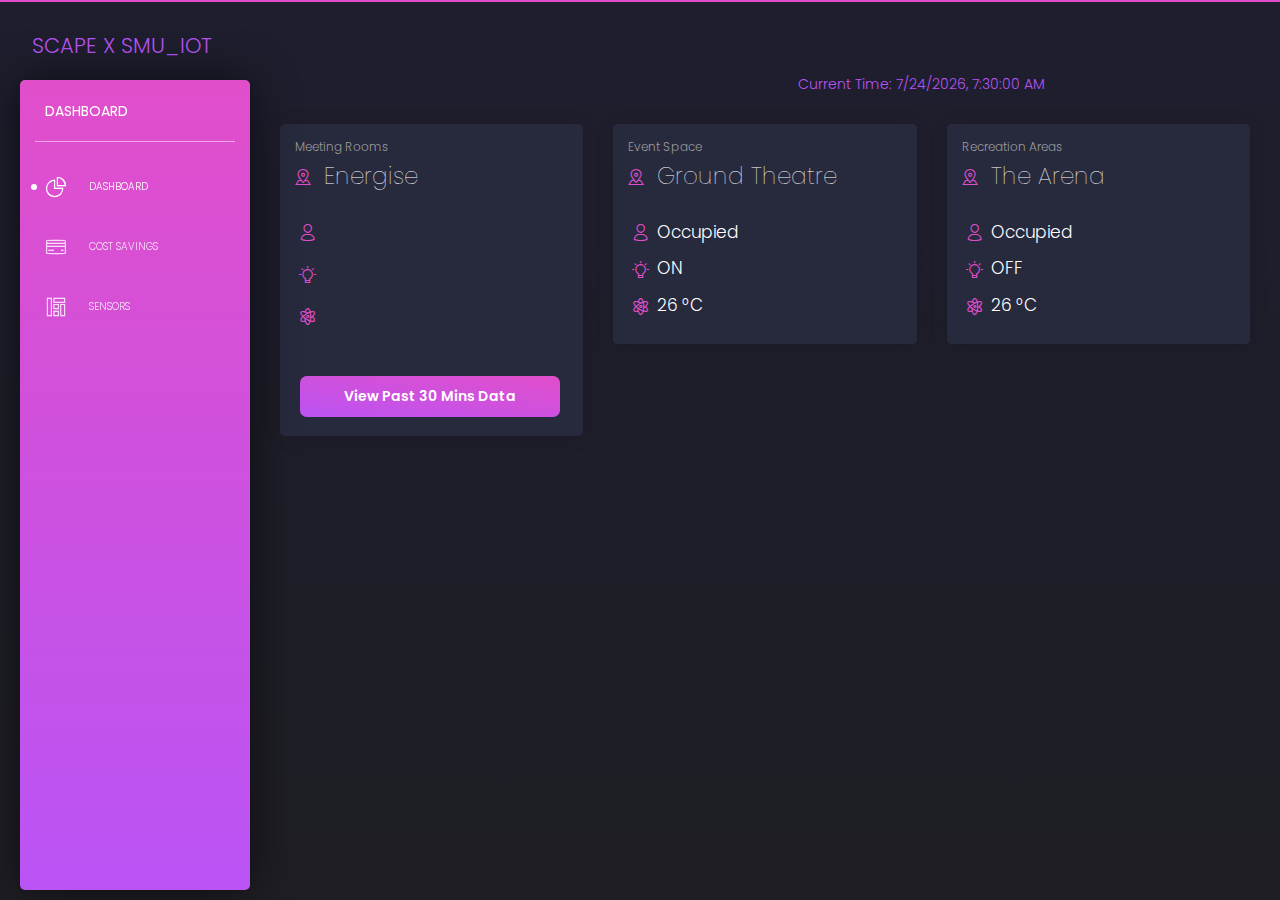
==== commit 08850657: "update dashboard" ====
--- a/IoT_Dashboard_Tomcat/web/index.html
+++ b/IoT_Dashboard_Tomcat/web/index.html
@@ -1,352 +1,376 @@
 <!DOCTYPE html>
 <html lang="en">
 
-<head>
-  <meta charset="utf-8" />
-  <meta name="viewport" content="width=device-width, initial-scale=1, shrink-to-fit=no">
-  <link rel="apple-touch-icon" sizes="76x76" href="./assets/img/apple-icon.png">
-  <link rel="icon" type="image/png" href="./assets/img/favicon.png">
-  <title>
-    Overview
-  </title>
-  <!--     Fonts and icons     -->
-  <link href="https://fonts.googleapis.com/css?family=Poppins:200,300,400,600,700,800" rel="stylesheet" />
-  <link href="https://use.fontawesome.com/releases/v5.0.6/css/all.css" rel="stylesheet">
-  <!-- Nucleo Icons -->
-  <link href="./assets/css/nucleo-icons.css" rel="stylesheet" />
-  <!-- CSS Files -->
-  <link href="./assets/css/black-dashboard.css?v=1.0.0" rel="stylesheet" />
-  <!-- CSS Just for demo purpose, don't include it in your project -->
-  <link href="./assets/demo/demo.css" rel="stylesheet" />
-
-  <!--Inline Style-->
-  <style>
-    i {
-      padding-right: 8px;
-    }
-  </style>
-
-</head>
-
-<body class="">
-  <div class="wrapper">
-    <div class="sidebar">
-      <!--
-        Tip 1: You can change the color of the sidebar using: data-color="blue | green | orange | red"
-    -->
-      <div class="sidebar-wrapper">
-        <div class="logo">
-
-          <a style="margin-left: 1em" href="javascript:void(0)" class="simple-text logo-normal">
-            Dashboard
-          </a>
+    <head>
+        <meta charset="utf-8" />
+        <meta name="viewport" content="width=device-width, initial-scale=1, shrink-to-fit=no">
+        <link rel="apple-touch-icon" sizes="76x76" href="./assets/img/apple-icon.png">
+        <link rel="icon" type="image/png" href="./assets/img/favicon.png">
+        <title>
+            Overview
+        </title>
+        <!--     Fonts and icons     -->
+        <link href="https://fonts.googleapis.com/css?family=Poppins:200,300,400,600,700,800" rel="stylesheet" />
+        <link href="https://use.fontawesome.com/releases/v5.0.6/css/all.css" rel="stylesheet">
+        <!-- Nucleo Icons -->
+        <link href="./assets/css/nucleo-icons.css" rel="stylesheet" />
+        <!-- CSS Files -->
+        <link href="./assets/css/black-dashboard.css?v=1.0.0" rel="stylesheet" />
+        <!-- CSS Just for demo purpose, don't include it in your project -->
+        <link href="./assets/demo/demo.css" rel="stylesheet" />
+
+        <!--Inline Style-->
+        <style>
+            i {
+                padding-right: 8px;
+            }
+        </style>
+
+    </head>
+
+    <body class="">
+        <div class="wrapper">
+            <div class="sidebar">
+                <!--
+                  Tip 1: You can change the color of the sidebar using: data-color="blue | green | orange | red"
+                -->
+                <div class="sidebar-wrapper">
+                    <div class="logo">
+
+                        <a style="margin-left: 1em" href="javascript:void(0)" class="simple-text logo-normal">
+                            Dashboard
+                        </a>
+                    </div>
+                    <ul class="nav">
+                        <li class="active ">
+                            <a href="./index.html">
+                                <i class="tim-icons icon-chart-pie-36"></i>
+                                <p>Dashboard</p>
+                            </a>
+                        </li>
+                        <li>
+                            <a href="./costsaving.html">
+                                <i class="tim-icons icon-credit-card"></i>
+                                <p>Cost Savings</p>
+                            </a>
+                        </li>
+                        <li>
+                            <a href="./sensors.html">
+                                <i class="tim-icons icon-components"></i>
+                                <p>Sensors</p>
+                            </a>
+                        </li>
+                        <!--           <li>
+                                    <a href="./map.html">
+                                      <i class="tim-icons icon-pin"></i>
+                                      <p>Maps</p>
+                                    </a>
+                                  </li>
+                                  <li>
+                                    <a href="./notifications.html">
+                                      <i class="tim-icons icon-bell-55"></i>
+                                      <p>Notifications</p>
+                                    </a>
+                                  </li>
+                                  <li>
+                                    <a href="./user.html">
+                                      <i class="tim-icons icon-single-02"></i>
+                                      <p>User Profile</p>
+                                    </a>
+                                  </li>
+                                  <li>
+                                    <a href="./tables.html">
+                                      <i class="tim-icons icon-puzzle-10"></i>
+                                      <p>Table List</p>
+                                    </a>
+                                  </li>-->
+
+                    </ul>
+                </div>
+            </div>
+            <div class="main-panel">
+                <!-- Navbar -->
+                <a style="margin-left: 1.5em;margin-top: 1em;font-size: 1.5em" class="navbar-brand" href=""> SCAPE X SMU_IOT</a>
+
+                <a style="margin-left: 57em;;font-size: 1em" class="navbar-brand" href=""> Current Time: <span id="datetime"></span></a> 
+
+                <!-- End Navbar -->
+                <div class="content" style="margin-top:-4em">
+                    <!-- <div class="row"> -->
+                    <!-- <div class="col-12"> -->
+                    <!-- <div class="card card-chart"> -->
+                    <!-- <div class="card-header "> -->
+                    <!-- <div class="row"> -->
+                    <!-- <div class="col-sm-6 text-left"> -->
+                    <!-- <h5 class="card-category">Total Shipments</h5> -->
+                    <!-- <h2 class="card-title">Performance</h2> -->
+                    <!-- </div> -->
+                    <!-- <div class="col-sm-6"> -->
+                    <!-- <div class="btn-group btn-group-toggle float-right" data-toggle="buttons"> -->
+                    <!-- <label class="btn btn-sm btn-primary btn-simple active" id="0"> -->
+                    <!-- <input type="radio" name="options" checked> -->
+                    <!-- <span class="d-none d-sm-block d-md-block d-lg-block d-xl-block">Accounts</span> -->
+                    <!-- <span class="d-block d-sm-none"> -->
+                    <!-- <i class="tim-icons icon-single-02"></i> -->
+                    <!-- </span> -->
+                    <!-- </label> -->
+                    <!-- <label class="btn btn-sm btn-primary btn-simple" id="1"> -->
+                    <!-- <input type="radio" class="d-none d-sm-none" name="options"> -->
+                    <!-- <span class="d-none d-sm-block d-md-block d-lg-block d-xl-block">Purchases</span> -->
+                    <!-- <span class="d-block d-sm-none"> -->
+                    <!-- <i class="tim-icons icon-gift-2"></i> -->
+                    <!-- </span> -->
+                    <!-- </label> -->
+                    <!-- <label class="btn btn-sm btn-primary btn-simple" id="2"> -->
+                    <!-- <input type="radio" class="d-none" name="options"> -->
+                    <!-- <span class="d-none d-sm-block d-md-block d-lg-block d-xl-block">Sessions</span> -->
+                    <!-- <span class="d-block d-sm-none"> -->
+                    <!-- <i class="tim-icons icon-tap-02"></i> -->
+                    <!-- </span> -->
+                    <!-- </label> -->
+                    <!-- </div> -->
+                    <!-- </div> -->
+                    <!-- </div> -->
+                    <!-- </div> -->
+                    <!-- <div class="card-body"> -->
+                    <!-- <div class="chart-area"> -->
+                    <!-- <canvas id="chartBig1"></canvas> -->
+                    <!-- </div> -->
+                    <!-- </div> -->
+                    <!-- </div> -->
+                    <!-- </div> -->
+                    <!-- </div> -->
+                    <div class="row">
+                        <div class="col-lg-4">
+                            <div class="card card-chart">
+                                <div class="card-header">
+                                    <h5 class="card-category">Meeting Rooms</h5>
+                                    <h3 class="card-title"><i class="tim-icons icon-square-pin text-primary"></i>Energise</h3>
+                                </div>
+                                <div class="card-body" style="margin-left: 1em">
+                                    <h4 class="card-title" style = "height: 30px;"><i class="tim-icons icon-single-02 text-primary"></i>
+                                        <div style="padding-left: 1.5em;position: relative;top: -1.4em" id="energiseUltra"></div>
+                                    </h4>
+                                    <h4 class="card-title" style = "height: 30px;"><i class="tim-icons icon-bulb-63 text-primary"></i>
+                                        <div style="padding-left: 1.5em;position: relative;top: -1.4em" id="energiseLight"></div>
+                                    </h4>
+                                    <h4 class="card-title" style = "height: 30px;"><i class="tim-icons icon-atom text-primary"></i>
+                                        <div style="padding-left: 1.5em;position: relative;top: -1.4em" id="energiseTemp"></div>
+                                    </h4>
+                                    <h6 class="card-title"><i class="tim-icons text-primary"></i>
+                                        <div style="padding-left: 0;position: relative;top: -1.4em" id="energiseDate"></div>
+                                        <div style="padding-left: 0;position: relative;top: -1.4em" id="energiseTime"></div>
+                                    </h6>  
+                                    <!--<p class="card-alert"><i class="tim-icons icon-alert-circle-exc"></i>-->
+                                    <!--<i class="tim-icons icon-alert-circle-exc" style="color:Red"></i><h5 class="card-title"  ><div style="color:red;padding-left: 1.5em;position: relative;top: -1.4em" id="energiseUtilWastage"></div></h5>-->
+                                    <div style="color:red;padding-left: 0.5em;position: relative;top: -0.5em;width:93%" id="energiseUtilWastage"></div>
+
+                                    <button style="width: 93%;" class="btn btn-primary" onclick="viewHistory()">View Past 30 Mins Data</button>
+
+                                </div>
+                            </div>
+                        </div>
+                        <div class="col-lg-4">
+                            <div class="card card-chart">
+                                <div class="card-header">
+                                    <h5 class="card-category">Event Space</h5>
+                                    <h3 class="card-title"><i class="tim-icons icon-square-pin text-primary"></i>Ground Theatre</h3>
+                                </div>
+                                <div class="card-body" style="margin-left: 1em">
+                                    <h4 class="card-title"><i class="tim-icons icon-single-02 text-primary"></i>Occupied</h4>
+                                    <h4 class="card-title"><i class="tim-icons icon-bulb-63 text-primary"></i>ON</h4>
+                                    <h4 class="card-title"><i class="tim-icons icon-atom text-primary"></i>26 °C</h4>
+                                    <!--<h5 class="card-title"><i class="tim-icons icon-alert-circle-exc" style="color:Red"></i><h5 class="card-title"  ><div style="color:red;padding-left: 1.5em;position: relative;top: -2.3em">No actions to be taken</div></h5>-->
+
+                                </div>
+                            </div>
+                        </div>
+                        <div class="col-lg-4">
+                            <div class="card card-chart">
+                                <div class="card-header">
+                                    <h5 class="card-category">Recreation Areas</h5>
+                                    <h3 class="card-title"><i class="tim-icons icon-square-pin text-primary"></i>The Arena</h3>
+                                </div>
+                                <div class="card-body" style="margin-left: 1em">
+                                    <h4 class="card-title"><i class="tim-icons icon-single-02 text-primary"></i>Occupied</h4>
+                                    <h4 class="card-title"><i class="tim-icons icon-bulb-63 text-primary"></i>OFF</h4>
+                                    <h4 class="card-title"><i class="tim-icons icon-atom text-primary"></i>26 °C</h4>
+                                    <!--<h5 class="card-title"><i class="tim-icons icon-alert-circle-exc" style="color:Red"></i><h5 class="card-title"  ><div style="color:red;padding-left: 1.5em;position: relative;top: -2.3em">No actions to be taken</div></h5>-->
+
+                                </div>
+                            </div>
+                        </div>
+                    </div>
+
+                    <div id="images"></div>
+                </div>
+
+            </div>
         </div>
-        <ul class="nav">
-          <li class="active ">
-            <a href="./index.html">
-              <i class="tim-icons icon-chart-pie-36"></i>
-              <p>Dashboard</p>
-            </a>
-          </li>
-<!--          <li>
-            <a href="./icons.html">
-              <i class="tim-icons icon-atom"></i>
-              <p>Icons</p>
-            </a>
-          </li>
-          <li>
-            <a href="./map.html">
-              <i class="tim-icons icon-pin"></i>
-              <p>Maps</p>
-            </a>
-          </li>
-          <li>
-            <a href="./notifications.html">
-              <i class="tim-icons icon-bell-55"></i>
-              <p>Notifications</p>
-            </a>
-          </li>
-          <li>
-            <a href="./user.html">
-              <i class="tim-icons icon-single-02"></i>
-              <p>User Profile</p>
-            </a>
-          </li>
-          <li>
-            <a href="./tables.html">
-              <i class="tim-icons icon-puzzle-10"></i>
-              <p>Table List</p>
-            </a>
-          </li>-->
-
-        </ul>
-      </div>
-    </div>
-    <div class="main-panel">
-      <!-- Navbar -->
-      <a style="margin-left: 1.5em;margin-top: 1em;font-size: 1.5em" class="navbar-brand" href=""> SCAPE X SMU_IOT</a>
-
-
-      <!-- End Navbar -->
-      <div class="content" style="margin-top:-4em">
-        <!-- <div class="row"> -->
-        <!-- <div class="col-12"> -->
-        <!-- <div class="card card-chart"> -->
-        <!-- <div class="card-header "> -->
-        <!-- <div class="row"> -->
-        <!-- <div class="col-sm-6 text-left"> -->
-        <!-- <h5 class="card-category">Total Shipments</h5> -->
-        <!-- <h2 class="card-title">Performance</h2> -->
-        <!-- </div> -->
-        <!-- <div class="col-sm-6"> -->
-        <!-- <div class="btn-group btn-group-toggle float-right" data-toggle="buttons"> -->
-        <!-- <label class="btn btn-sm btn-primary btn-simple active" id="0"> -->
-        <!-- <input type="radio" name="options" checked> -->
-        <!-- <span class="d-none d-sm-block d-md-block d-lg-block d-xl-block">Accounts</span> -->
-        <!-- <span class="d-block d-sm-none"> -->
-        <!-- <i class="tim-icons icon-single-02"></i> -->
-        <!-- </span> -->
-        <!-- </label> -->
-        <!-- <label class="btn btn-sm btn-primary btn-simple" id="1"> -->
-        <!-- <input type="radio" class="d-none d-sm-none" name="options"> -->
-        <!-- <span class="d-none d-sm-block d-md-block d-lg-block d-xl-block">Purchases</span> -->
-        <!-- <span class="d-block d-sm-none"> -->
-        <!-- <i class="tim-icons icon-gift-2"></i> -->
-        <!-- </span> -->
-        <!-- </label> -->
-        <!-- <label class="btn btn-sm btn-primary btn-simple" id="2"> -->
-        <!-- <input type="radio" class="d-none" name="options"> -->
-        <!-- <span class="d-none d-sm-block d-md-block d-lg-block d-xl-block">Sessions</span> -->
-        <!-- <span class="d-block d-sm-none"> -->
-        <!-- <i class="tim-icons icon-tap-02"></i> -->
-        <!-- </span> -->
-        <!-- </label> -->
-        <!-- </div> -->
-        <!-- </div> -->
-        <!-- </div> -->
-        <!-- </div> -->
-        <!-- <div class="card-body"> -->
-        <!-- <div class="chart-area"> -->
-        <!-- <canvas id="chartBig1"></canvas> -->
-        <!-- </div> -->
-        <!-- </div> -->
-        <!-- </div> -->
-        <!-- </div> -->
-        <!-- </div> -->
-        <div class="row">
-          <div class="col-lg-4">
-            <div class="card card-chart">
-              <div class="card-header">
-                <h5 class="card-category">Meeting Rooms</h5>
-                <h3 class="card-title"><i class="tim-icons icon-square-pin text-primary"></i>Energise</h3>
-              </div>
-              <div class="card-body" style="margin-left: 1em">
-                <h4 class="card-title" style = "height: 30px;"><i class="tim-icons icon-single-02 text-primary"></i>
-                  <div style="padding-left: 1.5em;position: relative;top: -1.4em" id="energiseUltra"></div>
-                </h4>
-                <h4 class="card-title" style = "height: 30px;"><i class="tim-icons icon-bulb-63 text-primary"></i>
-                  <div style="padding-left: 1.5em;position: relative;top: -1.4em" id="energiseLight"></div>
-                </h4>
-                <h4 class="card-title" style = "height: 30px;"><i class="tim-icons icon-atom text-primary"></i>
-                  <div style="padding-left: 1.5em;position: relative;top: -1.4em" id="energiseTemp"></div>
-                </h4>
-                <h6 class="card-title"><i class="tim-icons text-primary"></i>
-                  <div style="padding-left: 0;position: relative;top: -1.4em" id="energiseDate"></div>
-                  <div style="padding-left: 0;position: relative;top: -1.4em" id="energiseTime"></div>
-                  <h5 class="card-title"><i class="tim-icons text-primary"></i><div style="padding-left: 0;position: relative;top: -1.4em" id="energiseUtilWastage"></div></h5>
-                </h6>
-
-                <button style="width: 93%;" class="btn btn-primary" onclick="viewHistory()">View History</button>
-
-              </div>
-            </div>
-          </div>
-          <div class="col-lg-4">
-            <div class="card card-chart">
-              <div class="card-header">
-                <h5 class="card-category">Event Space</h5>
-                <h3 class="card-title"><i class="tim-icons icon-square-pin text-primary"></i>Ground Theatre</h3>
-              </div>
-              <div class="card-body" style="margin-left: 1em">
-                <h4 class="card-title"><i class="tim-icons icon-single-02 text-primary"></i>Occupied</h3>
-                  <h4 class="card-title"><i class="tim-icons icon-bulb-63 text-primary"></i>ON</h3>
-                    <h4 class="card-title"><i class="tim-icons icon-atom text-primary"></i>26 Degrees</h3>
-                      <p class="card-alert"><i class="tim-icons icon-alert-circle-exc"></i>Switch off facilities now.
-                      </p>
-              </div>
-            </div>
-          </div>
-          <div class="col-lg-4">
-            <div class="card card-chart">
-              <div class="card-header">
-                <h5 class="card-category">Recreation Areas</h5>
-                <h3 class="card-title"><i class="tim-icons icon-square-pin text-primary"></i>The Arena</h3>
-              </div>
-              <div class="card-body" style="margin-left: 1em">
-                <h4 class="card-title"><i class="tim-icons icon-single-02 text-primary"></i>Occupied</h3>
-                  <h4 class="card-title"><i class="tim-icons icon-bulb-63 text-primary"></i>OFF</h3>
-                    <h4 class="card-title"><i class="tim-icons icon-atom text-primary"></i>26 °C</h3>
-                      <h5 class="card-title"><i class="tim-icons text-primary"></i>No action needs to be taken.</h3>
-              </div>
-            </div>
-          </div>
-        </div>
-
-        <div id="images"></div>
-
-
-      </div>
-    </div>
-
-  </div>
-  
-
-  <!--   Core JS Files   -->
-  <script src="./assets/js/core/jquery.min.js"></script>
-  <script src="./assets/js/core/popper.min.js"></script>
-  <script src="./assets/js/core/bootstrap.min.js"></script>
-  <script src="./assets/js/plugins/perfect-scrollbar.jquery.min.js"></script>
-  <!--  Google Maps Plugin    -->
-  <!-- Place this tag in your head or just before your close body tag. -->
-  <!-- <script src="https://maps.googleapis.com/maps/api/js?key=YOUR_KEY_HERE"></script> -->
-  <!-- Chart JS -->
-  <script src="./assets/js/plugins/chartjs.min.js"></script>
-  <!--  Notifications Plugin    -->
-  <script src="./assets/js/plugins/bootstrap-notify.js"></script>
-  <!-- Control Center for Black Dashboard: parallax effects, scripts for the example pages etc -->
-  <script src="./assets/js/black-dashboard.min.js?v=1.0.0"></script>
-  <!-- Black Dashboard DEMO methods, don't include it in your project! -->
-  <script src="./assets/demo/demo.js"></script>
-
-
-  <!-- Additional JS files -->
-  <!-- <script src="https://code.jquery.com/jquery-1.10.2.js"></script> -->
-  <script src="./assets/js/core/jquery.min.js"></script>
-  <script src="./assets/js/moment.min.js"></script>
-
-  <!--View History-->
-  <script>
-    function viewHistory() {
-      window.location.replace("./viewHistory.html");
-    }
-  </script>
-
-  <!--AJAX CALL TO RETRIEVE ENERGISE ROOM DETAIL-->
-  
-  <script type="text/javascript">
-      function checkWastage(wastage) {
-          console.log(wastage)
-      if (!wastage) {
-        return "No actions to be taken";
-      }
-      else {
-        return "Utility wastage has been detected for the past 30 mins, a notification has been sent to you via Telegram!";
-      }
-    }
-      var urlalert = 'http://localhost:8000/alert';
-    $(document).ready(function () {
-
-      
-      $.ajax({
-        type: 'GET',
-        url: urlalert,
-        dataType: 'json',
-        success: function (data) {
-          
-          
-          console.log(data.wastage_detected);
-          
-            var utilwastage = document.getElementById("energiseUtilWastage");
-//          energiseUltra.append(checkOccupancy(jsonResult.occupancy));
-//
-//
-            utilwastage.append(checkWastage(data.wastage_detected));
-//          energiseTime.append("Last Updated Time: " + time);
-        }
-      });
-    });
-      
-  </script>
-  
-  
-  
-  
-  
-  
-  <script type="text/javascript">
-    //Setting threshold for variables // Change here for any adjustment
-    function checkLight_On(reading) {
-      if (reading == 'false') {
-        return "OFF";
-      }
-      else {
-        return "ON";
-      }
-    }
-    function checkOccupancy(reading) {
-      if (reading == 'false') {
-        return "OCCUPIED";
-      }
-      else {
-        return "EMPTY";
-      }
-    }
-
-    var urlString = 'http://localhost:8000/get_latest_status';
-    $(document).ready(function () {
-
-      var currPir = 0;
-      var currUltra = 0;
-      var currTemp = 0;
-      var currLight = 0;
-      $.ajax({
-        type: 'GET',
-        url: urlString,
-        dataType: 'json',
-        success: function (data) {
-          //Sort by Timestamp // Not Done
-          jsonResult = data;
-
-          // console.log(jsonResult.occupancy); //false
-          // console.log(jsonResult.lights_on); //false
-          // console.log(jsonResult.aircon_on); //false
-          // console.log(jsonResult.ultra); //float
-          // console.log(jsonResult.light); //int
-          // console.log(jsonResult.temp); //int
-          // console.log(jsonResult.time); //time
-
-
-          var energiseUltra = document.getElementById("energiseUltra");
-          energiseUltra.append(checkOccupancy(jsonResult.occupancy));
-
-          var energiseTemp = document.getElementById("energiseTemp");
-          energiseTemp.append(jsonResult.temp + " °C");
-
-          var energiseLight = document.getElementById("energiseLight");
-          energiseLight.append(checkLight_On(jsonResult.lights_on));
-
-          var energiseTime = document.getElementById("energiseTime");
-          //2019-03-27T15:44:53.802Z
-          var lastUpdatedTime = new Date(jsonResult.time);
-          var momentObj = moment(lastUpdatedTime, "MM-DD-YYYY");
-          var date = momentObj.format('DD-MM-YYYY');
-          var time = momentObj.format('h:mm:ss a');
-
-
-          energiseDate.append("Last Updated Date: " + date);
-          energiseTime.append("Last Updated Time: " + time);
-        }
-      });
-    });
-  </script>
-
-
-
-
-
-
-
-</body>
+
+
+
+
+        <!--   Core JS Files   -->
+        <script src="./assets/js/core/jquery.min.js"></script>
+        <script src="./assets/js/core/popper.min.js"></script>
+        <script src="./assets/js/core/bootstrap.min.js"></script>
+        <script src="./assets/js/plugins/perfect-scrollbar.jquery.min.js"></script>
+        <!--  Google Maps Plugin    -->
+        <!-- Place this tag in your head or just before your close body tag. -->
+        <!-- <script src="https://maps.googleapis.com/maps/api/js?key=YOUR_KEY_HERE"></script> -->
+        <!-- Chart JS -->
+        <script src="./assets/js/plugins/chartjs.min.js"></script>
+        <!--  Notifications Plugin    -->
+        <script src="./assets/js/plugins/bootstrap-notify.js"></script>
+        <!-- Control Center for Black Dashboard: parallax effects, scripts for the example pages etc -->
+        <script src="./assets/js/black-dashboard.min.js?v=1.0.0"></script>
+        <!-- Black Dashboard DEMO methods, don't include it in your project! -->
+        <script src="./assets/demo/demo.js"></script>
+
+
+        <!-- Additional JS files -->
+        <!-- <script src="https://code.jquery.com/jquery-1.10.2.js"></script> -->
+        <script src="./assets/js/core/jquery.min.js"></script>
+        <script src="./assets/js/moment.min.js"></script>
+
+        <!--View History-->
+        <script>
+var dt = new Date();
+document.getElementById("datetime").innerHTML = dt.toLocaleString();
+
+
+function viewHistory() {
+    window.location.replace("./viewHistory.html");
+}
+        </script>
+
+        <!--AJAX CALL TO RETRIEVE ENERGISE ROOM DETAIL-->
+
+        <script type="text/javascript">
+            function checkWastage(wastage) {
+                console.log(wastage)
+                if (!wastage) {
+                    //return "Utility wastage has been detected for the past 30 mins, a notification has been sent to you via Telegram!";
+                    return null;
+//                                                                                            return "No actions to be taken";
+                } else {
+                    return "Utility wastage has been detected for the past 30 mins, a notification has been sent to you via Telegram!";
+                }
+            }
+            var urlalert = 'http://localhost:8000/alert';
+            $(document).ready(function () {
+
+
+                $.ajax({
+                    type: 'GET',
+                    url: urlalert,
+                    dataType: 'json',
+                    success: function (data) {
+
+
+                        console.log(data.wastage_detected);
+
+                        var utilwastage = document.getElementById("energiseUtilWastage");
+                        //          energiseUltra.append(checkOccupancy(jsonResult.occupancy));
+                        //
+                        //
+//                                                                                                document.getElementById(id).style.property
+
+                        if (checkWastage(data.wastage_detected)) {
+                            utilwastage.append(checkWastage(data.wastage_detected));
+                            utilwastage.style.border = "solid red 2px";
+                        } else {
+
+                        }
+
+
+//                                                                                                utilwastage.append(checkWastage(data.wastage_detected));
+//                                                                                                utilwastage.style.border = "solid red 2px";
+                        //          energiseTime.append("Last Updated Time: " + time);
+                    }
+                });
+            });
+
+        </script>
+
+
+
+
+
+
+        <script type="text/javascript">
+            //Setting threshold for variables // Change here for any adjustment
+            function checkLight_On(reading) {
+                if (reading == 'false') {
+                    return "OFF";
+                } else {
+                    return "ON";
+                }
+            }
+            function checkOccupancy(reading) {
+                if (reading == 'false') {
+                    return "OCCUPIED";
+                } else {
+                    return "EMPTY";
+                }
+            }
+
+            var urlString = 'http://localhost:8000/get_latest_status';
+            $(document).ready(function () {
+
+                var currPir = 0;
+                var currUltra = 0;
+                var currTemp = 0;
+                var currLight = 0;
+                $.ajax({
+                    type: 'GET',
+                    url: urlString,
+                    dataType: 'json',
+                    success: function (data) {
+                        //Sort by Timestamp // Not Done
+                        jsonResult = data;
+
+                        // console.log(jsonResult.occupancy); //false
+                        // console.log(jsonResult.lights_on); //false
+                        // console.log(jsonResult.aircon_on); //false
+                        // console.log(jsonResult.ultra); //float
+                        // console.log(jsonResult.light); //int
+                        // console.log(jsonResult.temp); //int
+                        // console.log(jsonResult.time); //time
+
+
+                        var energiseUltra = document.getElementById("energiseUltra");
+                        energiseUltra.append(checkOccupancy(jsonResult.occupancy));
+
+                        var energiseTemp = document.getElementById("energiseTemp");
+                        energiseTemp.append(jsonResult.temp + " °C");
+
+                        var energiseLight = document.getElementById("energiseLight");
+                        energiseLight.append(checkLight_On(jsonResult.lights_on));
+
+                        var energiseTime = document.getElementById("energiseTime");
+                        //2019-03-27T15:44:53.802Z
+                        var lastUpdatedTime = new Date(jsonResult.time);
+                        var momentObj = moment(lastUpdatedTime, "MM-DD-YYYY");
+                        var date = momentObj.format('DD-MM-YYYY');
+                        var time = momentObj.format('h:mm:ss a');
+
+
+                        energiseDate.append("Last Updated Date: " + date);
+                        energiseTime.append("Last Updated Time: " + time);
+                    }
+                });
+            });
+        </script>
+
+
+
+
+
+
+
+    </body>
 
 
 
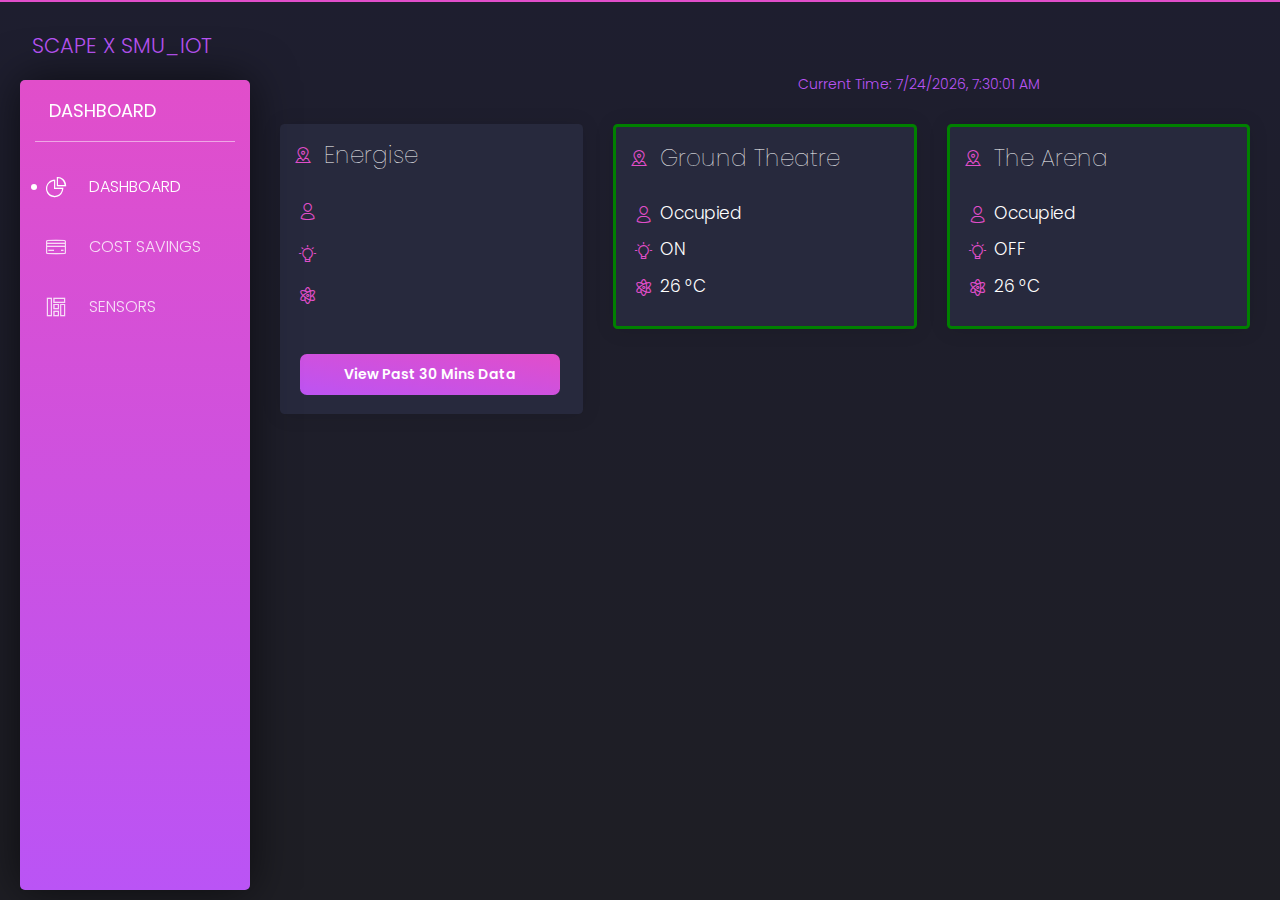
==== commit c25c8766: "updated aesthertics > dashboard" ====
--- a/IoT_Dashboard_Tomcat/web/index.html
+++ b/IoT_Dashboard_Tomcat/web/index.html
@@ -24,13 +24,16 @@
             i {
                 padding-right: 8px;
             }
+            p{
+                font-size: medium;
+            }
         </style>
 
     </head>
 
     <body class="">
         <div class="wrapper">
-            <div class="sidebar">
+            <div class="sidebar" style="font-size:large">
                 <!--
                   Tip 1: You can change the color of the sidebar using: data-color="blue | green | orange | red"
                 -->
@@ -60,30 +63,7 @@
                                 <p>Sensors</p>
                             </a>
                         </li>
-                        <!--           <li>
-                                    <a href="./map.html">
-                                      <i class="tim-icons icon-pin"></i>
-                                      <p>Maps</p>
-                                    </a>
-                                  </li>
-                                  <li>
-                                    <a href="./notifications.html">
-                                      <i class="tim-icons icon-bell-55"></i>
-                                      <p>Notifications</p>
-                                    </a>
-                                  </li>
-                                  <li>
-                                    <a href="./user.html">
-                                      <i class="tim-icons icon-single-02"></i>
-                                      <p>User Profile</p>
-                                    </a>
-                                  </li>
-                                  <li>
-                                    <a href="./tables.html">
-                                      <i class="tim-icons icon-puzzle-10"></i>
-                                      <p>Table List</p>
-                                    </a>
-                                  </li>-->
+
 
                     </ul>
                 </div>
@@ -96,55 +76,11 @@
 
                 <!-- End Navbar -->
                 <div class="content" style="margin-top:-4em">
-                    <!-- <div class="row"> -->
-                    <!-- <div class="col-12"> -->
-                    <!-- <div class="card card-chart"> -->
-                    <!-- <div class="card-header "> -->
-                    <!-- <div class="row"> -->
-                    <!-- <div class="col-sm-6 text-left"> -->
-                    <!-- <h5 class="card-category">Total Shipments</h5> -->
-                    <!-- <h2 class="card-title">Performance</h2> -->
-                    <!-- </div> -->
-                    <!-- <div class="col-sm-6"> -->
-                    <!-- <div class="btn-group btn-group-toggle float-right" data-toggle="buttons"> -->
-                    <!-- <label class="btn btn-sm btn-primary btn-simple active" id="0"> -->
-                    <!-- <input type="radio" name="options" checked> -->
-                    <!-- <span class="d-none d-sm-block d-md-block d-lg-block d-xl-block">Accounts</span> -->
-                    <!-- <span class="d-block d-sm-none"> -->
-                    <!-- <i class="tim-icons icon-single-02"></i> -->
-                    <!-- </span> -->
-                    <!-- </label> -->
-                    <!-- <label class="btn btn-sm btn-primary btn-simple" id="1"> -->
-                    <!-- <input type="radio" class="d-none d-sm-none" name="options"> -->
-                    <!-- <span class="d-none d-sm-block d-md-block d-lg-block d-xl-block">Purchases</span> -->
-                    <!-- <span class="d-block d-sm-none"> -->
-                    <!-- <i class="tim-icons icon-gift-2"></i> -->
-                    <!-- </span> -->
-                    <!-- </label> -->
-                    <!-- <label class="btn btn-sm btn-primary btn-simple" id="2"> -->
-                    <!-- <input type="radio" class="d-none" name="options"> -->
-                    <!-- <span class="d-none d-sm-block d-md-block d-lg-block d-xl-block">Sessions</span> -->
-                    <!-- <span class="d-block d-sm-none"> -->
-                    <!-- <i class="tim-icons icon-tap-02"></i> -->
-                    <!-- </span> -->
-                    <!-- </label> -->
-                    <!-- </div> -->
-                    <!-- </div> -->
-                    <!-- </div> -->
-                    <!-- </div> -->
-                    <!-- <div class="card-body"> -->
-                    <!-- <div class="chart-area"> -->
-                    <!-- <canvas id="chartBig1"></canvas> -->
-                    <!-- </div> -->
-                    <!-- </div> -->
-                    <!-- </div> -->
-                    <!-- </div> -->
-                    <!-- </div> -->
+
                     <div class="row">
                         <div class="col-lg-4">
-                            <div class="card card-chart">
+                            <div class="card card-chart" id="energiseCard">
                                 <div class="card-header">
-                                    <h5 class="card-category">Meeting Rooms</h5>
                                     <h3 class="card-title"><i class="tim-icons icon-square-pin text-primary"></i>Energise</h3>
                                 </div>
                                 <div class="card-body" style="margin-left: 1em">
@@ -161,8 +97,6 @@
                                         <div style="padding-left: 0;position: relative;top: -1.4em" id="energiseDate"></div>
                                         <div style="padding-left: 0;position: relative;top: -1.4em" id="energiseTime"></div>
                                     </h6>  
-                                    <!--<p class="card-alert"><i class="tim-icons icon-alert-circle-exc"></i>-->
-                                    <!--<i class="tim-icons icon-alert-circle-exc" style="color:Red"></i><h5 class="card-title"  ><div style="color:red;padding-left: 1.5em;position: relative;top: -1.4em" id="energiseUtilWastage"></div></h5>-->
                                     <div style="color:red;padding-left: 0.5em;position: relative;top: -0.5em;width:93%" id="energiseUtilWastage"></div>
 
                                     <button style="width: 93%;" class="btn btn-primary" onclick="viewHistory()">View Past 30 Mins Data</button>
@@ -171,31 +105,27 @@
                             </div>
                         </div>
                         <div class="col-lg-4">
-                            <div class="card card-chart">
+                            <div class="card card-chart" style="border:solid green 3px">
                                 <div class="card-header">
-                                    <h5 class="card-category">Event Space</h5>
                                     <h3 class="card-title"><i class="tim-icons icon-square-pin text-primary"></i>Ground Theatre</h3>
                                 </div>
                                 <div class="card-body" style="margin-left: 1em">
                                     <h4 class="card-title"><i class="tim-icons icon-single-02 text-primary"></i>Occupied</h4>
                                     <h4 class="card-title"><i class="tim-icons icon-bulb-63 text-primary"></i>ON</h4>
                                     <h4 class="card-title"><i class="tim-icons icon-atom text-primary"></i>26 °C</h4>
-                                    <!--<h5 class="card-title"><i class="tim-icons icon-alert-circle-exc" style="color:Red"></i><h5 class="card-title"  ><div style="color:red;padding-left: 1.5em;position: relative;top: -2.3em">No actions to be taken</div></h5>-->
 
                                 </div>
                             </div>
                         </div>
                         <div class="col-lg-4">
-                            <div class="card card-chart">
+                            <div class="card card-chart" style="border:solid green 3px">
                                 <div class="card-header">
-                                    <h5 class="card-category">Recreation Areas</h5>
                                     <h3 class="card-title"><i class="tim-icons icon-square-pin text-primary"></i>The Arena</h3>
                                 </div>
                                 <div class="card-body" style="margin-left: 1em">
                                     <h4 class="card-title"><i class="tim-icons icon-single-02 text-primary"></i>Occupied</h4>
                                     <h4 class="card-title"><i class="tim-icons icon-bulb-63 text-primary"></i>OFF</h4>
                                     <h4 class="card-title"><i class="tim-icons icon-atom text-primary"></i>26 °C</h4>
-                                    <!--<h5 class="card-title"><i class="tim-icons icon-alert-circle-exc" style="color:Red"></i><h5 class="card-title"  ><div style="color:red;padding-left: 1.5em;position: relative;top: -2.3em">No actions to be taken</div></h5>-->
 
                                 </div>
                             </div>
@@ -236,58 +166,43 @@
 
         <!--View History-->
         <script>
-var dt = new Date();
-document.getElementById("datetime").innerHTML = dt.toLocaleString();
-
-
-function viewHistory() {
-    window.location.replace("./viewHistory.html");
-}
+                                        var dt = new Date();
+                                        document.getElementById("datetime").innerHTML = dt.toLocaleString();
+
+
+                                        function viewHistory() {
+                                            window.location.replace("./viewHistory.html");
+                                        }
         </script>
 
         <!--AJAX CALL TO RETRIEVE ENERGISE ROOM DETAIL-->
 
         <script type="text/javascript">
             function checkWastage(wastage) {
-                console.log(wastage)
                 if (!wastage) {
-                    //return "Utility wastage has been detected for the past 30 mins, a notification has been sent to you via Telegram!";
+//                    return "Utility wastage has been detected for the past 30 mins, a notification has been sent to you via Telegram!";
                     return null;
-//                                                                                            return "No actions to be taken";
                 } else {
                     return "Utility wastage has been detected for the past 30 mins, a notification has been sent to you via Telegram!";
                 }
             }
-            var urlalert = 'http://localhost:8000/alert';
+            var urlalert = 'http://iot.jordysamuel.com:8000/alert';
             $(document).ready(function () {
-
-
                 $.ajax({
                     type: 'GET',
                     url: urlalert,
                     dataType: 'json',
                     success: function (data) {
 
-
-                        console.log(data.wastage_detected);
-
                         var utilwastage = document.getElementById("energiseUtilWastage");
-                        //          energiseUltra.append(checkOccupancy(jsonResult.occupancy));
-                        //
-                        //
-//                                                                                                document.getElementById(id).style.property
-
+                        var energiseCard = document.getElementById("energiseCard");
                         if (checkWastage(data.wastage_detected)) {
                             utilwastage.append(checkWastage(data.wastage_detected));
-                            utilwastage.style.border = "solid red 2px";
+                            energiseCard.style.border = "solid red 3px";
                         } else {
-
+                            energiseCard.style.border = "solid green 3px";
                         }
 
-
-//                                                                                                utilwastage.append(checkWastage(data.wastage_detected));
-//                                                                                                utilwastage.style.border = "solid red 2px";
-                        //          energiseTime.append("Last Updated Time: " + time);
                     }
                 });
             });
@@ -302,21 +217,21 @@
         <script type="text/javascript">
             //Setting threshold for variables // Change here for any adjustment
             function checkLight_On(reading) {
-                if (reading == 'false') {
+                if (reading === false) {
                     return "OFF";
                 } else {
                     return "ON";
                 }
             }
             function checkOccupancy(reading) {
-                if (reading == 'false') {
+                if (reading === false) {
                     return "OCCUPIED";
                 } else {
                     return "EMPTY";
                 }
             }
 
-            var urlString = 'http://localhost:8000/get_latest_status';
+            var urlString = 'http://iot.jordysamuel.com:8000/get_latest_status';
             $(document).ready(function () {
 
                 var currPir = 0;
@@ -341,6 +256,7 @@
 
 
                         var energiseUltra = document.getElementById("energiseUltra");
+                        console.log(jsonResult.occupancy);
                         energiseUltra.append(checkOccupancy(jsonResult.occupancy));
 
                         var energiseTemp = document.getElementById("energiseTemp");
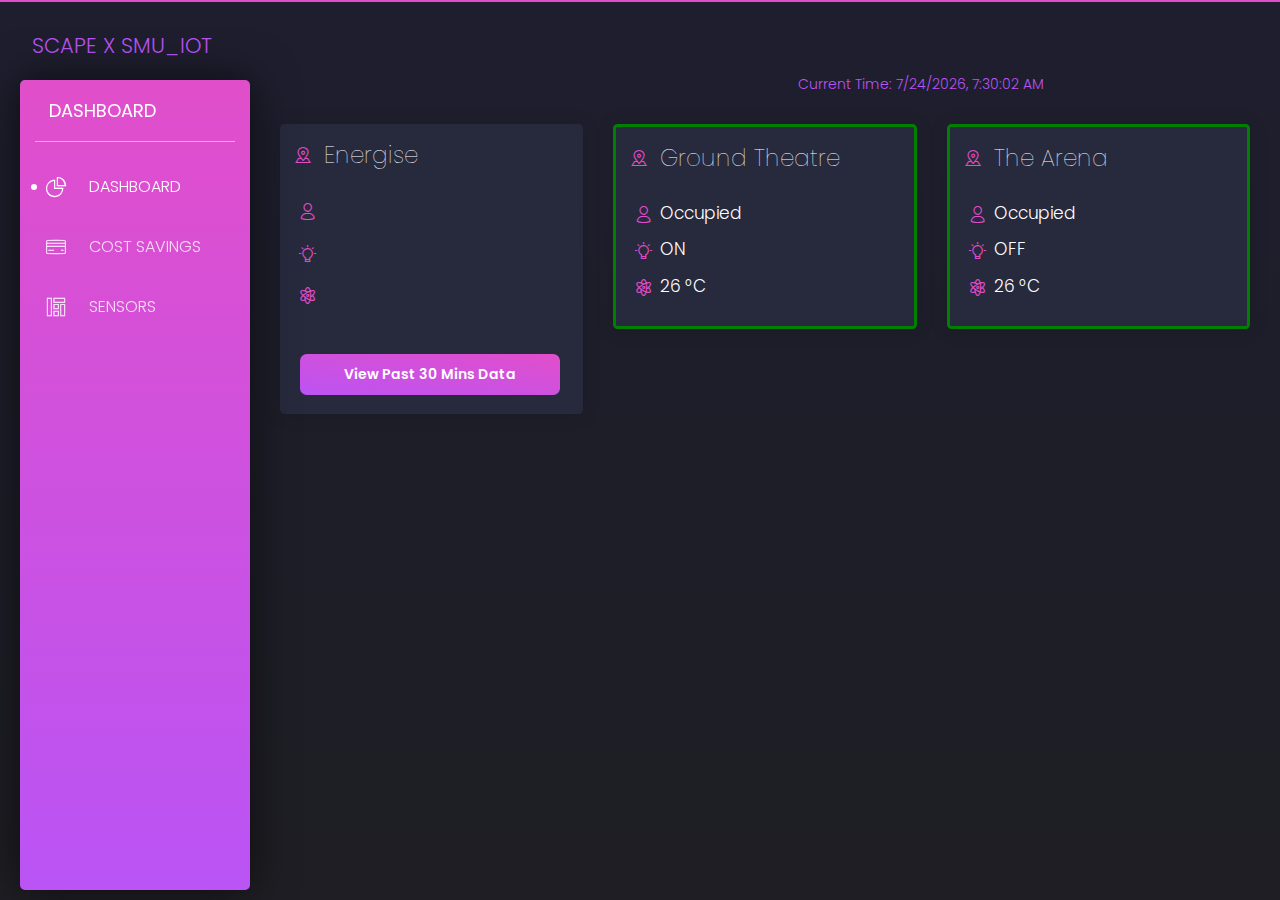
==== commit 8727599e: "dashboard latest api all working" ====
--- a/IoT_Dashboard_Tomcat/web/index.html
+++ b/IoT_Dashboard_Tomcat/web/index.html
@@ -1,27 +1,27 @@
 <!DOCTYPE html>
 <html lang="en">
 
-    <head>
-        <meta charset="utf-8" />
-        <meta name="viewport" content="width=device-width, initial-scale=1, shrink-to-fit=no">
-        <link rel="apple-touch-icon" sizes="76x76" href="./assets/img/apple-icon.png">
-        <link rel="icon" type="image/png" href="./assets/img/favicon.png">
-        <title>
-            Overview
-        </title>
-        <!--     Fonts and icons     -->
-        <link href="https://fonts.googleapis.com/css?family=Poppins:200,300,400,600,700,800" rel="stylesheet" />
-        <link href="https://use.fontawesome.com/releases/v5.0.6/css/all.css" rel="stylesheet">
-        <!-- Nucleo Icons -->
-        <link href="./assets/css/nucleo-icons.css" rel="stylesheet" />
-        <!-- CSS Files -->
-        <link href="./assets/css/black-dashboard.css?v=1.0.0" rel="stylesheet" />
-        <!-- CSS Just for demo purpose, don't include it in your project -->
-        <link href="./assets/demo/demo.css" rel="stylesheet" />
-
-        <!--Inline Style-->
-        <style>
-            i {
+<head>
+    <meta charset="utf-8" />
+    <meta name="viewport" content="width=device-width, initial-scale=1, shrink-to-fit=no">
+    <link rel="apple-touch-icon" sizes="76x76" href="./assets/img/apple-icon.png">
+    <link rel="icon" type="image/png" href="./assets/img/favicon.png">
+    <title>
+        Overview
+    </title>
+    <!--     Fonts and icons     -->
+    <link href="https://fonts.googleapis.com/css?family=Poppins:200,300,400,600,700,800" rel="stylesheet" />
+    <link href="https://use.fontawesome.com/releases/v5.0.6/css/all.css" rel="stylesheet">
+    <!-- Nucleo Icons -->
+    <link href="./assets/css/nucleo-icons.css" rel="stylesheet" />
+    <!-- CSS Files -->
+    <link href="./assets/css/black-dashboard.css?v=1.0.0" rel="stylesheet" />
+    <!-- CSS Just for demo purpose, don't include it in your project -->
+    <link href="./assets/demo/demo.css" rel="stylesheet" />
+
+    <!--Inline Style-->
+    <style>
+        i {
                 padding-right: 8px;
             }
             p{
@@ -29,268 +29,281 @@
             }
         </style>
 
-    </head>
-
-    <body class="">
-        <div class="wrapper">
-            <div class="sidebar" style="font-size:large">
-                <!--
+</head>
+
+<body class="">
+    <div class="wrapper">
+        <div class="sidebar" style="font-size:large">
+            <!--
                   Tip 1: You can change the color of the sidebar using: data-color="blue | green | orange | red"
                 -->
-                <div class="sidebar-wrapper">
-                    <div class="logo">
-
-                        <a style="margin-left: 1em" href="javascript:void(0)" class="simple-text logo-normal">
-                            Dashboard
+            <div class="sidebar-wrapper">
+                <div class="logo">
+
+                    <a style="margin-left: 1em" href="javascript:void(0)" class="simple-text logo-normal">
+                        Dashboard
+                    </a>
+                </div>
+                <ul class="nav">
+                    <li class="active ">
+                        <a href="./index.html">
+                            <i class="tim-icons icon-chart-pie-36"></i>
+                            <p>Dashboard</p>
                         </a>
-                    </div>
-                    <ul class="nav">
-                        <li class="active ">
-                            <a href="./index.html">
-                                <i class="tim-icons icon-chart-pie-36"></i>
-                                <p>Dashboard</p>
-                            </a>
-                        </li>
-                        <li>
-                            <a href="./costsaving.html">
-                                <i class="tim-icons icon-credit-card"></i>
-                                <p>Cost Savings</p>
-                            </a>
-                        </li>
-                        <li>
-                            <a href="./sensors.html">
-                                <i class="tim-icons icon-components"></i>
-                                <p>Sensors</p>
-                            </a>
-                        </li>
-
-
-                    </ul>
-                </div>
+                    </li>
+                    <li>
+                        <a href="./costsavingV2.html">
+                            <i class="tim-icons icon-credit-card"></i>
+                            <p>Cost Savings</p>
+                        </a>
+                    </li>
+                    <li>
+                        <a href="./sensors.html">
+                            <i class="tim-icons icon-components"></i>
+                            <p>Sensors</p>
+                        </a>
+                    </li>
+
+
+                </ul>
             </div>
-            <div class="main-panel">
-                <!-- Navbar -->
-                <a style="margin-left: 1.5em;margin-top: 1em;font-size: 1.5em" class="navbar-brand" href=""> SCAPE X SMU_IOT</a>
-
-                <a style="margin-left: 57em;;font-size: 1em" class="navbar-brand" href=""> Current Time: <span id="datetime"></span></a> 
-
-                <!-- End Navbar -->
-                <div class="content" style="margin-top:-4em">
-
-                    <div class="row">
-                        <div class="col-lg-4">
-                            <div class="card card-chart" id="energiseCard">
-                                <div class="card-header">
-                                    <h3 class="card-title"><i class="tim-icons icon-square-pin text-primary"></i>Energise</h3>
-                                </div>
-                                <div class="card-body" style="margin-left: 1em">
-                                    <h4 class="card-title" style = "height: 30px;"><i class="tim-icons icon-single-02 text-primary"></i>
-                                        <div style="padding-left: 1.5em;position: relative;top: -1.4em" id="energiseUltra"></div>
-                                    </h4>
-                                    <h4 class="card-title" style = "height: 30px;"><i class="tim-icons icon-bulb-63 text-primary"></i>
-                                        <div style="padding-left: 1.5em;position: relative;top: -1.4em" id="energiseLight"></div>
-                                    </h4>
-                                    <h4 class="card-title" style = "height: 30px;"><i class="tim-icons icon-atom text-primary"></i>
-                                        <div style="padding-left: 1.5em;position: relative;top: -1.4em" id="energiseTemp"></div>
-                                    </h4>
-                                    <h6 class="card-title"><i class="tim-icons text-primary"></i>
-                                        <div style="padding-left: 0;position: relative;top: -1.4em" id="energiseDate"></div>
-                                        <div style="padding-left: 0;position: relative;top: -1.4em" id="energiseTime"></div>
-                                    </h6>  
-                                    <div style="color:red;padding-left: 0.5em;position: relative;top: -0.5em;width:93%" id="energiseUtilWastage"></div>
-
-                                    <button style="width: 93%;" class="btn btn-primary" onclick="viewHistory()">View Past 30 Mins Data</button>
-
-                                </div>
-                            </div>
-                        </div>
-                        <div class="col-lg-4">
-                            <div class="card card-chart" style="border:solid green 3px">
-                                <div class="card-header">
-                                    <h3 class="card-title"><i class="tim-icons icon-square-pin text-primary"></i>Ground Theatre</h3>
-                                </div>
-                                <div class="card-body" style="margin-left: 1em">
-                                    <h4 class="card-title"><i class="tim-icons icon-single-02 text-primary"></i>Occupied</h4>
-                                    <h4 class="card-title"><i class="tim-icons icon-bulb-63 text-primary"></i>ON</h4>
-                                    <h4 class="card-title"><i class="tim-icons icon-atom text-primary"></i>26 °C</h4>
-
-                                </div>
-                            </div>
-                        </div>
-                        <div class="col-lg-4">
-                            <div class="card card-chart" style="border:solid green 3px">
-                                <div class="card-header">
-                                    <h3 class="card-title"><i class="tim-icons icon-square-pin text-primary"></i>The Arena</h3>
-                                </div>
-                                <div class="card-body" style="margin-left: 1em">
-                                    <h4 class="card-title"><i class="tim-icons icon-single-02 text-primary"></i>Occupied</h4>
-                                    <h4 class="card-title"><i class="tim-icons icon-bulb-63 text-primary"></i>OFF</h4>
-                                    <h4 class="card-title"><i class="tim-icons icon-atom text-primary"></i>26 °C</h4>
-
-                                </div>
+        </div>
+        <div class="main-panel">
+            <!-- Navbar -->
+            <a style="margin-left: 1.5em;margin-top: 1em;font-size: 1.5em" class="navbar-brand" href=""> SCAPE X
+                SMU_IOT</a>
+
+            <a style="margin-left: 57em;;font-size: 1em" class="navbar-brand" href=""> Current Time: <span id="datetime"></span></a>
+
+            <!-- End Navbar -->
+            <div class="content" style="margin-top:-4em">
+
+                <div class="row">
+                    <div class="col-lg-4">
+                        <div class="card card-chart" id="energiseCard">
+                            <div class="card-header">
+                                <h3 class="card-title"><i class="tim-icons icon-square-pin text-primary"></i>Energise</h3>
+                            </div>
+                            <div class="card-body" style="margin-left: 1em">
+                                <h4 class="card-title" style="height: 30px;"><i class="tim-icons icon-single-02 text-primary"></i>
+                                    <div style="padding-left: 1.5em;position: relative;top: -1.4em" id="energiseUltra"></div>
+                                </h4>
+                                <h4 class="card-title" style="height: 30px;"><i class="tim-icons icon-bulb-63 text-primary"></i>
+                                    <div style="padding-left: 1.5em;position: relative;top: -1.4em" id="energiseLight"></div>
+                                </h4>
+                                <h4 class="card-title" style="height: 30px;"><i class="tim-icons icon-atom text-primary"></i>
+                                    <div style="padding-left: 1.5em;position: relative;top: -1.4em" id="energiseTemp"></div>
+                                </h4>
+                                <h6 class="card-title"><i class="tim-icons text-primary"></i>
+                                    <div style="padding-left: 0;position: relative;top: -1.4em" id="energiseDate"></div>
+                                    <div style="padding-left: 0;position: relative;top: -1.4em" id="energiseTime"></div>
+                                </h6>
+                                <div style="color:green;padding-left: 0.5em;position: relative;top: -0.5em;width:93%" id="energiseUtilWastage"></div>
+
+                                <button style="width: 93%;" class="btn btn-primary" onclick="viewHistory()">View Past
+                                    30 Mins Data</button>
+
                             </div>
                         </div>
                     </div>
-
-                    <div id="images"></div>
+                    <div class="col-lg-4">
+                        <div class="card card-chart" style="border:solid green 3px">
+                            <div class="card-header">
+                                <h3 class="card-title"><i class="tim-icons icon-square-pin text-primary"></i>Ground
+                                    Theatre</h3>
+                            </div>
+                            <div class="card-body" style="margin-left: 1em">
+                                <h4 class="card-title"><i class="tim-icons icon-single-02 text-primary"></i>Occupied</h4>
+                                <h4 class="card-title"><i class="tim-icons icon-bulb-63 text-primary"></i>ON</h4>
+                                <h4 class="card-title"><i class="tim-icons icon-atom text-primary"></i>26 °C</h4>
+
+                            </div>
+                        </div>
+                    </div>
+                    <div class="col-lg-4">
+                        <div class="card card-chart" style="border:solid green 3px">
+                            <div class="card-header">
+                                <h3 class="card-title"><i class="tim-icons icon-square-pin text-primary"></i>The Arena</h3>
+                            </div>
+                            <div class="card-body" style="margin-left: 1em">
+                                <h4 class="card-title"><i class="tim-icons icon-single-02 text-primary"></i>Occupied</h4>
+                                <h4 class="card-title"><i class="tim-icons icon-bulb-63 text-primary"></i>OFF</h4>
+                                <h4 class="card-title"><i class="tim-icons icon-atom text-primary"></i>26 °C</h4>
+
+                            </div>
+                        </div>
+                    </div>
                 </div>
 
+                <div id="images"></div>
             </div>
+
         </div>
-
-
-
-
-        <!--   Core JS Files   -->
-        <script src="./assets/js/core/jquery.min.js"></script>
-        <script src="./assets/js/core/popper.min.js"></script>
-        <script src="./assets/js/core/bootstrap.min.js"></script>
-        <script src="./assets/js/plugins/perfect-scrollbar.jquery.min.js"></script>
-        <!--  Google Maps Plugin    -->
-        <!-- Place this tag in your head or just before your close body tag. -->
-        <!-- <script src="https://maps.googleapis.com/maps/api/js?key=YOUR_KEY_HERE"></script> -->
-        <!-- Chart JS -->
-        <script src="./assets/js/plugins/chartjs.min.js"></script>
-        <!--  Notifications Plugin    -->
-        <script src="./assets/js/plugins/bootstrap-notify.js"></script>
-        <!-- Control Center for Black Dashboard: parallax effects, scripts for the example pages etc -->
-        <script src="./assets/js/black-dashboard.min.js?v=1.0.0"></script>
-        <!-- Black Dashboard DEMO methods, don't include it in your project! -->
-        <script src="./assets/demo/demo.js"></script>
-
-
-        <!-- Additional JS files -->
-        <!-- <script src="https://code.jquery.com/jquery-1.10.2.js"></script> -->
-        <script src="./assets/js/core/jquery.min.js"></script>
-        <script src="./assets/js/moment.min.js"></script>
-
-        <!--View History-->
-        <script>
-                                        var dt = new Date();
-                                        document.getElementById("datetime").innerHTML = dt.toLocaleString();
-
-
-                                        function viewHistory() {
-                                            window.location.replace("./viewHistory.html");
-                                        }
-        </script>
-
-        <!--AJAX CALL TO RETRIEVE ENERGISE ROOM DETAIL-->
-
-        <script type="text/javascript">
-            function checkWastage(wastage) {
-                if (!wastage) {
-//                    return "Utility wastage has been detected for the past 30 mins, a notification has been sent to you via Telegram!";
-                    return null;
-                } else {
-                    return "Utility wastage has been detected for the past 30 mins, a notification has been sent to you via Telegram!";
+    </div>
+
+
+
+
+    <!--   Core JS Files   -->
+    <script src="./assets/js/core/jquery.min.js"></script>
+    <script src="./assets/js/core/popper.min.js"></script>
+    <script src="./assets/js/core/bootstrap.min.js"></script>
+    <script src="./assets/js/plugins/perfect-scrollbar.jquery.min.js"></script>
+    <!--  Google Maps Plugin    -->
+    <!-- Place this tag in your head or just before your close body tag. -->
+    <!-- <script src="https://maps.googleapis.com/maps/api/js?key=YOUR_KEY_HERE"></script> -->
+    <!-- Chart JS -->
+    <script src="./assets/js/plugins/chartjs.min.js"></script>
+    <!--  Notifications Plugin    -->
+    <script src="./assets/js/plugins/bootstrap-notify.js"></script>
+    <!-- Control Center for Black Dashboard: parallax effects, scripts for the example pages etc -->
+    <script src="./assets/js/black-dashboard.min.js?v=1.0.0"></script>
+    <!-- Black Dashboard DEMO methods, don't include it in your project! -->
+    <script src="./assets/demo/demo.js"></script>
+
+
+    <!-- Additional JS files -->
+    <!-- <script src="https://code.jquery.com/jquery-1.10.2.js"></script> -->
+    <script src="./assets/js/core/jquery.min.js"></script>
+    <script src="./assets/js/moment.min.js"></script>
+
+    <!--View History-->
+    <script>
+        var dt = new Date();
+        document.getElementById("datetime").innerHTML = dt.toLocaleString();
+
+
+        function viewHistory() {
+            window.location.replace("./viewHistoryV2.html");
+        }
+    </script>
+
+    <!--AJAX CALL TO RETRIEVE ENERGISE ROOM DETAIL-->
+
+    <script type="text/javascript">
+        //Setting threshold for variables // Change here for any adjustment
+        function checkLight_On(reading) {
+            if (reading === false) {
+                return "OFF";
+            } else {
+                return "ON";
+            }
+        }
+        function checkOccupancy(reading) {
+            if (reading === true) {
+                return "OCCUPIED";
+            } else {
+                return "EMPTY";
+            }
+        }
+
+        function GetLatestStatusFromAPI() {
+            var urlString = 'http://iot.jordysamuel.com:8000/get_latest_status';
+            var currPir = 0;
+            var currUltra = 0;
+            var currTemp = 0;
+            var currLight = 0;
+
+            $.ajax({
+                type: 'GET',
+                url: urlString,
+                dataType: 'json',
+                success: function (data) {
+                    //Sort by Timestamp // Not Done
+                    jsonResult = data;
+
+                    // console.log(jsonResult.occupancy); //false
+                    // console.log(jsonResult.lights_on); //false
+                    // console.log(jsonResult.aircon_on); //false
+                    // console.log(jsonResult.ultra); //float
+                    // console.log(jsonResult.light); //int
+                    // console.log(jsonResult.temp); //int
+                    // console.log(jsonResult.time); //time
+
+                    var energiseUltra = document.getElementById("energiseUltra");
+                    //console.log(jsonResult.occupancy);
+                    energiseUltra.innerHTML = checkOccupancy(jsonResult.occupancy);
+
+                    var energiseTemp = document.getElementById("energiseTemp");
+                    energiseTemp.innerHTML = jsonResult.temp + " °C";
+
+                    var energiseLight = document.getElementById("energiseLight");
+                    energiseLight.innerHTML = checkLight_On(jsonResult.lights_on);
+
+                    var energiseTime = document.getElementById("energiseTime");
+                    //2019-03-27T15:44:53.802Z
+                    var lastUpdatedTime = new Date(jsonResult.time);
+                    var momentObj = moment(lastUpdatedTime, "MM-DD-YYYY");
+                    var date = momentObj.format('DD-MM-YYYY');
+                    var time = momentObj.format('h:mm:ss a');
+
+                    energiseDate.innerHTML = "Last Updated Date: " + date;
+                    energiseTime.innerHTML = "Last Updated Time: " + time;
                 }
-            }
-            var urlalert = 'http://iot.jordysamuel.com:8000/alert';
-            $(document).ready(function () {
-                $.ajax({
-                    type: 'GET',
-                    url: urlalert,
-                    dataType: 'json',
-                    success: function (data) {
-
-                        var utilwastage = document.getElementById("energiseUtilWastage");
-                        var energiseCard = document.getElementById("energiseCard");
-                        if (checkWastage(data.wastage_detected)) {
-                            utilwastage.append(checkWastage(data.wastage_detected));
-                            energiseCard.style.border = "solid red 3px";
-                        } else {
-                            energiseCard.style.border = "solid green 3px";
+            });
+        }
+
+        function checkWastage(data) {
+            /*
+            if (!wastage) {
+                //                    return "Utility wastage has been detected for the past 30 mins, a notification has been sent to you via Telegram!";
+                return null;
+            } else {
+                return "Utility wastage has been detected for the past 30 mins, a notification has been sent to you via Telegram!";
+            }
+            */
+
+        }
+
+        function GetFromSensorHealthAPI() {
+            var urlalert = 'http://iot.jordysamuel.com:8000/sensor_health';
+            $.ajax({
+                type: 'GET',
+                url: urlalert,
+                dataType: 'json',
+                success: function (data) {
+                    console.log("calling get wastage alert api");
+
+                    var utilwastage = document.getElementById("energiseUtilWastage");
+                    var energiseCard = document.getElementById("energiseCard");
+
+
+                    
+                    var waste = false;
+                    if (data.ultra.value > 510) {
+                        if (data.light.value > 18 || data.temp.value < 26) {
+                            waste = true;
+                            console.log("light waste " + data.light.value);
                         }
-
+                        
                     }
-                });
+                    
+                    if (waste) {
+//                        console.log("TRUE!!!");
+                        utilwastage.innerHTML = "Utility wastage has been detected for the past 30 mins, a notification has been sent to you via Telegram!";
+                        utilwastage.style.color = 'red'
+                        energiseCard.style.border = "solid red 3px";
+                        GetLatestStatusFromAPI();
+                    } else {
+//                        console.log("FALSE!!!")
+                        utilwastage.innerHTML = "";
+                        energiseCard.style.border = "solid green 3px";
+                        GetLatestStatusFromAPI();
+                    }
+
+                }
             });
-
-        </script>
-
-
-
-
-
-
-        <script type="text/javascript">
-            //Setting threshold for variables // Change here for any adjustment
-            function checkLight_On(reading) {
-                if (reading === false) {
-                    return "OFF";
-                } else {
-                    return "ON";
-                }
-            }
-            function checkOccupancy(reading) {
-                if (reading === false) {
-                    return "OCCUPIED";
-                } else {
-                    return "EMPTY";
-                }
-            }
-
-            var urlString = 'http://iot.jordysamuel.com:8000/get_latest_status';
-            $(document).ready(function () {
-
-                var currPir = 0;
-                var currUltra = 0;
-                var currTemp = 0;
-                var currLight = 0;
-                $.ajax({
-                    type: 'GET',
-                    url: urlString,
-                    dataType: 'json',
-                    success: function (data) {
-                        //Sort by Timestamp // Not Done
-                        jsonResult = data;
-
-                        // console.log(jsonResult.occupancy); //false
-                        // console.log(jsonResult.lights_on); //false
-                        // console.log(jsonResult.aircon_on); //false
-                        // console.log(jsonResult.ultra); //float
-                        // console.log(jsonResult.light); //int
-                        // console.log(jsonResult.temp); //int
-                        // console.log(jsonResult.time); //time
-
-
-                        var energiseUltra = document.getElementById("energiseUltra");
-                        console.log(jsonResult.occupancy);
-                        energiseUltra.append(checkOccupancy(jsonResult.occupancy));
-
-                        var energiseTemp = document.getElementById("energiseTemp");
-                        energiseTemp.append(jsonResult.temp + " °C");
-
-                        var energiseLight = document.getElementById("energiseLight");
-                        energiseLight.append(checkLight_On(jsonResult.lights_on));
-
-                        var energiseTime = document.getElementById("energiseTime");
-                        //2019-03-27T15:44:53.802Z
-                        var lastUpdatedTime = new Date(jsonResult.time);
-                        var momentObj = moment(lastUpdatedTime, "MM-DD-YYYY");
-                        var date = momentObj.format('DD-MM-YYYY');
-                        var time = momentObj.format('h:mm:ss a');
-
-
-                        energiseDate.append("Last Updated Date: " + date);
-                        energiseTime.append("Last Updated Time: " + time);
-                    }
-                });
-            });
-        </script>
-
-
-
-
-
-
-
-    </body>
-
-
-
-
-
+        }
+
+        $(document).ready(function () {
+            //setInterval(GetFromWastageAlertAPI, 3000);
+            GetFromSensorHealthAPI();
+            GetLatestStatusFromAPI();
+            setInterval(GetFromSensorHealthAPI, 3000);
+        });
+
+    </script>
+
+</body>
 
 </html>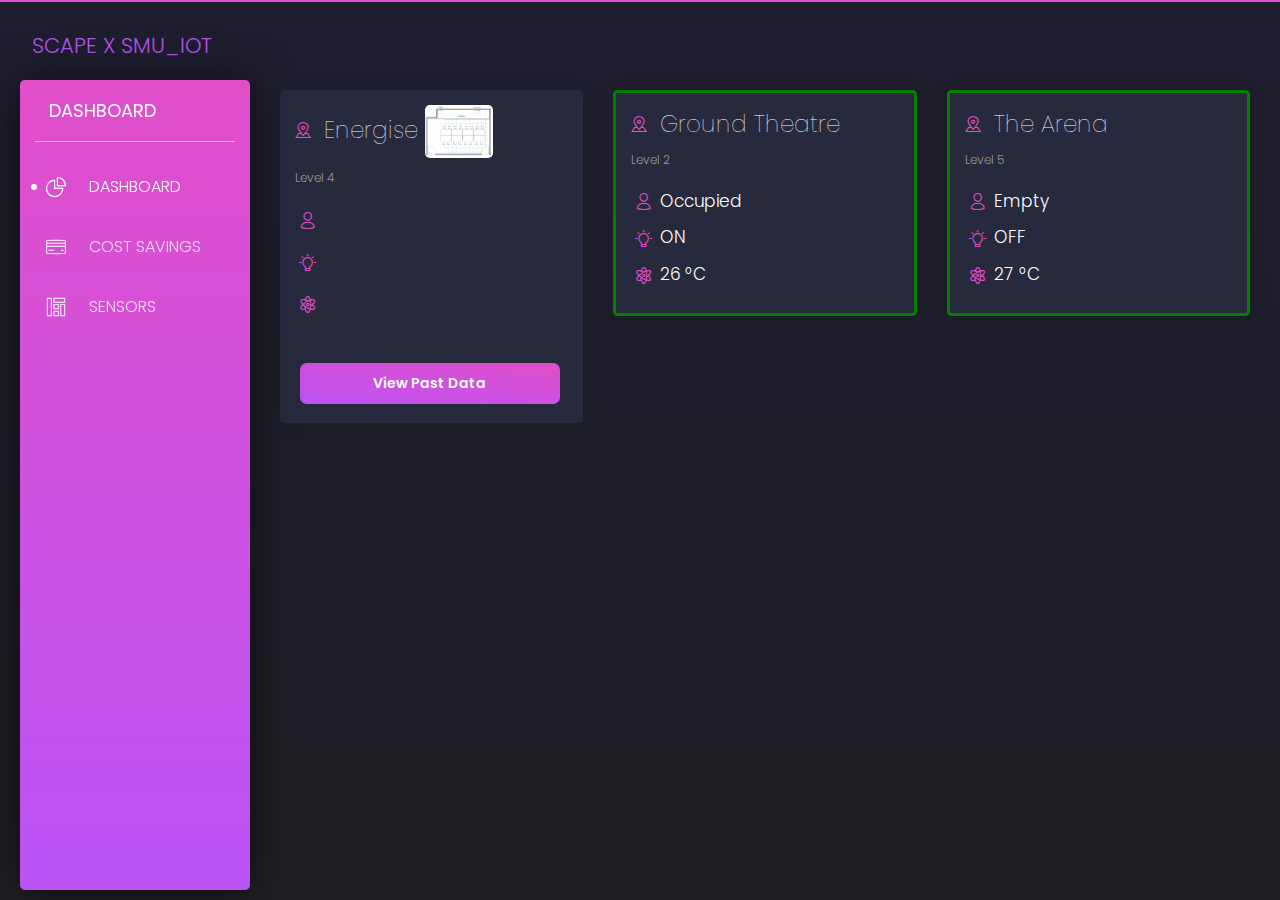
==== commit d0af98d4: "sort datapoints date" ====
--- a/IoT_Dashboard_Tomcat/web/index.html
+++ b/IoT_Dashboard_Tomcat/web/index.html
@@ -1,309 +1,450 @@
 <!DOCTYPE html>
 <html lang="en">
 
-<head>
-    <meta charset="utf-8" />
-    <meta name="viewport" content="width=device-width, initial-scale=1, shrink-to-fit=no">
-    <link rel="apple-touch-icon" sizes="76x76" href="./assets/img/apple-icon.png">
-    <link rel="icon" type="image/png" href="./assets/img/favicon.png">
-    <title>
-        Overview
-    </title>
-    <!--     Fonts and icons     -->
-    <link href="https://fonts.googleapis.com/css?family=Poppins:200,300,400,600,700,800" rel="stylesheet" />
-    <link href="https://use.fontawesome.com/releases/v5.0.6/css/all.css" rel="stylesheet">
-    <!-- Nucleo Icons -->
-    <link href="./assets/css/nucleo-icons.css" rel="stylesheet" />
-    <!-- CSS Files -->
-    <link href="./assets/css/black-dashboard.css?v=1.0.0" rel="stylesheet" />
-    <!-- CSS Just for demo purpose, don't include it in your project -->
-    <link href="./assets/demo/demo.css" rel="stylesheet" />
-
-    <!--Inline Style-->
-    <style>
-        i {
+    <head>
+        <meta charset="utf-8" />
+        <meta name="viewport" content="width=device-width, initial-scale=1, shrink-to-fit=no">
+        <link rel="apple-touch-icon" sizes="76x76" href="./assets/img/apple-icon.png">
+        <link rel="icon" type="image/png" href="./assets/img/favicon.png">
+        <title>
+            SCAPE X SMU_IOT
+        </title>
+        <!--     Fonts and icons     -->
+        <link href="https://fonts.googleapis.com/css?family=Poppins:200,300,400,600,700,800" rel="stylesheet" />
+        <link href="https://use.fontawesome.com/releases/v5.0.6/css/all.css" rel="stylesheet">
+        <!-- Nucleo Icons -->
+        <link href="./assets/css/nucleo-icons.css" rel="stylesheet" />
+        <!-- CSS Files -->
+        <link href="./assets/css/black-dashboard.css?v=1.0.0" rel="stylesheet" />
+        <!-- CSS Just for demo purpose, don't include it in your project -->
+        <link href="./assets/demo/demo.css" rel="stylesheet" />
+
+        <!--Inline Style-->
+        <style>
+            i {
                 padding-right: 8px;
             }
             p{
                 font-size: medium;
             }
+
+
+            /* Style the Image Used to Trigger the Modal */
+            #myImg {
+                border-radius: 5px;
+                cursor: pointer;
+                transition: 0.3s;
+            }
+
+            #myImg:hover {opacity: 0.7;}
+
+            /* The Modal (background) */
+            .modal {
+                display: none; /* Hidden by default */
+                position: fixed; /* Stay in place */
+                z-index: 1; /* Sit on top */
+                padding-top: 100px; /* Location of the box */
+                left: 0;
+                top: 0;
+                width: 100%; /* Full width */
+                height: 100%; /* Full height */
+                overflow: auto; /* Enable scroll if needed */
+                background-color: rgb(0,0,0); /* Fallback color */
+                background-color: rgba(0,0,0,0.9); /* Black w/ opacity */
+            }
+
+            /* Modal Content (Image) */
+            .modal-content {
+                margin: auto;
+                display: block;
+                width: 80%;
+                max-width: 700px;
+            }
+
+            /* Caption of Modal Image (Image Text) - Same Width as the Image */
+            #caption {
+                margin: auto;
+                display: block;
+                width: 80%;
+                max-width: 700px;
+                text-align: center;
+                color: #ccc;
+                padding: 10px 0;
+                height: 150px;
+            }
+
+            /* Add Animation - Zoom in the Modal */
+            .modal-content, #caption { 
+                animation-name: zoom;
+                animation-duration: 0.6s;
+            }
+
+            @keyframes zoom {
+                from {transform:scale(0)} 
+                to {transform:scale(1)}
+            }
+
+            /* The Close Button */
+            .close {
+                position: absolute;
+                top: 15px;
+                right: 35px;
+                color: #f1f1f1;
+                font-size: 40px;
+                font-weight: bold;
+                transition: 0.3s;
+            }
+
+            .close:hover,
+            .close:focus {
+                color: #bbb;
+                text-decoration: none;
+                cursor: pointer;
+            }
+
+            /* 100% Image Width on Smaller Screens */
+            @media only screen and (max-width: 700px){
+                .modal-content {
+                    width: 100%;
+                }
+            }
         </style>
 
-</head>
-
-<body class="">
-    <div class="wrapper">
-        <div class="sidebar" style="font-size:large">
-            <!--
-                  Tip 1: You can change the color of the sidebar using: data-color="blue | green | orange | red"
+    </head>
+
+    <body class="">
+        <div class="wrapper">
+            <div class="sidebar" style="font-size:large">
+                <!--
+                      Tip 1: You can change the color of the sidebar using: data-color="blue | green | orange | red"
                 -->
-            <div class="sidebar-wrapper">
-                <div class="logo">
-
-                    <a style="margin-left: 1em" href="javascript:void(0)" class="simple-text logo-normal">
-                        Dashboard
-                    </a>
+                <div class="sidebar-wrapper">
+                    <div class="logo">
+
+                        <a style="margin-left: 1em" href="javascript:void(0)" class="simple-text logo-normal">
+                            Dashboard
+                        </a>
+                    </div>
+                    <ul class="nav">
+                        <li class="active ">
+                            <a href="./index.html">
+                                <i class="tim-icons icon-chart-pie-36"></i>
+                                <p>Dashboard</p>
+                            </a>
+                        </li>
+                        <li>
+                            <a href="./costsavingV2.html">
+                                <i class="tim-icons icon-credit-card"></i>
+                                <p>Cost Savings</p>
+                            </a>
+                        </li>
+                        <li>
+                            <a href="./sensors.html">
+                                <i class="tim-icons icon-components"></i>
+                                <p>Sensors</p>
+                            </a>
+                        </li>
+
+
+                    </ul>
                 </div>
-                <ul class="nav">
-                    <li class="active ">
-                        <a href="./index.html">
-                            <i class="tim-icons icon-chart-pie-36"></i>
-                            <p>Dashboard</p>
-                        </a>
-                    </li>
-                    <li>
-                        <a href="./costsavingV2.html">
-                            <i class="tim-icons icon-credit-card"></i>
-                            <p>Cost Savings</p>
-                        </a>
-                    </li>
-                    <li>
-                        <a href="./sensors.html">
-                            <i class="tim-icons icon-components"></i>
-                            <p>Sensors</p>
-                        </a>
-                    </li>
-
-
-                </ul>
             </div>
-        </div>
-        <div class="main-panel">
-            <!-- Navbar -->
-            <a style="margin-left: 1.5em;margin-top: 1em;font-size: 1.5em" class="navbar-brand" href=""> SCAPE X
-                SMU_IOT</a>
-
-            <a style="margin-left: 57em;;font-size: 1em" class="navbar-brand" href=""> Current Time: <span id="datetime"></span></a>
-
-            <!-- End Navbar -->
-            <div class="content" style="margin-top:-4em">
-
-                <div class="row">
-                    <div class="col-lg-4">
-                        <div class="card card-chart" id="energiseCard">
-                            <div class="card-header">
-                                <h3 class="card-title"><i class="tim-icons icon-square-pin text-primary"></i>Energise</h3>
+            <div class="main-panel">
+                <!-- Navbar -->
+                <a style="margin-left: 1.5em;margin-top: 1em;font-size: 1.5em" class="navbar-brand" href=""> SCAPE X SMU_IOT</a>
+
+                <!--<a style="margin-left: 57em;;font-size: 1em" class="navbar-brand" href=""> Current Time: <span id="datetime"></span></a>-->
+
+                <!-- End Navbar -->
+                <div class="content" style="margin-top:-4em">
+
+                    <div class="row">
+                        <div class="col-lg-4">
+                            <div class="card card-chart" id="energiseCard">
+                                <div class="card-header">
+                                    <h3 class="card-title"><i class="tim-icons icon-square-pin text-primary"></i>Energise
+                                        <img class="tim-icons icon-image-02" style="margin-bottom: 0px;font-size:small;width:25%;max-width:100px" id="myImg" src="assets/img/energiseblueprint.png" >
+
+                                        <!--<div  id="modalEnergiseroom"></div>-->
+                                    </h3>
+
+
+                                    <!-- Trigger the Modal -->
+
+                                    <!-- The Modal -->
+                                    <div id="myModal" class="modal">
+
+                                        <!-- The Close Button -->
+                                        <span class="close">&times;</span>
+
+                                        <!-- Modal Content (The Image) -->
+                                        <img class="modal-content" id="img01">
+
+                                        <!-- Modal Caption (Image Text) -->
+                                        <div id="caption"></div>
+                                    </div>
+
+
+
+
+                                    <h5 class="card-category">Level 4</h5>
+                                </div>
+
+                                <div class="card-body" style="margin-left: 1em">
+                                    <h4 class="card-title" style="height: 30px;"><i class="tim-icons icon-single-02 text-primary"></i>
+                                        <div style="padding-left: 1.5em;position: relative;top: -1.4em" id="energiseUltra"></div>
+                                    </h4>
+                                    <h4 class="card-title" style="height: 30px;"><i class="tim-icons icon-bulb-63 text-primary"></i>
+                                        <div style="padding-left: 1.5em;position: relative;top: -1.4em" id="energiseLight"></div>
+                                    </h4>
+                                    <h4 class="card-title" style="height: 30px;"><i class="tim-icons icon-atom text-primary"></i>
+                                        <div style="padding-left: 1.5em;position: relative;top: -1.4em" id="energiseTemp"></div>
+                                    </h4>
+                                    <h6 class="card-title"><i class="tim-icons text-primary"></i>
+                                        <div style="padding-left: 0;position: relative;top: -1.4em" id="energiseDate"></div>
+                                        <div style="padding-left: 0;position: relative;top: -1.4em" id="energiseTime"></div>
+                                    </h6>
+                                    <div style="color:green;padding-left: 0.5em;position: relative;top: -0.5em;width:93%" id="energiseUtilWastage"></div>
+
+                                    <button style="width: 93%;" class="btn btn-primary" onclick="viewHistory()">View Past Data</button>
+
+                                </div>
                             </div>
-                            <div class="card-body" style="margin-left: 1em">
-                                <h4 class="card-title" style="height: 30px;"><i class="tim-icons icon-single-02 text-primary"></i>
-                                    <div style="padding-left: 1.5em;position: relative;top: -1.4em" id="energiseUltra"></div>
-                                </h4>
-                                <h4 class="card-title" style="height: 30px;"><i class="tim-icons icon-bulb-63 text-primary"></i>
-                                    <div style="padding-left: 1.5em;position: relative;top: -1.4em" id="energiseLight"></div>
-                                </h4>
-                                <h4 class="card-title" style="height: 30px;"><i class="tim-icons icon-atom text-primary"></i>
-                                    <div style="padding-left: 1.5em;position: relative;top: -1.4em" id="energiseTemp"></div>
-                                </h4>
-                                <h6 class="card-title"><i class="tim-icons text-primary"></i>
-                                    <div style="padding-left: 0;position: relative;top: -1.4em" id="energiseDate"></div>
-                                    <div style="padding-left: 0;position: relative;top: -1.4em" id="energiseTime"></div>
-                                </h6>
-                                <div style="color:green;padding-left: 0.5em;position: relative;top: -0.5em;width:93%" id="energiseUtilWastage"></div>
-
-                                <button style="width: 93%;" class="btn btn-primary" onclick="viewHistory()">View Past
-                                    30 Mins Data</button>
-
+                        </div>
+                        <div class="col-lg-4">
+                            <div class="card card-chart" style="border:solid green 3px">
+                                <div class="card-header">
+                                    <h3 class="card-title"><i class="tim-icons icon-square-pin text-primary"></i>Ground Theatre</h3>
+                                    <h5 class="card-category">Level 2</h5>
+                                </div>
+                                <div class="card-body" style="margin-left: 1em">
+                                    <h4 class="card-title"><i class="tim-icons icon-single-02 text-primary"></i>Occupied</h4>
+                                    <h4 class="card-title"><i class="tim-icons icon-bulb-63 text-primary"></i>ON</h4>
+                                    <h4 class="card-title"><i class="tim-icons icon-atom text-primary"></i>26 °C</h4>
+
+                                </div>
+                            </div>
+                        </div>
+                        <div class="col-lg-4">
+                            <div class="card card-chart" style="border:solid green 3px">
+                                <div class="card-header">
+                                    <h3 class="card-title"><i class="tim-icons icon-square-pin text-primary"></i>The Arena</h3>
+                                    <h5 class="card-category">Level 5</h5>
+                                </div>
+                                <div class="card-body" style="margin-left: 1em">
+                                    <h4 class="card-title"><i class="tim-icons icon-single-02 text-primary"></i>Empty</h4>
+                                    <h4 class="card-title"><i class="tim-icons icon-bulb-63 text-primary"></i>OFF</h4>
+                                    <h4 class="card-title"><i class="tim-icons icon-atom text-primary"></i>27 °C</h4>
+
+                                </div>
                             </div>
                         </div>
                     </div>
-                    <div class="col-lg-4">
-                        <div class="card card-chart" style="border:solid green 3px">
-                            <div class="card-header">
-                                <h3 class="card-title"><i class="tim-icons icon-square-pin text-primary"></i>Ground
-                                    Theatre</h3>
-                            </div>
-                            <div class="card-body" style="margin-left: 1em">
-                                <h4 class="card-title"><i class="tim-icons icon-single-02 text-primary"></i>Occupied</h4>
-                                <h4 class="card-title"><i class="tim-icons icon-bulb-63 text-primary"></i>ON</h4>
-                                <h4 class="card-title"><i class="tim-icons icon-atom text-primary"></i>26 °C</h4>
-
-                            </div>
-                        </div>
-                    </div>
-                    <div class="col-lg-4">
-                        <div class="card card-chart" style="border:solid green 3px">
-                            <div class="card-header">
-                                <h3 class="card-title"><i class="tim-icons icon-square-pin text-primary"></i>The Arena</h3>
-                            </div>
-                            <div class="card-body" style="margin-left: 1em">
-                                <h4 class="card-title"><i class="tim-icons icon-single-02 text-primary"></i>Occupied</h4>
-                                <h4 class="card-title"><i class="tim-icons icon-bulb-63 text-primary"></i>OFF</h4>
-                                <h4 class="card-title"><i class="tim-icons icon-atom text-primary"></i>26 °C</h4>
-
-                            </div>
-                        </div>
-                    </div>
+
+                    <div id="images"></div>
                 </div>
 
-                <div id="images"></div>
             </div>
-
         </div>
-    </div>
-
-
-
-
-    <!--   Core JS Files   -->
-    <script src="./assets/js/core/jquery.min.js"></script>
-    <script src="./assets/js/core/popper.min.js"></script>
-    <script src="./assets/js/core/bootstrap.min.js"></script>
-    <script src="./assets/js/plugins/perfect-scrollbar.jquery.min.js"></script>
-    <!--  Google Maps Plugin    -->
-    <!-- Place this tag in your head or just before your close body tag. -->
-    <!-- <script src="https://maps.googleapis.com/maps/api/js?key=YOUR_KEY_HERE"></script> -->
-    <!-- Chart JS -->
-    <script src="./assets/js/plugins/chartjs.min.js"></script>
-    <!--  Notifications Plugin    -->
-    <script src="./assets/js/plugins/bootstrap-notify.js"></script>
-    <!-- Control Center for Black Dashboard: parallax effects, scripts for the example pages etc -->
-    <script src="./assets/js/black-dashboard.min.js?v=1.0.0"></script>
-    <!-- Black Dashboard DEMO methods, don't include it in your project! -->
-    <script src="./assets/demo/demo.js"></script>
-
-
-    <!-- Additional JS files -->
-    <!-- <script src="https://code.jquery.com/jquery-1.10.2.js"></script> -->
-    <script src="./assets/js/core/jquery.min.js"></script>
-    <script src="./assets/js/moment.min.js"></script>
-
-    <!--View History-->
-    <script>
-        var dt = new Date();
-        document.getElementById("datetime").innerHTML = dt.toLocaleString();
-
-
-        function viewHistory() {
-            window.location.replace("./viewHistoryV2.html");
-        }
-    </script>
-
-    <!--AJAX CALL TO RETRIEVE ENERGISE ROOM DETAIL-->
-
-    <script type="text/javascript">
-        //Setting threshold for variables // Change here for any adjustment
-        function checkLight_On(reading) {
-            if (reading === false) {
-                return "OFF";
-            } else {
-                return "ON";
-            }
-        }
-        function checkOccupancy(reading) {
-            if (reading === true) {
-                return "OCCUPIED";
-            } else {
-                return "EMPTY";
-            }
-        }
-
-        function GetLatestStatusFromAPI() {
-            var urlString = 'http://iot.jordysamuel.com:8000/get_latest_status';
-            var currPir = 0;
-            var currUltra = 0;
-            var currTemp = 0;
-            var currLight = 0;
-
-            $.ajax({
-                type: 'GET',
-                url: urlString,
-                dataType: 'json',
-                success: function (data) {
-                    //Sort by Timestamp // Not Done
-                    jsonResult = data;
-
-                    // console.log(jsonResult.occupancy); //false
-                    // console.log(jsonResult.lights_on); //false
-                    // console.log(jsonResult.aircon_on); //false
-                    // console.log(jsonResult.ultra); //float
-                    // console.log(jsonResult.light); //int
-                    // console.log(jsonResult.temp); //int
-                    // console.log(jsonResult.time); //time
-
-                    var energiseUltra = document.getElementById("energiseUltra");
-                    //console.log(jsonResult.occupancy);
-                    energiseUltra.innerHTML = checkOccupancy(jsonResult.occupancy);
-
-                    var energiseTemp = document.getElementById("energiseTemp");
-                    energiseTemp.innerHTML = jsonResult.temp + " °C";
-
-                    var energiseLight = document.getElementById("energiseLight");
-                    energiseLight.innerHTML = checkLight_On(jsonResult.lights_on);
-
-                    var energiseTime = document.getElementById("energiseTime");
-                    //2019-03-27T15:44:53.802Z
-                    var lastUpdatedTime = new Date(jsonResult.time);
-                    var momentObj = moment(lastUpdatedTime, "MM-DD-YYYY");
-                    var date = momentObj.format('DD-MM-YYYY');
-                    var time = momentObj.format('h:mm:ss a');
-
-                    energiseDate.innerHTML = "Last Updated Date: " + date;
-                    energiseTime.innerHTML = "Last Updated Time: " + time;
+
+
+
+
+        <!--   Core JS Files   -->
+        <script src="./assets/js/core/jquery.min.js"></script>
+        <script src="./assets/js/core/popper.min.js"></script>
+        <script src="./assets/js/core/bootstrap.min.js"></script>
+        <script src="./assets/js/plugins/perfect-scrollbar.jquery.min.js"></script>
+        <!--  Google Maps Plugin    -->
+        <!-- Place this tag in your head or just before your close body tag. -->
+        <!-- <script src="https://maps.googleapis.com/maps/api/js?key=YOUR_KEY_HERE"></script> -->
+        <!-- Chart JS -->
+        <script src="./assets/js/plugins/chartjs.min.js"></script>
+        <!--  Notifications Plugin    -->
+        <script src="./assets/js/plugins/bootstrap-notify.js"></script>
+        <!-- Control Center for Black Dashboard: parallax effects, scripts for the example pages etc -->
+        <script src="./assets/js/black-dashboard.min.js?v=1.0.0"></script>
+        <!-- Black Dashboard DEMO methods, don't include it in your project! -->
+        <script src="./assets/demo/demo.js"></script>
+
+
+        <!-- Additional JS files -->
+        <!-- <script src="https://code.jquery.com/jquery-1.10.2.js"></script> -->
+        <script src="./assets/js/core/jquery.min.js"></script>
+        <script src="./assets/js/moment.min.js"></script>
+
+
+        <script>
+
+                                        var modal = document.getElementById('myModal');
+
+// Get the image and insert it inside the modal - use its "alt" text as a caption
+                                        var img = document.getElementById('myImg');
+                                        var modalImg = document.getElementById("img01");
+                                        var captionText = document.getElementById("caption");
+                                        img.onclick = function () {
+                                            modal.style.display = "block";
+                                            modalImg.src = this.src;
+                                            captionText.innerHTML = this.alt;
+                                        }
+
+// Get the <span> element that closes the modal
+                                        var span = document.getElementsByClassName("close")[0];
+
+// When the user clicks on <span> (x), close the modal
+                                        span.onclick = function () {
+                                            modal.style.display = "none";
+                                        }
+
+
+
+        </script>
+
+
+
+
+
+
+
+
+        <!--View History-->
+        <script>
+            var dt = new Date();
+            document.getElementById("datetime").innerHTML = dt.toLocaleString();
+
+
+            function viewHistory() {
+                window.location.replace("./viewHistoryV2.html");
+            }
+        </script>
+
+        <!--AJAX CALL TO RETRIEVE ENERGISE ROOM DETAIL-->
+
+        <script type="text/javascript">
+            //Setting threshold for variables // Change here for any adjustment
+            function checkLight_On(reading) {
+                if (reading === false) {
+                    return "OFF";
+                } else {
+                    return "ON";
                 }
+            }
+            function checkOccupancy(reading) {
+                if (reading === true) {
+                    return "OCCUPIED";
+                } else {
+                    return "EMPTY";
+                }
+            }
+
+            function GetLatestStatusFromAPI() {
+                var urlString = 'http://iot.jordysamuel.com:8000/get_latest_status';
+                var currPir = 0;
+                var currUltra = 0;
+                var currTemp = 0;
+                var currLight = 0;
+
+                $.ajax({
+                    type: 'GET',
+                    url: urlString,
+                    dataType: 'json',
+                    success: function (data) {
+                        //Sort by Timestamp // Not Done
+                        jsonResult = data;
+
+                        // console.log(jsonResult.occupancy); //false
+                        // console.log(jsonResult.lights_on); //false
+                        // console.log(jsonResult.aircon_on); //false
+                        // console.log(jsonResult.ultra); //float
+                        // console.log(jsonResult.light); //int
+                        // console.log(jsonResult.temp); //int
+                        // console.log(jsonResult.time); //time
+
+                        var energiseUltra = document.getElementById("energiseUltra");
+                        //console.log(jsonResult.occupancy);
+                        energiseUltra.innerHTML = checkOccupancy(jsonResult.occupancy);
+
+                        var energiseTemp = document.getElementById("energiseTemp");
+                        energiseTemp.innerHTML = jsonResult.temp + " °C";
+
+                        var energiseLight = document.getElementById("energiseLight");
+                        energiseLight.innerHTML = checkLight_On(jsonResult.lights_on);
+
+                        var energiseTime = document.getElementById("energiseTime");
+                        //2019-03-27T15:44:53.802Z
+                        var lastUpdatedTime = new Date(jsonResult.time);
+                        var momentObj = moment(lastUpdatedTime, "MM-DD-YYYY");
+                        var date = momentObj.format('DD-MM-YYYY');
+                        var time = momentObj.format('h:mm:ss a');
+
+                        energiseDate.innerHTML = "Last Updated Date: " + date;
+                        energiseTime.innerHTML = "Last Updated Time: " + time;
+                    }
+                });
+            }
+
+            function checkWastage(data) {
+                /*
+                 if (!wastage) {
+                 //                    return "Utility wastage has been detected for the past 30 mins, a notification has been sent to you via Telegram!";
+                 return null;
+                 } else {
+                 return "Utility wastage has been detected for the past 30 mins, a notification has been sent to you via Telegram!";
+                 }
+                 */
+
+            }
+
+            function GetFromSensorHealthAPI() {
+                var urlalert = 'http://iot.jordysamuel.com:8000/sensor_health';
+                $.ajax({
+                    type: 'GET',
+                    url: urlalert,
+                    dataType: 'json',
+                    success: function (data) {
+                        console.log("calling get wastage alert api");
+
+                        var utilwastage = document.getElementById("energiseUtilWastage");
+                        var energiseCard = document.getElementById("energiseCard");
+
+
+
+                        var waste = false;
+                        //                    console.log("utrdata.ultra.value);
+                        if (data.ultra.value > 510) {
+                            if (data.light.value > 18 || data.temp.value < 26) {
+                                waste = true;
+                                console.log("light waste " + data.light.value);
+                            }
+
+                        }
+
+                        if (waste) {
+                            //                        console.log("TRUE!!!");
+                            utilwastage.innerHTML = "Utility wastage has been detected for the past 30 mins, a notification has been sent to you via Telegram!";
+                            utilwastage.style.color = 'red'
+                            energiseCard.style.border = "solid red 3px";
+                            GetLatestStatusFromAPI();
+                        } else {
+                            //                        console.log("FALSE!!!")
+                            utilwastage.innerHTML = "";
+                            energiseCard.style.border = "solid green 3px";
+                            GetLatestStatusFromAPI();
+                        }
+
+                    }
+                });
+            }
+
+            $(document).ready(function () {
+                //setInterval(GetFromWastageAlertAPI, 3000);
+                GetFromSensorHealthAPI();
+                GetLatestStatusFromAPI();
+                setInterval(GetFromSensorHealthAPI, 3000);
             });
-        }
-
-        function checkWastage(data) {
-            /*
-            if (!wastage) {
-                //                    return "Utility wastage has been detected for the past 30 mins, a notification has been sent to you via Telegram!";
-                return null;
-            } else {
-                return "Utility wastage has been detected for the past 30 mins, a notification has been sent to you via Telegram!";
-            }
-            */
-
-        }
-
-        function GetFromSensorHealthAPI() {
-            var urlalert = 'http://iot.jordysamuel.com:8000/sensor_health';
-            $.ajax({
-                type: 'GET',
-                url: urlalert,
-                dataType: 'json',
-                success: function (data) {
-                    console.log("calling get wastage alert api");
-
-                    var utilwastage = document.getElementById("energiseUtilWastage");
-                    var energiseCard = document.getElementById("energiseCard");
-
-
-                    
-                    var waste = false;
-                    if (data.ultra.value > 510) {
-                        if (data.light.value > 18 || data.temp.value < 26) {
-                            waste = true;
-                            console.log("light waste " + data.light.value);
-                        }
-                        
-                    }
-                    
-                    if (waste) {
-//                        console.log("TRUE!!!");
-                        utilwastage.innerHTML = "Utility wastage has been detected for the past 30 mins, a notification has been sent to you via Telegram!";
-                        utilwastage.style.color = 'red'
-                        energiseCard.style.border = "solid red 3px";
-                        GetLatestStatusFromAPI();
-                    } else {
-//                        console.log("FALSE!!!")
-                        utilwastage.innerHTML = "";
-                        energiseCard.style.border = "solid green 3px";
-                        GetLatestStatusFromAPI();
-                    }
-
-                }
-            });
-        }
-
-        $(document).ready(function () {
-            //setInterval(GetFromWastageAlertAPI, 3000);
-            GetFromSensorHealthAPI();
-            GetLatestStatusFromAPI();
-            setInterval(GetFromSensorHealthAPI, 3000);
-        });
-
-    </script>
-
-</body>
+
+        </script>
+
+    </body>
 
 </html>